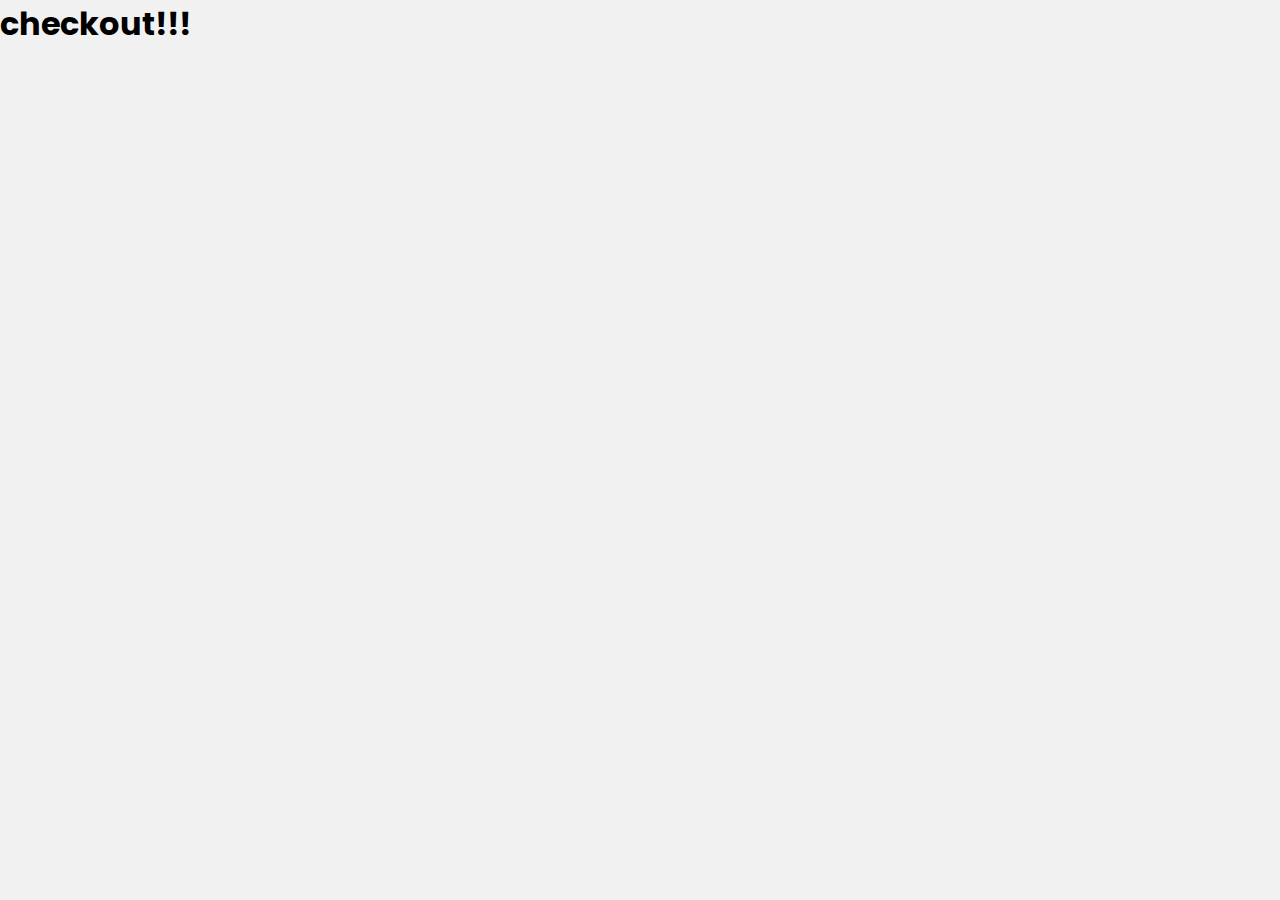
==== views/checkout.html @ e565eb75 "tela de detalhes de hotel" ====
<!DOCTYPE html>
<html lang="en">
<head>
  <meta charset="UTF-8">
  <meta http-equiv="X-UA-Compatible" content="IE=edge">
  <meta name="viewport" content="width=device-width, initial-scale=1.0">

  <title>Document</title>
  
  <link rel="stylesheet" href="../assets/css/styles.min.css">
</head>
<body>
  <h1>checkout!!!</h1>
</body>
</html>
---- assets/css/styles.min.css ----
@import"https://fonts.googleapis.com/css2?family=Poppins:wght@300;400;500;600;700;800&display=swap";:root{--primary-color: #3975E5;--secondary-color: #0B294B;--terciary-color: #20C997;--feedback-good-color: #78D9BC;--feedback-attention-color: #F6CE65;--feedback-bad-color: #D76363;--neutral-low-color: #131418;--neutral-low-light-color: #7C7C7C;--neutral-low-medium-color: #616161;--neutral-low-dark-color: #343435;--neutral-high-color: #C4C4C4;--neutral-high-light-color: #F1F1F1;--neutral-high-medium-color: #D8D8D8;--neutral-high-dark-color: #BEBEBE;--white-color: #FFF;--black-color: #000;--font-family: "Poppins", brother-1816, sans-serif;--font-extrabold: 800;--font-bold: 700;--font-medium: 500;--font-regular: 400;--font-thin: 350;--font-size-xxxs: 12px;--font-size-xxs: 14px;--font-size-xxs: 14px;--font-size-xs: 16px;--font-size-sm: 20px;--font-size-md: 24px;--font-size-lg: 32px;--font-size-xl: 40px;--font-size-xxl: 48px;--font-size-xxxl: 64px;--font-size-display: 80px;--font-size-giant: 96px;--font-size-enormous: 128px;--line-height-default: 100%;--line-height-xs: 115%;--line-height-sm: 120%;--line-height-md: 133%;--line-height-lg: 150%;--line-height-xl: 170%;--line-height-xxl: 200%;--border-radius-none: 0px;--border-radius-sm: 8px;--border-radius-md: 16px;--border-radius-lg: 24px;--border-radius-pill: 500px;--border-width-none: 0px;--border-width-hairline: 1px;--border-width-thin: 2px;--border-width-thick: 4px;--border-width-heavy: 8px;--opacity-semiopaque: .72;--opacity-bold: .64;--opacity-medium: .32;--opacity-light: .16;--opacity-transparent: .08;--shadow-level-1: 0px 4px 8px;--shadow-level-2: 0px 8px 24px;--shadow-level-3: 0px 16px 32px;--shadow-level-4: 0px 16px 48px}*{margin:0;padding:0;-webkit-box-sizing:border-box;box-sizing:border-box;font-family:var(--font-family)}@media(max-width: 1080px){html{font-size:93.75%}}@media(max-width: 720px){html{font-size:87.5%}}select,button{cursor:pointer}a{color:inherit;text-decoration:none;color:var(--black-color)}*{padding:0;margin:0;-webkit-box-sizing:border-box;box-sizing:border-box;text-decoration:none;list-style:none;font-family:var(--font-family);outline:none;border:none}body{height:100vh}.motor-background{background-color:var(--neutral-low-light-color);height:40vh;position:relative}header{height:6.25rem;display:-webkit-box;display:-ms-flexbox;display:flex;-webkit-box-pack:justify;-ms-flex-pack:justify;justify-content:space-between;-webkit-box-align:center;-ms-flex-align:center;align-items:center;padding:0 4rem}header .icon_container img{height:3.375rem;width:3.375rem}header nav ul{display:-webkit-box;display:-ms-flexbox;display:flex;gap:1.875rem}header nav ul li{padding:0.625rem}header nav ul li a{display:-webkit-box;display:-ms-flexbox;display:flex;gap:0.625rem;color:var(--white-color);gap:0.625rem;font-size:var(--font-size-xxs);line-height:var(--line-height-sm);font-weight:var(--font-bold);-webkit-transition:.4s;transition:.4s}header nav ul li a:hover{opacity:var(--opacity-semiopaque)}.motor_search{background-color:var(--white-color);width:90%;margin:0 auto;border-radius:var(--border-radius-sm);padding:1.25rem 1.875rem;border:solid var(--border-width-hairline) var(--neutral-high-dark-color);position:absolute;left:5%;top:80%}.motor_search h2{font-weight:var(--font-bold);font-size:var(--font-size-lg)}.motor_search .search_options-container{display:-webkit-box;display:-ms-flexbox;display:flex;-webkit-box-pack:justify;-ms-flex-pack:justify;justify-content:space-between;-webkit-box-align:center;-ms-flex-align:center;align-items:center;height:auto;padding:0.75rem}.motor_search .search_options-container .search_options{display:-webkit-box;display:-ms-flexbox;display:flex;gap:0.3125rem;background-color:var(--neutral-high-medium-color);width:-webkit-fit-content;width:-moz-fit-content;width:fit-content;border-radius:var(--border-radius-lg);padding:0.1875rem;-webkit-box-pack:justify;-ms-flex-pack:justify;justify-content:space-between}.motor_search .search_options-container .search_options a{display:-webkit-box;display:-ms-flexbox;display:flex;gap:0.3125rem;-webkit-box-align:center;-ms-flex-align:center;align-items:center;padding:0.5rem 0.75rem;background-color:rgba(0,0,0,0);border-radius:var(--border-radius-lg);font-size:var(--font-size-xxs);font-weight:var(--font-bold);color:var(--neutral-high-dark-color);-webkit-transition:.4s;transition:.4s}.motor_search .search_options-container .search_options a.current{background-color:var(--white-color);color:var(--black-color)}.motor_search .search_options-container .search_options a:hover{background-color:var(--white-color);color:var(--black-color)}.motor_search .search_options-container .search_options a img{width:0.875rem;height:0.875rem}.motor_search .disclaimer-container{display:-webkit-box;display:-ms-flexbox;display:flex;margin:24px 0 0 0}.motor_search .disclaimer-container img{height:2.1875rem;width:2.1875rem}.motor_search .disclaimer-container p{font-size:var(--font-size-xxs);color:var(--neutral-high-dark-color);line-height:var(--line-height-sm);display:-webkit-box;display:-ms-flexbox;display:flex;-webkit-box-align:center;-ms-flex-align:center;align-items:center;gap:0.3125rem}.search_fields-container{background-color:var(--neutral-high-light-color);height:5.625rem;width:100%;border-radius:var(--border-radius-lg);display:grid;grid-template-columns:2fr 2fr 2fr 1fr}.search_fields-container .input_field-container{display:-webkit-box;display:-ms-flexbox;display:flex;-webkit-box-orient:vertical;-webkit-box-direction:normal;-ms-flex-direction:column;flex-direction:column;-webkit-box-pack:center;-ms-flex-pack:center;justify-content:center;padding:0 2.1875rem;position:relative}.search_fields-container .input_field-container input{background-color:rgba(0,0,0,0);padding:0.625rem}.search_fields-container .input_field-container input::-webkit-input-placeholder{color:var(--neutral-low-medium-color);font-size:var(--font-size-xs)}.search_fields-container .input_field-container input::-moz-placeholder{color:var(--neutral-low-medium-color);font-size:var(--font-size-xs)}.search_fields-container .input_field-container input:-ms-input-placeholder{color:var(--neutral-low-medium-color);font-size:var(--font-size-xs)}.search_fields-container .input_field-container input::-ms-input-placeholder{color:var(--neutral-low-medium-color);font-size:var(--font-size-xs)}.search_fields-container .input_field-container input::placeholder{color:var(--neutral-low-medium-color);font-size:var(--font-size-xs)}.search_fields-container .input_field-container .field_label-container{display:-webkit-box;display:-ms-flexbox;display:flex;gap:0.3125rem}.search_fields-container .input_field-container .field_label-container img.right-icon{height:1rem;width:1rem;position:absolute;right:2.1875rem;top:2.1875rem;cursor:pointer}.search_fields-container .input_field-container .field_label-container label{font-size:var(--font-size-xxs);color:var(--neutral-high-dark-color);font-weight:var(--font-bold);text-transform:uppercase}.search_fields-container .motor_button-container{display:-webkit-box;display:-ms-flexbox;display:flex;-webkit-box-pack:end;-ms-flex-pack:end;justify-content:flex-end;-webkit-box-align:center;-ms-flex-align:center;align-items:center;padding:0 1.875rem}.search_fields-container .motor_button-container a{background-color:var(--primary-color);padding:1rem 1.5rem;border-radius:var(--border-radius-sm);display:-webkit-box;display:-ms-flexbox;display:flex;gap:0.3125rem;-webkit-box-align:center;-ms-flex-align:center;align-items:center;color:var(--white-color);font-weight:var(--font-bold);text-transform:uppercase;-webkit-transition:.4s;transition:.4s}.search_fields-container .motor_button-container a:hover{opacity:var(--opacity-semiopaque)}body{background-color:var(--neutral-high-light-color)}.header-dark{background-color:var(--secondary-color)}.header-dark .header_motor_search{display:-webkit-box;display:-ms-flexbox;display:flex;-webkit-box-align:center;-ms-flex-align:center;align-items:center;gap:1.25rem;background-color:var(--neutral-high-light-color);border-radius:var(--border-radius-lg);padding:0.4375rem 1.25rem}.header-dark .header_motor_search .input_field{display:-webkit-box;display:-ms-flexbox;display:flex;-webkit-box-align:center;-ms-flex-align:center;align-items:center;gap:0.3125rem;width:12.5rem}.header-dark .header_motor_search .input_field input{background-color:rgba(0,0,0,0);font-weight:var(--font-bold)}.header-dark .header_motor_search .input_field input.custom-width-input{width:60%}.header-dark .header_motor_search button{background-color:var(--primary-color);padding:0.625rem;border-radius:var(--border-radius-sm)}.container{width:90%;margin:0 auto}.container .title_container{padding:1.875rem 0}.order_filters-container{display:-webkit-box;display:-ms-flexbox;display:flex;-webkit-box-align:center;-ms-flex-align:center;align-items:center;gap:1.5rem}.order_filters-container p{font-weight:var(--font-bold);color:var(--neutral-low-light-color)}.order_filters-container .order_filter_item-container{display:-webkit-box;display:-ms-flexbox;display:flex;gap:0.3125rem}.order_filters-container .order_filter_item-container .order_filter_item{border:solid var(--border-width-hairline) var(--neutral-high-medium-color);border-radius:var(--border-radius-sm);padding:0.25rem;cursor:pointer;-webkit-transition:.4s;transition:.4s}.order_filters-container .order_filter_item-container .order_filter_item:hover{border-color:var(--black-color);color:var(--black-color)}.order_filters-container .order_filter_item-container .order_filter_item p{color:var(--neutral-high-medium-color);font-weight:var(--font-bold);font-size:var(--font-size-xxxs);text-transform:uppercase}.container_content{display:-webkit-box;display:-ms-flexbox;display:flex;gap:3.75rem}.container_content .hotel_list-container{margin-top:3.125rem;display:-webkit-box;display:-ms-flexbox;display:flex;-webkit-box-orient:vertical;-webkit-box-direction:normal;-ms-flex-direction:column;flex-direction:column;gap:1.25rem;width:70%;border-radius:var(--border-radius-sm)}.container_content .hotel_list-container .hotel_list-item{display:grid;grid-template-columns:1fr 4fr}.container_content .hotel_list-container .hotel_list-item .image_hotel{width:25rem;height:18.75rem;border-radius:0;background-color:var(--white-color)}.container_content .hotel_list-container .hotel_list-item .image_hotel img{width:100%;height:100%;border-radius:var(--border-radius-sm)}.container_content .hotel_list-container .hotel_list-item .card_body-container{padding:1.25rem 1.875rem;background-color:var(--white-color);border-radius:0 var(--border-radius-sm) var(--border-radius-sm) 0}.container_content .hotel_list-container .hotel_list-item .card_body-container .card_title-container{display:-webkit-box;display:-ms-flexbox;display:flex;-webkit-box-pack:justify;-ms-flex-pack:justify;justify-content:space-between}.container_content .hotel_list-container .hotel_list-item .card_body-container .card_title-container .label-container{background-color:var(--secondary-color);padding:0.3125rem 0.625rem;border-radius:var(--border-radius-sm)}.container_content .hotel_list-container .hotel_list-item .card_body-container .card_title-container .label-container p.label{color:var(--white-color);font-weight:var(--font-bold)}.container_content .hotel_list-container .hotel_list-item .card_body-container .card_title-container .assessment-container{background-color:var(--feedback-good-color);padding:0.3125rem 0.625rem;border-radius:var(--border-radius-sm)}.container_content .hotel_list-container .hotel_list-item .card_body-container .card_title-container .assessment-container p{color:var(--white-color);font-weight:var(--font-regular)}.container_content .hotel_list-container .hotel_list-item .card_body-container .card_title-container .assessment-container p span{font-size:var(--font-size-sm);font-weight:var(--font-bold)}.container_content .hotel_list-container .hotel_list-item .card_body-container .card-content{padding:0.75rem 0}.container_content .hotel_list-container .hotel_list-item .card_body-container .card-content h3{font-size:var(--font-size-md)}.container_content .hotel_list-container .hotel_list-item .card_body-container .card-content p{padding-top:0.3125rem;font-size:var(--font-size-xxxs);color:var(--neutral-low-light-color)}.container_content .hotel_list-container .hotel_list-item .card_body-container .card-content .boardTypes-container{display:grid;grid-template-columns:1fr 1fr;gap:0.9375rem;padding-top:1.875rem}.container_content .hotel_list-container .hotel_list-item .card_body-container .card-content .boardTypes-container .boardType-content{display:-webkit-box;display:-ms-flexbox;display:flex;gap:0.3125rem;-webkit-box-align:center;-ms-flex-align:center;align-items:center}.container_content .hotel_list-container .hotel_list-item .card_body-container .card-content .boardTypes-container .boardType-content img{height:0.75rem;width:0.75rem}.container_content .hotel_list-container .hotel_list-item .card_body-container .card-content .boardTypes-container .boardType-content p{font-size:var(--font-size-xxs);color:var(--feedback-good-color)}.container_content .hotel_list-container .hotel_list-item .card_body-container .card-content .price_details-container{padding-top:0.9375rem;display:-webkit-box;display:-ms-flexbox;display:flex;-webkit-box-pack:justify;-ms-flex-pack:justify;justify-content:space-between;-webkit-box-align:center;-ms-flex-align:center;align-items:center}.container_content .hotel_list-container .hotel_list-item .card_body-container .card-content .price_details-container p{color:var(--neutral-high-dark-color);font-size:var(--font-size-x-xs)}.container_content .hotel_list-container .hotel_list-item .card_body-container .card-content .price_details-container p span.dark_text{font-weight:var(--font-bold)}.container_content .hotel_list-container .hotel_list-item .card_body-container .card-content .price_details-container .discount-container{padding:0.3125rem 0.625rem;text-align:center;background-color:var(--primary-color);border-radius:var(--border-radius-sm)}.container_content .hotel_list-container .hotel_list-item .card_body-container .card-content .price_details-container .discount-container p{font-weight:var(--font-bold);color:var(--white-color);font-size:var(--font-size-xxxs)}.container_content .hotel_list-container .hotel_list-item .card_body-container .card-content .price_details-container .price-container{text-align:end}.container_content .hotel_list-container .hotel_list-item .card_body-container .card-content .price_details-container .price-container p{font-weight:var(--font-bold)}.container_content .hotel_list-container .hotel_list-item .card_body-container .card-content .price_details-container .price-container p.price_depor{font-size:var(--font-size-xxs)}.container_content .hotel_list-container .hotel_list-item .card_body-container .card-content .price_details-container .price-container p.price{font-size:var(--font-size-md);color:var(--black-color)}.container_content .hotel_list-container .hotel_list-item .card_body-container .card-content .price_details-container .price-container p.price span.small_text{font-size:var(--font-size-xxs)}.container_content .filters-container{width:40%;padding:3.125rem 0}.container_content .filters-container .filter_title-container{padding:0 0 1.875rem 0;display:-webkit-box;display:-ms-flexbox;display:flex;-webkit-box-pack:justify;-ms-flex-pack:justify;justify-content:space-between}.container_content .filters-container .filter_title-container h3{font-size:var(--font-size-md);font-weight:var(--font-bold)}.container_content .filters-container .filter_title-container button{font-size:var(--font-size-xxs);background-color:rgba(0,0,0,0);border-bottom:solid 0.0625rem var(--black-color);padding:0 0.3125rem;color:var(--neutral-low-color)}.container_content .filters-container .filters-content h4{color:var(--neutral-low-medium-color);font-weight:var(--font-bold);letter-spacing:0.0625rem;text-transform:uppercase}.container_content .filters-container .filters-content .graphic{height:9.375rem;display:-webkit-box;display:-ms-flexbox;display:flex;-webkit-box-pack:center;-ms-flex-pack:center;justify-content:center}.container_content .filters-container .filters-content .price_minmax-container{padding:0.625rem 0;display:-webkit-box;display:-ms-flexbox;display:flex;-webkit-box-pack:center;-ms-flex-pack:center;justify-content:center;gap:3.125rem}.container_content .filters-container .filters-content .price_minmax-container .minmax_card{background-color:var(--white-color);padding:1.25rem 1.875rem;border-radius:var(--border-radius-sm);border:0.0625rem solid var(--neutral-high-medium-color);display:-webkit-box;display:-ms-flexbox;display:flex;-webkit-box-orient:vertical;-webkit-box-direction:normal;-ms-flex-direction:column;flex-direction:column;gap:0.3125rem}.container_content .filters-container .filters-content .price_minmax-container .minmax_card h4{font-size:var(--font-size-xxxs)}.container_content .filters-container .filters-content .price_minmax-container .minmax_card p{color:var(--neutral-high-dark-color)}.container_content .filters-container .filters-content .btns-container button{padding:0.625rem 0.9375rem;border:solid 0.0625rem var(--neutral-high-medium-color);color:var(--neutral-high-medium-color);border-radius:var(--border-radius-sm);font-size:var(--font-size-xxs);font-weight:var(--font-bold)}.container_content .filters-container .filters-content .filter_rooms-container,.container_content .filters-container .filters-content .filter_rating-container,.container_content .filters-container .filters-content .filter_flight_company-container{padding-top:3.125rem;display:-webkit-box;display:-ms-flexbox;display:flex;-webkit-box-orient:vertical;-webkit-box-direction:normal;-ms-flex-direction:column;flex-direction:column;gap:0.9375rem}.container_content .filters-container .filters-content .filter_flight_company-container .filter_flight_company-content{display:-webkit-box;display:-ms-flexbox;display:flex;-webkit-box-orient:vertical;-webkit-box-direction:normal;-ms-flex-direction:column;flex-direction:column;gap:1.5625rem}.container_content .filters-container .filters-content .filter_flight_company-container .filter_flight_company-content .filter_flight_company-item{display:-webkit-box;display:-ms-flexbox;display:flex;-webkit-box-align:center;-ms-flex-align:center;align-items:center;gap:0.625rem}.container_content .filters-container .filters-content .filter_flight_company-container .filter_flight_company-content .filter_flight_company-item p{color:var(--neutral-high-dark-color);font-size:var(--font-size-xxs)}.container_content .filters-container .filters-content .filter_flight_company-container .filter_flight_company-content .filter_flight_company-item .check{padding:0rem;border:0;border-radius:var(--border-radius-sm);cursor:pointer}.header-dark{background-color:var(--secondary-color)}.header-dark .header_motor_search{display:-webkit-box;display:-ms-flexbox;display:flex;-webkit-box-align:center;-ms-flex-align:center;align-items:center;gap:20px;background-color:var(--neutral-high-light-color);border-radius:var(--border-radius-lg);padding:7px 20px}.header-dark .header_motor_search .input_field{display:-webkit-box;display:-ms-flexbox;display:flex;-webkit-box-align:center;-ms-flex-align:center;align-items:center;gap:5px;width:200px}.header-dark .header_motor_search .input_field input{background-color:rgba(0,0,0,0);font-weight:var(--font-bold)}.header-dark .header_motor_search .input_field input.custom-width-input{width:60%}.header-dark .header_motor_search button{background-color:var(--primary-color);padding:10px;border-radius:var(--border-radius-sm)}.image-container{padding:30px 0;display:grid;grid-template-columns:50% 25% 25%;-ms-flex-wrap:wrap;flex-wrap:wrap;gap:20px}.image-container img{width:100%;height:100%;border-radius:var(--border-radius-sm)}.image-container img:nth-child(1){grid-row:1/3}.collumn{display:grid;grid-template-columns:6fr 3fr;gap:35px;padding:30px 0}.hotel_detail-container{border-radius:var(--border-radius-sm);display:-webkit-box;display:-ms-flexbox;display:flex;-webkit-box-orient:vertical;-webkit-box-direction:normal;-ms-flex-direction:column;flex-direction:column;gap:16px}.hotel_detail-container .description-container{background-color:var(--white-color);padding:30px;border-radius:var(--border-radius-sm)}.hotel_detail-container .description-container .rating-container{display:-webkit-box;display:-ms-flexbox;display:flex;-webkit-box-pack:justify;-ms-flex-pack:justify;justify-content:space-between;-webkit-box-align:center;-ms-flex-align:center;align-items:center}.hotel_detail-container .description-container .rating-container .card-boardType{padding:5px 10px;border-radius:var(--border-radius-sm);background-color:var(--secondary-color)}.hotel_detail-container .description-container .rating-container .card-boardType p{color:var(--white-color);font-weight:var(--font-bold);text-align:center}.hotel_detail-container .description-container .rating-container .evaluation_notes-container{display:-webkit-box;display:-ms-flexbox;display:flex;gap:10px;-webkit-box-align:center;-ms-flex-align:center;align-items:center}.hotel_detail-container .description-container .rating-container .evaluation_notes-container p{font-weight:var(--font-bold);color:var(--neutral-low-medium-color)}.hotel_detail-container .description-container .rating-container .evaluation_notes-container p.label{padding:5px 10px;border-radius:var(--border-radius-sm);background-color:var(--feedback-good-color);color:var(--white-color);font-weight:var(--font-bold);text-align:center;font-size:var(--font-size-md)}.hotel_detail-container .description-container .detail_container{padding:16px 0;display:-webkit-box;display:-ms-flexbox;display:flex;-webkit-box-orient:vertical;-webkit-box-direction:normal;-ms-flex-direction:column;flex-direction:column;gap:16px}.hotel_detail-container .description-container .detail_container h1{font-weight:var(--font-extrabold);font-size:var(--font-size-xxl)}.hotel_detail-container .description-container .detail_container .detail_description{font-size:var(--font-size-sm);line-height:27px;color:var(--neutral-low-light-color)}.hotel_detail-container .type_room-content{padding:16px 0;display:-webkit-box;display:-ms-flexbox;display:flex;-webkit-box-orient:vertical;-webkit-box-direction:normal;-ms-flex-direction:column;flex-direction:column;gap:10px}.hotel_detail-container .type_room-content .type-room-item{display:-webkit-box;display:-ms-flexbox;display:flex;gap:16px}.hotel_detail-container .type_room-content .type-room-item .type_room-image{height:200px;width:300px}.hotel_detail-container .type_room-content .type-room-item .type_room-image img{width:100%;height:100%;border-radius:var(--border-radius-sm)}.hotel_detail-container .type_room-content .type-room-item .type_room-details .card-boardType{padding:5px 10px;border-radius:var(--border-radius-sm);background-color:var(--secondary-color);width:-webkit-fit-content;width:-moz-fit-content;width:fit-content}.hotel_detail-container .type_room-content .type-room-item .type_room-details .card-boardType p{color:var(--white-color);font-weight:var(--font-bold);text-align:center;text-transform:uppercase;font-size:var(--font-size-xxxs)}.hotel_detail-container .type_room-content .type-room-item .type_room-details .item_content-container{display:-webkit-box;display:-ms-flexbox;display:flex;-webkit-box-pack:justify;-ms-flex-pack:justify;justify-content:space-between;position:relative}.hotel_detail-container .type_room-content .type-room-item .type_room-details .item_content-container .description_container{padding:20px 0;display:-webkit-box;display:-ms-flexbox;display:flex;-webkit-box-orient:vertical;-webkit-box-direction:normal;-ms-flex-direction:column;flex-direction:column;gap:20px;width:60%}.hotel_detail-container .type_room-content .type-room-item .type_room-details .item_content-container .description_container h3{font-size:var(--font-size-md);font-weight:var(--font-bold)}.hotel_detail-container .type_room-content .type-room-item .type_room-details .item_content-container .description_container .detail_description{font-size:var(--font-size-xxs);line-height:16px;color:var(--neutral-low-light-color)}.hotel_detail-container .type_room-content .type-room-item .type_room-details .item_content-container .type_room_price-container{display:-webkit-box;display:-ms-flexbox;display:flex;-webkit-box-orient:vertical;-webkit-box-direction:normal;-ms-flex-direction:column;flex-direction:column;gap:5px}.hotel_detail-container .type_room-content .type-room-item .type_room-details .item_content-container .type_room_price-container p.label{color:var(--neutral-high-dark-color);font-size:var(--font-size-xxs);text-align:end}.hotel_detail-container .type_room-content .type-room-item .type_room-details .item_content-container .type_room_price-container p.label span{font-weight:var(--font-bold)}.hotel_detail-container .type_room-content .type-room-item .type_room-details .item_content-container .type_room_price-container p.type_room-price{color:var(--neutral-low-dark-color);font-size:var(--font-size-xxs);text-align:end;font-weight:var(--font-bold)}.hotel_detail-container .type_room-content .type-room-item .type_room-details .item_content-container .type_room_price-container p.type_room-price span{font-size:var(--font-size-md)}.hotel_detail-container .type_room-content .type-room-item .type_room-details .item_content-container .room_type_facilities-container{display:grid;grid-template-columns:1fr 1fr;row-gap:15px}.hotel_detail-container .type_room-content .type-room-item .type_room-details .item_content-container .room_type_facilities-container .facilitie-item{display:-webkit-box;display:-ms-flexbox;display:flex;-webkit-box-align:center;-ms-flex-align:center;align-items:center;gap:5px}.hotel_detail-container .type_room-content .type-room-item .type_room-details .item_content-container .room_type_facilities-container .facilitie-item img{width:14px;height:14px}.hotel_detail-container .type_room-content .type-room-item .type_room-details .item_content-container .room_type_facilities-container .facilitie-item p{font-size:var(--font-size-xxs)}.hotel_detail-container .type_room-content .type-room-item .type_room-details .item_content-container .select_button-container{position:absolute;bottom:30%;right:0}.hotel_detail-container .type_room-content .type-room-item .type_room-details .item_content-container .select_button-container button{padding:15px 15px;background-color:rgba(0,0,0,0);border:solid 1px var(--neutral-low-color);color:var(--neutral-low-color);border-radius:var(--border-radius-sm);font-size:var(--font-size-xxs);text-transform:uppercase;font-weight:var(--font-bold);cursor:pointer;-webkit-transition:.3s;transition:.3s}.hotel_detail-container .type_room-content .type-room-item .type_room-details .item_content-container .select_button-container button:hover{background-color:var(--primary-color);color:var(--white-color);border:none}.hotel_detail-container .accordion_list{background-color:var(--white-color);padding:0 30px;border-radius:var(--border-radius-sm)}.hotel_detail-container .accordion_list .accordion_list-header{height:72px;display:-webkit-box;display:-ms-flexbox;display:flex;-webkit-box-align:center;-ms-flex-align:center;align-items:center;-webkit-box-pack:justify;-ms-flex-pack:justify;justify-content:space-between}.hotel_detail-container .accordion_list .accordion_list-header p.accordion_list-title{font-size:var(--font-size-xs);letter-spacing:1px;color:var(--neutral-low-light-color);text-transform:uppercase;font-weight:var(--font-bold)}.hotel_detail-container .accordion_list .accordion_list-header button{background-color:rgba(0,0,0,0);cursor:pointer}.hotel_detail-container .accordion_list .accordion_list-header button img{width:35px;height:35px}.hotel_detail-container .hotel_details-container{background-color:var(--white-color);border-radius:var(--border-radius-sm);padding:30px;display:-webkit-box;display:-ms-flexbox;display:flex;-webkit-box-orient:vertical;-webkit-box-direction:normal;-ms-flex-direction:column;flex-direction:column;gap:30px}.hotel_detail-container .hotel_details-container h3{font-weight:var(--font-bold);font-size:var(--font-size-sm)}.hotel_detail-container .hotel_details-container p{font-size:var(--font-size-sm);color:var(--neutral-low-light-color);line-height:27px}.sidebar-container{background-color:var(--white-color);border-radius:var(--border-radius-sm);padding:30px;display:-webkit-box;display:-ms-flexbox;display:flex;-webkit-box-orient:vertical;-webkit-box-direction:normal;-ms-flex-direction:column;flex-direction:column;gap:10px;height:-webkit-fit-content;height:-moz-fit-content;height:fit-content}.sidebar-container h3{color:var(--neutral-low-color);font-weight:var(--font-bold);font-size:var(--font-size-md);line-height:36px}.sidebar-container .sidebar_items_list{padding-top:30px;display:-webkit-box;display:-ms-flexbox;display:flex;-webkit-box-orient:vertical;-webkit-box-direction:normal;-ms-flex-direction:column;flex-direction:column;gap:10px}.sidebar-container .sidebar_items_list .sidebar_item{display:-webkit-box;display:-ms-flexbox;display:flex;-webkit-box-align:center;-ms-flex-align:center;align-items:center;-webkit-box-pack:justify;-ms-flex-pack:justify;justify-content:space-between;height:60px}.sidebar-container .sidebar_items_list .sidebar_item .sidebar_item_label{display:-webkit-box;display:-ms-flexbox;display:flex;-webkit-box-align:center;-ms-flex-align:center;align-items:center;gap:5px}.sidebar-container .sidebar_items_list .sidebar_item .sidebar_item_label p{font-size:var(--font-size-xs);text-transform:uppercase;font-weight:var(--font-bold);letter-spacing:1px;color:var(--neutral-high-dark-color)}.sidebar-container .sidebar_items_list .sidebar_item .sidebar_item_label img{height:20px;width:20px}.sidebar-container .sidebar_items_list .sidebar_item .sidebar_price_container{display:-webkit-box;display:-ms-flexbox;display:flex;-webkit-box-orient:vertical;-webkit-box-direction:normal;-ms-flex-direction:column;flex-direction:column;gap:5px;color:var(--neutral-high-dark-color)}.sidebar-container .sidebar_items_list .sidebar_item .sidebar_price_container p.text_price{color:var(--neutral-low-dark-color);font-weight:var(--font-bold)}.sidebar-container .sidebar_items_list .sidebar_item span{color:var(--neutral-high-dark-color);font-size:var(--font-size-xxs)}.sidebar-container .sidebar_items_list .sidebar_item span.span_price{color:var(--neutral-low-dark-color);font-size:var(--font-size-md);font-weight:var(--font-bold)}.sidebar-container .sidebar_items_list .sidebar_item button,.sidebar-container .sidebar_items_list .sidebar_item a{padding:15px 10px;background-color:rgba(0,0,0,0);border:solid 1px var(--neutral-low-color);text-transform:uppercase;font-weight:var(--font-bold);font-size:var(--font-size-xxs);color:var(--neutral-low-color);border-radius:var(--border-radius-sm);text-align:center;display:-webkit-box;display:-ms-flexbox;display:flex;-webkit-box-align:center;-ms-flex-align:center;align-items:center;gap:5px;-webkit-transition:.3s;transition:.3s;cursor:pointer}.sidebar-container .sidebar_items_list .sidebar_item button.sidebar_btn_order,.sidebar-container .sidebar_items_list .sidebar_item a.sidebar_btn_order{background-color:var(--terciary-color);color:var(--white-color);border:none}.sidebar-container .sidebar_items_list .sidebar_item button.sidebar_btn_order:hover,.sidebar-container .sidebar_items_list .sidebar_item a.sidebar_btn_order:hover{opacity:var(--opacity-semiopaque)}.sidebar-container .sidebar_items_list .sidebar_item button.disabled,.sidebar-container .sidebar_items_list .sidebar_item a.disabled{background-color:var(--neutral-high-light-color);border:none;color:var(--neutral-high-dark-color);cursor:default}.sidebar-container .sidebar_items_list .sidebar_item button:hover:not(.disabled,.sidebar_btn_order),.sidebar-container .sidebar_items_list .sidebar_item a:hover:not(.disabled,.sidebar_btn_order){background-color:var(--primary-color);border:none;color:var(--white-color)}
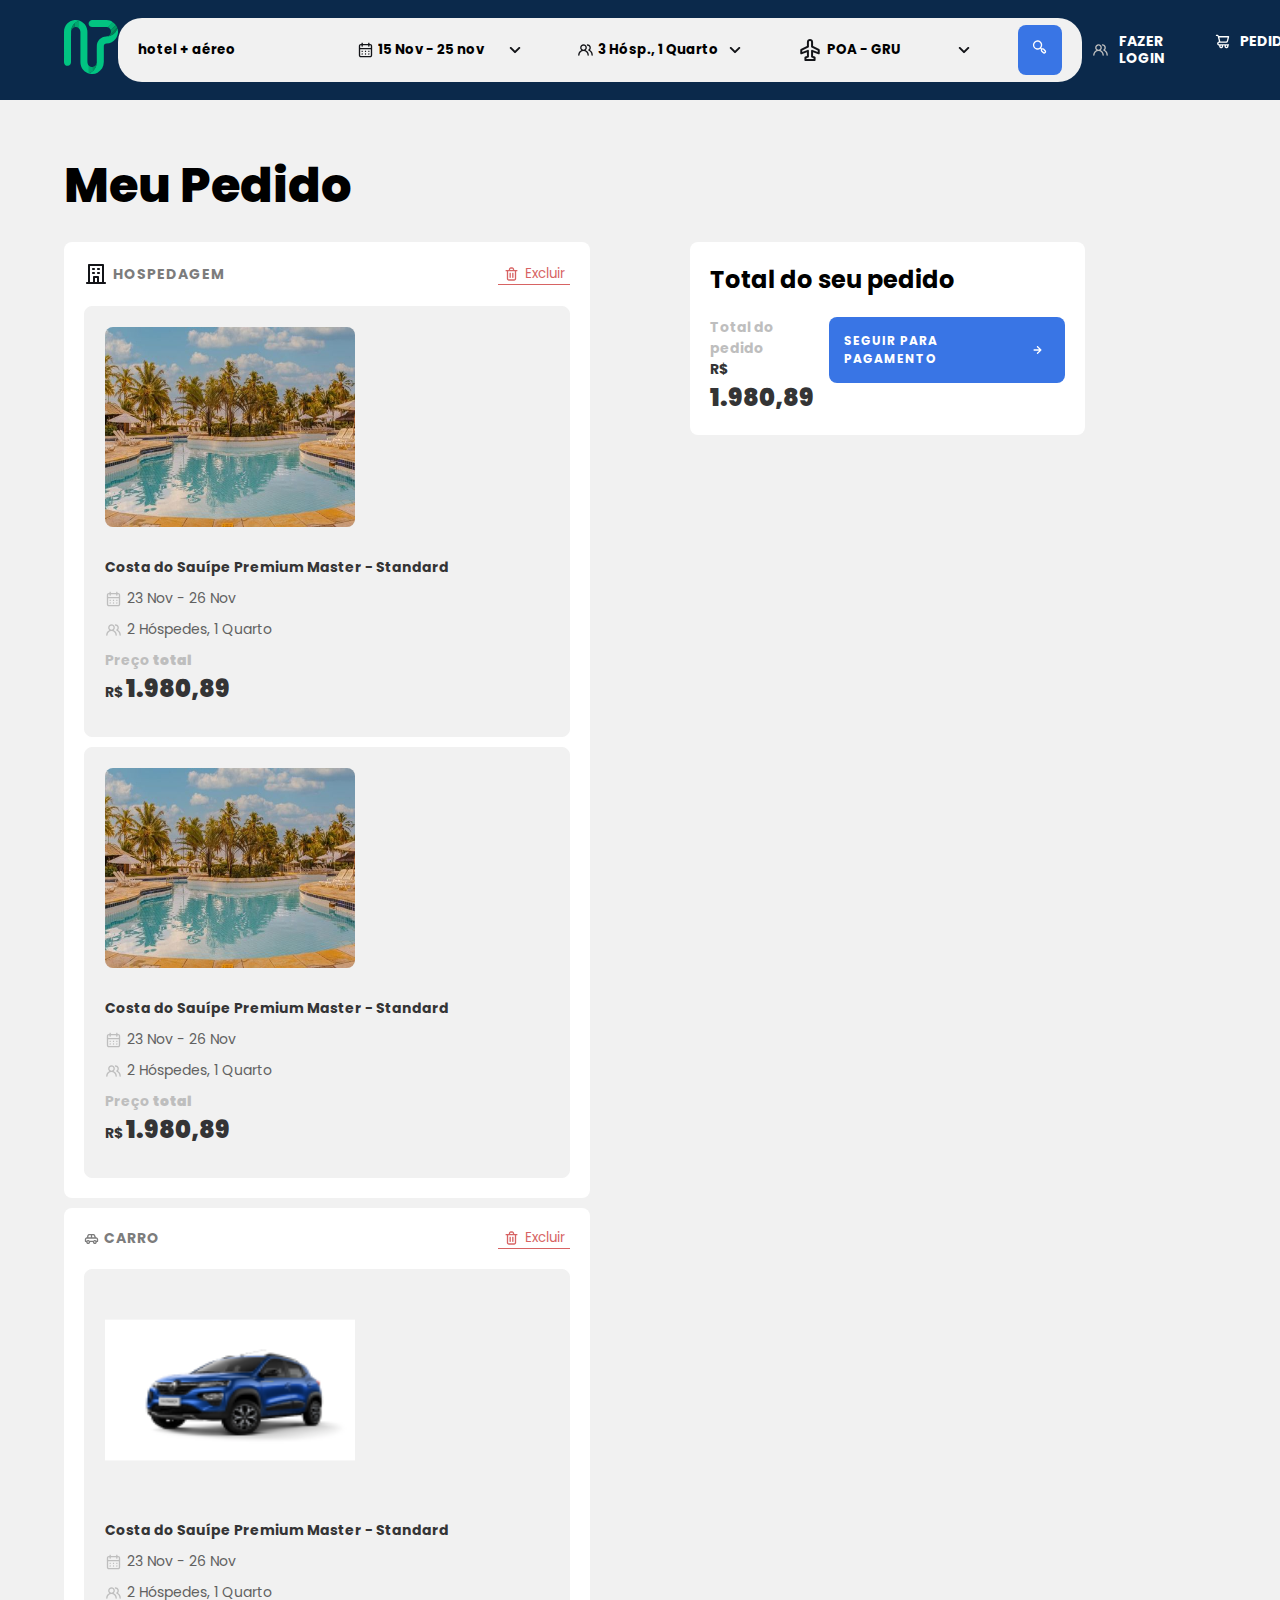
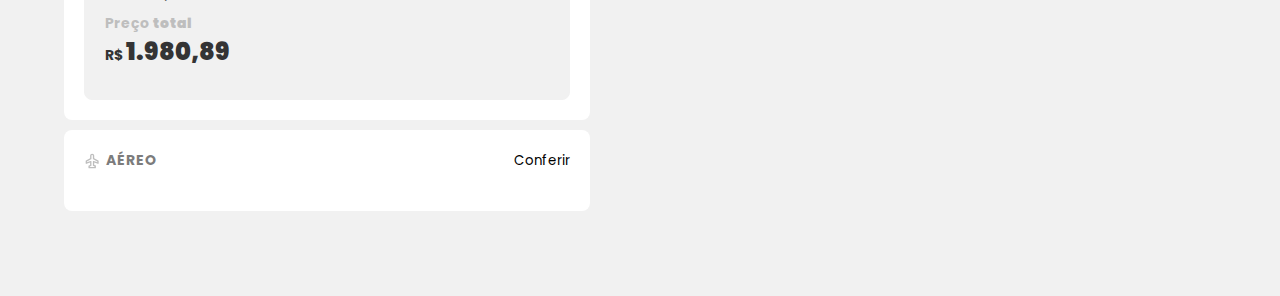
==== commit 39391068: "." ====
--- a/views/checkout.html
+++ b/views/checkout.html
@@ -10,6 +10,197 @@
   <link rel="stylesheet" href="../assets/css/styles.min.css">
 </head>
 <body>
-  <h1>checkout!!!</h1>
+  <header class="header-dark">
+    <a href="../index.html" class="icon_container">
+      <img src="../assets/images/favicon.svg" alt="Logo Infotera">
+    </a>
+
+    <div class="header_motor_search">
+      <div class="input_field">
+        <input type="text" value="hotel + aéreo">
+      </div>
+      <div class="input_field ">
+        <img src="../assets/images/calendar.svg" alt="">
+        <input class="custom-width-input" type="text" value="15 Nov - 25 nov">
+        <img src="../assets/images/down-arrow-1.svg" alt="">
+      </div>
+      <div class="input_field ">
+        <img src="../assets/images/users-black.svg" alt="">
+        <input class="custom-width-input" type="text" value="3 Hósp., 1 Quarto">
+        <img src="../assets/images/down-arrow-1.svg" alt="">
+      </div>
+      <div class="input_field ">
+        <img src="../assets/images/Plane.svg" alt="">
+        <input class="custom-width-input" type="text" value="POA - GRU">
+        <img src="../assets/images/down-arrow-1.svg" alt="">
+      </div>
+
+      <button><img src="../assets/images/search.svg" alt=""></button>
+    </div>
+
+    <div class="navgation_container">
+      <nav>
+        <ul>
+          <li>
+            <a href="#">
+              <img src="../assets/images/users.svg" alt="">
+              FAZER LOGIN
+            </a>
+          </li>
+          <li>
+            <a href="#">
+              <img src="../assets/images/cart.svg" alt="">
+              PEDIDO
+            </a>
+          </li>
+        </ul>
+      </nav>
+    </div>
+  </header>
+  <div class="container">
+    <div class="checkout-page">
+      <h1>Meu Pedido</h1>
+      
+      <div class="checkout-container">
+        <div class="booking_list">
+          <div class="booking_item">
+            <div class="">
+              <div class="booking_item-header">
+                <div class="booking_item-label">
+                  <img src="../assets/images/Building.svg" alt="">
+                  <p>hospedagem</p>
+                </div>
+                <button class="btn btn-delete">
+                  <img src="../assets/images/Trash.svg" alt="">
+                  Excluir
+                </button>
+              </div>
+      
+              <div class="booking_item-content">
+                <div class="booking_item-image">
+                  <img src="../assets/images/312846914-p-500.jpg" alt="">
+                </div>
+      
+                <div class="booking_item-details">
+                  <h3>Costa do Sauípe Premium Master - Standard</h3>
+                  <div class="booking_item_detail">
+                    <img src="../assets/images/calendar_gray.svg" alt="">
+                    <p>23 Nov - 26 Nov</p>
+                  </div>
+      
+                  <div class="booking_item_detail">
+                    <img src="../assets/images/users.svg" alt="">
+                    <p>2 Hóspedes, 1 Quarto</p>
+                  </div>
+      
+                  <div class="booking_item_price-container">
+                    <p>Preço <b>total</b></p>
+                    <p class="price_text">R$ <b>1.980,89</b></p>
+                  </div>
+                </div>
+              </div>
+            </div>
+    
+            <div class="">
+              <div class="booking_item-content">
+                <div class="booking_item-image">
+                  <img src="../assets/images/312846914-p-500.jpg" alt="">
+                </div>
+      
+                <div class="booking_item-details">
+                  <h3>Costa do Sauípe Premium Master - Standard</h3>
+                  <div class="booking_item_detail">
+                    <img src="../assets/images/calendar_gray.svg" alt="">
+                    <p>23 Nov - 26 Nov</p>
+                  </div>
+      
+                  <div class="booking_item_detail">
+                    <img src="../assets/images/users.svg" alt="">
+                    <p>2 Hóspedes, 1 Quarto</p>
+                  </div>
+      
+                  <div class="booking_item_price-container">
+                    <p>Preço <b>total</b></p>
+                    <p class="price_text">R$ <b>1.980,89</b></p>
+                  </div>
+                </div>
+              </div>
+            </div>
+          </div>
+
+          <div class="booking_item">
+            <div class="">
+              <div class="booking_item-header">
+                <div class="booking_item-label">
+                  <img src="../assets/images/car.svg" alt="">
+                  <p>Carro</p>
+                </div>
+                <button class="btn btn-delete">
+                  <img src="../assets/images/Trash.svg" alt="">
+                  Excluir
+                </button>
+              </div>
+      
+              <div class="booking_item-content">
+                <div class="booking_item-image">
+                  <img src="../assets/images/Car.png" alt="">
+                </div>
+                <div class="booking_item-details">
+                  <h3>Costa do Sauípe Premium Master - Standard</h3>
+                  <div class="booking_item_detail">
+                    <img src="../assets/images/calendar_gray.svg" alt="">
+                    <p>23 Nov - 26 Nov</p>
+                  </div>
+      
+                  <div class="booking_item_detail">
+                    <img src="../assets/images/users.svg" alt="">
+                    <p>2 Hóspedes, 1 Quarto</p>
+                  </div>
+      
+                  <div class="booking_item_price-container">
+                    <p>Preço <b>total</b></p>
+                    <p class="price_text">R$ <b>1.980,89</b></p>
+                  </div>
+                </div>
+              </div>
+            </div>
+          </div>
+          
+          <div class="booking_item">
+            <div class="">
+              <div class="booking_item-header">
+                <div class="booking_item-label">
+                  <img src="../assets/images/plane_gray.svg" alt="">
+                  <p>Aéreo</p>
+                </div>
+                <button class="btn btn-transparent btn-action">
+                  Conferir
+                </button>
+              </div>
+            </div>
+          </div>
+        </div>
+
+        <div class="checkout_total_price-container">
+          <h3>Total do seu pedido</h3>
+
+          <div class="booking_item_price-container checkout_total_price-content">
+            <div>
+              <p>Total do pedido</p>
+              <p class="price_text">R$ <b>1.980,89</b></p>
+            </div>
+            <div>
+              <a class="btn_action" href="./payments.html">
+                Seguir para pagamento
+                <img src="../assets/images/arrow-wht.svg" alt="">
+              </a>
+            </div>
+          </div>
+
+        </div>
+      </div>
+    </div>
+
+  </div>
 </body>
 </html>--- a/assets/css/styles.min.css
+++ b/assets/css/styles.min.css
@@ -1 +1 @@
-@import"https://fonts.googleapis.com/css2?family=Poppins:wght@300;400;500;600;700;800&display=swap";:root{--primary-color: #3975E5;--secondary-color: #0B294B;--terciary-color: #20C997;--feedback-good-color: #78D9BC;--feedback-attention-color: #F6CE65;--feedback-bad-color: #D76363;--neutral-low-color: #131418;--neutral-low-light-color: #7C7C7C;--neutral-low-medium-color: #616161;--neutral-low-dark-color: #343435;--neutral-high-color: #C4C4C4;--neutral-high-light-color: #F1F1F1;--neutral-high-medium-color: #D8D8D8;--neutral-high-dark-color: #BEBEBE;--white-color: #FFF;--black-color: #000;--font-family: "Poppins", brother-1816, sans-serif;--font-extrabold: 800;--font-bold: 700;--font-medium: 500;--font-regular: 400;--font-thin: 350;--font-size-xxxs: 12px;--font-size-xxs: 14px;--font-size-xxs: 14px;--font-size-xs: 16px;--font-size-sm: 20px;--font-size-md: 24px;--font-size-lg: 32px;--font-size-xl: 40px;--font-size-xxl: 48px;--font-size-xxxl: 64px;--font-size-display: 80px;--font-size-giant: 96px;--font-size-enormous: 128px;--line-height-default: 100%;--line-height-xs: 115%;--line-height-sm: 120%;--line-height-md: 133%;--line-height-lg: 150%;--line-height-xl: 170%;--line-height-xxl: 200%;--border-radius-none: 0px;--border-radius-sm: 8px;--border-radius-md: 16px;--border-radius-lg: 24px;--border-radius-pill: 500px;--border-width-none: 0px;--border-width-hairline: 1px;--border-width-thin: 2px;--border-width-thick: 4px;--border-width-heavy: 8px;--opacity-semiopaque: .72;--opacity-bold: .64;--opacity-medium: .32;--opacity-light: .16;--opacity-transparent: .08;--shadow-level-1: 0px 4px 8px;--shadow-level-2: 0px 8px 24px;--shadow-level-3: 0px 16px 32px;--shadow-level-4: 0px 16px 48px}*{margin:0;padding:0;-webkit-box-sizing:border-box;box-sizing:border-box;font-family:var(--font-family)}@media(max-width: 1080px){html{font-size:93.75%}}@media(max-width: 720px){html{font-size:87.5%}}select,button{cursor:pointer}a{color:inherit;text-decoration:none;color:var(--black-color)}*{padding:0;margin:0;-webkit-box-sizing:border-box;box-sizing:border-box;text-decoration:none;list-style:none;font-family:var(--font-family);outline:none;border:none}body{height:100vh}.motor-background{background-color:var(--neutral-low-light-color);height:40vh;position:relative}header{height:6.25rem;display:-webkit-box;display:-ms-flexbox;display:flex;-webkit-box-pack:justify;-ms-flex-pack:justify;justify-content:space-between;-webkit-box-align:center;-ms-flex-align:center;align-items:center;padding:0 4rem}header .icon_container img{height:3.375rem;width:3.375rem}header nav ul{display:-webkit-box;display:-ms-flexbox;display:flex;gap:1.875rem}header nav ul li{padding:0.625rem}header nav ul li a{display:-webkit-box;display:-ms-flexbox;display:flex;gap:0.625rem;color:var(--white-color);gap:0.625rem;font-size:var(--font-size-xxs);line-height:var(--line-height-sm);font-weight:var(--font-bold);-webkit-transition:.4s;transition:.4s}header nav ul li a:hover{opacity:var(--opacity-semiopaque)}.motor_search{background-color:var(--white-color);width:90%;margin:0 auto;border-radius:var(--border-radius-sm);padding:1.25rem 1.875rem;border:solid var(--border-width-hairline) var(--neutral-high-dark-color);position:absolute;left:5%;top:80%}.motor_search h2{font-weight:var(--font-bold);font-size:var(--font-size-lg)}.motor_search .search_options-container{display:-webkit-box;display:-ms-flexbox;display:flex;-webkit-box-pack:justify;-ms-flex-pack:justify;justify-content:space-between;-webkit-box-align:center;-ms-flex-align:center;align-items:center;height:auto;padding:0.75rem}.motor_search .search_options-container .search_options{display:-webkit-box;display:-ms-flexbox;display:flex;gap:0.3125rem;background-color:var(--neutral-high-medium-color);width:-webkit-fit-content;width:-moz-fit-content;width:fit-content;border-radius:var(--border-radius-lg);padding:0.1875rem;-webkit-box-pack:justify;-ms-flex-pack:justify;justify-content:space-between}.motor_search .search_options-container .search_options a{display:-webkit-box;display:-ms-flexbox;display:flex;gap:0.3125rem;-webkit-box-align:center;-ms-flex-align:center;align-items:center;padding:0.5rem 0.75rem;background-color:rgba(0,0,0,0);border-radius:var(--border-radius-lg);font-size:var(--font-size-xxs);font-weight:var(--font-bold);color:var(--neutral-high-dark-color);-webkit-transition:.4s;transition:.4s}.motor_search .search_options-container .search_options a.current{background-color:var(--white-color);color:var(--black-color)}.motor_search .search_options-container .search_options a:hover{background-color:var(--white-color);color:var(--black-color)}.motor_search .search_options-container .search_options a img{width:0.875rem;height:0.875rem}.motor_search .disclaimer-container{display:-webkit-box;display:-ms-flexbox;display:flex;margin:24px 0 0 0}.motor_search .disclaimer-container img{height:2.1875rem;width:2.1875rem}.motor_search .disclaimer-container p{font-size:var(--font-size-xxs);color:var(--neutral-high-dark-color);line-height:var(--line-height-sm);display:-webkit-box;display:-ms-flexbox;display:flex;-webkit-box-align:center;-ms-flex-align:center;align-items:center;gap:0.3125rem}.search_fields-container{background-color:var(--neutral-high-light-color);height:5.625rem;width:100%;border-radius:var(--border-radius-lg);display:grid;grid-template-columns:2fr 2fr 2fr 1fr}.search_fields-container .input_field-container{display:-webkit-box;display:-ms-flexbox;display:flex;-webkit-box-orient:vertical;-webkit-box-direction:normal;-ms-flex-direction:column;flex-direction:column;-webkit-box-pack:center;-ms-flex-pack:center;justify-content:center;padding:0 2.1875rem;position:relative}.search_fields-container .input_field-container input{background-color:rgba(0,0,0,0);padding:0.625rem}.search_fields-container .input_field-container input::-webkit-input-placeholder{color:var(--neutral-low-medium-color);font-size:var(--font-size-xs)}.search_fields-container .input_field-container input::-moz-placeholder{color:var(--neutral-low-medium-color);font-size:var(--font-size-xs)}.search_fields-container .input_field-container input:-ms-input-placeholder{color:var(--neutral-low-medium-color);font-size:var(--font-size-xs)}.search_fields-container .input_field-container input::-ms-input-placeholder{color:var(--neutral-low-medium-color);font-size:var(--font-size-xs)}.search_fields-container .input_field-container input::placeholder{color:var(--neutral-low-medium-color);font-size:var(--font-size-xs)}.search_fields-container .input_field-container .field_label-container{display:-webkit-box;display:-ms-flexbox;display:flex;gap:0.3125rem}.search_fields-container .input_field-container .field_label-container img.right-icon{height:1rem;width:1rem;position:absolute;right:2.1875rem;top:2.1875rem;cursor:pointer}.search_fields-container .input_field-container .field_label-container label{font-size:var(--font-size-xxs);color:var(--neutral-high-dark-color);font-weight:var(--font-bold);text-transform:uppercase}.search_fields-container .motor_button-container{display:-webkit-box;display:-ms-flexbox;display:flex;-webkit-box-pack:end;-ms-flex-pack:end;justify-content:flex-end;-webkit-box-align:center;-ms-flex-align:center;align-items:center;padding:0 1.875rem}.search_fields-container .motor_button-container a{background-color:var(--primary-color);padding:1rem 1.5rem;border-radius:var(--border-radius-sm);display:-webkit-box;display:-ms-flexbox;display:flex;gap:0.3125rem;-webkit-box-align:center;-ms-flex-align:center;align-items:center;color:var(--white-color);font-weight:var(--font-bold);text-transform:uppercase;-webkit-transition:.4s;transition:.4s}.search_fields-container .motor_button-container a:hover{opacity:var(--opacity-semiopaque)}body{background-color:var(--neutral-high-light-color)}.header-dark{background-color:var(--secondary-color)}.header-dark .header_motor_search{display:-webkit-box;display:-ms-flexbox;display:flex;-webkit-box-align:center;-ms-flex-align:center;align-items:center;gap:1.25rem;background-color:var(--neutral-high-light-color);border-radius:var(--border-radius-lg);padding:0.4375rem 1.25rem}.header-dark .header_motor_search .input_field{display:-webkit-box;display:-ms-flexbox;display:flex;-webkit-box-align:center;-ms-flex-align:center;align-items:center;gap:0.3125rem;width:12.5rem}.header-dark .header_motor_search .input_field input{background-color:rgba(0,0,0,0);font-weight:var(--font-bold)}.header-dark .header_motor_search .input_field input.custom-width-input{width:60%}.header-dark .header_motor_search button{background-color:var(--primary-color);padding:0.625rem;border-radius:var(--border-radius-sm)}.container{width:90%;margin:0 auto}.container .title_container{padding:1.875rem 0}.order_filters-container{display:-webkit-box;display:-ms-flexbox;display:flex;-webkit-box-align:center;-ms-flex-align:center;align-items:center;gap:1.5rem}.order_filters-container p{font-weight:var(--font-bold);color:var(--neutral-low-light-color)}.order_filters-container .order_filter_item-container{display:-webkit-box;display:-ms-flexbox;display:flex;gap:0.3125rem}.order_filters-container .order_filter_item-container .order_filter_item{border:solid var(--border-width-hairline) var(--neutral-high-medium-color);border-radius:var(--border-radius-sm);padding:0.25rem;cursor:pointer;-webkit-transition:.4s;transition:.4s}.order_filters-container .order_filter_item-container .order_filter_item:hover{border-color:var(--black-color);color:var(--black-color)}.order_filters-container .order_filter_item-container .order_filter_item p{color:var(--neutral-high-medium-color);font-weight:var(--font-bold);font-size:var(--font-size-xxxs);text-transform:uppercase}.container_content{display:-webkit-box;display:-ms-flexbox;display:flex;gap:3.75rem}.container_content .hotel_list-container{margin-top:3.125rem;display:-webkit-box;display:-ms-flexbox;display:flex;-webkit-box-orient:vertical;-webkit-box-direction:normal;-ms-flex-direction:column;flex-direction:column;gap:1.25rem;width:70%;border-radius:var(--border-radius-sm)}.container_content .hotel_list-container .hotel_list-item{display:grid;grid-template-columns:1fr 4fr}.container_content .hotel_list-container .hotel_list-item .image_hotel{width:25rem;height:18.75rem;border-radius:0;background-color:var(--white-color)}.container_content .hotel_list-container .hotel_list-item .image_hotel img{width:100%;height:100%;border-radius:var(--border-radius-sm)}.container_content .hotel_list-container .hotel_list-item .card_body-container{padding:1.25rem 1.875rem;background-color:var(--white-color);border-radius:0 var(--border-radius-sm) var(--border-radius-sm) 0}.container_content .hotel_list-container .hotel_list-item .card_body-container .card_title-container{display:-webkit-box;display:-ms-flexbox;display:flex;-webkit-box-pack:justify;-ms-flex-pack:justify;justify-content:space-between}.container_content .hotel_list-container .hotel_list-item .card_body-container .card_title-container .label-container{background-color:var(--secondary-color);padding:0.3125rem 0.625rem;border-radius:var(--border-radius-sm)}.container_content .hotel_list-container .hotel_list-item .card_body-container .card_title-container .label-container p.label{color:var(--white-color);font-weight:var(--font-bold)}.container_content .hotel_list-container .hotel_list-item .card_body-container .card_title-container .assessment-container{background-color:var(--feedback-good-color);padding:0.3125rem 0.625rem;border-radius:var(--border-radius-sm)}.container_content .hotel_list-container .hotel_list-item .card_body-container .card_title-container .assessment-container p{color:var(--white-color);font-weight:var(--font-regular)}.container_content .hotel_list-container .hotel_list-item .card_body-container .card_title-container .assessment-container p span{font-size:var(--font-size-sm);font-weight:var(--font-bold)}.container_content .hotel_list-container .hotel_list-item .card_body-container .card-content{padding:0.75rem 0}.container_content .hotel_list-container .hotel_list-item .card_body-container .card-content h3{font-size:var(--font-size-md)}.container_content .hotel_list-container .hotel_list-item .card_body-container .card-content p{padding-top:0.3125rem;font-size:var(--font-size-xxxs);color:var(--neutral-low-light-color)}.container_content .hotel_list-container .hotel_list-item .card_body-container .card-content .boardTypes-container{display:grid;grid-template-columns:1fr 1fr;gap:0.9375rem;padding-top:1.875rem}.container_content .hotel_list-container .hotel_list-item .card_body-container .card-content .boardTypes-container .boardType-content{display:-webkit-box;display:-ms-flexbox;display:flex;gap:0.3125rem;-webkit-box-align:center;-ms-flex-align:center;align-items:center}.container_content .hotel_list-container .hotel_list-item .card_body-container .card-content .boardTypes-container .boardType-content img{height:0.75rem;width:0.75rem}.container_content .hotel_list-container .hotel_list-item .card_body-container .card-content .boardTypes-container .boardType-content p{font-size:var(--font-size-xxs);color:var(--feedback-good-color)}.container_content .hotel_list-container .hotel_list-item .card_body-container .card-content .price_details-container{padding-top:0.9375rem;display:-webkit-box;display:-ms-flexbox;display:flex;-webkit-box-pack:justify;-ms-flex-pack:justify;justify-content:space-between;-webkit-box-align:center;-ms-flex-align:center;align-items:center}.container_content .hotel_list-container .hotel_list-item .card_body-container .card-content .price_details-container p{color:var(--neutral-high-dark-color);font-size:var(--font-size-x-xs)}.container_content .hotel_list-container .hotel_list-item .card_body-container .card-content .price_details-container p span.dark_text{font-weight:var(--font-bold)}.container_content .hotel_list-container .hotel_list-item .card_body-container .card-content .price_details-container .discount-container{padding:0.3125rem 0.625rem;text-align:center;background-color:var(--primary-color);border-radius:var(--border-radius-sm)}.container_content .hotel_list-container .hotel_list-item .card_body-container .card-content .price_details-container .discount-container p{font-weight:var(--font-bold);color:var(--white-color);font-size:var(--font-size-xxxs)}.container_content .hotel_list-container .hotel_list-item .card_body-container .card-content .price_details-container .price-container{text-align:end}.container_content .hotel_list-container .hotel_list-item .card_body-container .card-content .price_details-container .price-container p{font-weight:var(--font-bold)}.container_content .hotel_list-container .hotel_list-item .card_body-container .card-content .price_details-container .price-container p.price_depor{font-size:var(--font-size-xxs)}.container_content .hotel_list-container .hotel_list-item .card_body-container .card-content .price_details-container .price-container p.price{font-size:var(--font-size-md);color:var(--black-color)}.container_content .hotel_list-container .hotel_list-item .card_body-container .card-content .price_details-container .price-container p.price span.small_text{font-size:var(--font-size-xxs)}.container_content .filters-container{width:40%;padding:3.125rem 0}.container_content .filters-container .filter_title-container{padding:0 0 1.875rem 0;display:-webkit-box;display:-ms-flexbox;display:flex;-webkit-box-pack:justify;-ms-flex-pack:justify;justify-content:space-between}.container_content .filters-container .filter_title-container h3{font-size:var(--font-size-md);font-weight:var(--font-bold)}.container_content .filters-container .filter_title-container button{font-size:var(--font-size-xxs);background-color:rgba(0,0,0,0);border-bottom:solid 0.0625rem var(--black-color);padding:0 0.3125rem;color:var(--neutral-low-color)}.container_content .filters-container .filters-content h4{color:var(--neutral-low-medium-color);font-weight:var(--font-bold);letter-spacing:0.0625rem;text-transform:uppercase}.container_content .filters-container .filters-content .graphic{height:9.375rem;display:-webkit-box;display:-ms-flexbox;display:flex;-webkit-box-pack:center;-ms-flex-pack:center;justify-content:center}.container_content .filters-container .filters-content .price_minmax-container{padding:0.625rem 0;display:-webkit-box;display:-ms-flexbox;display:flex;-webkit-box-pack:center;-ms-flex-pack:center;justify-content:center;gap:3.125rem}.container_content .filters-container .filters-content .price_minmax-container .minmax_card{background-color:var(--white-color);padding:1.25rem 1.875rem;border-radius:var(--border-radius-sm);border:0.0625rem solid var(--neutral-high-medium-color);display:-webkit-box;display:-ms-flexbox;display:flex;-webkit-box-orient:vertical;-webkit-box-direction:normal;-ms-flex-direction:column;flex-direction:column;gap:0.3125rem}.container_content .filters-container .filters-content .price_minmax-container .minmax_card h4{font-size:var(--font-size-xxxs)}.container_content .filters-container .filters-content .price_minmax-container .minmax_card p{color:var(--neutral-high-dark-color)}.container_content .filters-container .filters-content .btns-container button{padding:0.625rem 0.9375rem;border:solid 0.0625rem var(--neutral-high-medium-color);color:var(--neutral-high-medium-color);border-radius:var(--border-radius-sm);font-size:var(--font-size-xxs);font-weight:var(--font-bold)}.container_content .filters-container .filters-content .filter_rooms-container,.container_content .filters-container .filters-content .filter_rating-container,.container_content .filters-container .filters-content .filter_flight_company-container{padding-top:3.125rem;display:-webkit-box;display:-ms-flexbox;display:flex;-webkit-box-orient:vertical;-webkit-box-direction:normal;-ms-flex-direction:column;flex-direction:column;gap:0.9375rem}.container_content .filters-container .filters-content .filter_flight_company-container .filter_flight_company-content{display:-webkit-box;display:-ms-flexbox;display:flex;-webkit-box-orient:vertical;-webkit-box-direction:normal;-ms-flex-direction:column;flex-direction:column;gap:1.5625rem}.container_content .filters-container .filters-content .filter_flight_company-container .filter_flight_company-content .filter_flight_company-item{display:-webkit-box;display:-ms-flexbox;display:flex;-webkit-box-align:center;-ms-flex-align:center;align-items:center;gap:0.625rem}.container_content .filters-container .filters-content .filter_flight_company-container .filter_flight_company-content .filter_flight_company-item p{color:var(--neutral-high-dark-color);font-size:var(--font-size-xxs)}.container_content .filters-container .filters-content .filter_flight_company-container .filter_flight_company-content .filter_flight_company-item .check{padding:0rem;border:0;border-radius:var(--border-radius-sm);cursor:pointer}.header-dark{background-color:var(--secondary-color)}.header-dark .header_motor_search{display:-webkit-box;display:-ms-flexbox;display:flex;-webkit-box-align:center;-ms-flex-align:center;align-items:center;gap:20px;background-color:var(--neutral-high-light-color);border-radius:var(--border-radius-lg);padding:7px 20px}.header-dark .header_motor_search .input_field{display:-webkit-box;display:-ms-flexbox;display:flex;-webkit-box-align:center;-ms-flex-align:center;align-items:center;gap:5px;width:200px}.header-dark .header_motor_search .input_field input{background-color:rgba(0,0,0,0);font-weight:var(--font-bold)}.header-dark .header_motor_search .input_field input.custom-width-input{width:60%}.header-dark .header_motor_search button{background-color:var(--primary-color);padding:10px;border-radius:var(--border-radius-sm)}.image-container{padding:30px 0;display:grid;grid-template-columns:50% 25% 25%;-ms-flex-wrap:wrap;flex-wrap:wrap;gap:20px}.image-container img{width:100%;height:100%;border-radius:var(--border-radius-sm)}.image-container img:nth-child(1){grid-row:1/3}.collumn{display:grid;grid-template-columns:6fr 3fr;gap:35px;padding:30px 0}.hotel_detail-container{border-radius:var(--border-radius-sm);display:-webkit-box;display:-ms-flexbox;display:flex;-webkit-box-orient:vertical;-webkit-box-direction:normal;-ms-flex-direction:column;flex-direction:column;gap:16px}.hotel_detail-container .description-container{background-color:var(--white-color);padding:30px;border-radius:var(--border-radius-sm)}.hotel_detail-container .description-container .rating-container{display:-webkit-box;display:-ms-flexbox;display:flex;-webkit-box-pack:justify;-ms-flex-pack:justify;justify-content:space-between;-webkit-box-align:center;-ms-flex-align:center;align-items:center}.hotel_detail-container .description-container .rating-container .card-boardType{padding:5px 10px;border-radius:var(--border-radius-sm);background-color:var(--secondary-color)}.hotel_detail-container .description-container .rating-container .card-boardType p{color:var(--white-color);font-weight:var(--font-bold);text-align:center}.hotel_detail-container .description-container .rating-container .evaluation_notes-container{display:-webkit-box;display:-ms-flexbox;display:flex;gap:10px;-webkit-box-align:center;-ms-flex-align:center;align-items:center}.hotel_detail-container .description-container .rating-container .evaluation_notes-container p{font-weight:var(--font-bold);color:var(--neutral-low-medium-color)}.hotel_detail-container .description-container .rating-container .evaluation_notes-container p.label{padding:5px 10px;border-radius:var(--border-radius-sm);background-color:var(--feedback-good-color);color:var(--white-color);font-weight:var(--font-bold);text-align:center;font-size:var(--font-size-md)}.hotel_detail-container .description-container .detail_container{padding:16px 0;display:-webkit-box;display:-ms-flexbox;display:flex;-webkit-box-orient:vertical;-webkit-box-direction:normal;-ms-flex-direction:column;flex-direction:column;gap:16px}.hotel_detail-container .description-container .detail_container h1{font-weight:var(--font-extrabold);font-size:var(--font-size-xxl)}.hotel_detail-container .description-container .detail_container .detail_description{font-size:var(--font-size-sm);line-height:27px;color:var(--neutral-low-light-color)}.hotel_detail-container .type_room-content{padding:16px 0;display:-webkit-box;display:-ms-flexbox;display:flex;-webkit-box-orient:vertical;-webkit-box-direction:normal;-ms-flex-direction:column;flex-direction:column;gap:10px}.hotel_detail-container .type_room-content .type-room-item{display:-webkit-box;display:-ms-flexbox;display:flex;gap:16px}.hotel_detail-container .type_room-content .type-room-item .type_room-image{height:200px;width:300px}.hotel_detail-container .type_room-content .type-room-item .type_room-image img{width:100%;height:100%;border-radius:var(--border-radius-sm)}.hotel_detail-container .type_room-content .type-room-item .type_room-details .card-boardType{padding:5px 10px;border-radius:var(--border-radius-sm);background-color:var(--secondary-color);width:-webkit-fit-content;width:-moz-fit-content;width:fit-content}.hotel_detail-container .type_room-content .type-room-item .type_room-details .card-boardType p{color:var(--white-color);font-weight:var(--font-bold);text-align:center;text-transform:uppercase;font-size:var(--font-size-xxxs)}.hotel_detail-container .type_room-content .type-room-item .type_room-details .item_content-container{display:-webkit-box;display:-ms-flexbox;display:flex;-webkit-box-pack:justify;-ms-flex-pack:justify;justify-content:space-between;position:relative}.hotel_detail-container .type_room-content .type-room-item .type_room-details .item_content-container .description_container{padding:20px 0;display:-webkit-box;display:-ms-flexbox;display:flex;-webkit-box-orient:vertical;-webkit-box-direction:normal;-ms-flex-direction:column;flex-direction:column;gap:20px;width:60%}.hotel_detail-container .type_room-content .type-room-item .type_room-details .item_content-container .description_container h3{font-size:var(--font-size-md);font-weight:var(--font-bold)}.hotel_detail-container .type_room-content .type-room-item .type_room-details .item_content-container .description_container .detail_description{font-size:var(--font-size-xxs);line-height:16px;color:var(--neutral-low-light-color)}.hotel_detail-container .type_room-content .type-room-item .type_room-details .item_content-container .type_room_price-container{display:-webkit-box;display:-ms-flexbox;display:flex;-webkit-box-orient:vertical;-webkit-box-direction:normal;-ms-flex-direction:column;flex-direction:column;gap:5px}.hotel_detail-container .type_room-content .type-room-item .type_room-details .item_content-container .type_room_price-container p.label{color:var(--neutral-high-dark-color);font-size:var(--font-size-xxs);text-align:end}.hotel_detail-container .type_room-content .type-room-item .type_room-details .item_content-container .type_room_price-container p.label span{font-weight:var(--font-bold)}.hotel_detail-container .type_room-content .type-room-item .type_room-details .item_content-container .type_room_price-container p.type_room-price{color:var(--neutral-low-dark-color);font-size:var(--font-size-xxs);text-align:end;font-weight:var(--font-bold)}.hotel_detail-container .type_room-content .type-room-item .type_room-details .item_content-container .type_room_price-container p.type_room-price span{font-size:var(--font-size-md)}.hotel_detail-container .type_room-content .type-room-item .type_room-details .item_content-container .room_type_facilities-container{display:grid;grid-template-columns:1fr 1fr;row-gap:15px}.hotel_detail-container .type_room-content .type-room-item .type_room-details .item_content-container .room_type_facilities-container .facilitie-item{display:-webkit-box;display:-ms-flexbox;display:flex;-webkit-box-align:center;-ms-flex-align:center;align-items:center;gap:5px}.hotel_detail-container .type_room-content .type-room-item .type_room-details .item_content-container .room_type_facilities-container .facilitie-item img{width:14px;height:14px}.hotel_detail-container .type_room-content .type-room-item .type_room-details .item_content-container .room_type_facilities-container .facilitie-item p{font-size:var(--font-size-xxs)}.hotel_detail-container .type_room-content .type-room-item .type_room-details .item_content-container .select_button-container{position:absolute;bottom:30%;right:0}.hotel_detail-container .type_room-content .type-room-item .type_room-details .item_content-container .select_button-container button{padding:15px 15px;background-color:rgba(0,0,0,0);border:solid 1px var(--neutral-low-color);color:var(--neutral-low-color);border-radius:var(--border-radius-sm);font-size:var(--font-size-xxs);text-transform:uppercase;font-weight:var(--font-bold);cursor:pointer;-webkit-transition:.3s;transition:.3s}.hotel_detail-container .type_room-content .type-room-item .type_room-details .item_content-container .select_button-container button:hover{background-color:var(--primary-color);color:var(--white-color);border:none}.hotel_detail-container .accordion_list{background-color:var(--white-color);padding:0 30px;border-radius:var(--border-radius-sm)}.hotel_detail-container .accordion_list .accordion_list-header{height:72px;display:-webkit-box;display:-ms-flexbox;display:flex;-webkit-box-align:center;-ms-flex-align:center;align-items:center;-webkit-box-pack:justify;-ms-flex-pack:justify;justify-content:space-between}.hotel_detail-container .accordion_list .accordion_list-header p.accordion_list-title{font-size:var(--font-size-xs);letter-spacing:1px;color:var(--neutral-low-light-color);text-transform:uppercase;font-weight:var(--font-bold)}.hotel_detail-container .accordion_list .accordion_list-header button{background-color:rgba(0,0,0,0);cursor:pointer}.hotel_detail-container .accordion_list .accordion_list-header button img{width:35px;height:35px}.hotel_detail-container .hotel_details-container{background-color:var(--white-color);border-radius:var(--border-radius-sm);padding:30px;display:-webkit-box;display:-ms-flexbox;display:flex;-webkit-box-orient:vertical;-webkit-box-direction:normal;-ms-flex-direction:column;flex-direction:column;gap:30px}.hotel_detail-container .hotel_details-container h3{font-weight:var(--font-bold);font-size:var(--font-size-sm)}.hotel_detail-container .hotel_details-container p{font-size:var(--font-size-sm);color:var(--neutral-low-light-color);line-height:27px}.sidebar-container{background-color:var(--white-color);border-radius:var(--border-radius-sm);padding:30px;display:-webkit-box;display:-ms-flexbox;display:flex;-webkit-box-orient:vertical;-webkit-box-direction:normal;-ms-flex-direction:column;flex-direction:column;gap:10px;height:-webkit-fit-content;height:-moz-fit-content;height:fit-content}.sidebar-container h3{color:var(--neutral-low-color);font-weight:var(--font-bold);font-size:var(--font-size-md);line-height:36px}.sidebar-container .sidebar_items_list{padding-top:30px;display:-webkit-box;display:-ms-flexbox;display:flex;-webkit-box-orient:vertical;-webkit-box-direction:normal;-ms-flex-direction:column;flex-direction:column;gap:10px}.sidebar-container .sidebar_items_list .sidebar_item{display:-webkit-box;display:-ms-flexbox;display:flex;-webkit-box-align:center;-ms-flex-align:center;align-items:center;-webkit-box-pack:justify;-ms-flex-pack:justify;justify-content:space-between;height:60px}.sidebar-container .sidebar_items_list .sidebar_item .sidebar_item_label{display:-webkit-box;display:-ms-flexbox;display:flex;-webkit-box-align:center;-ms-flex-align:center;align-items:center;gap:5px}.sidebar-container .sidebar_items_list .sidebar_item .sidebar_item_label p{font-size:var(--font-size-xs);text-transform:uppercase;font-weight:var(--font-bold);letter-spacing:1px;color:var(--neutral-high-dark-color)}.sidebar-container .sidebar_items_list .sidebar_item .sidebar_item_label img{height:20px;width:20px}.sidebar-container .sidebar_items_list .sidebar_item .sidebar_price_container{display:-webkit-box;display:-ms-flexbox;display:flex;-webkit-box-orient:vertical;-webkit-box-direction:normal;-ms-flex-direction:column;flex-direction:column;gap:5px;color:var(--neutral-high-dark-color)}.sidebar-container .sidebar_items_list .sidebar_item .sidebar_price_container p.text_price{color:var(--neutral-low-dark-color);font-weight:var(--font-bold)}.sidebar-container .sidebar_items_list .sidebar_item span{color:var(--neutral-high-dark-color);font-size:var(--font-size-xxs)}.sidebar-container .sidebar_items_list .sidebar_item span.span_price{color:var(--neutral-low-dark-color);font-size:var(--font-size-md);font-weight:var(--font-bold)}.sidebar-container .sidebar_items_list .sidebar_item button,.sidebar-container .sidebar_items_list .sidebar_item a{padding:15px 10px;background-color:rgba(0,0,0,0);border:solid 1px var(--neutral-low-color);text-transform:uppercase;font-weight:var(--font-bold);font-size:var(--font-size-xxs);color:var(--neutral-low-color);border-radius:var(--border-radius-sm);text-align:center;display:-webkit-box;display:-ms-flexbox;display:flex;-webkit-box-align:center;-ms-flex-align:center;align-items:center;gap:5px;-webkit-transition:.3s;transition:.3s;cursor:pointer}.sidebar-container .sidebar_items_list .sidebar_item button.sidebar_btn_order,.sidebar-container .sidebar_items_list .sidebar_item a.sidebar_btn_order{background-color:var(--terciary-color);color:var(--white-color);border:none}.sidebar-container .sidebar_items_list .sidebar_item button.sidebar_btn_order:hover,.sidebar-container .sidebar_items_list .sidebar_item a.sidebar_btn_order:hover{opacity:var(--opacity-semiopaque)}.sidebar-container .sidebar_items_list .sidebar_item button.disabled,.sidebar-container .sidebar_items_list .sidebar_item a.disabled{background-color:var(--neutral-high-light-color);border:none;color:var(--neutral-high-dark-color);cursor:default}.sidebar-container .sidebar_items_list .sidebar_item button:hover:not(.disabled,.sidebar_btn_order),.sidebar-container .sidebar_items_list .sidebar_item a:hover:not(.disabled,.sidebar_btn_order){background-color:var(--primary-color);border:none;color:var(--white-color)}+@import"https://fonts.googleapis.com/css2?family=Poppins:wght@300;400;500;600;700;800&display=swap";:root{--primary-color: #3975E5;--secondary-color: #0B294B;--terciary-color: #20C997;--feedback-good-color: #78D9BC;--feedback-attention-color: #F6CE65;--feedback-bad-color: #D76363;--neutral-low-color: #131418;--neutral-low-light-color: #7C7C7C;--neutral-low-medium-color: #616161;--neutral-low-dark-color: #343435;--neutral-high-color: #C4C4C4;--neutral-high-light-color: #F1F1F1;--neutral-high-medium-color: #D8D8D8;--neutral-high-dark-color: #BEBEBE;--white-color: #FFF;--black-color: #000;--font-family: "Poppins", brother-1816, sans-serif;--font-extrabold: 800;--font-bold: 700;--font-medium: 500;--font-regular: 400;--font-thin: 350;--font-size-xxxs: 12px;--font-size-xxs: 14px;--font-size-xxs: 14px;--font-size-xs: 16px;--font-size-sm: 20px;--font-size-md: 24px;--font-size-lg: 32px;--font-size-xl: 40px;--font-size-xxl: 48px;--font-size-xxxl: 64px;--font-size-display: 80px;--font-size-giant: 96px;--font-size-enormous: 128px;--line-height-default: 100%;--line-height-xs: 115%;--line-height-sm: 120%;--line-height-md: 133%;--line-height-lg: 150%;--line-height-xl: 170%;--line-height-xxl: 200%;--border-radius-none: 0px;--border-radius-sm: 8px;--border-radius-md: 16px;--border-radius-lg: 24px;--border-radius-pill: 500px;--border-width-none: 0px;--border-width-hairline: 1px;--border-width-thin: 2px;--border-width-thick: 4px;--border-width-heavy: 8px;--opacity-semiopaque: .72;--opacity-bold: .64;--opacity-medium: .32;--opacity-light: .16;--opacity-transparent: .08;--shadow-level-1: 0px 4px 8px;--shadow-level-2: 0px 8px 24px;--shadow-level-3: 0px 16px 32px;--shadow-level-4: 0px 16px 48px}*{margin:0;padding:0;-webkit-box-sizing:border-box;box-sizing:border-box;font-family:var(--font-family)}@media(max-width: 1080px){html{font-size:93.75%}}@media(max-width: 720px){html{font-size:87.5%}}select,button{cursor:pointer}a{color:inherit;text-decoration:none;color:var(--black-color)}.btn{padding:1rem 1.5rem;border-radius:var(--border-radius-sm);display:-webkit-box;display:-ms-flexbox;display:flex;gap:0.3125rem;-webkit-box-align:center;-ms-flex-align:center;align-items:center;font-weight:var(--font-bold);text-transform:uppercase;-webkit-transition:.4s;transition:.4s}.btn.btn-transparent{background-color:rgba(0,0,0,0)}.btn.btn-filter-sidebar{padding:0.625rem 0.9375rem;border:solid 0.125rem var(--neutral-high-medium-color);color:var(--neutral-high-medium-color);border-radius:var(--border-radius-sm);font-size:var(--font-size-xxs);-webkit-transition:.4s;transition:.4s}.btn.btn-filter-sidebar:hover,.btn.btn-filter-sidebar.selected{border-color:var(--secondary-color);color:var(--secondary-color)}.btn.btn-blue{background-color:var(--primary-color);color:var(--white-color)}.btn.btn-border-bottom{border-bottom:1px solid var(--black-color);border-radius:0}.btn.btn-action{padding:0;font-weight:var(--font-regular);text-transform:capitalize;-webkit-transition:.3s;transition:.3s}.btn.btn-action:hover{font-weight:var(--font-bold)}.btn.btn-delete{background-color:rgba(0,0,0,0);padding:0 0.3125rem;display:-webkit-box;display:-ms-flexbox;display:flex;-webkit-box-align:center;-ms-flex-align:center;align-items:center;gap:0.3125rem;color:var(--feedback-bad-color);border-bottom:solid 0.0625rem var(--feedback-bad-color);border-radius:0;font-weight:var(--font-regular);text-transform:capitalize;-webkit-transition:.3s;transition:.3s}.btn.btn-delete:hover{border-width:0.125rem;font-weight:var(--font-bold)}.btn.no-border{border:none}.btn.btn-social-medias{padding:10px 20px;width:200px;border-radius:0;height:40px;display:-webkit-box;display:-ms-flexbox;display:flex;-webkit-box-align:center;-ms-flex-align:center;align-items:center;-webkit-box-pack:start;-ms-flex-pack:start;justify-content:flex-start;gap:5px;text-transform:capitalize;font-weight:var(--font-regular);font-size:var(--font-size-xxxs);color:var(--white-color);-webkit-transition:.3s;transition:.3s}.btn.btn-social-medias:hover{opacity:var(--opacity-semiopaque)}.btn.btn-social-medias.facebook-button{background-color:#1877f2}.btn.btn-social-medias.apple-button{background-color:var(--black-color);-webkit-box-pack:center;-ms-flex-pack:center;justify-content:center}.btn.btn-social-medias.google-button{background-color:#346ef1;padding-left:0;-webkit-box-pack:start;-ms-flex-pack:start;justify-content:start}.btn.btn-social-medias.local_account-button{background-color:var(--white-color);color:var(--black-color);border:solid 1px var(--black-color);-webkit-box-pack:center;-ms-flex-pack:center;justify-content:center}.btn:hover{opacity:var(--opacity-semiopaque)}*{padding:0;margin:0;-webkit-box-sizing:border-box;box-sizing:border-box;text-decoration:none;list-style:none;font-family:var(--font-family);outline:none;border:none}body{height:100vh}.motor-background{background-color:var(--neutral-low-light-color);height:40vh;position:relative}header{height:6.25rem;display:-webkit-box;display:-ms-flexbox;display:flex;-webkit-box-pack:justify;-ms-flex-pack:justify;justify-content:space-between;-webkit-box-align:center;-ms-flex-align:center;align-items:center;padding:0 4rem}header .icon_container img{height:3.375rem;width:3.375rem}header nav ul{display:-webkit-box;display:-ms-flexbox;display:flex;gap:1.875rem}header nav ul li{padding:0.625rem}header nav ul li a{display:-webkit-box;display:-ms-flexbox;display:flex;gap:0.625rem;color:var(--white-color);gap:0.625rem;font-size:var(--font-size-xxs);line-height:var(--line-height-sm);font-weight:var(--font-bold);-webkit-transition:.4s;transition:.4s}header nav ul li a:hover{opacity:var(--opacity-semiopaque)}.motor_search{background-color:var(--white-color);width:90%;margin:0 auto;border-radius:var(--border-radius-sm);padding:1.25rem 1.875rem;border:solid var(--border-width-hairline) var(--neutral-high-dark-color);position:absolute;left:5%;top:80%}.motor_search h2{font-weight:var(--font-bold);font-size:var(--font-size-lg)}.motor_search .search_options-container{display:-webkit-box;display:-ms-flexbox;display:flex;-webkit-box-pack:justify;-ms-flex-pack:justify;justify-content:space-between;-webkit-box-align:center;-ms-flex-align:center;align-items:center;height:auto;padding:0.75rem}.motor_search .search_options-container .search_options{display:-webkit-box;display:-ms-flexbox;display:flex;gap:0.3125rem;background-color:var(--neutral-high-medium-color);width:-webkit-fit-content;width:-moz-fit-content;width:fit-content;border-radius:var(--border-radius-lg);padding:0.1875rem;-webkit-box-pack:justify;-ms-flex-pack:justify;justify-content:space-between}.motor_search .search_options-container .search_options a{display:-webkit-box;display:-ms-flexbox;display:flex;gap:0.3125rem;-webkit-box-align:center;-ms-flex-align:center;align-items:center;padding:0.5rem 0.75rem;background-color:rgba(0,0,0,0);border-radius:var(--border-radius-lg);font-size:var(--font-size-xxs);font-weight:var(--font-bold);color:var(--neutral-high-dark-color);-webkit-transition:.4s;transition:.4s}.motor_search .search_options-container .search_options a.current{background-color:var(--white-color);color:var(--black-color)}.motor_search .search_options-container .search_options a:hover{background-color:var(--white-color);color:var(--black-color)}.motor_search .search_options-container .search_options a img{width:0.875rem;height:0.875rem}.motor_search .disclaimer-container{display:-webkit-box;display:-ms-flexbox;display:flex;margin:1.5rem 0 0 0}.motor_search .disclaimer-container img{height:2.1875rem;width:2.1875rem}.motor_search .disclaimer-container p{font-size:var(--font-size-xxs);color:var(--neutral-high-dark-color);line-height:var(--line-height-sm);display:-webkit-box;display:-ms-flexbox;display:flex;-webkit-box-align:center;-ms-flex-align:center;align-items:center;gap:0.3125rem}.search_fields-container{background-color:var(--neutral-high-light-color);height:5.625rem;width:100%;border-radius:var(--border-radius-lg);display:grid;grid-template-columns:2fr 2fr 2fr 1fr}.search_fields-container .input_field-container{display:-webkit-box;display:-ms-flexbox;display:flex;-webkit-box-orient:vertical;-webkit-box-direction:normal;-ms-flex-direction:column;flex-direction:column;-webkit-box-pack:center;-ms-flex-pack:center;justify-content:center;padding:0 2.1875rem;position:relative}.search_fields-container .input_field-container input{background-color:rgba(0,0,0,0);padding:0.625rem}.search_fields-container .input_field-container input::-webkit-input-placeholder{color:var(--neutral-low-medium-color);font-size:var(--font-size-xs)}.search_fields-container .input_field-container input::-moz-placeholder{color:var(--neutral-low-medium-color);font-size:var(--font-size-xs)}.search_fields-container .input_field-container input:-ms-input-placeholder{color:var(--neutral-low-medium-color);font-size:var(--font-size-xs)}.search_fields-container .input_field-container input::-ms-input-placeholder{color:var(--neutral-low-medium-color);font-size:var(--font-size-xs)}.search_fields-container .input_field-container input::placeholder{color:var(--neutral-low-medium-color);font-size:var(--font-size-xs)}.search_fields-container .input_field-container .field_label-container{display:-webkit-box;display:-ms-flexbox;display:flex;gap:0.3125rem}.search_fields-container .input_field-container .field_label-container img.right-icon{height:1rem;width:1rem;position:absolute;right:2.1875rem;top:2.1875rem;cursor:pointer}.search_fields-container .input_field-container .field_label-container label{font-size:var(--font-size-xxs);color:var(--neutral-high-dark-color);font-weight:var(--font-bold);text-transform:uppercase}.search_fields-container .motor_button-container{display:-webkit-box;display:-ms-flexbox;display:flex;-webkit-box-pack:end;-ms-flex-pack:end;justify-content:flex-end;-webkit-box-align:center;-ms-flex-align:center;align-items:center;padding:0 1.875rem}body{background-color:var(--neutral-high-light-color)}.header-dark{background-color:var(--secondary-color)}.header-dark .header_motor_search{display:-webkit-box;display:-ms-flexbox;display:flex;-webkit-box-align:center;-ms-flex-align:center;align-items:center;gap:1.25rem;background-color:var(--neutral-high-light-color);border-radius:var(--border-radius-lg);padding:0.4375rem 1.25rem}.header-dark .header_motor_search .input_field{display:-webkit-box;display:-ms-flexbox;display:flex;-webkit-box-align:center;-ms-flex-align:center;align-items:center;gap:0.3125rem;width:12.5rem}.header-dark .header_motor_search .input_field input{background-color:rgba(0,0,0,0);font-weight:var(--font-bold)}.header-dark .header_motor_search .input_field input.custom-width-input{width:60%}.container{width:90%;margin:0 auto}.container .title_container{padding:1.875rem 0}.order_filters-container{display:-webkit-box;display:-ms-flexbox;display:flex;-webkit-box-align:center;-ms-flex-align:center;align-items:center;gap:1.5rem}.order_filters-container p{font-weight:var(--font-bold);color:var(--neutral-low-light-color)}.order_filters-container .order_filter_item-container{display:-webkit-box;display:-ms-flexbox;display:flex;gap:0.3125rem}.order_filters-container .order_filter_item-container .order_filter_item{border:solid var(--border-width-hairline) var(--neutral-high-medium-color);border-radius:var(--border-radius-sm);padding:0.25rem;cursor:pointer;-webkit-transition:.4s;transition:.4s}.order_filters-container .order_filter_item-container .order_filter_item p{color:var(--neutral-high-medium-color);font-weight:var(--font-bold);font-size:var(--font-size-xxxs);text-transform:uppercase;-webkit-transition:.4s;transition:.4s}.order_filters-container .order_filter_item-container .order_filter_item:hover{border-color:var(--black-color);color:var(--black-color)}.order_filters-container .order_filter_item-container .order_filter_item:hover p{color:var(--black-color)}.container_content{display:-webkit-box;display:-ms-flexbox;display:flex;gap:3.75rem}.container_content .hotel_list-container{margin-top:3.125rem;display:-webkit-box;display:-ms-flexbox;display:flex;-webkit-box-orient:vertical;-webkit-box-direction:normal;-ms-flex-direction:column;flex-direction:column;gap:1.25rem;width:70%;border-radius:var(--border-radius-sm);-webkit-transition:.4s;transition:.4s}.container_content .hotel_list-container .hotel_list-item{display:grid;grid-template-columns:1fr 4fr}.container_content .hotel_list-container .hotel_list-item .image_hotel{width:25rem;height:100%;border-radius:0;background-color:var(--white-color)}.container_content .hotel_list-container .hotel_list-item .image_hotel img{width:100%;height:100%;border-radius:var(--border-radius-sm)}.container_content .hotel_list-container .hotel_list-item .card_body-container{padding:1.25rem 1.875rem;background-color:var(--white-color);border-radius:0 var(--border-radius-sm) var(--border-radius-sm) 0}.container_content .hotel_list-container .hotel_list-item .card_body-container .card_title-container{display:-webkit-box;display:-ms-flexbox;display:flex;-webkit-box-pack:justify;-ms-flex-pack:justify;justify-content:space-between}.container_content .hotel_list-container .hotel_list-item .card_body-container .card_title-container .label-container{background-color:var(--secondary-color);padding:0.3125rem 0.625rem;border-radius:var(--border-radius-sm)}.container_content .hotel_list-container .hotel_list-item .card_body-container .card_title-container .label-container p.label{color:var(--white-color);font-weight:var(--font-bold)}.container_content .hotel_list-container .hotel_list-item .card_body-container .card_title-container .assessment-container{background-color:var(--feedback-good-color);padding:0.3125rem 0.625rem;border-radius:var(--border-radius-sm)}.container_content .hotel_list-container .hotel_list-item .card_body-container .card_title-container .assessment-container p{color:var(--white-color);font-weight:var(--font-regular)}.container_content .hotel_list-container .hotel_list-item .card_body-container .card_title-container .assessment-container p span{font-size:var(--font-size-sm);font-weight:var(--font-bold)}.container_content .hotel_list-container .hotel_list-item .card_body-container .card-content{padding:0.75rem 0}.container_content .hotel_list-container .hotel_list-item .card_body-container .card-content h3{font-size:var(--font-size-md)}.container_content .hotel_list-container .hotel_list-item .card_body-container .card-content p{padding-top:0.3125rem;font-size:var(--font-size-xxxs);color:var(--neutral-low-light-color)}.container_content .hotel_list-container .hotel_list-item .card_body-container .card-content .boardTypes-container{display:grid;grid-template-columns:1fr 1fr;gap:0.9375rem;padding-top:1.875rem}.container_content .hotel_list-container .hotel_list-item .card_body-container .card-content .boardTypes-container .boardType-content{display:-webkit-box;display:-ms-flexbox;display:flex;gap:0.3125rem;-webkit-box-align:center;-ms-flex-align:center;align-items:center}.container_content .hotel_list-container .hotel_list-item .card_body-container .card-content .boardTypes-container .boardType-content img{height:0.75rem;width:0.75rem}.container_content .hotel_list-container .hotel_list-item .card_body-container .card-content .boardTypes-container .boardType-content p{font-size:var(--font-size-xxs);color:var(--feedback-good-color)}.container_content .hotel_list-container .hotel_list-item .card_body-container .card-content .price_details-container{padding-top:0.9375rem;display:-webkit-box;display:-ms-flexbox;display:flex;-webkit-box-pack:justify;-ms-flex-pack:justify;justify-content:space-between;-webkit-box-align:center;-ms-flex-align:center;align-items:center}.container_content .hotel_list-container .hotel_list-item .card_body-container .card-content .price_details-container p{color:var(--neutral-high-dark-color);font-size:var(--font-size-x-xs)}.container_content .hotel_list-container .hotel_list-item .card_body-container .card-content .price_details-container p span.dark_text{font-weight:var(--font-bold)}.container_content .hotel_list-container .hotel_list-item .card_body-container .card-content .price_details-container .discount-container{padding:0.3125rem 0.625rem;text-align:center;background-color:var(--primary-color);border-radius:var(--border-radius-sm)}.container_content .hotel_list-container .hotel_list-item .card_body-container .card-content .price_details-container .discount-container p{font-weight:var(--font-bold);color:var(--white-color);font-size:var(--font-size-xxxs)}.container_content .hotel_list-container .hotel_list-item .card_body-container .card-content .price_details-container .price-container{text-align:end}.container_content .hotel_list-container .hotel_list-item .card_body-container .card-content .price_details-container .price-container p{font-weight:var(--font-bold)}.container_content .hotel_list-container .hotel_list-item .card_body-container .card-content .price_details-container .price-container p.price_depor{font-size:var(--font-size-xxs)}.container_content .hotel_list-container .hotel_list-item .card_body-container .card-content .price_details-container .price-container p.price{font-size:var(--font-size-md);color:var(--black-color)}.container_content .hotel_list-container .hotel_list-item .card_body-container .card-content .price_details-container .price-container p.price span.small_text{font-size:var(--font-size-xxs)}.container_content .filters-container{width:40%;padding:3.125rem 0}.container_content .filters-container .filter_title-container{padding:0 0 1.875rem 0;display:-webkit-box;display:-ms-flexbox;display:flex;-webkit-box-pack:justify;-ms-flex-pack:justify;justify-content:space-between;-webkit-box-align:center;-ms-flex-align:center;align-items:center}.container_content .filters-container .filter_title-container h3{font-size:var(--font-size-md);font-weight:var(--font-bold)}.container_content .filters-container .filters-content h4{color:var(--neutral-low-medium-color);font-weight:var(--font-bold);letter-spacing:0.0625rem;text-transform:uppercase}.container_content .filters-container .filters-content .graphic{height:9.375rem;display:-webkit-box;display:-ms-flexbox;display:flex;-webkit-box-pack:center;-ms-flex-pack:center;justify-content:center}.container_content .filters-container .filters-content .price_minmax-container{padding:0.625rem 0;display:-webkit-box;display:-ms-flexbox;display:flex;-webkit-box-pack:center;-ms-flex-pack:center;justify-content:center;gap:3.125rem}.container_content .filters-container .filters-content .price_minmax-container .minmax_card{background-color:var(--white-color);padding:1.25rem 1.875rem;border-radius:var(--border-radius-sm);border:0.125rem solid var(--neutral-high-medium-color);display:-webkit-box;display:-ms-flexbox;display:flex;-webkit-box-orient:vertical;-webkit-box-direction:normal;-ms-flex-direction:column;flex-direction:column;gap:0.3125rem;cursor:pointer;-webkit-transition:.4s;transition:.4s}.container_content .filters-container .filters-content .price_minmax-container .minmax_card h4{font-size:var(--font-size-xxxs);-webkit-transition:.4s;transition:.4s}.container_content .filters-container .filters-content .price_minmax-container .minmax_card p{color:var(--neutral-high-dark-color);-webkit-transition:.4s;transition:.4s}.container_content .filters-container .filters-content .price_minmax-container .minmax_card:hover{border-color:var(--secondary-color)}.container_content .filters-container .filters-content .price_minmax-container .minmax_card:hover h4,.container_content .filters-container .filters-content .price_minmax-container .minmax_card:hover p{color:var(--secondary-color)}.container_content .filters-container .filters-content .btns-container{display:-webkit-box;display:-ms-flexbox;display:flex;gap:5px}.container_content .filters-container .filters-content .filter_rooms-container,.container_content .filters-container .filters-content .filter_rating-container,.container_content .filters-container .filters-content .filter_flight_company-container{padding-top:3.125rem;display:-webkit-box;display:-ms-flexbox;display:flex;-webkit-box-orient:vertical;-webkit-box-direction:normal;-ms-flex-direction:column;flex-direction:column;gap:0.9375rem}.container_content .filters-container .filters-content .filter_flight_company-container .filter_flight_company-content{display:-webkit-box;display:-ms-flexbox;display:flex;-webkit-box-orient:vertical;-webkit-box-direction:normal;-ms-flex-direction:column;flex-direction:column;gap:1.5625rem}.container_content .filters-container .filters-content .filter_flight_company-container .filter_flight_company-content .filter_flight_company-item{display:-webkit-box;display:-ms-flexbox;display:flex;-webkit-box-align:center;-ms-flex-align:center;align-items:center;gap:0.625rem;cursor:pointer}.container_content .filters-container .filters-content .filter_flight_company-container .filter_flight_company-content .filter_flight_company-item p{color:var(--neutral-high-dark-color);font-size:var(--font-size-xxs)}.container_content .filters-container .filters-content .filter_flight_company-container .filter_flight_company-content .filter_flight_company-item .check{padding:0rem;border:0;border-radius:var(--border-radius-sm);cursor:pointer}.header-dark{background-color:var(--secondary-color)}.header-dark .header_motor_search{display:-webkit-box;display:-ms-flexbox;display:flex;-webkit-box-align:center;-ms-flex-align:center;align-items:center;gap:1.25rem;background-color:var(--neutral-high-light-color);border-radius:var(--border-radius-lg);padding:0.4375rem 1.25rem}.header-dark .header_motor_search .input_field{display:-webkit-box;display:-ms-flexbox;display:flex;-webkit-box-align:center;-ms-flex-align:center;align-items:center;gap:0.3125rem;width:12.5rem}.header-dark .header_motor_search .input_field input{background-color:rgba(0,0,0,0);font-weight:var(--font-bold)}.header-dark .header_motor_search .input_field input.custom-width-input{width:60%}.header-dark .header_motor_search button{background-color:var(--primary-color);padding:0.625rem;border-radius:var(--border-radius-sm)}.image-container{padding:1.875rem 0;display:grid;grid-template-columns:50% 25% 25%;-ms-flex-wrap:wrap;flex-wrap:wrap;gap:1.25rem}.image-container img{width:100%;height:100%;border-radius:var(--border-radius-sm)}.image-container img:nth-child(1){grid-row:1/3}.collumn{display:grid;grid-template-columns:6fr 3fr;gap:2.1875rem;padding:1.875rem 0}.hotel_detail-container{border-radius:var(--border-radius-sm);display:-webkit-box;display:-ms-flexbox;display:flex;-webkit-box-orient:vertical;-webkit-box-direction:normal;-ms-flex-direction:column;flex-direction:column;gap:1rem}.hotel_detail-container .description-container{background-color:var(--white-color);padding:1.875rem;border-radius:var(--border-radius-sm)}.hotel_detail-container .description-container .rating-container{display:-webkit-box;display:-ms-flexbox;display:flex;-webkit-box-pack:justify;-ms-flex-pack:justify;justify-content:space-between;-webkit-box-align:center;-ms-flex-align:center;align-items:center}.hotel_detail-container .description-container .rating-container .card-boardType{padding:0.3125rem 0.625rem;border-radius:var(--border-radius-sm);background-color:var(--secondary-color)}.hotel_detail-container .description-container .rating-container .card-boardType p{color:var(--white-color);font-weight:var(--font-bold);text-align:center}.hotel_detail-container .description-container .rating-container .evaluation_notes-container{display:-webkit-box;display:-ms-flexbox;display:flex;gap:0.625rem;-webkit-box-align:center;-ms-flex-align:center;align-items:center}.hotel_detail-container .description-container .rating-container .evaluation_notes-container p{font-weight:var(--font-bold);color:var(--neutral-low-medium-color)}.hotel_detail-container .description-container .rating-container .evaluation_notes-container p.label{padding:0.3125rem 0.625rem;border-radius:var(--border-radius-sm);background-color:var(--feedback-good-color);color:var(--white-color);font-weight:var(--font-bold);text-align:center;font-size:var(--font-size-md)}.hotel_detail-container .description-container .detail_container{padding:1rem 0;display:-webkit-box;display:-ms-flexbox;display:flex;-webkit-box-orient:vertical;-webkit-box-direction:normal;-ms-flex-direction:column;flex-direction:column;gap:1rem}.hotel_detail-container .description-container .detail_container h1{font-weight:var(--font-extrabold);font-size:var(--font-size-xxl);color:var(--neutral-low-color)}.hotel_detail-container .description-container .detail_container .detail_description{font-size:var(--font-size-sm);line-height:1.6875rem;color:var(--neutral-low-light-color)}.hotel_detail-container .type_room-content{padding:1rem 0;display:-webkit-box;display:-ms-flexbox;display:flex;-webkit-box-orient:vertical;-webkit-box-direction:normal;-ms-flex-direction:column;flex-direction:column;gap:0.625rem}.hotel_detail-container .type_room-content .type-room-item{display:-webkit-box;display:-ms-flexbox;display:flex;gap:1rem}.hotel_detail-container .type_room-content .type-room-item .type_room-image{height:16.875rem;width:28.125rem}.hotel_detail-container .type_room-content .type-room-item .type_room-image img{width:100%;height:100%;border-radius:var(--border-radius-sm)}.hotel_detail-container .type_room-content .type-room-item .type_room-details .card-boardType{padding:0.3125rem 0.625rem;border-radius:var(--border-radius-sm);background-color:var(--secondary-color);width:-webkit-fit-content;width:-moz-fit-content;width:fit-content}.hotel_detail-container .type_room-content .type-room-item .type_room-details .card-boardType p{color:var(--white-color);font-weight:var(--font-bold);text-align:center;text-transform:uppercase;font-size:var(--font-size-xxxs)}.hotel_detail-container .type_room-content .type-room-item .type_room-details .item_content-container{display:-webkit-box;display:-ms-flexbox;display:flex;-webkit-box-pack:justify;-ms-flex-pack:justify;justify-content:space-between;position:relative}.hotel_detail-container .type_room-content .type-room-item .type_room-details .item_content-container .description_container{padding:1.25rem 0;display:-webkit-box;display:-ms-flexbox;display:flex;-webkit-box-orient:vertical;-webkit-box-direction:normal;-ms-flex-direction:column;flex-direction:column;gap:1.25rem;width:60%}.hotel_detail-container .type_room-content .type-room-item .type_room-details .item_content-container .description_container h3{font-size:var(--font-size-md);font-weight:var(--font-bold);color:var(--neutral-low-color)}.hotel_detail-container .type_room-content .type-room-item .type_room-details .item_content-container .description_container .detail_description{font-size:var(--font-size-xxs);line-height:1rem;color:var(--neutral-low-light-color)}.hotel_detail-container .type_room-content .type-room-item .type_room-details .item_content-container .type_room_price-container{display:-webkit-box;display:-ms-flexbox;display:flex;-webkit-box-orient:vertical;-webkit-box-direction:normal;-ms-flex-direction:column;flex-direction:column;gap:0.3125rem}.hotel_detail-container .type_room-content .type-room-item .type_room-details .item_content-container .type_room_price-container p.label{color:var(--neutral-high-dark-color);font-size:var(--font-size-xxs);text-align:end}.hotel_detail-container .type_room-content .type-room-item .type_room-details .item_content-container .type_room_price-container p.label span{font-weight:var(--font-bold)}.hotel_detail-container .type_room-content .type-room-item .type_room-details .item_content-container .type_room_price-container p.type_room-price{color:var(--neutral-low-dark-color);font-size:var(--font-size-xxs);text-align:end;font-weight:var(--font-bold)}.hotel_detail-container .type_room-content .type-room-item .type_room-details .item_content-container .type_room_price-container p.type_room-price span{font-size:var(--font-size-md)}.hotel_detail-container .type_room-content .type-room-item .type_room-details .item_content-container .room_type_facilities-container{display:grid;grid-template-columns:1fr 1fr;row-gap:0.9375rem}.hotel_detail-container .type_room-content .type-room-item .type_room-details .item_content-container .room_type_facilities-container .facilitie-item{display:-webkit-box;display:-ms-flexbox;display:flex;-webkit-box-align:center;-ms-flex-align:center;align-items:center;gap:0.3125rem}.hotel_detail-container .type_room-content .type-room-item .type_room-details .item_content-container .room_type_facilities-container .facilitie-item img{width:0.875rem;height:0.875rem}.hotel_detail-container .type_room-content .type-room-item .type_room-details .item_content-container .room_type_facilities-container .facilitie-item p{font-size:var(--font-size-xxs)}.hotel_detail-container .type_room-content .type-room-item .type_room-details .item_content-container .select_button-container{position:absolute;bottom:30%;right:0}.hotel_detail-container .type_room-content .type-room-item .type_room-details .item_content-container .select_button-container button{padding:0.9375rem 0.9375rem;background-color:rgba(0,0,0,0);border:solid 0.125rem var(--neutral-low-color);color:var(--neutral-low-color);border-radius:var(--border-radius-sm);font-size:var(--font-size-xxs);text-transform:uppercase;font-weight:var(--font-bold);cursor:pointer;-webkit-transition:.3s;transition:.3s}.hotel_detail-container .type_room-content .type-room-item .type_room-details .item_content-container .select_button-container button:hover{background-color:var(--primary-color);color:var(--white-color);border:none}.hotel_detail-container .accordion_list{background-color:var(--white-color);padding:0 1.875rem;border-radius:var(--border-radius-sm)}.hotel_detail-container .accordion_list .accordion_list-header{height:4.5rem;display:-webkit-box;display:-ms-flexbox;display:flex;-webkit-box-align:center;-ms-flex-align:center;align-items:center;-webkit-box-pack:justify;-ms-flex-pack:justify;justify-content:space-between}.hotel_detail-container .accordion_list .accordion_list-header p.accordion_list-title{font-size:var(--font-size-xs);letter-spacing:0.0625rem;color:var(--neutral-low-light-color);text-transform:uppercase;font-weight:var(--font-bold)}.hotel_detail-container .accordion_list .accordion_list-header button{background-color:rgba(0,0,0,0);cursor:pointer}.hotel_detail-container .accordion_list .accordion_list-header button img{width:2.1875rem;height:2.1875rem}.hotel_detail-container .hotel_details-container{background-color:var(--white-color);border-radius:var(--border-radius-sm);padding:1.875rem;display:-webkit-box;display:-ms-flexbox;display:flex;-webkit-box-orient:vertical;-webkit-box-direction:normal;-ms-flex-direction:column;flex-direction:column;gap:1.875rem}.hotel_detail-container .hotel_details-container h3{font-weight:var(--font-bold);font-size:var(--font-size-sm);color:var(--neutral-low-color)}.hotel_detail-container .hotel_details-container p{font-size:var(--font-size-sm);color:var(--neutral-low-light-color);line-height:1.6875rem}.sidebar-container{background-color:var(--white-color);border-radius:var(--border-radius-sm);padding:1.875rem;display:-webkit-box;display:-ms-flexbox;display:flex;-webkit-box-orient:vertical;-webkit-box-direction:normal;-ms-flex-direction:column;flex-direction:column;gap:0.625rem;height:-webkit-fit-content;height:-moz-fit-content;height:fit-content}.sidebar-container h3{color:var(--neutral-low-color);font-weight:var(--font-bold);font-size:var(--font-size-md);line-height:2.25rem}.sidebar-container .sidebar_items_list{padding-top:1.875rem;display:-webkit-box;display:-ms-flexbox;display:flex;-webkit-box-orient:vertical;-webkit-box-direction:normal;-ms-flex-direction:column;flex-direction:column;gap:0.625rem}.sidebar-container .sidebar_items_list .sidebar_item{display:-webkit-box;display:-ms-flexbox;display:flex;-webkit-box-align:center;-ms-flex-align:center;align-items:center;-webkit-box-pack:justify;-ms-flex-pack:justify;justify-content:space-between;height:3.75rem}.sidebar-container .sidebar_items_list .sidebar_item .sidebar_item_label{display:-webkit-box;display:-ms-flexbox;display:flex;-webkit-box-align:center;-ms-flex-align:center;align-items:center;gap:0.3125rem}.sidebar-container .sidebar_items_list .sidebar_item .sidebar_item_label p{font-size:var(--font-size-xs);text-transform:uppercase;font-weight:var(--font-bold);letter-spacing:0.0625rem;color:var(--neutral-high-dark-color)}.sidebar-container .sidebar_items_list .sidebar_item .sidebar_item_label img{height:1.25rem;width:1.25rem}.sidebar-container .sidebar_items_list .sidebar_item .sidebar_price_container{display:-webkit-box;display:-ms-flexbox;display:flex;-webkit-box-orient:vertical;-webkit-box-direction:normal;-ms-flex-direction:column;flex-direction:column;gap:0.3125rem;color:var(--neutral-high-dark-color)}.sidebar-container .sidebar_items_list .sidebar_item .sidebar_price_container p.text_price{color:var(--neutral-low-dark-color);font-weight:var(--font-bold)}.sidebar-container .sidebar_items_list .sidebar_item span{color:var(--neutral-high-dark-color);font-size:var(--font-size-xxs)}.sidebar-container .sidebar_items_list .sidebar_item span.span_price{color:var(--neutral-low-dark-color);font-size:var(--font-size-md);font-weight:var(--font-bold)}.sidebar-container .sidebar_items_list .sidebar_item button,.sidebar-container .sidebar_items_list .sidebar_item a{padding:0.9375rem 0.625rem;background-color:rgba(0,0,0,0);border:solid 0.125rem var(--neutral-low-color);text-transform:uppercase;font-weight:var(--font-bold);font-size:var(--font-size-xxs);color:var(--neutral-low-color);border-radius:var(--border-radius-sm);text-align:center;display:-webkit-box;display:-ms-flexbox;display:flex;-webkit-box-align:center;-ms-flex-align:center;align-items:center;gap:0.3125rem;-webkit-transition:.3s;transition:.3s;cursor:pointer}.sidebar-container .sidebar_items_list .sidebar_item button.sidebar_btn_order,.sidebar-container .sidebar_items_list .sidebar_item a.sidebar_btn_order{background-color:var(--terciary-color);color:var(--white-color);border:none}.sidebar-container .sidebar_items_list .sidebar_item button.sidebar_btn_order:hover,.sidebar-container .sidebar_items_list .sidebar_item a.sidebar_btn_order:hover{opacity:var(--opacity-semiopaque)}.sidebar-container .sidebar_items_list .sidebar_item button.disabled,.sidebar-container .sidebar_items_list .sidebar_item a.disabled{background-color:var(--neutral-high-light-color);border:none;color:var(--neutral-high-dark-color);cursor:default}.sidebar-container .sidebar_items_list .sidebar_item button:hover:not(.disabled,.sidebar_btn_order),.sidebar-container .sidebar_items_list .sidebar_item a:hover:not(.disabled,.sidebar_btn_order){background-color:var(--primary-color);border:none;color:var(--white-color)}.checkout-page{padding:3.125rem 0}.checkout-page h1{font-weight:var(--font-extrabold);font-size:var(--font-size-xxl)}.checkout-container{display:grid;grid-template-columns:1fr 1fr;gap:6.25rem;padding:1.25rem 0}.checkout-container .booking_list{display:-webkit-box;display:-ms-flexbox;display:flex;-webkit-box-orient:vertical;-webkit-box-direction:normal;-ms-flex-direction:column;flex-direction:column;gap:0.625rem;border-radius:var(--border-radius-sm);padding:0 0 0.9375rem 0}.checkout-container .booking_list .booking_item{border-radius:var(--border-radius-sm);display:grid;gap:0.625rem;padding:0 1.25rem 1.25rem 1.25rem;background-color:var(--white-color)}.checkout-container .booking_list .booking_item .booking_item-header{display:-webkit-box;display:-ms-flexbox;display:flex;-webkit-box-pack:justify;-ms-flex-pack:justify;justify-content:space-between;-webkit-box-align:center;-ms-flex-align:center;align-items:center;padding:1.25rem 0}.checkout-container .booking_list .booking_item .booking_item-header p{color:var(--neutral-low-light-color);font-size:var(--font-size-xxs);letter-spacing:0.0625rem;text-transform:uppercase;font-weight:var(--font-bold)}.checkout-container .booking_list .booking_item .booking_item-header .booking_item-label{display:-webkit-box;display:-ms-flexbox;display:flex;-webkit-box-align:center;-ms-flex-align:center;align-items:center;gap:0.3125rem}.checkout-container .booking_list .booking_item .booking_item-content{border:solid 0.0625rem var(--neutral-high-light-color);border-radius:var(--border-radius-sm);display:-webkit-box;display:-ms-flexbox;display:flex;gap:1.25rem}.checkout-container .booking_list .booking_item .booking_item-content .booking_item-details{padding:0.625rem 0;display:-webkit-box;display:-ms-flexbox;display:flex;-webkit-box-orient:vertical;-webkit-box-direction:normal;-ms-flex-direction:column;flex-direction:column;gap:0.625rem}.checkout-container .booking_list .booking_item .booking_item-content .booking_item-details h3{font-size:var(--font-size-xxs);color:var(--neutral-low-dark-color)}.checkout-container .booking_list .booking_item .booking_item-content .booking_item-details .booking_item_detail{display:-webkit-box;display:-ms-flexbox;display:flex;-webkit-box-align:center;-ms-flex-align:center;align-items:center;gap:0.3125rem}.checkout-container .booking_list .booking_item .booking_item-content .booking_item-details .booking_item_detail p{color:var(--neutral-low-medium-color);font-size:var(--font-size-xxs)}.checkout-container .booking_list .booking_item .booking_item-content .booking_item-details .booking_item_price-container p{color:var(--neutral-high-dark-color);font-size:var(--font-size-xxs);font-weight:var(--font-bold)}.checkout-container .booking_list .booking_item .booking_item-content .booking_item-details .booking_item_price-container p.price_text{color:var(--neutral-low-dark-color);font-size:var(--font-size-xxs)}.checkout-container .booking_list .booking_item .booking_item-content .booking_item-details .booking_item_price-container p.price_text b{font-size:var(--font-size-md)}.checkout-container .booking_list .booking_item .booking_item-content .booking_item-image{width:15.625rem;height:12.5rem}.checkout-container .booking_list .booking_item .booking_item-content .booking_item-image img{width:100%;height:100%;border-radius:var(--border-radius-sm)}.checkout-container .checkout_total_price-container{background-color:var(--white-color);height:-webkit-fit-content;height:-moz-fit-content;height:fit-content;border-radius:var(--border-radius-sm);padding:1.25rem;display:grid;gap:1.25rem;width:75%}.checkout-container .checkout_total_price-container h3{font-size:var(--font-size-md)}.checkout-container .checkout_total_price-container .booking_item_price-container p{color:var(--neutral-high-dark-color);font-size:var(--font-size-xxs);font-weight:var(--font-bold)}.checkout-container .checkout_total_price-container .booking_item_price-container p.price_text{color:var(--neutral-low-dark-color);font-size:var(--font-size-xxs)}.checkout-container .checkout_total_price-container .booking_item_price-container p.price_text b{font-size:var(--font-size-md)}.checkout_total_price-content{display:-webkit-box;display:-ms-flexbox;display:flex;-webkit-box-pack:justify;-ms-flex-pack:justify;justify-content:space-between}.checkout_total_price-content .btn_action{background-color:var(--primary-color);padding:0.9375rem;color:var(--white-color);text-transform:uppercase;letter-spacing:0.0625rem;display:-webkit-box;display:-ms-flexbox;display:flex;-webkit-box-align:center;-ms-flex-align:center;align-items:center;border-radius:var(--border-radius-sm);width:-webkit-fit-content;width:-moz-fit-content;width:fit-content;font-size:var(--font-size-xxxs);-webkit-transition:.3s;transition:.3s;font-weight:var(--font-bold)}.checkout_total_price-content .btn_action:hover:not(.disabled){opacity:var(--opacity-semiopaque)}.checkout_total_price-content .btn_action.disabled{color:var(--neutral-high-medium-color);background-color:var(--neutral-high-light-color);cursor:default}.payment_item-content{padding:0 0 0 10px;display:-webkit-box;display:-ms-flexbox;display:flex;-webkit-box-orient:vertical;-webkit-box-direction:normal;-ms-flex-direction:column;flex-direction:column;gap:10px}.payment_item-content .payment_item-field{border:solid 1px var(--neutral-high-color);border-radius:var(--border-radius-sm);padding:12px 20px;display:-webkit-box;display:-ms-flexbox;display:flex;-webkit-box-align:center;-ms-flex-align:center;align-items:center;gap:15px}.payment_item-content .payment_item-field img{height:20px;width:20px}.payment_item-content .payment_item-field .input_field{display:-webkit-box;display:-ms-flexbox;display:flex;-webkit-box-orient:vertical;-webkit-box-direction:normal;-ms-flex-direction:column;flex-direction:column}.payment_item-content .payment_item-field .input_field label{font-size:var(--font-size-xxs);color:var(--neutral-low-light-color);text-transform:uppercase;letter-spacing:1px;font-weight:var(--font-bold)}.payment_item-content .payment_item-field .input_field input{font-size:var(--font-size-xxs)}.payment_item-footer{display:-webkit-box;display:-ms-flexbox;display:flex;-webkit-box-pack:justify;-ms-flex-pack:justify;justify-content:space-between;padding:12px 15px;-webkit-box-align:center;-ms-flex-align:center;align-items:center;border-bottom:1px solid var(--neutral-high-dark-color);margin-bottom:12px}.login_buttons-container{display:-webkit-box;display:-ms-flexbox;display:flex;width:450px;margin:0 auto;-ms-flex-wrap:wrap;flex-wrap:wrap;gap:10px;-webkit-box-pack:center;-ms-flex-pack:center;justify-content:center;-webkit-box-align:center;-ms-flex-align:center;align-items:center}.booking_item{display:-webkit-box;display:-ms-flexbox;display:flex;-webkit-box-orient:vertical;-webkit-box-direction:normal;-ms-flex-direction:column;flex-direction:column;gap:10px}.booking_item .booking_item-header{display:-webkit-box;display:-ms-flexbox;display:flex;-webkit-box-align:center;-ms-flex-align:center;align-items:center;gap:5px}.booking_item .booking_item-header p{text-transform:uppercase;letter-spacing:1px;font-size:var(--font-size-xs);font-weight:var(--font-bold);color:var(--neutral-low-light-color)}.booking_item .booking_item-content{background-color:var(--neutral-high-light-color);border-radius:var(--border-radius-sm);padding:20px;display:-webkit-box;display:-ms-flexbox;display:flex;-webkit-box-orient:vertical;-webkit-box-direction:normal;-ms-flex-direction:column;flex-direction:column;gap:5px}.booking_item .booking_item-content h4{color:var(--neutral-low-dark-color);font-size:var(--font-size-xxs);font-weight:var(--font-bold)}.booking_item .booking_item-content .item_detail{display:-webkit-box;display:-ms-flexbox;display:flex;-webkit-box-align:center;-ms-flex-align:center;align-items:center;gap:5px}.booking_item .booking_item-content .item_detail img{width:14px;height:14px}.booking_item .booking_item-content .item_detail p{font-size:var(--font-size-xxxs);color:var(--neutral-low-light-color)}.booking_item .booking_item-footer{display:-webkit-box;display:-ms-flexbox;display:flex;-webkit-box-align:center;-ms-flex-align:center;align-items:center;-webkit-box-pack:justify;-ms-flex-pack:justify;justify-content:space-between;margin-top:5px}.booking_item .booking_item-footer .detail_price-container p{color:var(--neutral-high-dark-color);font-size:var(--font-size-xxs)}.booking_item .booking_item-footer .detail_price-container p span{font-weight:var(--font-bold)}.booking_item .booking_item-footer .detail_price-container p.price_text{color:var(--neutral-low-dark-color)}.booking_item .booking_item-footer .detail_price-container p.price_text span{font-size:var(--font-size-sm)}.booking_success_message{display:-webkit-box;display:-ms-flexbox;display:flex;gap:20px;background-color:var(--white-color);border-radius:var(--border-radius-sm);padding:50px 100px;width:-webkit-fit-content;width:-moz-fit-content;width:fit-content;height:-webkit-fit-content;height:-moz-fit-content;height:fit-content}.booking_success_message img{height:50px;width:50px}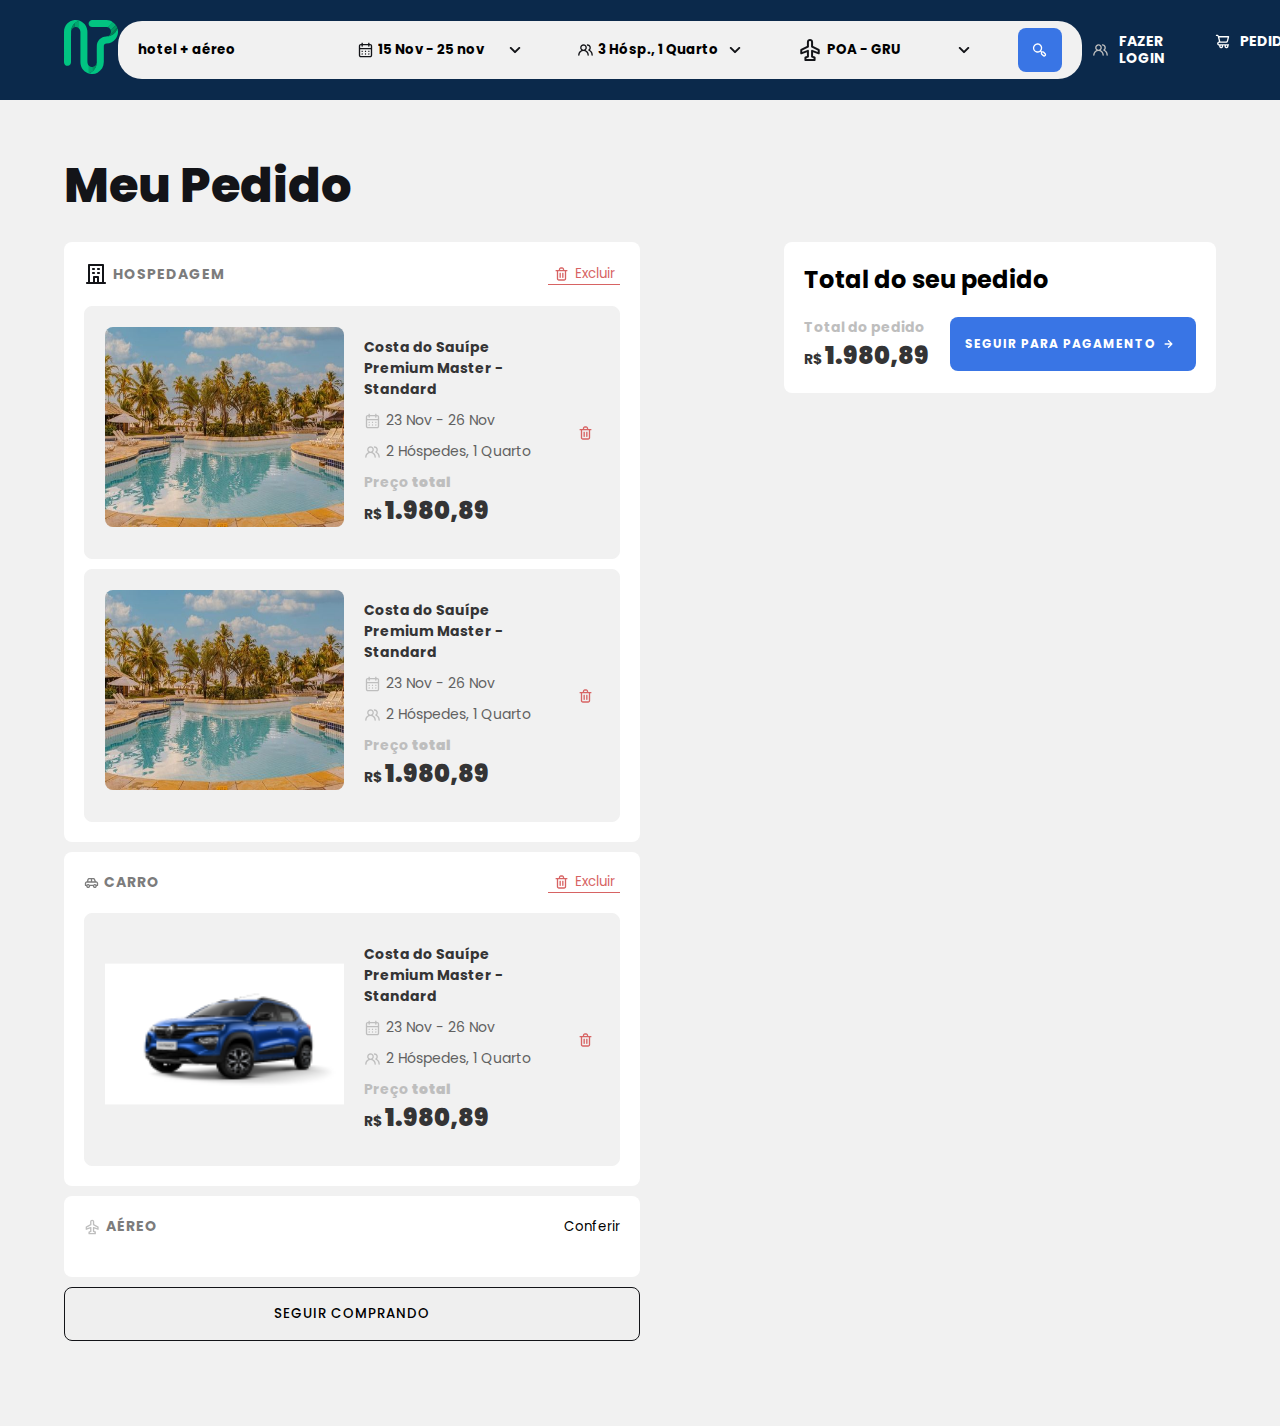
==== commit ca5d6cb1: "." ====
--- a/views/checkout.html
+++ b/views/checkout.html
@@ -98,6 +98,10 @@
                     <p class="price_text">R$ <b>1.980,89</b></p>
                   </div>
                 </div>
+
+                <button class="btn btn-delete no-border">
+                  <img src="../assets/images/Trash.svg" alt="">
+                </button>
               </div>
             </div>
     
@@ -124,6 +128,10 @@
                     <p class="price_text">R$ <b>1.980,89</b></p>
                   </div>
                 </div>
+
+                <button class="btn btn-delete no-border">
+                  <img src="../assets/images/Trash.svg" alt="">
+                </button>
               </div>
             </div>
           </div>
@@ -162,6 +170,10 @@
                     <p class="price_text">R$ <b>1.980,89</b></p>
                   </div>
                 </div>
+
+                <button class="btn btn-delete no-border">
+                  <img src="../assets/images/Trash.svg" alt="">
+                </button>
               </div>
             </div>
           </div>
@@ -178,6 +190,10 @@
                 </button>
               </div>
             </div>
+          </div>
+          
+          <div class="">
+            <button class="button_continue_checkout btn btn-letter-spacing">Seguir comprando</button>
           </div>
         </div>
 
--- a/assets/css/styles.min.css
+++ b/assets/css/styles.min.css
@@ -1 +1 @@
-@import"https://fonts.googleapis.com/css2?family=Poppins:wght@300;400;500;600;700;800&display=swap";:root{--primary-color: #3975E5;--secondary-color: #0B294B;--terciary-color: #20C997;--feedback-good-color: #78D9BC;--feedback-attention-color: #F6CE65;--feedback-bad-color: #D76363;--neutral-low-color: #131418;--neutral-low-light-color: #7C7C7C;--neutral-low-medium-color: #616161;--neutral-low-dark-color: #343435;--neutral-high-color: #C4C4C4;--neutral-high-light-color: #F1F1F1;--neutral-high-medium-color: #D8D8D8;--neutral-high-dark-color: #BEBEBE;--white-color: #FFF;--black-color: #000;--font-family: "Poppins", brother-1816, sans-serif;--font-extrabold: 800;--font-bold: 700;--font-medium: 500;--font-regular: 400;--font-thin: 350;--font-size-xxxs: 12px;--font-size-xxs: 14px;--font-size-xxs: 14px;--font-size-xs: 16px;--font-size-sm: 20px;--font-size-md: 24px;--font-size-lg: 32px;--font-size-xl: 40px;--font-size-xxl: 48px;--font-size-xxxl: 64px;--font-size-display: 80px;--font-size-giant: 96px;--font-size-enormous: 128px;--line-height-default: 100%;--line-height-xs: 115%;--line-height-sm: 120%;--line-height-md: 133%;--line-height-lg: 150%;--line-height-xl: 170%;--line-height-xxl: 200%;--border-radius-none: 0px;--border-radius-sm: 8px;--border-radius-md: 16px;--border-radius-lg: 24px;--border-radius-pill: 500px;--border-width-none: 0px;--border-width-hairline: 1px;--border-width-thin: 2px;--border-width-thick: 4px;--border-width-heavy: 8px;--opacity-semiopaque: .72;--opacity-bold: .64;--opacity-medium: .32;--opacity-light: .16;--opacity-transparent: .08;--shadow-level-1: 0px 4px 8px;--shadow-level-2: 0px 8px 24px;--shadow-level-3: 0px 16px 32px;--shadow-level-4: 0px 16px 48px}*{margin:0;padding:0;-webkit-box-sizing:border-box;box-sizing:border-box;font-family:var(--font-family)}@media(max-width: 1080px){html{font-size:93.75%}}@media(max-width: 720px){html{font-size:87.5%}}select,button{cursor:pointer}a{color:inherit;text-decoration:none;color:var(--black-color)}.btn{padding:1rem 1.5rem;border-radius:var(--border-radius-sm);display:-webkit-box;display:-ms-flexbox;display:flex;gap:0.3125rem;-webkit-box-align:center;-ms-flex-align:center;align-items:center;font-weight:var(--font-bold);text-transform:uppercase;-webkit-transition:.4s;transition:.4s}.btn.btn-transparent{background-color:rgba(0,0,0,0)}.btn.btn-filter-sidebar{padding:0.625rem 0.9375rem;border:solid 0.125rem var(--neutral-high-medium-color);color:var(--neutral-high-medium-color);border-radius:var(--border-radius-sm);font-size:var(--font-size-xxs);-webkit-transition:.4s;transition:.4s}.btn.btn-filter-sidebar:hover,.btn.btn-filter-sidebar.selected{border-color:var(--secondary-color);color:var(--secondary-color)}.btn.btn-blue{background-color:var(--primary-color);color:var(--white-color)}.btn.btn-border-bottom{border-bottom:1px solid var(--black-color);border-radius:0}.btn.btn-action{padding:0;font-weight:var(--font-regular);text-transform:capitalize;-webkit-transition:.3s;transition:.3s}.btn.btn-action:hover{font-weight:var(--font-bold)}.btn.btn-delete{background-color:rgba(0,0,0,0);padding:0 0.3125rem;display:-webkit-box;display:-ms-flexbox;display:flex;-webkit-box-align:center;-ms-flex-align:center;align-items:center;gap:0.3125rem;color:var(--feedback-bad-color);border-bottom:solid 0.0625rem var(--feedback-bad-color);border-radius:0;font-weight:var(--font-regular);text-transform:capitalize;-webkit-transition:.3s;transition:.3s}.btn.btn-delete:hover{border-width:0.125rem;font-weight:var(--font-bold)}.btn.no-border{border:none}.btn.btn-social-medias{padding:10px 20px;width:200px;border-radius:0;height:40px;display:-webkit-box;display:-ms-flexbox;display:flex;-webkit-box-align:center;-ms-flex-align:center;align-items:center;-webkit-box-pack:start;-ms-flex-pack:start;justify-content:flex-start;gap:5px;text-transform:capitalize;font-weight:var(--font-regular);font-size:var(--font-size-xxxs);color:var(--white-color);-webkit-transition:.3s;transition:.3s}.btn.btn-social-medias:hover{opacity:var(--opacity-semiopaque)}.btn.btn-social-medias.facebook-button{background-color:#1877f2}.btn.btn-social-medias.apple-button{background-color:var(--black-color);-webkit-box-pack:center;-ms-flex-pack:center;justify-content:center}.btn.btn-social-medias.google-button{background-color:#346ef1;padding-left:0;-webkit-box-pack:start;-ms-flex-pack:start;justify-content:start}.btn.btn-social-medias.local_account-button{background-color:var(--white-color);color:var(--black-color);border:solid 1px var(--black-color);-webkit-box-pack:center;-ms-flex-pack:center;justify-content:center}.btn:hover{opacity:var(--opacity-semiopaque)}*{padding:0;margin:0;-webkit-box-sizing:border-box;box-sizing:border-box;text-decoration:none;list-style:none;font-family:var(--font-family);outline:none;border:none}body{height:100vh}.motor-background{background-color:var(--neutral-low-light-color);height:40vh;position:relative}header{height:6.25rem;display:-webkit-box;display:-ms-flexbox;display:flex;-webkit-box-pack:justify;-ms-flex-pack:justify;justify-content:space-between;-webkit-box-align:center;-ms-flex-align:center;align-items:center;padding:0 4rem}header .icon_container img{height:3.375rem;width:3.375rem}header nav ul{display:-webkit-box;display:-ms-flexbox;display:flex;gap:1.875rem}header nav ul li{padding:0.625rem}header nav ul li a{display:-webkit-box;display:-ms-flexbox;display:flex;gap:0.625rem;color:var(--white-color);gap:0.625rem;font-size:var(--font-size-xxs);line-height:var(--line-height-sm);font-weight:var(--font-bold);-webkit-transition:.4s;transition:.4s}header nav ul li a:hover{opacity:var(--opacity-semiopaque)}.motor_search{background-color:var(--white-color);width:90%;margin:0 auto;border-radius:var(--border-radius-sm);padding:1.25rem 1.875rem;border:solid var(--border-width-hairline) var(--neutral-high-dark-color);position:absolute;left:5%;top:80%}.motor_search h2{font-weight:var(--font-bold);font-size:var(--font-size-lg)}.motor_search .search_options-container{display:-webkit-box;display:-ms-flexbox;display:flex;-webkit-box-pack:justify;-ms-flex-pack:justify;justify-content:space-between;-webkit-box-align:center;-ms-flex-align:center;align-items:center;height:auto;padding:0.75rem}.motor_search .search_options-container .search_options{display:-webkit-box;display:-ms-flexbox;display:flex;gap:0.3125rem;background-color:var(--neutral-high-medium-color);width:-webkit-fit-content;width:-moz-fit-content;width:fit-content;border-radius:var(--border-radius-lg);padding:0.1875rem;-webkit-box-pack:justify;-ms-flex-pack:justify;justify-content:space-between}.motor_search .search_options-container .search_options a{display:-webkit-box;display:-ms-flexbox;display:flex;gap:0.3125rem;-webkit-box-align:center;-ms-flex-align:center;align-items:center;padding:0.5rem 0.75rem;background-color:rgba(0,0,0,0);border-radius:var(--border-radius-lg);font-size:var(--font-size-xxs);font-weight:var(--font-bold);color:var(--neutral-high-dark-color);-webkit-transition:.4s;transition:.4s}.motor_search .search_options-container .search_options a.current{background-color:var(--white-color);color:var(--black-color)}.motor_search .search_options-container .search_options a:hover{background-color:var(--white-color);color:var(--black-color)}.motor_search .search_options-container .search_options a img{width:0.875rem;height:0.875rem}.motor_search .disclaimer-container{display:-webkit-box;display:-ms-flexbox;display:flex;margin:1.5rem 0 0 0}.motor_search .disclaimer-container img{height:2.1875rem;width:2.1875rem}.motor_search .disclaimer-container p{font-size:var(--font-size-xxs);color:var(--neutral-high-dark-color);line-height:var(--line-height-sm);display:-webkit-box;display:-ms-flexbox;display:flex;-webkit-box-align:center;-ms-flex-align:center;align-items:center;gap:0.3125rem}.search_fields-container{background-color:var(--neutral-high-light-color);height:5.625rem;width:100%;border-radius:var(--border-radius-lg);display:grid;grid-template-columns:2fr 2fr 2fr 1fr}.search_fields-container .input_field-container{display:-webkit-box;display:-ms-flexbox;display:flex;-webkit-box-orient:vertical;-webkit-box-direction:normal;-ms-flex-direction:column;flex-direction:column;-webkit-box-pack:center;-ms-flex-pack:center;justify-content:center;padding:0 2.1875rem;position:relative}.search_fields-container .input_field-container input{background-color:rgba(0,0,0,0);padding:0.625rem}.search_fields-container .input_field-container input::-webkit-input-placeholder{color:var(--neutral-low-medium-color);font-size:var(--font-size-xs)}.search_fields-container .input_field-container input::-moz-placeholder{color:var(--neutral-low-medium-color);font-size:var(--font-size-xs)}.search_fields-container .input_field-container input:-ms-input-placeholder{color:var(--neutral-low-medium-color);font-size:var(--font-size-xs)}.search_fields-container .input_field-container input::-ms-input-placeholder{color:var(--neutral-low-medium-color);font-size:var(--font-size-xs)}.search_fields-container .input_field-container input::placeholder{color:var(--neutral-low-medium-color);font-size:var(--font-size-xs)}.search_fields-container .input_field-container .field_label-container{display:-webkit-box;display:-ms-flexbox;display:flex;gap:0.3125rem}.search_fields-container .input_field-container .field_label-container img.right-icon{height:1rem;width:1rem;position:absolute;right:2.1875rem;top:2.1875rem;cursor:pointer}.search_fields-container .input_field-container .field_label-container label{font-size:var(--font-size-xxs);color:var(--neutral-high-dark-color);font-weight:var(--font-bold);text-transform:uppercase}.search_fields-container .motor_button-container{display:-webkit-box;display:-ms-flexbox;display:flex;-webkit-box-pack:end;-ms-flex-pack:end;justify-content:flex-end;-webkit-box-align:center;-ms-flex-align:center;align-items:center;padding:0 1.875rem}body{background-color:var(--neutral-high-light-color)}.header-dark{background-color:var(--secondary-color)}.header-dark .header_motor_search{display:-webkit-box;display:-ms-flexbox;display:flex;-webkit-box-align:center;-ms-flex-align:center;align-items:center;gap:1.25rem;background-color:var(--neutral-high-light-color);border-radius:var(--border-radius-lg);padding:0.4375rem 1.25rem}.header-dark .header_motor_search .input_field{display:-webkit-box;display:-ms-flexbox;display:flex;-webkit-box-align:center;-ms-flex-align:center;align-items:center;gap:0.3125rem;width:12.5rem}.header-dark .header_motor_search .input_field input{background-color:rgba(0,0,0,0);font-weight:var(--font-bold)}.header-dark .header_motor_search .input_field input.custom-width-input{width:60%}.container{width:90%;margin:0 auto}.container .title_container{padding:1.875rem 0}.order_filters-container{display:-webkit-box;display:-ms-flexbox;display:flex;-webkit-box-align:center;-ms-flex-align:center;align-items:center;gap:1.5rem}.order_filters-container p{font-weight:var(--font-bold);color:var(--neutral-low-light-color)}.order_filters-container .order_filter_item-container{display:-webkit-box;display:-ms-flexbox;display:flex;gap:0.3125rem}.order_filters-container .order_filter_item-container .order_filter_item{border:solid var(--border-width-hairline) var(--neutral-high-medium-color);border-radius:var(--border-radius-sm);padding:0.25rem;cursor:pointer;-webkit-transition:.4s;transition:.4s}.order_filters-container .order_filter_item-container .order_filter_item p{color:var(--neutral-high-medium-color);font-weight:var(--font-bold);font-size:var(--font-size-xxxs);text-transform:uppercase;-webkit-transition:.4s;transition:.4s}.order_filters-container .order_filter_item-container .order_filter_item:hover{border-color:var(--black-color);color:var(--black-color)}.order_filters-container .order_filter_item-container .order_filter_item:hover p{color:var(--black-color)}.container_content{display:-webkit-box;display:-ms-flexbox;display:flex;gap:3.75rem}.container_content .hotel_list-container{margin-top:3.125rem;display:-webkit-box;display:-ms-flexbox;display:flex;-webkit-box-orient:vertical;-webkit-box-direction:normal;-ms-flex-direction:column;flex-direction:column;gap:1.25rem;width:70%;border-radius:var(--border-radius-sm);-webkit-transition:.4s;transition:.4s}.container_content .hotel_list-container .hotel_list-item{display:grid;grid-template-columns:1fr 4fr}.container_content .hotel_list-container .hotel_list-item .image_hotel{width:25rem;height:100%;border-radius:0;background-color:var(--white-color)}.container_content .hotel_list-container .hotel_list-item .image_hotel img{width:100%;height:100%;border-radius:var(--border-radius-sm)}.container_content .hotel_list-container .hotel_list-item .card_body-container{padding:1.25rem 1.875rem;background-color:var(--white-color);border-radius:0 var(--border-radius-sm) var(--border-radius-sm) 0}.container_content .hotel_list-container .hotel_list-item .card_body-container .card_title-container{display:-webkit-box;display:-ms-flexbox;display:flex;-webkit-box-pack:justify;-ms-flex-pack:justify;justify-content:space-between}.container_content .hotel_list-container .hotel_list-item .card_body-container .card_title-container .label-container{background-color:var(--secondary-color);padding:0.3125rem 0.625rem;border-radius:var(--border-radius-sm)}.container_content .hotel_list-container .hotel_list-item .card_body-container .card_title-container .label-container p.label{color:var(--white-color);font-weight:var(--font-bold)}.container_content .hotel_list-container .hotel_list-item .card_body-container .card_title-container .assessment-container{background-color:var(--feedback-good-color);padding:0.3125rem 0.625rem;border-radius:var(--border-radius-sm)}.container_content .hotel_list-container .hotel_list-item .card_body-container .card_title-container .assessment-container p{color:var(--white-color);font-weight:var(--font-regular)}.container_content .hotel_list-container .hotel_list-item .card_body-container .card_title-container .assessment-container p span{font-size:var(--font-size-sm);font-weight:var(--font-bold)}.container_content .hotel_list-container .hotel_list-item .card_body-container .card-content{padding:0.75rem 0}.container_content .hotel_list-container .hotel_list-item .card_body-container .card-content h3{font-size:var(--font-size-md)}.container_content .hotel_list-container .hotel_list-item .card_body-container .card-content p{padding-top:0.3125rem;font-size:var(--font-size-xxxs);color:var(--neutral-low-light-color)}.container_content .hotel_list-container .hotel_list-item .card_body-container .card-content .boardTypes-container{display:grid;grid-template-columns:1fr 1fr;gap:0.9375rem;padding-top:1.875rem}.container_content .hotel_list-container .hotel_list-item .card_body-container .card-content .boardTypes-container .boardType-content{display:-webkit-box;display:-ms-flexbox;display:flex;gap:0.3125rem;-webkit-box-align:center;-ms-flex-align:center;align-items:center}.container_content .hotel_list-container .hotel_list-item .card_body-container .card-content .boardTypes-container .boardType-content img{height:0.75rem;width:0.75rem}.container_content .hotel_list-container .hotel_list-item .card_body-container .card-content .boardTypes-container .boardType-content p{font-size:var(--font-size-xxs);color:var(--feedback-good-color)}.container_content .hotel_list-container .hotel_list-item .card_body-container .card-content .price_details-container{padding-top:0.9375rem;display:-webkit-box;display:-ms-flexbox;display:flex;-webkit-box-pack:justify;-ms-flex-pack:justify;justify-content:space-between;-webkit-box-align:center;-ms-flex-align:center;align-items:center}.container_content .hotel_list-container .hotel_list-item .card_body-container .card-content .price_details-container p{color:var(--neutral-high-dark-color);font-size:var(--font-size-x-xs)}.container_content .hotel_list-container .hotel_list-item .card_body-container .card-content .price_details-container p span.dark_text{font-weight:var(--font-bold)}.container_content .hotel_list-container .hotel_list-item .card_body-container .card-content .price_details-container .discount-container{padding:0.3125rem 0.625rem;text-align:center;background-color:var(--primary-color);border-radius:var(--border-radius-sm)}.container_content .hotel_list-container .hotel_list-item .card_body-container .card-content .price_details-container .discount-container p{font-weight:var(--font-bold);color:var(--white-color);font-size:var(--font-size-xxxs)}.container_content .hotel_list-container .hotel_list-item .card_body-container .card-content .price_details-container .price-container{text-align:end}.container_content .hotel_list-container .hotel_list-item .card_body-container .card-content .price_details-container .price-container p{font-weight:var(--font-bold)}.container_content .hotel_list-container .hotel_list-item .card_body-container .card-content .price_details-container .price-container p.price_depor{font-size:var(--font-size-xxs)}.container_content .hotel_list-container .hotel_list-item .card_body-container .card-content .price_details-container .price-container p.price{font-size:var(--font-size-md);color:var(--black-color)}.container_content .hotel_list-container .hotel_list-item .card_body-container .card-content .price_details-container .price-container p.price span.small_text{font-size:var(--font-size-xxs)}.container_content .filters-container{width:40%;padding:3.125rem 0}.container_content .filters-container .filter_title-container{padding:0 0 1.875rem 0;display:-webkit-box;display:-ms-flexbox;display:flex;-webkit-box-pack:justify;-ms-flex-pack:justify;justify-content:space-between;-webkit-box-align:center;-ms-flex-align:center;align-items:center}.container_content .filters-container .filter_title-container h3{font-size:var(--font-size-md);font-weight:var(--font-bold)}.container_content .filters-container .filters-content h4{color:var(--neutral-low-medium-color);font-weight:var(--font-bold);letter-spacing:0.0625rem;text-transform:uppercase}.container_content .filters-container .filters-content .graphic{height:9.375rem;display:-webkit-box;display:-ms-flexbox;display:flex;-webkit-box-pack:center;-ms-flex-pack:center;justify-content:center}.container_content .filters-container .filters-content .price_minmax-container{padding:0.625rem 0;display:-webkit-box;display:-ms-flexbox;display:flex;-webkit-box-pack:center;-ms-flex-pack:center;justify-content:center;gap:3.125rem}.container_content .filters-container .filters-content .price_minmax-container .minmax_card{background-color:var(--white-color);padding:1.25rem 1.875rem;border-radius:var(--border-radius-sm);border:0.125rem solid var(--neutral-high-medium-color);display:-webkit-box;display:-ms-flexbox;display:flex;-webkit-box-orient:vertical;-webkit-box-direction:normal;-ms-flex-direction:column;flex-direction:column;gap:0.3125rem;cursor:pointer;-webkit-transition:.4s;transition:.4s}.container_content .filters-container .filters-content .price_minmax-container .minmax_card h4{font-size:var(--font-size-xxxs);-webkit-transition:.4s;transition:.4s}.container_content .filters-container .filters-content .price_minmax-container .minmax_card p{color:var(--neutral-high-dark-color);-webkit-transition:.4s;transition:.4s}.container_content .filters-container .filters-content .price_minmax-container .minmax_card:hover{border-color:var(--secondary-color)}.container_content .filters-container .filters-content .price_minmax-container .minmax_card:hover h4,.container_content .filters-container .filters-content .price_minmax-container .minmax_card:hover p{color:var(--secondary-color)}.container_content .filters-container .filters-content .btns-container{display:-webkit-box;display:-ms-flexbox;display:flex;gap:5px}.container_content .filters-container .filters-content .filter_rooms-container,.container_content .filters-container .filters-content .filter_rating-container,.container_content .filters-container .filters-content .filter_flight_company-container{padding-top:3.125rem;display:-webkit-box;display:-ms-flexbox;display:flex;-webkit-box-orient:vertical;-webkit-box-direction:normal;-ms-flex-direction:column;flex-direction:column;gap:0.9375rem}.container_content .filters-container .filters-content .filter_flight_company-container .filter_flight_company-content{display:-webkit-box;display:-ms-flexbox;display:flex;-webkit-box-orient:vertical;-webkit-box-direction:normal;-ms-flex-direction:column;flex-direction:column;gap:1.5625rem}.container_content .filters-container .filters-content .filter_flight_company-container .filter_flight_company-content .filter_flight_company-item{display:-webkit-box;display:-ms-flexbox;display:flex;-webkit-box-align:center;-ms-flex-align:center;align-items:center;gap:0.625rem;cursor:pointer}.container_content .filters-container .filters-content .filter_flight_company-container .filter_flight_company-content .filter_flight_company-item p{color:var(--neutral-high-dark-color);font-size:var(--font-size-xxs)}.container_content .filters-container .filters-content .filter_flight_company-container .filter_flight_company-content .filter_flight_company-item .check{padding:0rem;border:0;border-radius:var(--border-radius-sm);cursor:pointer}.header-dark{background-color:var(--secondary-color)}.header-dark .header_motor_search{display:-webkit-box;display:-ms-flexbox;display:flex;-webkit-box-align:center;-ms-flex-align:center;align-items:center;gap:1.25rem;background-color:var(--neutral-high-light-color);border-radius:var(--border-radius-lg);padding:0.4375rem 1.25rem}.header-dark .header_motor_search .input_field{display:-webkit-box;display:-ms-flexbox;display:flex;-webkit-box-align:center;-ms-flex-align:center;align-items:center;gap:0.3125rem;width:12.5rem}.header-dark .header_motor_search .input_field input{background-color:rgba(0,0,0,0);font-weight:var(--font-bold)}.header-dark .header_motor_search .input_field input.custom-width-input{width:60%}.header-dark .header_motor_search button{background-color:var(--primary-color);padding:0.625rem;border-radius:var(--border-radius-sm)}.image-container{padding:1.875rem 0;display:grid;grid-template-columns:50% 25% 25%;-ms-flex-wrap:wrap;flex-wrap:wrap;gap:1.25rem}.image-container img{width:100%;height:100%;border-radius:var(--border-radius-sm)}.image-container img:nth-child(1){grid-row:1/3}.collumn{display:grid;grid-template-columns:6fr 3fr;gap:2.1875rem;padding:1.875rem 0}.hotel_detail-container{border-radius:var(--border-radius-sm);display:-webkit-box;display:-ms-flexbox;display:flex;-webkit-box-orient:vertical;-webkit-box-direction:normal;-ms-flex-direction:column;flex-direction:column;gap:1rem}.hotel_detail-container .description-container{background-color:var(--white-color);padding:1.875rem;border-radius:var(--border-radius-sm)}.hotel_detail-container .description-container .rating-container{display:-webkit-box;display:-ms-flexbox;display:flex;-webkit-box-pack:justify;-ms-flex-pack:justify;justify-content:space-between;-webkit-box-align:center;-ms-flex-align:center;align-items:center}.hotel_detail-container .description-container .rating-container .card-boardType{padding:0.3125rem 0.625rem;border-radius:var(--border-radius-sm);background-color:var(--secondary-color)}.hotel_detail-container .description-container .rating-container .card-boardType p{color:var(--white-color);font-weight:var(--font-bold);text-align:center}.hotel_detail-container .description-container .rating-container .evaluation_notes-container{display:-webkit-box;display:-ms-flexbox;display:flex;gap:0.625rem;-webkit-box-align:center;-ms-flex-align:center;align-items:center}.hotel_detail-container .description-container .rating-container .evaluation_notes-container p{font-weight:var(--font-bold);color:var(--neutral-low-medium-color)}.hotel_detail-container .description-container .rating-container .evaluation_notes-container p.label{padding:0.3125rem 0.625rem;border-radius:var(--border-radius-sm);background-color:var(--feedback-good-color);color:var(--white-color);font-weight:var(--font-bold);text-align:center;font-size:var(--font-size-md)}.hotel_detail-container .description-container .detail_container{padding:1rem 0;display:-webkit-box;display:-ms-flexbox;display:flex;-webkit-box-orient:vertical;-webkit-box-direction:normal;-ms-flex-direction:column;flex-direction:column;gap:1rem}.hotel_detail-container .description-container .detail_container h1{font-weight:var(--font-extrabold);font-size:var(--font-size-xxl);color:var(--neutral-low-color)}.hotel_detail-container .description-container .detail_container .detail_description{font-size:var(--font-size-sm);line-height:1.6875rem;color:var(--neutral-low-light-color)}.hotel_detail-container .type_room-content{padding:1rem 0;display:-webkit-box;display:-ms-flexbox;display:flex;-webkit-box-orient:vertical;-webkit-box-direction:normal;-ms-flex-direction:column;flex-direction:column;gap:0.625rem}.hotel_detail-container .type_room-content .type-room-item{display:-webkit-box;display:-ms-flexbox;display:flex;gap:1rem}.hotel_detail-container .type_room-content .type-room-item .type_room-image{height:16.875rem;width:28.125rem}.hotel_detail-container .type_room-content .type-room-item .type_room-image img{width:100%;height:100%;border-radius:var(--border-radius-sm)}.hotel_detail-container .type_room-content .type-room-item .type_room-details .card-boardType{padding:0.3125rem 0.625rem;border-radius:var(--border-radius-sm);background-color:var(--secondary-color);width:-webkit-fit-content;width:-moz-fit-content;width:fit-content}.hotel_detail-container .type_room-content .type-room-item .type_room-details .card-boardType p{color:var(--white-color);font-weight:var(--font-bold);text-align:center;text-transform:uppercase;font-size:var(--font-size-xxxs)}.hotel_detail-container .type_room-content .type-room-item .type_room-details .item_content-container{display:-webkit-box;display:-ms-flexbox;display:flex;-webkit-box-pack:justify;-ms-flex-pack:justify;justify-content:space-between;position:relative}.hotel_detail-container .type_room-content .type-room-item .type_room-details .item_content-container .description_container{padding:1.25rem 0;display:-webkit-box;display:-ms-flexbox;display:flex;-webkit-box-orient:vertical;-webkit-box-direction:normal;-ms-flex-direction:column;flex-direction:column;gap:1.25rem;width:60%}.hotel_detail-container .type_room-content .type-room-item .type_room-details .item_content-container .description_container h3{font-size:var(--font-size-md);font-weight:var(--font-bold);color:var(--neutral-low-color)}.hotel_detail-container .type_room-content .type-room-item .type_room-details .item_content-container .description_container .detail_description{font-size:var(--font-size-xxs);line-height:1rem;color:var(--neutral-low-light-color)}.hotel_detail-container .type_room-content .type-room-item .type_room-details .item_content-container .type_room_price-container{display:-webkit-box;display:-ms-flexbox;display:flex;-webkit-box-orient:vertical;-webkit-box-direction:normal;-ms-flex-direction:column;flex-direction:column;gap:0.3125rem}.hotel_detail-container .type_room-content .type-room-item .type_room-details .item_content-container .type_room_price-container p.label{color:var(--neutral-high-dark-color);font-size:var(--font-size-xxs);text-align:end}.hotel_detail-container .type_room-content .type-room-item .type_room-details .item_content-container .type_room_price-container p.label span{font-weight:var(--font-bold)}.hotel_detail-container .type_room-content .type-room-item .type_room-details .item_content-container .type_room_price-container p.type_room-price{color:var(--neutral-low-dark-color);font-size:var(--font-size-xxs);text-align:end;font-weight:var(--font-bold)}.hotel_detail-container .type_room-content .type-room-item .type_room-details .item_content-container .type_room_price-container p.type_room-price span{font-size:var(--font-size-md)}.hotel_detail-container .type_room-content .type-room-item .type_room-details .item_content-container .room_type_facilities-container{display:grid;grid-template-columns:1fr 1fr;row-gap:0.9375rem}.hotel_detail-container .type_room-content .type-room-item .type_room-details .item_content-container .room_type_facilities-container .facilitie-item{display:-webkit-box;display:-ms-flexbox;display:flex;-webkit-box-align:center;-ms-flex-align:center;align-items:center;gap:0.3125rem}.hotel_detail-container .type_room-content .type-room-item .type_room-details .item_content-container .room_type_facilities-container .facilitie-item img{width:0.875rem;height:0.875rem}.hotel_detail-container .type_room-content .type-room-item .type_room-details .item_content-container .room_type_facilities-container .facilitie-item p{font-size:var(--font-size-xxs)}.hotel_detail-container .type_room-content .type-room-item .type_room-details .item_content-container .select_button-container{position:absolute;bottom:30%;right:0}.hotel_detail-container .type_room-content .type-room-item .type_room-details .item_content-container .select_button-container button{padding:0.9375rem 0.9375rem;background-color:rgba(0,0,0,0);border:solid 0.125rem var(--neutral-low-color);color:var(--neutral-low-color);border-radius:var(--border-radius-sm);font-size:var(--font-size-xxs);text-transform:uppercase;font-weight:var(--font-bold);cursor:pointer;-webkit-transition:.3s;transition:.3s}.hotel_detail-container .type_room-content .type-room-item .type_room-details .item_content-container .select_button-container button:hover{background-color:var(--primary-color);color:var(--white-color);border:none}.hotel_detail-container .accordion_list{background-color:var(--white-color);padding:0 1.875rem;border-radius:var(--border-radius-sm)}.hotel_detail-container .accordion_list .accordion_list-header{height:4.5rem;display:-webkit-box;display:-ms-flexbox;display:flex;-webkit-box-align:center;-ms-flex-align:center;align-items:center;-webkit-box-pack:justify;-ms-flex-pack:justify;justify-content:space-between}.hotel_detail-container .accordion_list .accordion_list-header p.accordion_list-title{font-size:var(--font-size-xs);letter-spacing:0.0625rem;color:var(--neutral-low-light-color);text-transform:uppercase;font-weight:var(--font-bold)}.hotel_detail-container .accordion_list .accordion_list-header button{background-color:rgba(0,0,0,0);cursor:pointer}.hotel_detail-container .accordion_list .accordion_list-header button img{width:2.1875rem;height:2.1875rem}.hotel_detail-container .hotel_details-container{background-color:var(--white-color);border-radius:var(--border-radius-sm);padding:1.875rem;display:-webkit-box;display:-ms-flexbox;display:flex;-webkit-box-orient:vertical;-webkit-box-direction:normal;-ms-flex-direction:column;flex-direction:column;gap:1.875rem}.hotel_detail-container .hotel_details-container h3{font-weight:var(--font-bold);font-size:var(--font-size-sm);color:var(--neutral-low-color)}.hotel_detail-container .hotel_details-container p{font-size:var(--font-size-sm);color:var(--neutral-low-light-color);line-height:1.6875rem}.sidebar-container{background-color:var(--white-color);border-radius:var(--border-radius-sm);padding:1.875rem;display:-webkit-box;display:-ms-flexbox;display:flex;-webkit-box-orient:vertical;-webkit-box-direction:normal;-ms-flex-direction:column;flex-direction:column;gap:0.625rem;height:-webkit-fit-content;height:-moz-fit-content;height:fit-content}.sidebar-container h3{color:var(--neutral-low-color);font-weight:var(--font-bold);font-size:var(--font-size-md);line-height:2.25rem}.sidebar-container .sidebar_items_list{padding-top:1.875rem;display:-webkit-box;display:-ms-flexbox;display:flex;-webkit-box-orient:vertical;-webkit-box-direction:normal;-ms-flex-direction:column;flex-direction:column;gap:0.625rem}.sidebar-container .sidebar_items_list .sidebar_item{display:-webkit-box;display:-ms-flexbox;display:flex;-webkit-box-align:center;-ms-flex-align:center;align-items:center;-webkit-box-pack:justify;-ms-flex-pack:justify;justify-content:space-between;height:3.75rem}.sidebar-container .sidebar_items_list .sidebar_item .sidebar_item_label{display:-webkit-box;display:-ms-flexbox;display:flex;-webkit-box-align:center;-ms-flex-align:center;align-items:center;gap:0.3125rem}.sidebar-container .sidebar_items_list .sidebar_item .sidebar_item_label p{font-size:var(--font-size-xs);text-transform:uppercase;font-weight:var(--font-bold);letter-spacing:0.0625rem;color:var(--neutral-high-dark-color)}.sidebar-container .sidebar_items_list .sidebar_item .sidebar_item_label img{height:1.25rem;width:1.25rem}.sidebar-container .sidebar_items_list .sidebar_item .sidebar_price_container{display:-webkit-box;display:-ms-flexbox;display:flex;-webkit-box-orient:vertical;-webkit-box-direction:normal;-ms-flex-direction:column;flex-direction:column;gap:0.3125rem;color:var(--neutral-high-dark-color)}.sidebar-container .sidebar_items_list .sidebar_item .sidebar_price_container p.text_price{color:var(--neutral-low-dark-color);font-weight:var(--font-bold)}.sidebar-container .sidebar_items_list .sidebar_item span{color:var(--neutral-high-dark-color);font-size:var(--font-size-xxs)}.sidebar-container .sidebar_items_list .sidebar_item span.span_price{color:var(--neutral-low-dark-color);font-size:var(--font-size-md);font-weight:var(--font-bold)}.sidebar-container .sidebar_items_list .sidebar_item button,.sidebar-container .sidebar_items_list .sidebar_item a{padding:0.9375rem 0.625rem;background-color:rgba(0,0,0,0);border:solid 0.125rem var(--neutral-low-color);text-transform:uppercase;font-weight:var(--font-bold);font-size:var(--font-size-xxs);color:var(--neutral-low-color);border-radius:var(--border-radius-sm);text-align:center;display:-webkit-box;display:-ms-flexbox;display:flex;-webkit-box-align:center;-ms-flex-align:center;align-items:center;gap:0.3125rem;-webkit-transition:.3s;transition:.3s;cursor:pointer}.sidebar-container .sidebar_items_list .sidebar_item button.sidebar_btn_order,.sidebar-container .sidebar_items_list .sidebar_item a.sidebar_btn_order{background-color:var(--terciary-color);color:var(--white-color);border:none}.sidebar-container .sidebar_items_list .sidebar_item button.sidebar_btn_order:hover,.sidebar-container .sidebar_items_list .sidebar_item a.sidebar_btn_order:hover{opacity:var(--opacity-semiopaque)}.sidebar-container .sidebar_items_list .sidebar_item button.disabled,.sidebar-container .sidebar_items_list .sidebar_item a.disabled{background-color:var(--neutral-high-light-color);border:none;color:var(--neutral-high-dark-color);cursor:default}.sidebar-container .sidebar_items_list .sidebar_item button:hover:not(.disabled,.sidebar_btn_order),.sidebar-container .sidebar_items_list .sidebar_item a:hover:not(.disabled,.sidebar_btn_order){background-color:var(--primary-color);border:none;color:var(--white-color)}.checkout-page{padding:3.125rem 0}.checkout-page h1{font-weight:var(--font-extrabold);font-size:var(--font-size-xxl)}.checkout-container{display:grid;grid-template-columns:1fr 1fr;gap:6.25rem;padding:1.25rem 0}.checkout-container .booking_list{display:-webkit-box;display:-ms-flexbox;display:flex;-webkit-box-orient:vertical;-webkit-box-direction:normal;-ms-flex-direction:column;flex-direction:column;gap:0.625rem;border-radius:var(--border-radius-sm);padding:0 0 0.9375rem 0}.checkout-container .booking_list .booking_item{border-radius:var(--border-radius-sm);display:grid;gap:0.625rem;padding:0 1.25rem 1.25rem 1.25rem;background-color:var(--white-color)}.checkout-container .booking_list .booking_item .booking_item-header{display:-webkit-box;display:-ms-flexbox;display:flex;-webkit-box-pack:justify;-ms-flex-pack:justify;justify-content:space-between;-webkit-box-align:center;-ms-flex-align:center;align-items:center;padding:1.25rem 0}.checkout-container .booking_list .booking_item .booking_item-header p{color:var(--neutral-low-light-color);font-size:var(--font-size-xxs);letter-spacing:0.0625rem;text-transform:uppercase;font-weight:var(--font-bold)}.checkout-container .booking_list .booking_item .booking_item-header .booking_item-label{display:-webkit-box;display:-ms-flexbox;display:flex;-webkit-box-align:center;-ms-flex-align:center;align-items:center;gap:0.3125rem}.checkout-container .booking_list .booking_item .booking_item-content{border:solid 0.0625rem var(--neutral-high-light-color);border-radius:var(--border-radius-sm);display:-webkit-box;display:-ms-flexbox;display:flex;gap:1.25rem}.checkout-container .booking_list .booking_item .booking_item-content .booking_item-details{padding:0.625rem 0;display:-webkit-box;display:-ms-flexbox;display:flex;-webkit-box-orient:vertical;-webkit-box-direction:normal;-ms-flex-direction:column;flex-direction:column;gap:0.625rem}.checkout-container .booking_list .booking_item .booking_item-content .booking_item-details h3{font-size:var(--font-size-xxs);color:var(--neutral-low-dark-color)}.checkout-container .booking_list .booking_item .booking_item-content .booking_item-details .booking_item_detail{display:-webkit-box;display:-ms-flexbox;display:flex;-webkit-box-align:center;-ms-flex-align:center;align-items:center;gap:0.3125rem}.checkout-container .booking_list .booking_item .booking_item-content .booking_item-details .booking_item_detail p{color:var(--neutral-low-medium-color);font-size:var(--font-size-xxs)}.checkout-container .booking_list .booking_item .booking_item-content .booking_item-details .booking_item_price-container p{color:var(--neutral-high-dark-color);font-size:var(--font-size-xxs);font-weight:var(--font-bold)}.checkout-container .booking_list .booking_item .booking_item-content .booking_item-details .booking_item_price-container p.price_text{color:var(--neutral-low-dark-color);font-size:var(--font-size-xxs)}.checkout-container .booking_list .booking_item .booking_item-content .booking_item-details .booking_item_price-container p.price_text b{font-size:var(--font-size-md)}.checkout-container .booking_list .booking_item .booking_item-content .booking_item-image{width:15.625rem;height:12.5rem}.checkout-container .booking_list .booking_item .booking_item-content .booking_item-image img{width:100%;height:100%;border-radius:var(--border-radius-sm)}.checkout-container .checkout_total_price-container{background-color:var(--white-color);height:-webkit-fit-content;height:-moz-fit-content;height:fit-content;border-radius:var(--border-radius-sm);padding:1.25rem;display:grid;gap:1.25rem;width:75%}.checkout-container .checkout_total_price-container h3{font-size:var(--font-size-md)}.checkout-container .checkout_total_price-container .booking_item_price-container p{color:var(--neutral-high-dark-color);font-size:var(--font-size-xxs);font-weight:var(--font-bold)}.checkout-container .checkout_total_price-container .booking_item_price-container p.price_text{color:var(--neutral-low-dark-color);font-size:var(--font-size-xxs)}.checkout-container .checkout_total_price-container .booking_item_price-container p.price_text b{font-size:var(--font-size-md)}.checkout_total_price-content{display:-webkit-box;display:-ms-flexbox;display:flex;-webkit-box-pack:justify;-ms-flex-pack:justify;justify-content:space-between}.checkout_total_price-content .btn_action{background-color:var(--primary-color);padding:0.9375rem;color:var(--white-color);text-transform:uppercase;letter-spacing:0.0625rem;display:-webkit-box;display:-ms-flexbox;display:flex;-webkit-box-align:center;-ms-flex-align:center;align-items:center;border-radius:var(--border-radius-sm);width:-webkit-fit-content;width:-moz-fit-content;width:fit-content;font-size:var(--font-size-xxxs);-webkit-transition:.3s;transition:.3s;font-weight:var(--font-bold)}.checkout_total_price-content .btn_action:hover:not(.disabled){opacity:var(--opacity-semiopaque)}.checkout_total_price-content .btn_action.disabled{color:var(--neutral-high-medium-color);background-color:var(--neutral-high-light-color);cursor:default}.payment_item-content{padding:0 0 0 10px;display:-webkit-box;display:-ms-flexbox;display:flex;-webkit-box-orient:vertical;-webkit-box-direction:normal;-ms-flex-direction:column;flex-direction:column;gap:10px}.payment_item-content .payment_item-field{border:solid 1px var(--neutral-high-color);border-radius:var(--border-radius-sm);padding:12px 20px;display:-webkit-box;display:-ms-flexbox;display:flex;-webkit-box-align:center;-ms-flex-align:center;align-items:center;gap:15px}.payment_item-content .payment_item-field img{height:20px;width:20px}.payment_item-content .payment_item-field .input_field{display:-webkit-box;display:-ms-flexbox;display:flex;-webkit-box-orient:vertical;-webkit-box-direction:normal;-ms-flex-direction:column;flex-direction:column}.payment_item-content .payment_item-field .input_field label{font-size:var(--font-size-xxs);color:var(--neutral-low-light-color);text-transform:uppercase;letter-spacing:1px;font-weight:var(--font-bold)}.payment_item-content .payment_item-field .input_field input{font-size:var(--font-size-xxs)}.payment_item-footer{display:-webkit-box;display:-ms-flexbox;display:flex;-webkit-box-pack:justify;-ms-flex-pack:justify;justify-content:space-between;padding:12px 15px;-webkit-box-align:center;-ms-flex-align:center;align-items:center;border-bottom:1px solid var(--neutral-high-dark-color);margin-bottom:12px}.login_buttons-container{display:-webkit-box;display:-ms-flexbox;display:flex;width:450px;margin:0 auto;-ms-flex-wrap:wrap;flex-wrap:wrap;gap:10px;-webkit-box-pack:center;-ms-flex-pack:center;justify-content:center;-webkit-box-align:center;-ms-flex-align:center;align-items:center}.booking_item{display:-webkit-box;display:-ms-flexbox;display:flex;-webkit-box-orient:vertical;-webkit-box-direction:normal;-ms-flex-direction:column;flex-direction:column;gap:10px}.booking_item .booking_item-header{display:-webkit-box;display:-ms-flexbox;display:flex;-webkit-box-align:center;-ms-flex-align:center;align-items:center;gap:5px}.booking_item .booking_item-header p{text-transform:uppercase;letter-spacing:1px;font-size:var(--font-size-xs);font-weight:var(--font-bold);color:var(--neutral-low-light-color)}.booking_item .booking_item-content{background-color:var(--neutral-high-light-color);border-radius:var(--border-radius-sm);padding:20px;display:-webkit-box;display:-ms-flexbox;display:flex;-webkit-box-orient:vertical;-webkit-box-direction:normal;-ms-flex-direction:column;flex-direction:column;gap:5px}.booking_item .booking_item-content h4{color:var(--neutral-low-dark-color);font-size:var(--font-size-xxs);font-weight:var(--font-bold)}.booking_item .booking_item-content .item_detail{display:-webkit-box;display:-ms-flexbox;display:flex;-webkit-box-align:center;-ms-flex-align:center;align-items:center;gap:5px}.booking_item .booking_item-content .item_detail img{width:14px;height:14px}.booking_item .booking_item-content .item_detail p{font-size:var(--font-size-xxxs);color:var(--neutral-low-light-color)}.booking_item .booking_item-footer{display:-webkit-box;display:-ms-flexbox;display:flex;-webkit-box-align:center;-ms-flex-align:center;align-items:center;-webkit-box-pack:justify;-ms-flex-pack:justify;justify-content:space-between;margin-top:5px}.booking_item .booking_item-footer .detail_price-container p{color:var(--neutral-high-dark-color);font-size:var(--font-size-xxs)}.booking_item .booking_item-footer .detail_price-container p span{font-weight:var(--font-bold)}.booking_item .booking_item-footer .detail_price-container p.price_text{color:var(--neutral-low-dark-color)}.booking_item .booking_item-footer .detail_price-container p.price_text span{font-size:var(--font-size-sm)}.booking_success_message{display:-webkit-box;display:-ms-flexbox;display:flex;gap:20px;background-color:var(--white-color);border-radius:var(--border-radius-sm);padding:50px 100px;width:-webkit-fit-content;width:-moz-fit-content;width:fit-content;height:-webkit-fit-content;height:-moz-fit-content;height:fit-content}.booking_success_message img{height:50px;width:50px}+@import"https://fonts.googleapis.com/css2?family=Poppins:wght@300;400;500;600;700;800&display=swap";:root{--primary-color: #3975E5;--secondary-color: #0B294B;--terciary-color: #20C997;--feedback-good-color: #78D9BC;--feedback-attention-color: #F6CE65;--feedback-bad-color: #D76363;--neutral-low-color: #131418;--neutral-low-light-color: #7C7C7C;--neutral-low-medium-color: #616161;--neutral-low-dark-color: #343435;--neutral-high-color: #C4C4C4;--neutral-high-light-color: #F1F1F1;--neutral-high-medium-color: #D8D8D8;--neutral-high-dark-color: #BEBEBE;--white-color: #FFF;--black-color: #000;--font-family: "Poppins", brother-1816, sans-serif;--font-extrabold: 800;--font-bold: 700;--font-medium: 500;--font-regular: 400;--font-thin: 350;--font-size-xxxs: 12px;--font-size-xxs: 14px;--font-size-xxs: 14px;--font-size-xs: 16px;--font-size-sm: 20px;--font-size-md: 24px;--font-size-lg: 32px;--font-size-xl: 40px;--font-size-xxl: 48px;--font-size-xxxl: 64px;--font-size-display: 80px;--font-size-giant: 96px;--font-size-enormous: 128px;--line-height-default: 100%;--line-height-xs: 115%;--line-height-sm: 120%;--line-height-md: 133%;--line-height-lg: 150%;--line-height-xl: 170%;--line-height-xxl: 200%;--border-radius-none: 0px;--border-radius-sm: 8px;--border-radius-md: 16px;--border-radius-lg: 24px;--border-radius-pill: 500px;--border-width-none: 0px;--border-width-hairline: 1px;--border-width-thin: 2px;--border-width-thick: 4px;--border-width-heavy: 8px;--opacity-semiopaque: .72;--opacity-bold: .64;--opacity-medium: .32;--opacity-light: .16;--opacity-transparent: .08;--shadow-level-1: 0px 4px 8px;--shadow-level-2: 0px 8px 24px;--shadow-level-3: 0px 16px 32px;--shadow-level-4: 0px 16px 48px}*{margin:0;padding:0;-webkit-box-sizing:border-box;box-sizing:border-box;font-family:var(--font-family)}@media(max-width: 1080px){html{font-size:93.75%}}@media(max-width: 720px){html{font-size:87.5%}}select,button{cursor:pointer}a{color:inherit;text-decoration:none;color:var(--black-color)}.btn{padding:1rem 1.5rem;border-radius:var(--border-radius-sm);display:-webkit-box;display:-ms-flexbox;display:flex;gap:0.3125rem;-webkit-box-align:center;-ms-flex-align:center;align-items:center;font-weight:var(--font-bold);text-transform:uppercase;-webkit-transition:.4s;transition:.4s}.btn.btn-transparent{background-color:rgba(0,0,0,0)}.btn.btn-filter-sidebar{padding:0.625rem 0.9375rem;border:solid 0.125rem var(--neutral-high-medium-color);color:var(--neutral-high-medium-color);border-radius:var(--border-radius-sm);font-size:var(--font-size-xxs);-webkit-transition:.4s;transition:.4s}.btn.btn-filter-sidebar:hover,.btn.btn-filter-sidebar.selected{border-color:var(--secondary-color);color:var(--secondary-color)}.btn.btn-blue{background-color:var(--primary-color);color:var(--white-color)}.btn.btn-border-bottom{border-bottom:1px solid var(--black-color);border-radius:0}.btn.btn-action{padding:0;font-weight:var(--font-regular);text-transform:capitalize;-webkit-transition:.3s;transition:.3s}.btn.btn-action:hover{font-weight:var(--font-bold)}.btn.btn-delete{background-color:rgba(0,0,0,0);padding:0 0.3125rem;display:-webkit-box;display:-ms-flexbox;display:flex;-webkit-box-align:center;-ms-flex-align:center;align-items:center;gap:0.3125rem;color:var(--feedback-bad-color);border-bottom:solid 0.0625rem var(--feedback-bad-color);border-radius:0;font-weight:var(--font-regular);text-transform:capitalize;-webkit-transition:.3s;transition:.3s}.btn.btn-delete:hover{border-width:0.125rem;font-weight:var(--font-bold)}.btn.no-border{border:none}.btn.btn-letter-spacing{letter-spacing:1px;font-weight:var(--font-medium)}.btn.button_continue_checkout{display:-webkit-box;display:-ms-flexbox;display:flex;width:100%;border:1px solid var(--neutral-low-color);border-radius:var(--border-radius-sm);-webkit-box-align:center;-ms-flex-align:center;align-items:center;-webkit-box-pack:center;-ms-flex-pack:center;justify-content:center}.btn.button_continue_checkout:hover{font-weight:var(--font-bold);border-width:2px}.btn.btn-social-medias{padding:10px 20px;width:200px;border-radius:0;height:40px;display:-webkit-box;display:-ms-flexbox;display:flex;-webkit-box-align:center;-ms-flex-align:center;align-items:center;-webkit-box-pack:start;-ms-flex-pack:start;justify-content:flex-start;gap:5px;text-transform:capitalize;font-weight:var(--font-regular);font-size:var(--font-size-xxxs);color:var(--white-color);-webkit-transition:.3s;transition:.3s}.btn.btn-social-medias:hover{opacity:var(--opacity-semiopaque)}.btn.btn-social-medias.facebook-button{background-color:#1877f2}.btn.btn-social-medias.apple-button{background-color:var(--black-color);-webkit-box-pack:center;-ms-flex-pack:center;justify-content:center}.btn.btn-social-medias.google-button{background-color:#346ef1;padding-left:0;-webkit-box-pack:start;-ms-flex-pack:start;justify-content:start}.btn.btn-social-medias.local_account-button{background-color:var(--white-color);color:var(--black-color);border:solid 1px var(--black-color);-webkit-box-pack:center;-ms-flex-pack:center;justify-content:center}.btn:hover{opacity:var(--opacity-semiopaque)}*{padding:0;margin:0;-webkit-box-sizing:border-box;box-sizing:border-box;text-decoration:none;list-style:none;font-family:var(--font-family);outline:none;border:none}body{height:100vh}.motor-background{background-color:var(--neutral-low-light-color);height:40vh;position:relative}header{height:6.25rem;display:-webkit-box;display:-ms-flexbox;display:flex;-webkit-box-pack:justify;-ms-flex-pack:justify;justify-content:space-between;-webkit-box-align:center;-ms-flex-align:center;align-items:center;padding:0 4rem}header .icon_container img{height:3.375rem;width:3.375rem}header nav ul{display:-webkit-box;display:-ms-flexbox;display:flex;gap:1.875rem}header nav ul li{padding:0.625rem}header nav ul li a{display:-webkit-box;display:-ms-flexbox;display:flex;gap:0.625rem;color:var(--white-color);gap:0.625rem;font-size:var(--font-size-xxs);line-height:var(--line-height-sm);font-weight:var(--font-bold);-webkit-transition:.4s;transition:.4s}header nav ul li a:hover{opacity:var(--opacity-semiopaque)}.motor_search{background-color:var(--white-color);width:90%;margin:0 auto;border-radius:var(--border-radius-sm);padding:1.25rem 1.875rem;border:solid var(--border-width-hairline) var(--neutral-high-dark-color);position:absolute;left:5%;top:80%}.motor_search h2{font-weight:var(--font-extrabold);font-size:var(--font-size-lg)}.motor_search .search_options-container{display:-webkit-box;display:-ms-flexbox;display:flex;-webkit-box-pack:justify;-ms-flex-pack:justify;justify-content:space-between;-webkit-box-align:center;-ms-flex-align:center;align-items:center;height:auto;padding:0.75rem}.motor_search .search_options-container .search_options{display:-webkit-box;display:-ms-flexbox;display:flex;gap:0.3125rem;background-color:var(--neutral-high-medium-color);width:-webkit-fit-content;width:-moz-fit-content;width:fit-content;border-radius:var(--border-radius-lg);padding:0.1875rem;-webkit-box-pack:justify;-ms-flex-pack:justify;justify-content:space-between}.motor_search .search_options-container .search_options a{display:-webkit-box;display:-ms-flexbox;display:flex;gap:0.3125rem;-webkit-box-align:center;-ms-flex-align:center;align-items:center;padding:0.5rem 0.75rem;background-color:rgba(0,0,0,0);border-radius:var(--border-radius-lg);font-size:var(--font-size-xxs);font-weight:var(--font-bold);color:var(--neutral-high-dark-color);-webkit-transition:.4s;transition:.4s}.motor_search .search_options-container .search_options a.current{background-color:var(--white-color);color:var(--black-color)}.motor_search .search_options-container .search_options a:hover{background-color:var(--white-color);color:var(--black-color)}.motor_search .search_options-container .search_options a img{width:0.875rem;height:0.875rem}.motor_search .disclaimer-container{display:-webkit-box;display:-ms-flexbox;display:flex;margin:1.5rem 0 0 0}.motor_search .disclaimer-container img{height:2.1875rem;width:2.1875rem}.motor_search .disclaimer-container p{font-size:var(--font-size-xxs);color:var(--neutral-high-dark-color);line-height:var(--line-height-sm);display:-webkit-box;display:-ms-flexbox;display:flex;-webkit-box-align:center;-ms-flex-align:center;align-items:center;gap:0.3125rem}.search_fields-container{background-color:var(--neutral-high-light-color);height:5.625rem;width:100%;border-radius:var(--border-radius-lg);display:grid;grid-template-columns:2fr 2fr 2fr 1fr}.search_fields-container .input_field-container{display:-webkit-box;display:-ms-flexbox;display:flex;-webkit-box-orient:vertical;-webkit-box-direction:normal;-ms-flex-direction:column;flex-direction:column;-webkit-box-pack:center;-ms-flex-pack:center;justify-content:center;padding:0 2.1875rem;position:relative}.search_fields-container .input_field-container input{background-color:rgba(0,0,0,0);padding:0.625rem}.search_fields-container .input_field-container input::-webkit-input-placeholder{color:var(--neutral-low-medium-color);font-size:var(--font-size-xs)}.search_fields-container .input_field-container input::-moz-placeholder{color:var(--neutral-low-medium-color);font-size:var(--font-size-xs)}.search_fields-container .input_field-container input:-ms-input-placeholder{color:var(--neutral-low-medium-color);font-size:var(--font-size-xs)}.search_fields-container .input_field-container input::-ms-input-placeholder{color:var(--neutral-low-medium-color);font-size:var(--font-size-xs)}.search_fields-container .input_field-container input::placeholder{color:var(--neutral-low-medium-color);font-size:var(--font-size-xs)}.search_fields-container .input_field-container .field_label-container{display:-webkit-box;display:-ms-flexbox;display:flex;gap:0.3125rem}.search_fields-container .input_field-container .field_label-container img.right-icon{height:1rem;width:1rem;position:absolute;right:2.1875rem;top:2.1875rem;cursor:pointer}.search_fields-container .input_field-container .field_label-container label{font-size:var(--font-size-xxs);color:var(--neutral-high-dark-color);font-weight:var(--font-bold);text-transform:uppercase}.search_fields-container .motor_button-container{display:-webkit-box;display:-ms-flexbox;display:flex;-webkit-box-pack:end;-ms-flex-pack:end;justify-content:flex-end;-webkit-box-align:center;-ms-flex-align:center;align-items:center;padding:0 1.875rem}.flex_align_center{display:-webkit-box;display:-ms-flexbox;display:flex;-webkit-box-align:center;-ms-flex-align:center;align-items:center;gap:10px}.overlay_guests{display:none}.overlay_guests.active{display:-webkit-box;display:-ms-flexbox;display:flex;-webkit-box-orient:vertical;-webkit-box-direction:normal;-ms-flex-direction:column;flex-direction:column;gap:15px;position:absolute;top:100px;right:0px;z-index:1000;background-color:var(--neutral-low-light-color);background-color:var(--white-color);border-radius:var(--border-radius-sm);width:90%;padding:20px}.overlay_guests.active h4{font-size:var(--font-size-xxs);color:var(--neutral-high-dark-color);font-weight:var(--font-bold);letter-spacing:1px;text-transform:uppercase;margin-bottom:10px}.overlay_guests.active h3{font-size:var(--font-size-xs);color:var(--black-color);font-weight:var(--font-bold)}.overlay_guests.active .overlay_content-item{display:-webkit-box;display:-ms-flexbox;display:flex;-webkit-box-pack:justify;-ms-flex-pack:justify;justify-content:space-between;-webkit-box-align:center;-ms-flex-align:center;align-items:center}.overlay_guests.active .overlay_content-item .overlay_item-label{color:var(--neutral-high-dark-color);font-size:var(--font-size-xxs)}.overlay_guests.active .overlay_add_room-container{display:-webkit-box;display:-ms-flexbox;display:flex;height:60px;-webkit-box-pack:center;-ms-flex-pack:center;justify-content:center;-webkit-box-align:center;-ms-flex-align:center;align-items:center}.overlay_guests.active .overlay_add_room-container button{height:100%;background-color:rgba(0,0,0,0);border:2px solid var(--black-color);cursor:pointer;font-size:var(--font-size-xs);text-transform:uppercase;padding:10px;font-weight:var(--font-medium);border-radius:var(--border-radius-sm);letter-spacing:1px;-webkit-transition:.3s;transition:.3s}.overlay_guests.active .overlay_add_room-container button:hover{font-weight:var(--font-bold)}.overlay_guests.active .overlay_buttons-container{display:-webkit-box;display:-ms-flexbox;display:flex;gap:10px;-webkit-box-align:center;-ms-flex-align:center;align-items:center;-webkit-box-pack:center;-ms-flex-pack:center;justify-content:center}.overlay_guests.active .overlay_buttons-container p.count_adults{color:var(--black-color);font-weight:var(--font-bold);font-size:var(--font-size-sm)}.overlay_guests.active .overlay_buttons-container .overley_action_button{border-radius:50%;border:2px solid var(--black-color);background-color:#fff;display:-webkit-box;display:-ms-flexbox;display:flex;-webkit-box-pack:center;-ms-flex-pack:center;justify-content:center;-webkit-box-align:center;-ms-flex-align:center;align-items:center;padding:5px;cursor:pointer;-webkit-transition:.3s;transition:.3s}body{background-color:var(--neutral-high-light-color)}.header-dark{background-color:var(--secondary-color)}.header-dark .header_motor_search{display:-webkit-box;display:-ms-flexbox;display:flex;-webkit-box-align:center;-ms-flex-align:center;align-items:center;gap:1.25rem;background-color:var(--neutral-high-light-color);border-radius:var(--border-radius-lg);padding:0.4375rem 1.25rem}.header-dark .header_motor_search .input_field{display:-webkit-box;display:-ms-flexbox;display:flex;-webkit-box-align:center;-ms-flex-align:center;align-items:center;gap:0.3125rem;width:12.5rem}.header-dark .header_motor_search .input_field input{background-color:rgba(0,0,0,0);font-weight:var(--font-bold)}.header-dark .header_motor_search .input_field input.custom-width-input{width:60%}.container{width:90%;margin:0 auto}.container .title_container{padding:1.875rem 0}.container .title_container h1{font-weight:var(--font-extrabold)}.order_filters-container{display:-webkit-box;display:-ms-flexbox;display:flex;-webkit-box-align:center;-ms-flex-align:center;align-items:center;gap:1.5rem}.order_filters-container p{font-weight:var(--font-bold);color:var(--neutral-low-light-color)}.order_filters-container .order_filter_item-container{display:-webkit-box;display:-ms-flexbox;display:flex;gap:0.3125rem}.order_filters-container .order_filter_item-container .order_filter_item{border:solid var(--border-width-hairline) var(--neutral-high-medium-color);border-radius:var(--border-radius-sm);padding:0.25rem;cursor:pointer;-webkit-transition:.4s;transition:.4s}.order_filters-container .order_filter_item-container .order_filter_item p{color:var(--neutral-high-medium-color);font-weight:var(--font-bold);font-size:var(--font-size-xxxs);text-transform:uppercase;-webkit-transition:.4s;transition:.4s}.order_filters-container .order_filter_item-container .order_filter_item:hover{border-color:var(--black-color);color:var(--black-color)}.order_filters-container .order_filter_item-container .order_filter_item:hover p{color:var(--black-color)}.container_content{display:-webkit-box;display:-ms-flexbox;display:flex;-webkit-box-pack:justify;-ms-flex-pack:justify;justify-content:space-between}.container_content .hotel_list-container{margin-top:3.125rem;display:-webkit-box;display:-ms-flexbox;display:flex;-webkit-box-orient:vertical;-webkit-box-direction:normal;-ms-flex-direction:column;flex-direction:column;gap:1.25rem;width:75%;border-radius:var(--border-radius-sm);-webkit-transition:.4s;transition:.4s}.container_content .hotel_list-container .hotel_list-item{display:grid;grid-template-columns:1fr 4fr}.container_content .hotel_list-container .hotel_list-item .image_hotel{width:25rem;height:100%;border-radius:0;background-color:var(--white-color)}.container_content .hotel_list-container .hotel_list-item .image_hotel img{width:100%;height:100%;border-radius:var(--border-radius-sm)}.container_content .hotel_list-container .hotel_list-item .card_body-container{padding:1.25rem 1.875rem;background-color:var(--white-color);border-radius:0 var(--border-radius-sm) var(--border-radius-sm) 0}.container_content .hotel_list-container .hotel_list-item .card_body-container .card_title-container{display:-webkit-box;display:-ms-flexbox;display:flex;-webkit-box-pack:justify;-ms-flex-pack:justify;justify-content:space-between}.container_content .hotel_list-container .hotel_list-item .card_body-container .card_title-container .label-container{background-color:var(--secondary-color);padding:0.3125rem 0.625rem;border-radius:var(--border-radius-sm)}.container_content .hotel_list-container .hotel_list-item .card_body-container .card_title-container .label-container p.label{color:var(--white-color);font-weight:var(--font-bold)}.container_content .hotel_list-container .hotel_list-item .card_body-container .card_title-container .assessment-container{background-color:var(--feedback-good-color);padding:0.3125rem 0.625rem;border-radius:var(--border-radius-sm)}.container_content .hotel_list-container .hotel_list-item .card_body-container .card_title-container .assessment-container p{color:var(--white-color);font-weight:var(--font-regular)}.container_content .hotel_list-container .hotel_list-item .card_body-container .card_title-container .assessment-container p span{font-size:var(--font-size-sm);font-weight:var(--font-bold)}.container_content .hotel_list-container .hotel_list-item .card_body-container .card-content{padding:0.75rem 0}.container_content .hotel_list-container .hotel_list-item .card_body-container .card-content h3{font-size:var(--font-size-md)}.container_content .hotel_list-container .hotel_list-item .card_body-container .card-content p{padding-top:0.3125rem;font-size:var(--font-size-xxxs);color:var(--neutral-low-light-color)}.container_content .hotel_list-container .hotel_list-item .card_body-container .card-content .boardTypes-container{display:grid;grid-template-columns:1fr 1fr;gap:0.9375rem;padding-top:1.875rem}.container_content .hotel_list-container .hotel_list-item .card_body-container .card-content .boardTypes-container .boardType-content{display:-webkit-box;display:-ms-flexbox;display:flex;gap:0.3125rem;-webkit-box-align:center;-ms-flex-align:center;align-items:center}.container_content .hotel_list-container .hotel_list-item .card_body-container .card-content .boardTypes-container .boardType-content img{height:0.75rem;width:0.75rem}.container_content .hotel_list-container .hotel_list-item .card_body-container .card-content .boardTypes-container .boardType-content p{font-size:var(--font-size-xxs);color:var(--feedback-good-color)}.container_content .hotel_list-container .hotel_list-item .card_body-container .card-content .price_details-container{padding-top:0.9375rem;display:-webkit-box;display:-ms-flexbox;display:flex;-webkit-box-pack:justify;-ms-flex-pack:justify;justify-content:space-between;-webkit-box-align:center;-ms-flex-align:center;align-items:center}.container_content .hotel_list-container .hotel_list-item .card_body-container .card-content .price_details-container p{color:var(--neutral-high-dark-color);font-size:var(--font-size-x-xs)}.container_content .hotel_list-container .hotel_list-item .card_body-container .card-content .price_details-container p span.dark_text{font-weight:var(--font-bold)}.container_content .hotel_list-container .hotel_list-item .card_body-container .card-content .price_details-container .discount-container{padding:0.3125rem 0.625rem;text-align:center;background-color:var(--primary-color);border-radius:var(--border-radius-sm)}.container_content .hotel_list-container .hotel_list-item .card_body-container .card-content .price_details-container .discount-container p{font-weight:var(--font-bold);color:var(--white-color);font-size:var(--font-size-xxxs)}.container_content .hotel_list-container .hotel_list-item .card_body-container .card-content .price_details-container .price-container{text-align:end}.container_content .hotel_list-container .hotel_list-item .card_body-container .card-content .price_details-container .price-container p{font-weight:var(--font-bold)}.container_content .hotel_list-container .hotel_list-item .card_body-container .card-content .price_details-container .price-container p.price_depor{font-size:var(--font-size-xxs)}.container_content .hotel_list-container .hotel_list-item .card_body-container .card-content .price_details-container .price-container p.price{font-size:var(--font-size-md);color:var(--black-color)}.container_content .hotel_list-container .hotel_list-item .card_body-container .card-content .price_details-container .price-container p.price span.small_text{font-size:var(--font-size-xxs)}.container_content .filters-container{width:20%;padding:3.125rem 0}.container_content .filters-container .filter_title-container{padding:0 0 1.875rem 0;display:-webkit-box;display:-ms-flexbox;display:flex;-webkit-box-pack:justify;-ms-flex-pack:justify;justify-content:space-between;-webkit-box-align:center;-ms-flex-align:center;align-items:center}.container_content .filters-container .filter_title-container h3{font-size:var(--font-size-md);font-weight:var(--font-bold)}.container_content .filters-container .filters-content h4{color:var(--neutral-low-medium-color);font-weight:var(--font-bold);letter-spacing:0.0625rem;text-transform:uppercase}.container_content .filters-container .filters-content .graphic{height:9.375rem;display:-webkit-box;display:-ms-flexbox;display:flex;-webkit-box-pack:center;-ms-flex-pack:center;justify-content:center}.container_content .filters-container .filters-content .price_minmax-container{padding:0.625rem 0;display:-webkit-box;display:-ms-flexbox;display:flex;-webkit-box-pack:center;-ms-flex-pack:center;justify-content:center;gap:0.9375rem}.container_content .filters-container .filters-content .price_minmax-container .minmax_card{background-color:var(--white-color);padding:1.25rem 1.25rem;border-radius:var(--border-radius-sm);border:0.125rem solid var(--neutral-high-medium-color);display:-webkit-box;display:-ms-flexbox;display:flex;-webkit-box-orient:vertical;-webkit-box-direction:normal;-ms-flex-direction:column;flex-direction:column;gap:0.3125rem;cursor:pointer;-webkit-transition:.4s;transition:.4s}.container_content .filters-container .filters-content .price_minmax-container .minmax_card h4{font-size:var(--font-size-xxxs);-webkit-transition:.4s;transition:.4s}.container_content .filters-container .filters-content .price_minmax-container .minmax_card p{color:var(--neutral-high-dark-color);-webkit-transition:.4s;transition:.4s}.container_content .filters-container .filters-content .price_minmax-container .minmax_card:hover{border-color:var(--secondary-color)}.container_content .filters-container .filters-content .price_minmax-container .minmax_card:hover h4,.container_content .filters-container .filters-content .price_minmax-container .minmax_card:hover p{color:var(--secondary-color)}.container_content .filters-container .filters-content .btns-container{display:-webkit-box;display:-ms-flexbox;display:flex;gap:5px}.container_content .filters-container .filters-content .filter_rooms-container,.container_content .filters-container .filters-content .filter_rating-container,.container_content .filters-container .filters-content .filter_flight_company-container{padding-top:3.125rem;display:-webkit-box;display:-ms-flexbox;display:flex;-webkit-box-orient:vertical;-webkit-box-direction:normal;-ms-flex-direction:column;flex-direction:column;gap:0.9375rem}.container_content .filters-container .filters-content .filter_flight_company-container .filter_flight_company-content{display:-webkit-box;display:-ms-flexbox;display:flex;-webkit-box-orient:vertical;-webkit-box-direction:normal;-ms-flex-direction:column;flex-direction:column;gap:1.5625rem}.container_content .filters-container .filters-content .filter_flight_company-container .filter_flight_company-content .filter_flight_company-item{display:-webkit-box;display:-ms-flexbox;display:flex;-webkit-box-align:center;-ms-flex-align:center;align-items:center;gap:0.625rem;cursor:pointer}.container_content .filters-container .filters-content .filter_flight_company-container .filter_flight_company-content .filter_flight_company-item p{color:var(--neutral-high-dark-color);font-size:var(--font-size-xxs)}.container_content .filters-container .filters-content .filter_flight_company-container .filter_flight_company-content .filter_flight_company-item .check{padding:0rem;border:0;border-radius:var(--border-radius-sm);cursor:pointer}.header-dark{background-color:var(--secondary-color)}.header-dark .header_motor_search{display:-webkit-box;display:-ms-flexbox;display:flex;-webkit-box-align:center;-ms-flex-align:center;align-items:center;gap:1.25rem;background-color:var(--neutral-high-light-color);border-radius:var(--border-radius-lg);padding:0.4375rem 1.25rem}.header-dark .header_motor_search .input_field{display:-webkit-box;display:-ms-flexbox;display:flex;-webkit-box-align:center;-ms-flex-align:center;align-items:center;gap:0.3125rem;width:12.5rem}.header-dark .header_motor_search .input_field input{background-color:rgba(0,0,0,0);font-weight:var(--font-bold)}.header-dark .header_motor_search .input_field input.custom-width-input{width:60%}.header-dark .header_motor_search button{background-color:var(--primary-color);padding:0.625rem;border-radius:var(--border-radius-sm);display:-webkit-box;display:-ms-flexbox;display:flex;-webkit-box-align:center;-ms-flex-align:center;align-items:center;-webkit-box-pack:center;-ms-flex-pack:center;justify-content:center}.image-container{padding:1.875rem 0 0 0;width:100%;display:grid;grid-template-columns:50% 24% 24%;gap:1rem}.image-container img{width:100%;height:100%;border-radius:var(--border-radius-sm);background-size:cover}.image-container img:nth-child(1){grid-row:1/3}.collumn{display:grid;grid-template-columns:6fr 3fr;gap:1.25rem;padding:1.875rem 0}.hotel_detail-container{border-radius:var(--border-radius-sm);display:-webkit-box;display:-ms-flexbox;display:flex;-webkit-box-orient:vertical;-webkit-box-direction:normal;-ms-flex-direction:column;flex-direction:column;gap:1rem}.hotel_detail-container .description-container{background-color:var(--white-color);padding:1.875rem;border-radius:var(--border-radius-sm)}.hotel_detail-container .description-container .rating-container{display:-webkit-box;display:-ms-flexbox;display:flex;-webkit-box-pack:justify;-ms-flex-pack:justify;justify-content:space-between;-webkit-box-align:center;-ms-flex-align:center;align-items:center}.hotel_detail-container .description-container .rating-container .card-boardType{padding:0.3125rem 0.625rem;border-radius:var(--border-radius-sm);background-color:var(--secondary-color)}.hotel_detail-container .description-container .rating-container .card-boardType p{color:var(--white-color);font-weight:var(--font-bold);text-align:center}.hotel_detail-container .description-container .detail_container{padding:1rem 0;display:-webkit-box;display:-ms-flexbox;display:flex;-webkit-box-orient:vertical;-webkit-box-direction:normal;-ms-flex-direction:column;flex-direction:column;gap:1rem}.hotel_detail-container .description-container .detail_container h1{font-weight:var(--font-extrabold);font-size:var(--font-size-xxl);color:var(--neutral-low-color)}.hotel_detail-container .description-container .detail_container .detail_description{font-size:var(--font-size-sm);line-height:1.6875rem;color:var(--neutral-low-light-color)}.hotel_detail-container .type_room-content{padding:1rem 0;display:-webkit-box;display:-ms-flexbox;display:flex;-webkit-box-orient:vertical;-webkit-box-direction:normal;-ms-flex-direction:column;flex-direction:column;gap:0.625rem}.hotel_detail-container .type_room-content .type-room-item{display:-webkit-box;display:-ms-flexbox;display:flex;gap:1rem}.hotel_detail-container .type_room-content .type-room-item .type_room-image{height:16.875rem;width:28.125rem}.hotel_detail-container .type_room-content .type-room-item .type_room-image img{width:100%;height:100%;border-radius:var(--border-radius-sm)}.hotel_detail-container .type_room-content .type-room-item .type_room-details .item_content-container{display:-webkit-box;display:-ms-flexbox;display:flex;-webkit-box-pack:justify;-ms-flex-pack:justify;justify-content:space-between;position:relative}.hotel_detail-container .type_room-content .type-room-item .type_room-details .item_content-container .description_container{padding:1.25rem 0;display:-webkit-box;display:-ms-flexbox;display:flex;-webkit-box-orient:vertical;-webkit-box-direction:normal;-ms-flex-direction:column;flex-direction:column;gap:1.25rem;width:60%}.hotel_detail-container .type_room-content .type-room-item .type_room-details .item_content-container .description_container h3{font-size:var(--font-size-md);font-weight:var(--font-bold);color:var(--neutral-low-color)}.hotel_detail-container .type_room-content .type-room-item .type_room-details .item_content-container .description_container .detail_description{font-size:var(--font-size-xxs);line-height:1rem;color:var(--neutral-low-light-color)}.hotel_detail-container .type_room-content .type-room-item .type_room-details .item_content-container .type_room_price-container{display:-webkit-box;display:-ms-flexbox;display:flex;-webkit-box-orient:vertical;-webkit-box-direction:normal;-ms-flex-direction:column;flex-direction:column;gap:0.3125rem}.hotel_detail-container .type_room-content .type-room-item .type_room-details .item_content-container .type_room_price-container p.label{color:var(--neutral-high-dark-color);font-size:var(--font-size-xxs);text-align:end}.hotel_detail-container .type_room-content .type-room-item .type_room-details .item_content-container .type_room_price-container p.label span{font-weight:var(--font-bold)}.hotel_detail-container .type_room-content .type-room-item .type_room-details .item_content-container .type_room_price-container p.type_room-price{color:var(--neutral-low-dark-color);font-size:var(--font-size-xxs);text-align:end;font-weight:var(--font-bold)}.hotel_detail-container .type_room-content .type-room-item .type_room-details .item_content-container .type_room_price-container p.type_room-price span{font-size:var(--font-size-md)}.hotel_detail-container .type_room-content .type-room-item .type_room-details .item_content-container .room_type_facilities-container{display:grid;grid-template-columns:1fr 1fr;row-gap:0.9375rem}.hotel_detail-container .type_room-content .type-room-item .type_room-details .item_content-container .room_type_facilities-container .facilitie-item{display:-webkit-box;display:-ms-flexbox;display:flex;-webkit-box-align:center;-ms-flex-align:center;align-items:center;gap:0.3125rem}.hotel_detail-container .type_room-content .type-room-item .type_room-details .item_content-container .room_type_facilities-container .facilitie-item img{width:0.875rem;height:0.875rem}.hotel_detail-container .type_room-content .type-room-item .type_room-details .item_content-container .room_type_facilities-container .facilitie-item p{font-size:var(--font-size-xxs)}.hotel_detail-container .type_room-content .type-room-item .type_room-details .item_content-container .select_button-container{position:absolute;bottom:30%;right:0}.hotel_detail-container .type_room-content .type-room-item .type_room-details .item_content-container .select_button-container button{padding:0.9375rem 0.9375rem;background-color:rgba(0,0,0,0);border:solid 0.125rem var(--neutral-low-color);color:var(--neutral-low-color);border-radius:var(--border-radius-sm);font-size:var(--font-size-xxs);text-transform:uppercase;font-weight:var(--font-bold);cursor:pointer;-webkit-transition:.3s;transition:.3s}.hotel_detail-container .type_room-content .type-room-item .type_room-details .item_content-container .select_button-container button:hover{background-color:var(--primary-color);color:var(--white-color);border:none}.hotel_detail-container .accordion_list{background-color:var(--white-color);padding:0 1.875rem;border-radius:var(--border-radius-sm)}.hotel_detail-container .accordion_list .accordion_list-header{height:4.5rem;display:-webkit-box;display:-ms-flexbox;display:flex;-webkit-box-align:center;-ms-flex-align:center;align-items:center;-webkit-box-pack:justify;-ms-flex-pack:justify;justify-content:space-between}.hotel_detail-container .accordion_list .accordion_list-header p.accordion_list-title{font-size:var(--font-size-xs);letter-spacing:0.0625rem;color:var(--neutral-low-light-color);text-transform:uppercase;font-weight:var(--font-bold)}.hotel_detail-container .accordion_list .accordion_list-header button{background-color:rgba(0,0,0,0);cursor:pointer}.hotel_detail-container .accordion_list .accordion_list-header button img{width:2.1875rem;height:2.1875rem}.hotel_detail-container .hotel_details-container{background-color:var(--white-color);border-radius:var(--border-radius-sm);padding:1.875rem;display:-webkit-box;display:-ms-flexbox;display:flex;-webkit-box-orient:vertical;-webkit-box-direction:normal;-ms-flex-direction:column;flex-direction:column;gap:1.875rem}.hotel_detail-container .hotel_details-container h3{font-weight:var(--font-bold);font-size:var(--font-size-sm);color:var(--neutral-low-color)}.hotel_detail-container .hotel_details-container p{font-size:var(--font-size-sm);color:var(--neutral-low-light-color);line-height:1.6875rem}.sidebar-container{background-color:var(--white-color);border-radius:var(--border-radius-sm);padding:1.875rem;display:-webkit-box;display:-ms-flexbox;display:flex;-webkit-box-orient:vertical;-webkit-box-direction:normal;-ms-flex-direction:column;flex-direction:column;gap:0.625rem;height:-webkit-fit-content;height:-moz-fit-content;height:fit-content}.sidebar-container h3{color:var(--neutral-low-color);font-weight:var(--font-bold);font-size:var(--font-size-md);line-height:2.25rem}.sidebar-container .sidebar_items_list{padding-top:1.875rem;display:-webkit-box;display:-ms-flexbox;display:flex;-webkit-box-orient:vertical;-webkit-box-direction:normal;-ms-flex-direction:column;flex-direction:column;gap:0.625rem}.sidebar-container .sidebar_items_list .sidebar_item{display:-webkit-box;display:-ms-flexbox;display:flex;-webkit-box-align:center;-ms-flex-align:center;align-items:center;-webkit-box-pack:justify;-ms-flex-pack:justify;justify-content:space-between;height:3.75rem}.sidebar-container .sidebar_items_list .sidebar_item .sidebar_item_label{display:-webkit-box;display:-ms-flexbox;display:flex;-webkit-box-align:center;-ms-flex-align:center;align-items:center;gap:0.3125rem}.sidebar-container .sidebar_items_list .sidebar_item .sidebar_item_label p{font-size:var(--font-size-xs);text-transform:uppercase;font-weight:var(--font-bold);letter-spacing:0.0625rem;color:var(--neutral-high-dark-color)}.sidebar-container .sidebar_items_list .sidebar_item .sidebar_item_label img{height:1.25rem;width:1.25rem}.sidebar-container .sidebar_items_list .sidebar_item .sidebar_price_container{display:-webkit-box;display:-ms-flexbox;display:flex;-webkit-box-orient:vertical;-webkit-box-direction:normal;-ms-flex-direction:column;flex-direction:column;gap:0.3125rem;color:var(--neutral-high-dark-color)}.sidebar-container .sidebar_items_list .sidebar_item .sidebar_price_container p.text_price{color:var(--neutral-low-dark-color);font-weight:var(--font-bold)}.sidebar-container .sidebar_items_list .sidebar_item span{color:var(--neutral-high-dark-color);font-size:var(--font-size-xxs)}.sidebar-container .sidebar_items_list .sidebar_item span.span_price{color:var(--neutral-low-dark-color);font-size:var(--font-size-md);font-weight:var(--font-bold)}.sidebar-container .sidebar_items_list .sidebar_item button,.sidebar-container .sidebar_items_list .sidebar_item a{padding:0.9375rem 0.625rem;background-color:rgba(0,0,0,0);border:solid 0.125rem var(--neutral-low-color);text-transform:uppercase;font-weight:var(--font-bold);font-size:var(--font-size-xxs);color:var(--neutral-low-color);border-radius:var(--border-radius-sm);text-align:center;display:-webkit-box;display:-ms-flexbox;display:flex;-webkit-box-align:center;-ms-flex-align:center;align-items:center;gap:0.3125rem;-webkit-transition:.3s;transition:.3s;cursor:pointer}.sidebar-container .sidebar_items_list .sidebar_item button.sidebar_btn_order,.sidebar-container .sidebar_items_list .sidebar_item a.sidebar_btn_order{background-color:var(--terciary-color);color:var(--white-color);border:none}.sidebar-container .sidebar_items_list .sidebar_item button.sidebar_btn_order:hover,.sidebar-container .sidebar_items_list .sidebar_item a.sidebar_btn_order:hover{opacity:var(--opacity-semiopaque)}.sidebar-container .sidebar_items_list .sidebar_item button.disabled,.sidebar-container .sidebar_items_list .sidebar_item a.disabled{background-color:var(--neutral-high-light-color);border:none;color:var(--neutral-high-dark-color);cursor:default}.sidebar-container .sidebar_items_list .sidebar_item button:hover:not(.disabled,.sidebar_btn_order),.sidebar-container .sidebar_items_list .sidebar_item a:hover:not(.disabled,.sidebar_btn_order){background-color:var(--primary-color);border:none;color:var(--white-color)}.card-boardType{padding:0.3125rem 0.625rem;border-radius:var(--border-radius-sm);background-color:var(--secondary-color);width:-webkit-fit-content;width:-moz-fit-content;width:fit-content}.card-boardType p{color:var(--white-color);font-weight:var(--font-bold);text-align:center;text-transform:uppercase;font-size:var(--font-size-xxxs)}.evaluation_notes-container{display:-webkit-box;display:-ms-flexbox;display:flex;gap:0.625rem;-webkit-box-align:center;-ms-flex-align:center;align-items:center}.evaluation_notes-container p{font-weight:var(--font-bold);color:var(--neutral-low-medium-color)}.evaluation_notes-container p.label{padding:0.3125rem 0.625rem;border-radius:var(--border-radius-sm);background-color:var(--feedback-good-color);color:var(--white-color);font-weight:var(--font-bold);text-align:center;font-size:var(--font-size-md)}.checkout-page{padding:3.125rem 0}.checkout-page h1{font-weight:var(--font-extrabold);font-size:var(--font-size-xxl)}.checkout-container{display:grid;grid-template-columns:1fr 1fr;padding:1.25rem 0}.checkout-container .booking_list{display:-webkit-box;display:-ms-flexbox;display:flex;-webkit-box-orient:vertical;-webkit-box-direction:normal;-ms-flex-direction:column;flex-direction:column;gap:0.625rem;border-radius:var(--border-radius-sm);padding:0 0 0.9375rem 0}.checkout-container .booking_list .booking_item{border-radius:var(--border-radius-sm);display:grid;gap:0.625rem;padding:0 1.25rem 1.25rem 1.25rem;background-color:var(--white-color)}.checkout-container .booking_list .booking_item .booking_item-header{display:-webkit-box;display:-ms-flexbox;display:flex;-webkit-box-pack:justify;-ms-flex-pack:justify;justify-content:space-between;-webkit-box-align:center;-ms-flex-align:center;align-items:center;padding:1.25rem 0}.checkout-container .booking_list .booking_item .booking_item-header p{color:var(--neutral-low-light-color);font-size:var(--font-size-xxs);letter-spacing:0.0625rem;text-transform:uppercase;font-weight:var(--font-bold)}.checkout-container .booking_list .booking_item .booking_item-header .booking_item-label{display:-webkit-box;display:-ms-flexbox;display:flex;-webkit-box-align:center;-ms-flex-align:center;align-items:center;gap:0.3125rem}.checkout-container .booking_list .booking_item .booking_item-content{border:solid 0.0625rem var(--neutral-high-light-color);border-radius:var(--border-radius-sm);display:-webkit-box;display:-ms-flexbox;display:flex;gap:1.25rem}.checkout-container .booking_list .booking_item .booking_item-content button{margin:auto 0 auto auto}.checkout-container .booking_list .booking_item .booking_item-content .booking_item-details{padding:0.625rem 0;width:40%;display:-webkit-box;display:-ms-flexbox;display:flex;-webkit-box-orient:vertical;-webkit-box-direction:normal;-ms-flex-direction:column;flex-direction:column;gap:0.625rem}.checkout-container .booking_list .booking_item .booking_item-content .booking_item-details h3{font-size:var(--font-size-xxs);color:var(--neutral-low-dark-color)}.checkout-container .booking_list .booking_item .booking_item-content .booking_item-details .booking_item_detail{display:-webkit-box;display:-ms-flexbox;display:flex;-webkit-box-align:center;-ms-flex-align:center;align-items:center;gap:0.3125rem}.checkout-container .booking_list .booking_item .booking_item-content .booking_item-details .booking_item_detail p{color:var(--neutral-low-medium-color);font-size:var(--font-size-xxs)}.checkout-container .booking_list .booking_item .booking_item-content .booking_item-details .booking_item_price-container p{color:var(--neutral-high-dark-color);font-size:var(--font-size-xxs);font-weight:var(--font-bold)}.checkout-container .booking_list .booking_item .booking_item-content .booking_item-details .booking_item_price-container p.price_text{color:var(--neutral-low-dark-color);font-size:var(--font-size-xxs)}.checkout-container .booking_list .booking_item .booking_item-content .booking_item-details .booking_item_price-container p.price_text b{font-size:var(--font-size-md)}.checkout-container .booking_list .booking_item .booking_item-content .booking_item-image{width:15.625rem;height:12.5rem}.checkout-container .booking_list .booking_item .booking_item-content .booking_item-image img{width:100%;height:100%;border-radius:var(--border-radius-sm)}.checkout-container .checkout_total_price-container{background-color:var(--white-color);height:-webkit-fit-content;height:-moz-fit-content;height:fit-content;border-radius:var(--border-radius-sm);padding:1.25rem;display:grid;gap:1.25rem;width:75%}.checkout-container .checkout_total_price-container h3{font-size:var(--font-size-md)}.checkout-container .checkout_total_price-container .booking_item_price-container p{color:var(--neutral-high-dark-color);font-size:var(--font-size-xxs);font-weight:var(--font-bold)}.checkout-container .checkout_total_price-container .booking_item_price-container p.price_text{color:var(--neutral-low-dark-color);font-size:var(--font-size-xxs)}.checkout-container .checkout_total_price-container .booking_item_price-container p.price_text b{font-size:var(--font-size-md)}.checkout_total_price-content{display:-webkit-box;display:-ms-flexbox;display:flex;-webkit-box-pack:justify;-ms-flex-pack:justify;justify-content:space-between}.checkout_total_price-content .btn_action{background-color:var(--primary-color);padding:0.9375rem;color:var(--white-color);text-transform:uppercase;letter-spacing:0.0625rem;display:-webkit-box;display:-ms-flexbox;display:flex;-webkit-box-align:center;-ms-flex-align:center;align-items:center;border-radius:var(--border-radius-sm);width:-webkit-fit-content;width:-moz-fit-content;width:fit-content;font-size:var(--font-size-xxxs);-webkit-transition:.3s;transition:.3s;font-weight:var(--font-bold)}.checkout_total_price-content .btn_action:hover:not(.disabled){opacity:var(--opacity-semiopaque)}.checkout_total_price-content .btn_action.disabled{color:var(--neutral-high-medium-color);background-color:var(--neutral-high-light-color);cursor:default}.payment_item-content{padding:0 0 0 10px;display:-webkit-box;display:-ms-flexbox;display:flex;-webkit-box-orient:vertical;-webkit-box-direction:normal;-ms-flex-direction:column;flex-direction:column;gap:10px}.payment_item-content .payment_item-field{border:solid 1px var(--neutral-high-color);border-radius:var(--border-radius-sm);padding:12px 20px;display:-webkit-box;display:-ms-flexbox;display:flex;-webkit-box-align:center;-ms-flex-align:center;align-items:center;gap:15px}.payment_item-content .payment_item-field img{height:20px;width:20px}.payment_item-content .payment_item-field .input_field{display:-webkit-box;display:-ms-flexbox;display:flex;-webkit-box-orient:vertical;-webkit-box-direction:normal;-ms-flex-direction:column;flex-direction:column}.payment_item-content .payment_item-field .input_field label{font-size:var(--font-size-xxs);color:var(--neutral-low-light-color);text-transform:uppercase;letter-spacing:1px;font-weight:var(--font-bold)}.payment_item-content .payment_item-field .input_field input{font-size:var(--font-size-xxs)}.payment_item-footer{display:-webkit-box;display:-ms-flexbox;display:flex;-webkit-box-pack:justify;-ms-flex-pack:justify;justify-content:space-between;padding:12px 15px;-webkit-box-align:center;-ms-flex-align:center;align-items:center;border-bottom:1px solid var(--neutral-high-dark-color);margin-bottom:12px}.login_buttons-container{display:-webkit-box;display:-ms-flexbox;display:flex;width:450px;margin:0 auto;-ms-flex-wrap:wrap;flex-wrap:wrap;gap:10px;-webkit-box-pack:center;-ms-flex-pack:center;justify-content:center;-webkit-box-align:center;-ms-flex-align:center;align-items:center}.booking_item{display:-webkit-box;display:-ms-flexbox;display:flex;-webkit-box-orient:vertical;-webkit-box-direction:normal;-ms-flex-direction:column;flex-direction:column;gap:10px}.booking_item .booking_item-header{display:-webkit-box;display:-ms-flexbox;display:flex;-webkit-box-align:center;-ms-flex-align:center;align-items:center;gap:5px}.booking_item .booking_item-header p{text-transform:uppercase;letter-spacing:1px;font-size:var(--font-size-xs);font-weight:var(--font-bold);color:var(--neutral-low-light-color)}.booking_item .booking_item-content{background-color:var(--neutral-high-light-color);border-radius:var(--border-radius-sm);padding:20px;display:grid;gap:5px}.booking_item .booking_item-content h4{color:var(--neutral-low-dark-color);font-size:var(--font-size-xxs);font-weight:var(--font-bold)}.booking_item .booking_item-content .item_detail{display:-webkit-box;display:-ms-flexbox;display:flex;-webkit-box-align:center;-ms-flex-align:center;align-items:center;gap:5px}.booking_item .booking_item-content .item_detail img{width:14px;height:14px}.booking_item .booking_item-content .item_detail p{font-size:var(--font-size-xxxs);color:var(--neutral-low-light-color)}.booking_item .booking_item-footer{display:-webkit-box;display:-ms-flexbox;display:flex;-webkit-box-align:center;-ms-flex-align:center;align-items:center;-webkit-box-pack:justify;-ms-flex-pack:justify;justify-content:space-between;margin-top:5px}.booking_item .booking_item-footer .detail_price-container p{color:var(--neutral-high-dark-color);font-size:var(--font-size-xxs)}.booking_item .booking_item-footer .detail_price-container p span{font-weight:var(--font-bold)}.booking_item .booking_item-footer .detail_price-container p.price_text{color:var(--neutral-low-dark-color)}.booking_item .booking_item-footer .detail_price-container p.price_text span{font-size:var(--font-size-sm)}.details_confirmation-container{width:100%;display:-webkit-box;display:-ms-flexbox;display:flex;-webkit-box-orient:vertical;-webkit-box-direction:normal;-ms-flex-direction:column;flex-direction:column;gap:10px}.details_confirmation-container .booking_success_message{display:-webkit-box;display:-ms-flexbox;display:flex;gap:20px;background-color:var(--white-color);border-radius:var(--border-radius-sm);width:80%;height:150px;-webkit-box-align:center;-ms-flex-align:center;align-items:center;-webkit-box-pack:center;-ms-flex-pack:center;justify-content:center}.details_confirmation-container .booking_success_message h3{font-size:var(--font-size-sm);color:var(--neutral-low-color)}.details_confirmation-container .booking_success_message p{color:var(--neutral-low-light-color);font-size:var(--font-size-xxs)}.details_confirmation-container .booking_success_message img{height:50px;width:50px}.details_confirmation-container .booking_payment-item{display:-webkit-box;display:-ms-flexbox;display:flex;width:80%;background-color:var(--white-color);border-radius:var(--border-radius-sm);-webkit-box-pack:justify;-ms-flex-pack:justify;justify-content:space-between;padding:20px}.details_confirmation-container .booking_payment-item .form_payment{width:150px}.details_confirmation-container .booking_payment-item .form_payment p{font-size:var(--font-size-xxs);text-align:end}.details_confirmation-container .booking_payment-item .form_payment p span{font-weight:var(--font-bold);font-size:var(--font-size-xs)}.details_confirmation-container .booking_payment-item .label_payment_item{display:-webkit-box;display:-ms-flexbox;display:flex;-webkit-box-align:center;-ms-flex-align:center;align-items:center;gap:10px}.details_confirmation-container .booking_payment-item .label_payment_item p{font-size:var(--font-size-xxs);text-transform:uppercase;letter-spacing:1px;font-weight:var(--font-medium)}.details_confirmation-container .booking_payment-item .label_payment_item img{height:20px;width:20px}.checkout_total_price-container{margin:0 0 0 auto}.display_flex_space{display:-webkit-box;display:-ms-flexbox;display:flex;-webkit-box-pack:justify;-ms-flex-pack:justify;justify-content:space-between}.service_item{background-color:var(--white-color);border-radius:var(--border-radius-sm);width:100%;cursor:pointer}.service_item .service_item-image{width:100%}.service_item .service_item-image img{border-top-left-radius:var(--border-radius-sm);border-top-right-radius:var(--border-radius-sm);width:100%}.service_item .service_item-content{display:-webkit-box;display:-ms-flexbox;display:flex;-webkit-box-orient:vertical;-webkit-box-direction:normal;-ms-flex-direction:column;flex-direction:column;gap:10px;padding:10px}.service_item .service_item-content .card_description-container p{color:var(--neutral-low-medium-color)}.service_item .service_item-content .card_description_price-container p{color:var(--neutral-high-dark-color)}.service_item .service_item-content .card_description_price-container p.price_text{color:var(--neutral-low-color);font-weight:var(--font-extrabold)}.service_item .service_item-content .card_description_price-container{display:-webkit-box;display:-ms-flexbox;display:flex;-webkit-box-pack:justify;-ms-flex-pack:justify;justify-content:space-between}.service_item .service_item-content .service_item-header{-webkit-box-align:center;-ms-flex-align:center;align-items:center}.service_item .service_item-content .service_item-header .label{font-size:var(--font-size-xs)}.service_item .service_item-content button{border:2px solid var(--neutral-low-color);margin:0 auto;display:-webkit-box;display:-ms-flexbox;display:flex;-webkit-box-pack:center;-ms-flex-pack:center;justify-content:center;-webkit-box-align:center;-ms-flex-align:center;align-items:center;width:100%}.service_item .service_item-content button:hover{background-color:var(--primary-color);border:none;color:var(--white-color);opacity:1}.display{display:grid;grid-template-columns:3fr 1fr;gap:20px}.display .sidebar{position:relative;top:107px}.services-container{display:grid;grid-template-columns:repeat(3, 1fr);gap:10px}.services_container .service_title-container{padding:30px 0}.services_container .service_title-container .service_title{font-size:var(--font-size-lg)}h1{font-weight:var(--font-extrabold);font-size:var(--font-size-xxl);color:var(--neutral-low-color)}.user_items-container{display:grid;grid-template-columns:repeat(3, 1fr);gap:10px;padding-top:20px}.user_items-container .user_item{display:-webkit-box;display:-ms-flexbox;display:flex;-webkit-box-orient:vertical;-webkit-box-direction:normal;-ms-flex-direction:column;flex-direction:column;-webkit-box-align:center;-ms-flex-align:center;align-items:center;-webkit-box-pack:center;-ms-flex-pack:center;justify-content:center;gap:10px;background-color:var(--white-color);height:150px;border-radius:var(--border-radius-sm);font-size:var(--font-size-sm);cursor:pointer;-webkit-transition:.3s;transition:.3s}.user_items-container .user_item:hover{font-weight:var(--font-bold)}.sub-header{display:-webkit-box;display:-ms-flexbox;display:flex;-webkit-box-align:center;-ms-flex-align:center;align-items:center;-webkit-box-pack:justify;-ms-flex-pack:justify;justify-content:space-between;padding:20px 0}.sub-header .user p{color:var(--neutral-low-medium-color)}.sub-header .logout_container{display:-webkit-box;display:-ms-flexbox;display:flex;gap:5px;-webkit-box-align:center;-ms-flex-align:center;align-items:center}.sub-header .logout_container p{color:var(--neutral-low-color)}.title_container{padding:40px 0}.title_container h1{font-weight:var(--font-extrabold);font-size:var(--font-size-xxl);text-transform:capitalize}.subtitle_container{margin:10px 0}.subtitle_container h3{font-weight:var(--font-bold);font-size:var(--font-size-xxs);letter-spacing:1px;text-transform:uppercase;color:var(--neutral-low-light-color)}.list_vouchers{padding:0 0 50px 0}.vouchers_list-container{display:grid;grid-template-columns:1fr 1fr;gap:30px}.voucher_item{background-color:var(--white-color);display:-webkit-box;display:-ms-flexbox;display:flex;gap:20px;border-radius:var(--border-radius-sm)}.voucher_item .voucher_image-container{width:40%;border-radius:var(--border-radius-sm)}.voucher_item .voucher_image-container img{background-size:cover;width:100%;height:100%;border-top-left-radius:var(--border-radius-sm);border-bottom-left-radius:var(--border-radius-sm)}.voucher_item .voucher_detail-container{width:60%;display:-webkit-box;display:-ms-flexbox;display:flex;-webkit-box-orient:vertical;-webkit-box-direction:normal;-ms-flex-direction:column;flex-direction:column;gap:10px;padding:20px 30px 20px 0}.voucher_item .voucher_detail-container .content_item{display:-webkit-box;display:-ms-flexbox;display:flex;gap:5px;-webkit-box-align:center;-ms-flex-align:center;align-items:center}.voucher_item .voucher_detail-container .content_item p{color:var(--neutral-low-medium-color);font-size:var(--font-size-xxs)}.voucher_item .voucher_detail-container .voucher_detail-footer{display:-webkit-box;display:-ms-flexbox;display:flex;-webkit-box-pack:justify;-ms-flex-pack:justify;justify-content:space-between;-webkit-box-align:center;-ms-flex-align:center;align-items:center}.voucher_item .voucher_detail-container .voucher_detail-footer p{color:var(--neutral-high-dark-color);font-size:var(--font-size-xxs)}.voucher_item .voucher_detail-container .voucher_detail-footer p.text_price{color:var(--neutral-low-dark-color);font-weight:var(--font-bold)}.voucher_item .voucher_detail-container .voucher_detail-footer p.text_price span{font-size:var(--font-size-md)}.list_orders{display:-webkit-box;display:-ms-flexbox;display:flex;-webkit-box-orient:vertical;-webkit-box-direction:normal;-ms-flex-direction:column;flex-direction:column;gap:20px;padding-bottom:30px}.qrcode_container{display:-webkit-box;display:-ms-flexbox;display:flex;-webkit-box-orient:vertical;-webkit-box-direction:normal;-ms-flex-direction:column;flex-direction:column;-webkit-box-align:center;-ms-flex-align:center;align-items:center;padding-top:150px;gap:70px}.qrcode_container .qrcode{height:135px;width:135px}.qrcode_container .qrcode_details{display:-webkit-box;display:-ms-flexbox;display:flex;-webkit-box-orient:vertical;-webkit-box-direction:normal;-ms-flex-direction:column;flex-direction:column;-webkit-box-align:center;-ms-flex-align:center;align-items:center}.qrcode_container .qrcode_details .qrcode_detail-item{display:-webkit-box;display:-ms-flexbox;display:flex;-webkit-box-align:center;-ms-flex-align:center;align-items:center;gap:5px}.qrcode_container .qrcode_details .qrcode_detail-item p{font-size:var(--font-size-xs);color:var(--neutral-low-medium-color)}.title_container{padding:30px 0}.title_container h1{font-weight:var(--font-extrabold);font-size:var(--font-size-xxl);color:var(--neutral-low-color)}.container_historic_content{background-color:var(--white-color);border-radius:var(--border-radius-sm);padding:20px;display:-webkit-box;display:-ms-flexbox;display:flex;-webkit-box-orient:vertical;-webkit-box-direction:normal;-ms-flex-direction:column;flex-direction:column}.container_historic_content .order_tab{display:-webkit-box;display:-ms-flexbox;display:flex;-webkit-box-pack:justify;-ms-flex-pack:justify;justify-content:space-between;-webkit-box-align:center;-ms-flex-align:center;align-items:center;padding:20px 0}.container_historic_content .order_tab img{cursor:pointer}.container_historic_content .payment_container{display:-webkit-box;display:-ms-flexbox;display:flex;-webkit-box-pack:justify;-ms-flex-pack:justify;justify-content:space-between;padding:8px 0}.container_historic_content .payment_container .payment_label{display:-webkit-box;display:-ms-flexbox;display:flex;gap:5px;-webkit-box-align:center;-ms-flex-align:center;align-items:center}.container_historic_content .payment_container .payment_label p{font-size:var(--font-size-xxs);text-transform:uppercase;letter-spacing:1px;font-weight:var(--font-bold)}.container_historic_content .payment_container .payment_label img{height:20px;width:20px}.container_historic_content .payment_container .payment_details{width:150px;text-align:end}.container_historic_content .payment_container .payment_details p{font-size:var(--font-size-xxs)}.container_historic_content .payment_container .payment_details p span{font-weight:var(--font-bold);font-size:var(--font-size-sm)}.container_historic_content .order_products h3{color:var(--neutral-low-light-color);font-size:var(--font-size-xs);text-transform:uppercase;letter-spacing:1px}.container_historic_content .order_products .products-list{padding:20px 0;display:grid;grid-template-columns:1fr 1fr;gap:30px}.setting_title{margin-top:30px}.setting_title h1{color:var(--neutral-low-dark-color)}.settings_list-container{display:-webkit-box;display:-ms-flexbox;display:flex;-webkit-box-orient:vertical;-webkit-box-direction:normal;-ms-flex-direction:column;flex-direction:column;gap:20px;padding:50px 0}.settings_list-container .setting_tab{background-color:var(--white-color);border-radius:var(--border-radius-sm);padding:24px;display:-webkit-box;display:-ms-flexbox;display:flex;-webkit-box-pack:justify;-ms-flex-pack:justify;justify-content:space-between;-webkit-box-align:center;-ms-flex-align:center;align-items:center}.settings_list-container .setting_tab h4{text-transform:uppercase;letter-spacing:1px;font-weight:var(--font-bold);color:var(--neutral-low-light-color)}.settings_list-container .setting_tab img{width:15px;height:15px}.pendencies_bar{background-color:var(--white-color);display:-webkit-box;display:-ms-flexbox;display:flex;-webkit-box-align:center;-ms-flex-align:center;align-items:center;-webkit-box-pack:justify;-ms-flex-pack:justify;justify-content:space-between;padding:30px 100px;height:100px;position:fixed;z-index:1000;width:100%;bottom:0;border-top:1px solid var(--neutral-high-medium-color)}.pendencies_bar .pendencies_container span{color:var(--neutral-high-dark-color);font-size:var(--font-size-xxs)}.pendencies_bar .pendencies_container p{color:var(--neutral-low-dark-color);font-size:var(--font-size-sm);font-weight:var(--font-bold)}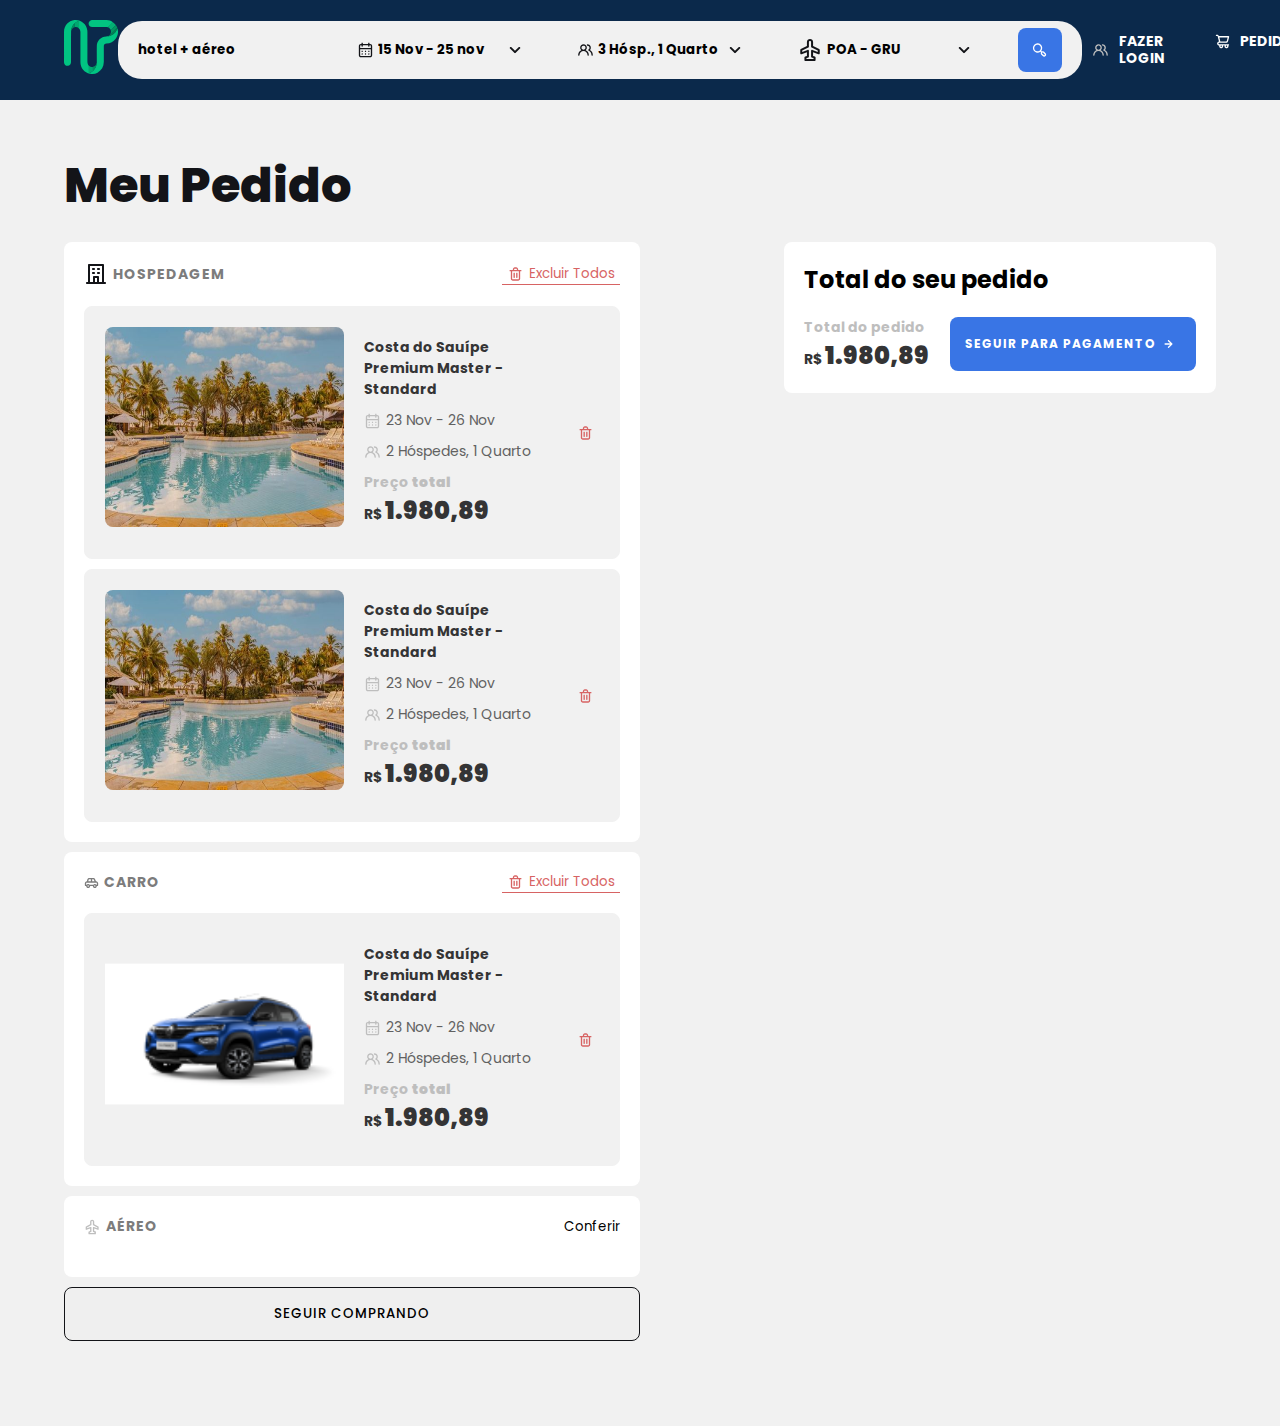
==== commit 693a0428: "." ====
--- a/views/checkout.html
+++ b/views/checkout.html
@@ -1,5 +1,5 @@
 <!DOCTYPE html>
-<html lang="en">
+<html translate="no">
 <head>
   <meta charset="UTF-8">
   <meta http-equiv="X-UA-Compatible" content="IE=edge">
@@ -72,7 +72,7 @@
                 </div>
                 <button class="btn btn-delete">
                   <img src="../assets/images/Trash.svg" alt="">
-                  Excluir
+                  Excluir Todos
                 </button>
               </div>
       
@@ -145,7 +145,7 @@
                 </div>
                 <button class="btn btn-delete">
                   <img src="../assets/images/Trash.svg" alt="">
-                  Excluir
+                  Excluir Todos
                 </button>
               </div>
       
--- a/assets/css/styles.min.css
+++ b/assets/css/styles.min.css
@@ -1 +1 @@
-@import"https://fonts.googleapis.com/css2?family=Poppins:wght@300;400;500;600;700;800&display=swap";:root{--primary-color: #3975E5;--secondary-color: #0B294B;--terciary-color: #20C997;--feedback-good-color: #78D9BC;--feedback-attention-color: #F6CE65;--feedback-bad-color: #D76363;--neutral-low-color: #131418;--neutral-low-light-color: #7C7C7C;--neutral-low-medium-color: #616161;--neutral-low-dark-color: #343435;--neutral-high-color: #C4C4C4;--neutral-high-light-color: #F1F1F1;--neutral-high-medium-color: #D8D8D8;--neutral-high-dark-color: #BEBEBE;--white-color: #FFF;--black-color: #000;--font-family: "Poppins", brother-1816, sans-serif;--font-extrabold: 800;--font-bold: 700;--font-medium: 500;--font-regular: 400;--font-thin: 350;--font-size-xxxs: 12px;--font-size-xxs: 14px;--font-size-xxs: 14px;--font-size-xs: 16px;--font-size-sm: 20px;--font-size-md: 24px;--font-size-lg: 32px;--font-size-xl: 40px;--font-size-xxl: 48px;--font-size-xxxl: 64px;--font-size-display: 80px;--font-size-giant: 96px;--font-size-enormous: 128px;--line-height-default: 100%;--line-height-xs: 115%;--line-height-sm: 120%;--line-height-md: 133%;--line-height-lg: 150%;--line-height-xl: 170%;--line-height-xxl: 200%;--border-radius-none: 0px;--border-radius-sm: 8px;--border-radius-md: 16px;--border-radius-lg: 24px;--border-radius-pill: 500px;--border-width-none: 0px;--border-width-hairline: 1px;--border-width-thin: 2px;--border-width-thick: 4px;--border-width-heavy: 8px;--opacity-semiopaque: .72;--opacity-bold: .64;--opacity-medium: .32;--opacity-light: .16;--opacity-transparent: .08;--shadow-level-1: 0px 4px 8px;--shadow-level-2: 0px 8px 24px;--shadow-level-3: 0px 16px 32px;--shadow-level-4: 0px 16px 48px}*{margin:0;padding:0;-webkit-box-sizing:border-box;box-sizing:border-box;font-family:var(--font-family)}@media(max-width: 1080px){html{font-size:93.75%}}@media(max-width: 720px){html{font-size:87.5%}}select,button{cursor:pointer}a{color:inherit;text-decoration:none;color:var(--black-color)}.btn{padding:1rem 1.5rem;border-radius:var(--border-radius-sm);display:-webkit-box;display:-ms-flexbox;display:flex;gap:0.3125rem;-webkit-box-align:center;-ms-flex-align:center;align-items:center;font-weight:var(--font-bold);text-transform:uppercase;-webkit-transition:.4s;transition:.4s}.btn.btn-transparent{background-color:rgba(0,0,0,0)}.btn.btn-filter-sidebar{padding:0.625rem 0.9375rem;border:solid 0.125rem var(--neutral-high-medium-color);color:var(--neutral-high-medium-color);border-radius:var(--border-radius-sm);font-size:var(--font-size-xxs);-webkit-transition:.4s;transition:.4s}.btn.btn-filter-sidebar:hover,.btn.btn-filter-sidebar.selected{border-color:var(--secondary-color);color:var(--secondary-color)}.btn.btn-blue{background-color:var(--primary-color);color:var(--white-color)}.btn.btn-border-bottom{border-bottom:1px solid var(--black-color);border-radius:0}.btn.btn-action{padding:0;font-weight:var(--font-regular);text-transform:capitalize;-webkit-transition:.3s;transition:.3s}.btn.btn-action:hover{font-weight:var(--font-bold)}.btn.btn-delete{background-color:rgba(0,0,0,0);padding:0 0.3125rem;display:-webkit-box;display:-ms-flexbox;display:flex;-webkit-box-align:center;-ms-flex-align:center;align-items:center;gap:0.3125rem;color:var(--feedback-bad-color);border-bottom:solid 0.0625rem var(--feedback-bad-color);border-radius:0;font-weight:var(--font-regular);text-transform:capitalize;-webkit-transition:.3s;transition:.3s}.btn.btn-delete:hover{border-width:0.125rem;font-weight:var(--font-bold)}.btn.no-border{border:none}.btn.btn-letter-spacing{letter-spacing:1px;font-weight:var(--font-medium)}.btn.button_continue_checkout{display:-webkit-box;display:-ms-flexbox;display:flex;width:100%;border:1px solid var(--neutral-low-color);border-radius:var(--border-radius-sm);-webkit-box-align:center;-ms-flex-align:center;align-items:center;-webkit-box-pack:center;-ms-flex-pack:center;justify-content:center}.btn.button_continue_checkout:hover{font-weight:var(--font-bold);border-width:2px}.btn.btn-social-medias{padding:10px 20px;width:200px;border-radius:0;height:40px;display:-webkit-box;display:-ms-flexbox;display:flex;-webkit-box-align:center;-ms-flex-align:center;align-items:center;-webkit-box-pack:start;-ms-flex-pack:start;justify-content:flex-start;gap:5px;text-transform:capitalize;font-weight:var(--font-regular);font-size:var(--font-size-xxxs);color:var(--white-color);-webkit-transition:.3s;transition:.3s}.btn.btn-social-medias:hover{opacity:var(--opacity-semiopaque)}.btn.btn-social-medias.facebook-button{background-color:#1877f2}.btn.btn-social-medias.apple-button{background-color:var(--black-color);-webkit-box-pack:center;-ms-flex-pack:center;justify-content:center}.btn.btn-social-medias.google-button{background-color:#346ef1;padding-left:0;-webkit-box-pack:start;-ms-flex-pack:start;justify-content:start}.btn.btn-social-medias.local_account-button{background-color:var(--white-color);color:var(--black-color);border:solid 1px var(--black-color);-webkit-box-pack:center;-ms-flex-pack:center;justify-content:center}.btn:hover{opacity:var(--opacity-semiopaque)}*{padding:0;margin:0;-webkit-box-sizing:border-box;box-sizing:border-box;text-decoration:none;list-style:none;font-family:var(--font-family);outline:none;border:none}body{height:100vh}.motor-background{background-color:var(--neutral-low-light-color);height:40vh;position:relative}header{height:6.25rem;display:-webkit-box;display:-ms-flexbox;display:flex;-webkit-box-pack:justify;-ms-flex-pack:justify;justify-content:space-between;-webkit-box-align:center;-ms-flex-align:center;align-items:center;padding:0 4rem}header .icon_container img{height:3.375rem;width:3.375rem}header nav ul{display:-webkit-box;display:-ms-flexbox;display:flex;gap:1.875rem}header nav ul li{padding:0.625rem}header nav ul li a{display:-webkit-box;display:-ms-flexbox;display:flex;gap:0.625rem;color:var(--white-color);gap:0.625rem;font-size:var(--font-size-xxs);line-height:var(--line-height-sm);font-weight:var(--font-bold);-webkit-transition:.4s;transition:.4s}header nav ul li a:hover{opacity:var(--opacity-semiopaque)}.motor_search{background-color:var(--white-color);width:90%;margin:0 auto;border-radius:var(--border-radius-sm);padding:1.25rem 1.875rem;border:solid var(--border-width-hairline) var(--neutral-high-dark-color);position:absolute;left:5%;top:80%}.motor_search h2{font-weight:var(--font-extrabold);font-size:var(--font-size-lg)}.motor_search .search_options-container{display:-webkit-box;display:-ms-flexbox;display:flex;-webkit-box-pack:justify;-ms-flex-pack:justify;justify-content:space-between;-webkit-box-align:center;-ms-flex-align:center;align-items:center;height:auto;padding:0.75rem}.motor_search .search_options-container .search_options{display:-webkit-box;display:-ms-flexbox;display:flex;gap:0.3125rem;background-color:var(--neutral-high-medium-color);width:-webkit-fit-content;width:-moz-fit-content;width:fit-content;border-radius:var(--border-radius-lg);padding:0.1875rem;-webkit-box-pack:justify;-ms-flex-pack:justify;justify-content:space-between}.motor_search .search_options-container .search_options a{display:-webkit-box;display:-ms-flexbox;display:flex;gap:0.3125rem;-webkit-box-align:center;-ms-flex-align:center;align-items:center;padding:0.5rem 0.75rem;background-color:rgba(0,0,0,0);border-radius:var(--border-radius-lg);font-size:var(--font-size-xxs);font-weight:var(--font-bold);color:var(--neutral-high-dark-color);-webkit-transition:.4s;transition:.4s}.motor_search .search_options-container .search_options a.current{background-color:var(--white-color);color:var(--black-color)}.motor_search .search_options-container .search_options a:hover{background-color:var(--white-color);color:var(--black-color)}.motor_search .search_options-container .search_options a img{width:0.875rem;height:0.875rem}.motor_search .disclaimer-container{display:-webkit-box;display:-ms-flexbox;display:flex;margin:1.5rem 0 0 0}.motor_search .disclaimer-container img{height:2.1875rem;width:2.1875rem}.motor_search .disclaimer-container p{font-size:var(--font-size-xxs);color:var(--neutral-high-dark-color);line-height:var(--line-height-sm);display:-webkit-box;display:-ms-flexbox;display:flex;-webkit-box-align:center;-ms-flex-align:center;align-items:center;gap:0.3125rem}.search_fields-container{background-color:var(--neutral-high-light-color);height:5.625rem;width:100%;border-radius:var(--border-radius-lg);display:grid;grid-template-columns:2fr 2fr 2fr 1fr}.search_fields-container .input_field-container{display:-webkit-box;display:-ms-flexbox;display:flex;-webkit-box-orient:vertical;-webkit-box-direction:normal;-ms-flex-direction:column;flex-direction:column;-webkit-box-pack:center;-ms-flex-pack:center;justify-content:center;padding:0 2.1875rem;position:relative}.search_fields-container .input_field-container input{background-color:rgba(0,0,0,0);padding:0.625rem}.search_fields-container .input_field-container input::-webkit-input-placeholder{color:var(--neutral-low-medium-color);font-size:var(--font-size-xs)}.search_fields-container .input_field-container input::-moz-placeholder{color:var(--neutral-low-medium-color);font-size:var(--font-size-xs)}.search_fields-container .input_field-container input:-ms-input-placeholder{color:var(--neutral-low-medium-color);font-size:var(--font-size-xs)}.search_fields-container .input_field-container input::-ms-input-placeholder{color:var(--neutral-low-medium-color);font-size:var(--font-size-xs)}.search_fields-container .input_field-container input::placeholder{color:var(--neutral-low-medium-color);font-size:var(--font-size-xs)}.search_fields-container .input_field-container .field_label-container{display:-webkit-box;display:-ms-flexbox;display:flex;gap:0.3125rem}.search_fields-container .input_field-container .field_label-container img.right-icon{height:1rem;width:1rem;position:absolute;right:2.1875rem;top:2.1875rem;cursor:pointer}.search_fields-container .input_field-container .field_label-container label{font-size:var(--font-size-xxs);color:var(--neutral-high-dark-color);font-weight:var(--font-bold);text-transform:uppercase}.search_fields-container .motor_button-container{display:-webkit-box;display:-ms-flexbox;display:flex;-webkit-box-pack:end;-ms-flex-pack:end;justify-content:flex-end;-webkit-box-align:center;-ms-flex-align:center;align-items:center;padding:0 1.875rem}.flex_align_center{display:-webkit-box;display:-ms-flexbox;display:flex;-webkit-box-align:center;-ms-flex-align:center;align-items:center;gap:10px}.overlay_guests{display:none}.overlay_guests.active{display:-webkit-box;display:-ms-flexbox;display:flex;-webkit-box-orient:vertical;-webkit-box-direction:normal;-ms-flex-direction:column;flex-direction:column;gap:15px;position:absolute;top:100px;right:0px;z-index:1000;background-color:var(--neutral-low-light-color);background-color:var(--white-color);border-radius:var(--border-radius-sm);width:90%;padding:20px}.overlay_guests.active h4{font-size:var(--font-size-xxs);color:var(--neutral-high-dark-color);font-weight:var(--font-bold);letter-spacing:1px;text-transform:uppercase;margin-bottom:10px}.overlay_guests.active h3{font-size:var(--font-size-xs);color:var(--black-color);font-weight:var(--font-bold)}.overlay_guests.active .overlay_content-item{display:-webkit-box;display:-ms-flexbox;display:flex;-webkit-box-pack:justify;-ms-flex-pack:justify;justify-content:space-between;-webkit-box-align:center;-ms-flex-align:center;align-items:center}.overlay_guests.active .overlay_content-item .overlay_item-label{color:var(--neutral-high-dark-color);font-size:var(--font-size-xxs)}.overlay_guests.active .overlay_add_room-container{display:-webkit-box;display:-ms-flexbox;display:flex;height:60px;-webkit-box-pack:center;-ms-flex-pack:center;justify-content:center;-webkit-box-align:center;-ms-flex-align:center;align-items:center}.overlay_guests.active .overlay_add_room-container button{height:100%;background-color:rgba(0,0,0,0);border:2px solid var(--black-color);cursor:pointer;font-size:var(--font-size-xs);text-transform:uppercase;padding:10px;font-weight:var(--font-medium);border-radius:var(--border-radius-sm);letter-spacing:1px;-webkit-transition:.3s;transition:.3s}.overlay_guests.active .overlay_add_room-container button:hover{font-weight:var(--font-bold)}.overlay_guests.active .overlay_buttons-container{display:-webkit-box;display:-ms-flexbox;display:flex;gap:10px;-webkit-box-align:center;-ms-flex-align:center;align-items:center;-webkit-box-pack:center;-ms-flex-pack:center;justify-content:center}.overlay_guests.active .overlay_buttons-container p.count_adults{color:var(--black-color);font-weight:var(--font-bold);font-size:var(--font-size-sm)}.overlay_guests.active .overlay_buttons-container .overley_action_button{border-radius:50%;border:2px solid var(--black-color);background-color:#fff;display:-webkit-box;display:-ms-flexbox;display:flex;-webkit-box-pack:center;-ms-flex-pack:center;justify-content:center;-webkit-box-align:center;-ms-flex-align:center;align-items:center;padding:5px;cursor:pointer;-webkit-transition:.3s;transition:.3s}body{background-color:var(--neutral-high-light-color)}.header-dark{background-color:var(--secondary-color)}.header-dark .header_motor_search{display:-webkit-box;display:-ms-flexbox;display:flex;-webkit-box-align:center;-ms-flex-align:center;align-items:center;gap:1.25rem;background-color:var(--neutral-high-light-color);border-radius:var(--border-radius-lg);padding:0.4375rem 1.25rem}.header-dark .header_motor_search .input_field{display:-webkit-box;display:-ms-flexbox;display:flex;-webkit-box-align:center;-ms-flex-align:center;align-items:center;gap:0.3125rem;width:12.5rem}.header-dark .header_motor_search .input_field input{background-color:rgba(0,0,0,0);font-weight:var(--font-bold)}.header-dark .header_motor_search .input_field input.custom-width-input{width:60%}.container{width:90%;margin:0 auto}.container .title_container{padding:1.875rem 0}.container .title_container h1{font-weight:var(--font-extrabold)}.order_filters-container{display:-webkit-box;display:-ms-flexbox;display:flex;-webkit-box-align:center;-ms-flex-align:center;align-items:center;gap:1.5rem}.order_filters-container p{font-weight:var(--font-bold);color:var(--neutral-low-light-color)}.order_filters-container .order_filter_item-container{display:-webkit-box;display:-ms-flexbox;display:flex;gap:0.3125rem}.order_filters-container .order_filter_item-container .order_filter_item{border:solid var(--border-width-hairline) var(--neutral-high-medium-color);border-radius:var(--border-radius-sm);padding:0.25rem;cursor:pointer;-webkit-transition:.4s;transition:.4s}.order_filters-container .order_filter_item-container .order_filter_item p{color:var(--neutral-high-medium-color);font-weight:var(--font-bold);font-size:var(--font-size-xxxs);text-transform:uppercase;-webkit-transition:.4s;transition:.4s}.order_filters-container .order_filter_item-container .order_filter_item:hover{border-color:var(--black-color);color:var(--black-color)}.order_filters-container .order_filter_item-container .order_filter_item:hover p{color:var(--black-color)}.container_content{display:-webkit-box;display:-ms-flexbox;display:flex;-webkit-box-pack:justify;-ms-flex-pack:justify;justify-content:space-between}.container_content .hotel_list-container{margin-top:3.125rem;display:-webkit-box;display:-ms-flexbox;display:flex;-webkit-box-orient:vertical;-webkit-box-direction:normal;-ms-flex-direction:column;flex-direction:column;gap:1.25rem;width:75%;border-radius:var(--border-radius-sm);-webkit-transition:.4s;transition:.4s}.container_content .hotel_list-container .hotel_list-item{display:grid;grid-template-columns:1fr 4fr}.container_content .hotel_list-container .hotel_list-item .image_hotel{width:25rem;height:100%;border-radius:0;background-color:var(--white-color)}.container_content .hotel_list-container .hotel_list-item .image_hotel img{width:100%;height:100%;border-radius:var(--border-radius-sm)}.container_content .hotel_list-container .hotel_list-item .card_body-container{padding:1.25rem 1.875rem;background-color:var(--white-color);border-radius:0 var(--border-radius-sm) var(--border-radius-sm) 0}.container_content .hotel_list-container .hotel_list-item .card_body-container .card_title-container{display:-webkit-box;display:-ms-flexbox;display:flex;-webkit-box-pack:justify;-ms-flex-pack:justify;justify-content:space-between}.container_content .hotel_list-container .hotel_list-item .card_body-container .card_title-container .label-container{background-color:var(--secondary-color);padding:0.3125rem 0.625rem;border-radius:var(--border-radius-sm)}.container_content .hotel_list-container .hotel_list-item .card_body-container .card_title-container .label-container p.label{color:var(--white-color);font-weight:var(--font-bold)}.container_content .hotel_list-container .hotel_list-item .card_body-container .card_title-container .assessment-container{background-color:var(--feedback-good-color);padding:0.3125rem 0.625rem;border-radius:var(--border-radius-sm)}.container_content .hotel_list-container .hotel_list-item .card_body-container .card_title-container .assessment-container p{color:var(--white-color);font-weight:var(--font-regular)}.container_content .hotel_list-container .hotel_list-item .card_body-container .card_title-container .assessment-container p span{font-size:var(--font-size-sm);font-weight:var(--font-bold)}.container_content .hotel_list-container .hotel_list-item .card_body-container .card-content{padding:0.75rem 0}.container_content .hotel_list-container .hotel_list-item .card_body-container .card-content h3{font-size:var(--font-size-md)}.container_content .hotel_list-container .hotel_list-item .card_body-container .card-content p{padding-top:0.3125rem;font-size:var(--font-size-xxxs);color:var(--neutral-low-light-color)}.container_content .hotel_list-container .hotel_list-item .card_body-container .card-content .boardTypes-container{display:grid;grid-template-columns:1fr 1fr;gap:0.9375rem;padding-top:1.875rem}.container_content .hotel_list-container .hotel_list-item .card_body-container .card-content .boardTypes-container .boardType-content{display:-webkit-box;display:-ms-flexbox;display:flex;gap:0.3125rem;-webkit-box-align:center;-ms-flex-align:center;align-items:center}.container_content .hotel_list-container .hotel_list-item .card_body-container .card-content .boardTypes-container .boardType-content img{height:0.75rem;width:0.75rem}.container_content .hotel_list-container .hotel_list-item .card_body-container .card-content .boardTypes-container .boardType-content p{font-size:var(--font-size-xxs);color:var(--feedback-good-color)}.container_content .hotel_list-container .hotel_list-item .card_body-container .card-content .price_details-container{padding-top:0.9375rem;display:-webkit-box;display:-ms-flexbox;display:flex;-webkit-box-pack:justify;-ms-flex-pack:justify;justify-content:space-between;-webkit-box-align:center;-ms-flex-align:center;align-items:center}.container_content .hotel_list-container .hotel_list-item .card_body-container .card-content .price_details-container p{color:var(--neutral-high-dark-color);font-size:var(--font-size-x-xs)}.container_content .hotel_list-container .hotel_list-item .card_body-container .card-content .price_details-container p span.dark_text{font-weight:var(--font-bold)}.container_content .hotel_list-container .hotel_list-item .card_body-container .card-content .price_details-container .discount-container{padding:0.3125rem 0.625rem;text-align:center;background-color:var(--primary-color);border-radius:var(--border-radius-sm)}.container_content .hotel_list-container .hotel_list-item .card_body-container .card-content .price_details-container .discount-container p{font-weight:var(--font-bold);color:var(--white-color);font-size:var(--font-size-xxxs)}.container_content .hotel_list-container .hotel_list-item .card_body-container .card-content .price_details-container .price-container{text-align:end}.container_content .hotel_list-container .hotel_list-item .card_body-container .card-content .price_details-container .price-container p{font-weight:var(--font-bold)}.container_content .hotel_list-container .hotel_list-item .card_body-container .card-content .price_details-container .price-container p.price_depor{font-size:var(--font-size-xxs)}.container_content .hotel_list-container .hotel_list-item .card_body-container .card-content .price_details-container .price-container p.price{font-size:var(--font-size-md);color:var(--black-color)}.container_content .hotel_list-container .hotel_list-item .card_body-container .card-content .price_details-container .price-container p.price span.small_text{font-size:var(--font-size-xxs)}.container_content .filters-container{width:20%;padding:3.125rem 0}.container_content .filters-container .filter_title-container{padding:0 0 1.875rem 0;display:-webkit-box;display:-ms-flexbox;display:flex;-webkit-box-pack:justify;-ms-flex-pack:justify;justify-content:space-between;-webkit-box-align:center;-ms-flex-align:center;align-items:center}.container_content .filters-container .filter_title-container h3{font-size:var(--font-size-md);font-weight:var(--font-bold)}.container_content .filters-container .filters-content h4{color:var(--neutral-low-medium-color);font-weight:var(--font-bold);letter-spacing:0.0625rem;text-transform:uppercase}.container_content .filters-container .filters-content .graphic{height:9.375rem;display:-webkit-box;display:-ms-flexbox;display:flex;-webkit-box-pack:center;-ms-flex-pack:center;justify-content:center}.container_content .filters-container .filters-content .price_minmax-container{padding:0.625rem 0;display:-webkit-box;display:-ms-flexbox;display:flex;-webkit-box-pack:center;-ms-flex-pack:center;justify-content:center;gap:0.9375rem}.container_content .filters-container .filters-content .price_minmax-container .minmax_card{background-color:var(--white-color);padding:1.25rem 1.25rem;border-radius:var(--border-radius-sm);border:0.125rem solid var(--neutral-high-medium-color);display:-webkit-box;display:-ms-flexbox;display:flex;-webkit-box-orient:vertical;-webkit-box-direction:normal;-ms-flex-direction:column;flex-direction:column;gap:0.3125rem;cursor:pointer;-webkit-transition:.4s;transition:.4s}.container_content .filters-container .filters-content .price_minmax-container .minmax_card h4{font-size:var(--font-size-xxxs);-webkit-transition:.4s;transition:.4s}.container_content .filters-container .filters-content .price_minmax-container .minmax_card p{color:var(--neutral-high-dark-color);-webkit-transition:.4s;transition:.4s}.container_content .filters-container .filters-content .price_minmax-container .minmax_card:hover{border-color:var(--secondary-color)}.container_content .filters-container .filters-content .price_minmax-container .minmax_card:hover h4,.container_content .filters-container .filters-content .price_minmax-container .minmax_card:hover p{color:var(--secondary-color)}.container_content .filters-container .filters-content .btns-container{display:-webkit-box;display:-ms-flexbox;display:flex;gap:5px}.container_content .filters-container .filters-content .filter_rooms-container,.container_content .filters-container .filters-content .filter_rating-container,.container_content .filters-container .filters-content .filter_flight_company-container{padding-top:3.125rem;display:-webkit-box;display:-ms-flexbox;display:flex;-webkit-box-orient:vertical;-webkit-box-direction:normal;-ms-flex-direction:column;flex-direction:column;gap:0.9375rem}.container_content .filters-container .filters-content .filter_flight_company-container .filter_flight_company-content{display:-webkit-box;display:-ms-flexbox;display:flex;-webkit-box-orient:vertical;-webkit-box-direction:normal;-ms-flex-direction:column;flex-direction:column;gap:1.5625rem}.container_content .filters-container .filters-content .filter_flight_company-container .filter_flight_company-content .filter_flight_company-item{display:-webkit-box;display:-ms-flexbox;display:flex;-webkit-box-align:center;-ms-flex-align:center;align-items:center;gap:0.625rem;cursor:pointer}.container_content .filters-container .filters-content .filter_flight_company-container .filter_flight_company-content .filter_flight_company-item p{color:var(--neutral-high-dark-color);font-size:var(--font-size-xxs)}.container_content .filters-container .filters-content .filter_flight_company-container .filter_flight_company-content .filter_flight_company-item .check{padding:0rem;border:0;border-radius:var(--border-radius-sm);cursor:pointer}.header-dark{background-color:var(--secondary-color)}.header-dark .header_motor_search{display:-webkit-box;display:-ms-flexbox;display:flex;-webkit-box-align:center;-ms-flex-align:center;align-items:center;gap:1.25rem;background-color:var(--neutral-high-light-color);border-radius:var(--border-radius-lg);padding:0.4375rem 1.25rem}.header-dark .header_motor_search .input_field{display:-webkit-box;display:-ms-flexbox;display:flex;-webkit-box-align:center;-ms-flex-align:center;align-items:center;gap:0.3125rem;width:12.5rem}.header-dark .header_motor_search .input_field input{background-color:rgba(0,0,0,0);font-weight:var(--font-bold)}.header-dark .header_motor_search .input_field input.custom-width-input{width:60%}.header-dark .header_motor_search button{background-color:var(--primary-color);padding:0.625rem;border-radius:var(--border-radius-sm);display:-webkit-box;display:-ms-flexbox;display:flex;-webkit-box-align:center;-ms-flex-align:center;align-items:center;-webkit-box-pack:center;-ms-flex-pack:center;justify-content:center}.image-container{padding:1.875rem 0 0 0;width:100%;display:grid;grid-template-columns:50% 24% 24%;gap:1rem}.image-container img{width:100%;height:100%;border-radius:var(--border-radius-sm);background-size:cover}.image-container img:nth-child(1){grid-row:1/3}.collumn{display:grid;grid-template-columns:6fr 3fr;gap:1.25rem;padding:1.875rem 0}.hotel_detail-container{border-radius:var(--border-radius-sm);display:-webkit-box;display:-ms-flexbox;display:flex;-webkit-box-orient:vertical;-webkit-box-direction:normal;-ms-flex-direction:column;flex-direction:column;gap:1rem}.hotel_detail-container .description-container{background-color:var(--white-color);padding:1.875rem;border-radius:var(--border-radius-sm)}.hotel_detail-container .description-container .rating-container{display:-webkit-box;display:-ms-flexbox;display:flex;-webkit-box-pack:justify;-ms-flex-pack:justify;justify-content:space-between;-webkit-box-align:center;-ms-flex-align:center;align-items:center}.hotel_detail-container .description-container .rating-container .card-boardType{padding:0.3125rem 0.625rem;border-radius:var(--border-radius-sm);background-color:var(--secondary-color)}.hotel_detail-container .description-container .rating-container .card-boardType p{color:var(--white-color);font-weight:var(--font-bold);text-align:center}.hotel_detail-container .description-container .detail_container{padding:1rem 0;display:-webkit-box;display:-ms-flexbox;display:flex;-webkit-box-orient:vertical;-webkit-box-direction:normal;-ms-flex-direction:column;flex-direction:column;gap:1rem}.hotel_detail-container .description-container .detail_container h1{font-weight:var(--font-extrabold);font-size:var(--font-size-xxl);color:var(--neutral-low-color)}.hotel_detail-container .description-container .detail_container .detail_description{font-size:var(--font-size-sm);line-height:1.6875rem;color:var(--neutral-low-light-color)}.hotel_detail-container .type_room-content{padding:1rem 0;display:-webkit-box;display:-ms-flexbox;display:flex;-webkit-box-orient:vertical;-webkit-box-direction:normal;-ms-flex-direction:column;flex-direction:column;gap:0.625rem}.hotel_detail-container .type_room-content .type-room-item{display:-webkit-box;display:-ms-flexbox;display:flex;gap:1rem}.hotel_detail-container .type_room-content .type-room-item .type_room-image{height:16.875rem;width:28.125rem}.hotel_detail-container .type_room-content .type-room-item .type_room-image img{width:100%;height:100%;border-radius:var(--border-radius-sm)}.hotel_detail-container .type_room-content .type-room-item .type_room-details .item_content-container{display:-webkit-box;display:-ms-flexbox;display:flex;-webkit-box-pack:justify;-ms-flex-pack:justify;justify-content:space-between;position:relative}.hotel_detail-container .type_room-content .type-room-item .type_room-details .item_content-container .description_container{padding:1.25rem 0;display:-webkit-box;display:-ms-flexbox;display:flex;-webkit-box-orient:vertical;-webkit-box-direction:normal;-ms-flex-direction:column;flex-direction:column;gap:1.25rem;width:60%}.hotel_detail-container .type_room-content .type-room-item .type_room-details .item_content-container .description_container h3{font-size:var(--font-size-md);font-weight:var(--font-bold);color:var(--neutral-low-color)}.hotel_detail-container .type_room-content .type-room-item .type_room-details .item_content-container .description_container .detail_description{font-size:var(--font-size-xxs);line-height:1rem;color:var(--neutral-low-light-color)}.hotel_detail-container .type_room-content .type-room-item .type_room-details .item_content-container .type_room_price-container{display:-webkit-box;display:-ms-flexbox;display:flex;-webkit-box-orient:vertical;-webkit-box-direction:normal;-ms-flex-direction:column;flex-direction:column;gap:0.3125rem}.hotel_detail-container .type_room-content .type-room-item .type_room-details .item_content-container .type_room_price-container p.label{color:var(--neutral-high-dark-color);font-size:var(--font-size-xxs);text-align:end}.hotel_detail-container .type_room-content .type-room-item .type_room-details .item_content-container .type_room_price-container p.label span{font-weight:var(--font-bold)}.hotel_detail-container .type_room-content .type-room-item .type_room-details .item_content-container .type_room_price-container p.type_room-price{color:var(--neutral-low-dark-color);font-size:var(--font-size-xxs);text-align:end;font-weight:var(--font-bold)}.hotel_detail-container .type_room-content .type-room-item .type_room-details .item_content-container .type_room_price-container p.type_room-price span{font-size:var(--font-size-md)}.hotel_detail-container .type_room-content .type-room-item .type_room-details .item_content-container .room_type_facilities-container{display:grid;grid-template-columns:1fr 1fr;row-gap:0.9375rem}.hotel_detail-container .type_room-content .type-room-item .type_room-details .item_content-container .room_type_facilities-container .facilitie-item{display:-webkit-box;display:-ms-flexbox;display:flex;-webkit-box-align:center;-ms-flex-align:center;align-items:center;gap:0.3125rem}.hotel_detail-container .type_room-content .type-room-item .type_room-details .item_content-container .room_type_facilities-container .facilitie-item img{width:0.875rem;height:0.875rem}.hotel_detail-container .type_room-content .type-room-item .type_room-details .item_content-container .room_type_facilities-container .facilitie-item p{font-size:var(--font-size-xxs)}.hotel_detail-container .type_room-content .type-room-item .type_room-details .item_content-container .select_button-container{position:absolute;bottom:30%;right:0}.hotel_detail-container .type_room-content .type-room-item .type_room-details .item_content-container .select_button-container button{padding:0.9375rem 0.9375rem;background-color:rgba(0,0,0,0);border:solid 0.125rem var(--neutral-low-color);color:var(--neutral-low-color);border-radius:var(--border-radius-sm);font-size:var(--font-size-xxs);text-transform:uppercase;font-weight:var(--font-bold);cursor:pointer;-webkit-transition:.3s;transition:.3s}.hotel_detail-container .type_room-content .type-room-item .type_room-details .item_content-container .select_button-container button:hover{background-color:var(--primary-color);color:var(--white-color);border:none}.hotel_detail-container .accordion_list{background-color:var(--white-color);padding:0 1.875rem;border-radius:var(--border-radius-sm)}.hotel_detail-container .accordion_list .accordion_list-header{height:4.5rem;display:-webkit-box;display:-ms-flexbox;display:flex;-webkit-box-align:center;-ms-flex-align:center;align-items:center;-webkit-box-pack:justify;-ms-flex-pack:justify;justify-content:space-between}.hotel_detail-container .accordion_list .accordion_list-header p.accordion_list-title{font-size:var(--font-size-xs);letter-spacing:0.0625rem;color:var(--neutral-low-light-color);text-transform:uppercase;font-weight:var(--font-bold)}.hotel_detail-container .accordion_list .accordion_list-header button{background-color:rgba(0,0,0,0);cursor:pointer}.hotel_detail-container .accordion_list .accordion_list-header button img{width:2.1875rem;height:2.1875rem}.hotel_detail-container .hotel_details-container{background-color:var(--white-color);border-radius:var(--border-radius-sm);padding:1.875rem;display:-webkit-box;display:-ms-flexbox;display:flex;-webkit-box-orient:vertical;-webkit-box-direction:normal;-ms-flex-direction:column;flex-direction:column;gap:1.875rem}.hotel_detail-container .hotel_details-container h3{font-weight:var(--font-bold);font-size:var(--font-size-sm);color:var(--neutral-low-color)}.hotel_detail-container .hotel_details-container p{font-size:var(--font-size-sm);color:var(--neutral-low-light-color);line-height:1.6875rem}.sidebar-container{background-color:var(--white-color);border-radius:var(--border-radius-sm);padding:1.875rem;display:-webkit-box;display:-ms-flexbox;display:flex;-webkit-box-orient:vertical;-webkit-box-direction:normal;-ms-flex-direction:column;flex-direction:column;gap:0.625rem;height:-webkit-fit-content;height:-moz-fit-content;height:fit-content}.sidebar-container h3{color:var(--neutral-low-color);font-weight:var(--font-bold);font-size:var(--font-size-md);line-height:2.25rem}.sidebar-container .sidebar_items_list{padding-top:1.875rem;display:-webkit-box;display:-ms-flexbox;display:flex;-webkit-box-orient:vertical;-webkit-box-direction:normal;-ms-flex-direction:column;flex-direction:column;gap:0.625rem}.sidebar-container .sidebar_items_list .sidebar_item{display:-webkit-box;display:-ms-flexbox;display:flex;-webkit-box-align:center;-ms-flex-align:center;align-items:center;-webkit-box-pack:justify;-ms-flex-pack:justify;justify-content:space-between;height:3.75rem}.sidebar-container .sidebar_items_list .sidebar_item .sidebar_item_label{display:-webkit-box;display:-ms-flexbox;display:flex;-webkit-box-align:center;-ms-flex-align:center;align-items:center;gap:0.3125rem}.sidebar-container .sidebar_items_list .sidebar_item .sidebar_item_label p{font-size:var(--font-size-xs);text-transform:uppercase;font-weight:var(--font-bold);letter-spacing:0.0625rem;color:var(--neutral-high-dark-color)}.sidebar-container .sidebar_items_list .sidebar_item .sidebar_item_label img{height:1.25rem;width:1.25rem}.sidebar-container .sidebar_items_list .sidebar_item .sidebar_price_container{display:-webkit-box;display:-ms-flexbox;display:flex;-webkit-box-orient:vertical;-webkit-box-direction:normal;-ms-flex-direction:column;flex-direction:column;gap:0.3125rem;color:var(--neutral-high-dark-color)}.sidebar-container .sidebar_items_list .sidebar_item .sidebar_price_container p.text_price{color:var(--neutral-low-dark-color);font-weight:var(--font-bold)}.sidebar-container .sidebar_items_list .sidebar_item span{color:var(--neutral-high-dark-color);font-size:var(--font-size-xxs)}.sidebar-container .sidebar_items_list .sidebar_item span.span_price{color:var(--neutral-low-dark-color);font-size:var(--font-size-md);font-weight:var(--font-bold)}.sidebar-container .sidebar_items_list .sidebar_item button,.sidebar-container .sidebar_items_list .sidebar_item a{padding:0.9375rem 0.625rem;background-color:rgba(0,0,0,0);border:solid 0.125rem var(--neutral-low-color);text-transform:uppercase;font-weight:var(--font-bold);font-size:var(--font-size-xxs);color:var(--neutral-low-color);border-radius:var(--border-radius-sm);text-align:center;display:-webkit-box;display:-ms-flexbox;display:flex;-webkit-box-align:center;-ms-flex-align:center;align-items:center;gap:0.3125rem;-webkit-transition:.3s;transition:.3s;cursor:pointer}.sidebar-container .sidebar_items_list .sidebar_item button.sidebar_btn_order,.sidebar-container .sidebar_items_list .sidebar_item a.sidebar_btn_order{background-color:var(--terciary-color);color:var(--white-color);border:none}.sidebar-container .sidebar_items_list .sidebar_item button.sidebar_btn_order:hover,.sidebar-container .sidebar_items_list .sidebar_item a.sidebar_btn_order:hover{opacity:var(--opacity-semiopaque)}.sidebar-container .sidebar_items_list .sidebar_item button.disabled,.sidebar-container .sidebar_items_list .sidebar_item a.disabled{background-color:var(--neutral-high-light-color);border:none;color:var(--neutral-high-dark-color);cursor:default}.sidebar-container .sidebar_items_list .sidebar_item button:hover:not(.disabled,.sidebar_btn_order),.sidebar-container .sidebar_items_list .sidebar_item a:hover:not(.disabled,.sidebar_btn_order){background-color:var(--primary-color);border:none;color:var(--white-color)}.card-boardType{padding:0.3125rem 0.625rem;border-radius:var(--border-radius-sm);background-color:var(--secondary-color);width:-webkit-fit-content;width:-moz-fit-content;width:fit-content}.card-boardType p{color:var(--white-color);font-weight:var(--font-bold);text-align:center;text-transform:uppercase;font-size:var(--font-size-xxxs)}.evaluation_notes-container{display:-webkit-box;display:-ms-flexbox;display:flex;gap:0.625rem;-webkit-box-align:center;-ms-flex-align:center;align-items:center}.evaluation_notes-container p{font-weight:var(--font-bold);color:var(--neutral-low-medium-color)}.evaluation_notes-container p.label{padding:0.3125rem 0.625rem;border-radius:var(--border-radius-sm);background-color:var(--feedback-good-color);color:var(--white-color);font-weight:var(--font-bold);text-align:center;font-size:var(--font-size-md)}.checkout-page{padding:3.125rem 0}.checkout-page h1{font-weight:var(--font-extrabold);font-size:var(--font-size-xxl)}.checkout-container{display:grid;grid-template-columns:1fr 1fr;padding:1.25rem 0}.checkout-container .booking_list{display:-webkit-box;display:-ms-flexbox;display:flex;-webkit-box-orient:vertical;-webkit-box-direction:normal;-ms-flex-direction:column;flex-direction:column;gap:0.625rem;border-radius:var(--border-radius-sm);padding:0 0 0.9375rem 0}.checkout-container .booking_list .booking_item{border-radius:var(--border-radius-sm);display:grid;gap:0.625rem;padding:0 1.25rem 1.25rem 1.25rem;background-color:var(--white-color)}.checkout-container .booking_list .booking_item .booking_item-header{display:-webkit-box;display:-ms-flexbox;display:flex;-webkit-box-pack:justify;-ms-flex-pack:justify;justify-content:space-between;-webkit-box-align:center;-ms-flex-align:center;align-items:center;padding:1.25rem 0}.checkout-container .booking_list .booking_item .booking_item-header p{color:var(--neutral-low-light-color);font-size:var(--font-size-xxs);letter-spacing:0.0625rem;text-transform:uppercase;font-weight:var(--font-bold)}.checkout-container .booking_list .booking_item .booking_item-header .booking_item-label{display:-webkit-box;display:-ms-flexbox;display:flex;-webkit-box-align:center;-ms-flex-align:center;align-items:center;gap:0.3125rem}.checkout-container .booking_list .booking_item .booking_item-content{border:solid 0.0625rem var(--neutral-high-light-color);border-radius:var(--border-radius-sm);display:-webkit-box;display:-ms-flexbox;display:flex;gap:1.25rem}.checkout-container .booking_list .booking_item .booking_item-content button{margin:auto 0 auto auto}.checkout-container .booking_list .booking_item .booking_item-content .booking_item-details{padding:0.625rem 0;width:40%;display:-webkit-box;display:-ms-flexbox;display:flex;-webkit-box-orient:vertical;-webkit-box-direction:normal;-ms-flex-direction:column;flex-direction:column;gap:0.625rem}.checkout-container .booking_list .booking_item .booking_item-content .booking_item-details h3{font-size:var(--font-size-xxs);color:var(--neutral-low-dark-color)}.checkout-container .booking_list .booking_item .booking_item-content .booking_item-details .booking_item_detail{display:-webkit-box;display:-ms-flexbox;display:flex;-webkit-box-align:center;-ms-flex-align:center;align-items:center;gap:0.3125rem}.checkout-container .booking_list .booking_item .booking_item-content .booking_item-details .booking_item_detail p{color:var(--neutral-low-medium-color);font-size:var(--font-size-xxs)}.checkout-container .booking_list .booking_item .booking_item-content .booking_item-details .booking_item_price-container p{color:var(--neutral-high-dark-color);font-size:var(--font-size-xxs);font-weight:var(--font-bold)}.checkout-container .booking_list .booking_item .booking_item-content .booking_item-details .booking_item_price-container p.price_text{color:var(--neutral-low-dark-color);font-size:var(--font-size-xxs)}.checkout-container .booking_list .booking_item .booking_item-content .booking_item-details .booking_item_price-container p.price_text b{font-size:var(--font-size-md)}.checkout-container .booking_list .booking_item .booking_item-content .booking_item-image{width:15.625rem;height:12.5rem}.checkout-container .booking_list .booking_item .booking_item-content .booking_item-image img{width:100%;height:100%;border-radius:var(--border-radius-sm)}.checkout-container .checkout_total_price-container{background-color:var(--white-color);height:-webkit-fit-content;height:-moz-fit-content;height:fit-content;border-radius:var(--border-radius-sm);padding:1.25rem;display:grid;gap:1.25rem;width:75%}.checkout-container .checkout_total_price-container h3{font-size:var(--font-size-md)}.checkout-container .checkout_total_price-container .booking_item_price-container p{color:var(--neutral-high-dark-color);font-size:var(--font-size-xxs);font-weight:var(--font-bold)}.checkout-container .checkout_total_price-container .booking_item_price-container p.price_text{color:var(--neutral-low-dark-color);font-size:var(--font-size-xxs)}.checkout-container .checkout_total_price-container .booking_item_price-container p.price_text b{font-size:var(--font-size-md)}.checkout_total_price-content{display:-webkit-box;display:-ms-flexbox;display:flex;-webkit-box-pack:justify;-ms-flex-pack:justify;justify-content:space-between}.checkout_total_price-content .btn_action{background-color:var(--primary-color);padding:0.9375rem;color:var(--white-color);text-transform:uppercase;letter-spacing:0.0625rem;display:-webkit-box;display:-ms-flexbox;display:flex;-webkit-box-align:center;-ms-flex-align:center;align-items:center;border-radius:var(--border-radius-sm);width:-webkit-fit-content;width:-moz-fit-content;width:fit-content;font-size:var(--font-size-xxxs);-webkit-transition:.3s;transition:.3s;font-weight:var(--font-bold)}.checkout_total_price-content .btn_action:hover:not(.disabled){opacity:var(--opacity-semiopaque)}.checkout_total_price-content .btn_action.disabled{color:var(--neutral-high-medium-color);background-color:var(--neutral-high-light-color);cursor:default}.payment_item-content{padding:0 0 0 10px;display:-webkit-box;display:-ms-flexbox;display:flex;-webkit-box-orient:vertical;-webkit-box-direction:normal;-ms-flex-direction:column;flex-direction:column;gap:10px}.payment_item-content .payment_item-field{border:solid 1px var(--neutral-high-color);border-radius:var(--border-radius-sm);padding:12px 20px;display:-webkit-box;display:-ms-flexbox;display:flex;-webkit-box-align:center;-ms-flex-align:center;align-items:center;gap:15px}.payment_item-content .payment_item-field img{height:20px;width:20px}.payment_item-content .payment_item-field .input_field{display:-webkit-box;display:-ms-flexbox;display:flex;-webkit-box-orient:vertical;-webkit-box-direction:normal;-ms-flex-direction:column;flex-direction:column}.payment_item-content .payment_item-field .input_field label{font-size:var(--font-size-xxs);color:var(--neutral-low-light-color);text-transform:uppercase;letter-spacing:1px;font-weight:var(--font-bold)}.payment_item-content .payment_item-field .input_field input{font-size:var(--font-size-xxs)}.payment_item-footer{display:-webkit-box;display:-ms-flexbox;display:flex;-webkit-box-pack:justify;-ms-flex-pack:justify;justify-content:space-between;padding:12px 15px;-webkit-box-align:center;-ms-flex-align:center;align-items:center;border-bottom:1px solid var(--neutral-high-dark-color);margin-bottom:12px}.login_buttons-container{display:-webkit-box;display:-ms-flexbox;display:flex;width:450px;margin:0 auto;-ms-flex-wrap:wrap;flex-wrap:wrap;gap:10px;-webkit-box-pack:center;-ms-flex-pack:center;justify-content:center;-webkit-box-align:center;-ms-flex-align:center;align-items:center}.booking_item{display:-webkit-box;display:-ms-flexbox;display:flex;-webkit-box-orient:vertical;-webkit-box-direction:normal;-ms-flex-direction:column;flex-direction:column;gap:10px}.booking_item .booking_item-header{display:-webkit-box;display:-ms-flexbox;display:flex;-webkit-box-align:center;-ms-flex-align:center;align-items:center;gap:5px}.booking_item .booking_item-header p{text-transform:uppercase;letter-spacing:1px;font-size:var(--font-size-xs);font-weight:var(--font-bold);color:var(--neutral-low-light-color)}.booking_item .booking_item-content{background-color:var(--neutral-high-light-color);border-radius:var(--border-radius-sm);padding:20px;display:grid;gap:5px}.booking_item .booking_item-content h4{color:var(--neutral-low-dark-color);font-size:var(--font-size-xxs);font-weight:var(--font-bold)}.booking_item .booking_item-content .item_detail{display:-webkit-box;display:-ms-flexbox;display:flex;-webkit-box-align:center;-ms-flex-align:center;align-items:center;gap:5px}.booking_item .booking_item-content .item_detail img{width:14px;height:14px}.booking_item .booking_item-content .item_detail p{font-size:var(--font-size-xxxs);color:var(--neutral-low-light-color)}.booking_item .booking_item-footer{display:-webkit-box;display:-ms-flexbox;display:flex;-webkit-box-align:center;-ms-flex-align:center;align-items:center;-webkit-box-pack:justify;-ms-flex-pack:justify;justify-content:space-between;margin-top:5px}.booking_item .booking_item-footer .detail_price-container p{color:var(--neutral-high-dark-color);font-size:var(--font-size-xxs)}.booking_item .booking_item-footer .detail_price-container p span{font-weight:var(--font-bold)}.booking_item .booking_item-footer .detail_price-container p.price_text{color:var(--neutral-low-dark-color)}.booking_item .booking_item-footer .detail_price-container p.price_text span{font-size:var(--font-size-sm)}.details_confirmation-container{width:100%;display:-webkit-box;display:-ms-flexbox;display:flex;-webkit-box-orient:vertical;-webkit-box-direction:normal;-ms-flex-direction:column;flex-direction:column;gap:10px}.details_confirmation-container .booking_success_message{display:-webkit-box;display:-ms-flexbox;display:flex;gap:20px;background-color:var(--white-color);border-radius:var(--border-radius-sm);width:80%;height:150px;-webkit-box-align:center;-ms-flex-align:center;align-items:center;-webkit-box-pack:center;-ms-flex-pack:center;justify-content:center}.details_confirmation-container .booking_success_message h3{font-size:var(--font-size-sm);color:var(--neutral-low-color)}.details_confirmation-container .booking_success_message p{color:var(--neutral-low-light-color);font-size:var(--font-size-xxs)}.details_confirmation-container .booking_success_message img{height:50px;width:50px}.details_confirmation-container .booking_payment-item{display:-webkit-box;display:-ms-flexbox;display:flex;width:80%;background-color:var(--white-color);border-radius:var(--border-radius-sm);-webkit-box-pack:justify;-ms-flex-pack:justify;justify-content:space-between;padding:20px}.details_confirmation-container .booking_payment-item .form_payment{width:150px}.details_confirmation-container .booking_payment-item .form_payment p{font-size:var(--font-size-xxs);text-align:end}.details_confirmation-container .booking_payment-item .form_payment p span{font-weight:var(--font-bold);font-size:var(--font-size-xs)}.details_confirmation-container .booking_payment-item .label_payment_item{display:-webkit-box;display:-ms-flexbox;display:flex;-webkit-box-align:center;-ms-flex-align:center;align-items:center;gap:10px}.details_confirmation-container .booking_payment-item .label_payment_item p{font-size:var(--font-size-xxs);text-transform:uppercase;letter-spacing:1px;font-weight:var(--font-medium)}.details_confirmation-container .booking_payment-item .label_payment_item img{height:20px;width:20px}.checkout_total_price-container{margin:0 0 0 auto}.display_flex_space{display:-webkit-box;display:-ms-flexbox;display:flex;-webkit-box-pack:justify;-ms-flex-pack:justify;justify-content:space-between}.service_item{background-color:var(--white-color);border-radius:var(--border-radius-sm);width:100%;cursor:pointer}.service_item .service_item-image{width:100%}.service_item .service_item-image img{border-top-left-radius:var(--border-radius-sm);border-top-right-radius:var(--border-radius-sm);width:100%}.service_item .service_item-content{display:-webkit-box;display:-ms-flexbox;display:flex;-webkit-box-orient:vertical;-webkit-box-direction:normal;-ms-flex-direction:column;flex-direction:column;gap:10px;padding:10px}.service_item .service_item-content .card_description-container p{color:var(--neutral-low-medium-color)}.service_item .service_item-content .card_description_price-container p{color:var(--neutral-high-dark-color)}.service_item .service_item-content .card_description_price-container p.price_text{color:var(--neutral-low-color);font-weight:var(--font-extrabold)}.service_item .service_item-content .card_description_price-container{display:-webkit-box;display:-ms-flexbox;display:flex;-webkit-box-pack:justify;-ms-flex-pack:justify;justify-content:space-between}.service_item .service_item-content .service_item-header{-webkit-box-align:center;-ms-flex-align:center;align-items:center}.service_item .service_item-content .service_item-header .label{font-size:var(--font-size-xs)}.service_item .service_item-content button{border:2px solid var(--neutral-low-color);margin:0 auto;display:-webkit-box;display:-ms-flexbox;display:flex;-webkit-box-pack:center;-ms-flex-pack:center;justify-content:center;-webkit-box-align:center;-ms-flex-align:center;align-items:center;width:100%}.service_item .service_item-content button:hover{background-color:var(--primary-color);border:none;color:var(--white-color);opacity:1}.display{display:grid;grid-template-columns:3fr 1fr;gap:20px}.display .sidebar{position:relative;top:107px}.services-container{display:grid;grid-template-columns:repeat(3, 1fr);gap:10px}.services_container .service_title-container{padding:30px 0}.services_container .service_title-container .service_title{font-size:var(--font-size-lg)}h1{font-weight:var(--font-extrabold);font-size:var(--font-size-xxl);color:var(--neutral-low-color)}.user_items-container{display:grid;grid-template-columns:repeat(3, 1fr);gap:10px;padding-top:20px}.user_items-container .user_item{display:-webkit-box;display:-ms-flexbox;display:flex;-webkit-box-orient:vertical;-webkit-box-direction:normal;-ms-flex-direction:column;flex-direction:column;-webkit-box-align:center;-ms-flex-align:center;align-items:center;-webkit-box-pack:center;-ms-flex-pack:center;justify-content:center;gap:10px;background-color:var(--white-color);height:150px;border-radius:var(--border-radius-sm);font-size:var(--font-size-sm);cursor:pointer;-webkit-transition:.3s;transition:.3s}.user_items-container .user_item:hover{font-weight:var(--font-bold)}.sub-header{display:-webkit-box;display:-ms-flexbox;display:flex;-webkit-box-align:center;-ms-flex-align:center;align-items:center;-webkit-box-pack:justify;-ms-flex-pack:justify;justify-content:space-between;padding:20px 0}.sub-header .user p{color:var(--neutral-low-medium-color)}.sub-header .logout_container{display:-webkit-box;display:-ms-flexbox;display:flex;gap:5px;-webkit-box-align:center;-ms-flex-align:center;align-items:center}.sub-header .logout_container p{color:var(--neutral-low-color)}.title_container{padding:40px 0}.title_container h1{font-weight:var(--font-extrabold);font-size:var(--font-size-xxl);text-transform:capitalize}.subtitle_container{margin:10px 0}.subtitle_container h3{font-weight:var(--font-bold);font-size:var(--font-size-xxs);letter-spacing:1px;text-transform:uppercase;color:var(--neutral-low-light-color)}.list_vouchers{padding:0 0 50px 0}.vouchers_list-container{display:grid;grid-template-columns:1fr 1fr;gap:30px}.voucher_item{background-color:var(--white-color);display:-webkit-box;display:-ms-flexbox;display:flex;gap:20px;border-radius:var(--border-radius-sm)}.voucher_item .voucher_image-container{width:40%;border-radius:var(--border-radius-sm)}.voucher_item .voucher_image-container img{background-size:cover;width:100%;height:100%;border-top-left-radius:var(--border-radius-sm);border-bottom-left-radius:var(--border-radius-sm)}.voucher_item .voucher_detail-container{width:60%;display:-webkit-box;display:-ms-flexbox;display:flex;-webkit-box-orient:vertical;-webkit-box-direction:normal;-ms-flex-direction:column;flex-direction:column;gap:10px;padding:20px 30px 20px 0}.voucher_item .voucher_detail-container .content_item{display:-webkit-box;display:-ms-flexbox;display:flex;gap:5px;-webkit-box-align:center;-ms-flex-align:center;align-items:center}.voucher_item .voucher_detail-container .content_item p{color:var(--neutral-low-medium-color);font-size:var(--font-size-xxs)}.voucher_item .voucher_detail-container .voucher_detail-footer{display:-webkit-box;display:-ms-flexbox;display:flex;-webkit-box-pack:justify;-ms-flex-pack:justify;justify-content:space-between;-webkit-box-align:center;-ms-flex-align:center;align-items:center}.voucher_item .voucher_detail-container .voucher_detail-footer p{color:var(--neutral-high-dark-color);font-size:var(--font-size-xxs)}.voucher_item .voucher_detail-container .voucher_detail-footer p.text_price{color:var(--neutral-low-dark-color);font-weight:var(--font-bold)}.voucher_item .voucher_detail-container .voucher_detail-footer p.text_price span{font-size:var(--font-size-md)}.list_orders{display:-webkit-box;display:-ms-flexbox;display:flex;-webkit-box-orient:vertical;-webkit-box-direction:normal;-ms-flex-direction:column;flex-direction:column;gap:20px;padding-bottom:30px}.qrcode_container{display:-webkit-box;display:-ms-flexbox;display:flex;-webkit-box-orient:vertical;-webkit-box-direction:normal;-ms-flex-direction:column;flex-direction:column;-webkit-box-align:center;-ms-flex-align:center;align-items:center;padding-top:150px;gap:70px}.qrcode_container .qrcode{height:135px;width:135px}.qrcode_container .qrcode_details{display:-webkit-box;display:-ms-flexbox;display:flex;-webkit-box-orient:vertical;-webkit-box-direction:normal;-ms-flex-direction:column;flex-direction:column;-webkit-box-align:center;-ms-flex-align:center;align-items:center}.qrcode_container .qrcode_details .qrcode_detail-item{display:-webkit-box;display:-ms-flexbox;display:flex;-webkit-box-align:center;-ms-flex-align:center;align-items:center;gap:5px}.qrcode_container .qrcode_details .qrcode_detail-item p{font-size:var(--font-size-xs);color:var(--neutral-low-medium-color)}.title_container{padding:30px 0}.title_container h1{font-weight:var(--font-extrabold);font-size:var(--font-size-xxl);color:var(--neutral-low-color)}.container_historic_content{background-color:var(--white-color);border-radius:var(--border-radius-sm);padding:20px;display:-webkit-box;display:-ms-flexbox;display:flex;-webkit-box-orient:vertical;-webkit-box-direction:normal;-ms-flex-direction:column;flex-direction:column}.container_historic_content .order_tab{display:-webkit-box;display:-ms-flexbox;display:flex;-webkit-box-pack:justify;-ms-flex-pack:justify;justify-content:space-between;-webkit-box-align:center;-ms-flex-align:center;align-items:center;padding:20px 0}.container_historic_content .order_tab img{cursor:pointer}.container_historic_content .payment_container{display:-webkit-box;display:-ms-flexbox;display:flex;-webkit-box-pack:justify;-ms-flex-pack:justify;justify-content:space-between;padding:8px 0}.container_historic_content .payment_container .payment_label{display:-webkit-box;display:-ms-flexbox;display:flex;gap:5px;-webkit-box-align:center;-ms-flex-align:center;align-items:center}.container_historic_content .payment_container .payment_label p{font-size:var(--font-size-xxs);text-transform:uppercase;letter-spacing:1px;font-weight:var(--font-bold)}.container_historic_content .payment_container .payment_label img{height:20px;width:20px}.container_historic_content .payment_container .payment_details{width:150px;text-align:end}.container_historic_content .payment_container .payment_details p{font-size:var(--font-size-xxs)}.container_historic_content .payment_container .payment_details p span{font-weight:var(--font-bold);font-size:var(--font-size-sm)}.container_historic_content .order_products h3{color:var(--neutral-low-light-color);font-size:var(--font-size-xs);text-transform:uppercase;letter-spacing:1px}.container_historic_content .order_products .products-list{padding:20px 0;display:grid;grid-template-columns:1fr 1fr;gap:30px}.setting_title{margin-top:30px}.setting_title h1{color:var(--neutral-low-dark-color)}.settings_list-container{display:-webkit-box;display:-ms-flexbox;display:flex;-webkit-box-orient:vertical;-webkit-box-direction:normal;-ms-flex-direction:column;flex-direction:column;gap:20px;padding:50px 0}.settings_list-container .setting_tab{background-color:var(--white-color);border-radius:var(--border-radius-sm);padding:24px;display:-webkit-box;display:-ms-flexbox;display:flex;-webkit-box-pack:justify;-ms-flex-pack:justify;justify-content:space-between;-webkit-box-align:center;-ms-flex-align:center;align-items:center}.settings_list-container .setting_tab h4{text-transform:uppercase;letter-spacing:1px;font-weight:var(--font-bold);color:var(--neutral-low-light-color)}.settings_list-container .setting_tab img{width:15px;height:15px}.pendencies_bar{background-color:var(--white-color);display:-webkit-box;display:-ms-flexbox;display:flex;-webkit-box-align:center;-ms-flex-align:center;align-items:center;-webkit-box-pack:justify;-ms-flex-pack:justify;justify-content:space-between;padding:30px 100px;height:100px;position:fixed;z-index:1000;width:100%;bottom:0;border-top:1px solid var(--neutral-high-medium-color)}.pendencies_bar .pendencies_container span{color:var(--neutral-high-dark-color);font-size:var(--font-size-xxs)}.pendencies_bar .pendencies_container p{color:var(--neutral-low-dark-color);font-size:var(--font-size-sm);font-weight:var(--font-bold)}+@import"https://fonts.googleapis.com/css2?family=Poppins:wght@300;400;500;600;700;800&display=swap";:root{--primary-color: #3975E5;--secondary-color: #0B294B;--terciary-color: #20C997;--feedback-good-color: #78D9BC;--feedback-attention-color: #F6CE65;--feedback-bad-color: #D76363;--neutral-low-color: #131418;--neutral-low-light-color: #7C7C7C;--neutral-low-medium-color: #616161;--neutral-low-dark-color: #343435;--neutral-high-color: #C4C4C4;--neutral-high-light-color: #F1F1F1;--neutral-high-medium-color: #D8D8D8;--neutral-high-dark-color: #BEBEBE;--white-color: #FFF;--black-color: #000;--font-family: "Poppins", brother-1816, sans-serif;--font-extrabold: 800;--font-bold: 700;--font-medium: 500;--font-regular: 400;--font-thin: 350;--font-size-xxxs: 12px;--font-size-xxs: 14px;--font-size-xxs: 14px;--font-size-xs: 16px;--font-size-sm: 20px;--font-size-md: 24px;--font-size-lg: 32px;--font-size-xl: 40px;--font-size-xxl: 48px;--font-size-xxxl: 64px;--font-size-display: 80px;--font-size-giant: 96px;--font-size-enormous: 128px;--line-height-default: 100%;--line-height-xs: 115%;--line-height-sm: 120%;--line-height-md: 133%;--line-height-lg: 150%;--line-height-xl: 170%;--line-height-xxl: 200%;--border-radius-none: 0px;--border-radius-sm: 8px;--border-radius-md: 16px;--border-radius-lg: 24px;--border-radius-pill: 500px;--border-width-none: 0px;--border-width-hairline: 1px;--border-width-thin: 2px;--border-width-thick: 4px;--border-width-heavy: 8px;--opacity-semiopaque: .72;--opacity-bold: .64;--opacity-medium: .32;--opacity-light: .16;--opacity-transparent: .08;--shadow-level-1: 0px 4px 8px;--shadow-level-2: 0px 8px 24px;--shadow-level-3: 0px 16px 32px;--shadow-level-4: 0px 16px 48px}*{margin:0;padding:0;-webkit-box-sizing:border-box;box-sizing:border-box;font-family:var(--font-family)}@media(max-width: 1080px){html{font-size:93.75%}}@media(max-width: 720px){html{font-size:87.5%}}select,button{cursor:pointer}a{color:inherit;text-decoration:none;color:var(--black-color)}.btn{padding:1rem 1.5rem;border-radius:var(--border-radius-sm);display:-webkit-box;display:-ms-flexbox;display:flex;gap:0.3125rem;-webkit-box-align:center;-ms-flex-align:center;align-items:center;font-weight:var(--font-bold);text-transform:uppercase;-webkit-transition:.4s;transition:.4s}.btn.btn-transparent{background-color:rgba(0,0,0,0)}.btn.btn-filter-sidebar{padding:0.625rem 0.9375rem;border:solid 0.125rem var(--neutral-high-medium-color);color:var(--neutral-high-medium-color);border-radius:var(--border-radius-sm);font-size:var(--font-size-xxs);-webkit-transition:.4s;transition:.4s}.btn.btn-filter-sidebar:hover,.btn.btn-filter-sidebar.selected{border-color:var(--secondary-color);color:var(--secondary-color)}.btn.btn-blue{background-color:var(--primary-color);color:var(--white-color)}.btn.btn-border-bottom{border-bottom:0.0625rem solid var(--black-color);border-radius:0}.btn.btn-action{padding:0;font-weight:var(--font-regular);text-transform:capitalize;-webkit-transition:.3s;transition:.3s}.btn.btn-action:hover{font-weight:var(--font-bold)}.btn.btn-delete{background-color:rgba(0,0,0,0);padding:0 0.3125rem;display:-webkit-box;display:-ms-flexbox;display:flex;-webkit-box-align:center;-ms-flex-align:center;align-items:center;gap:0.3125rem;color:var(--feedback-bad-color);border-bottom:solid 0.0625rem var(--feedback-bad-color);border-radius:0;font-weight:var(--font-regular);text-transform:capitalize;-webkit-transition:.3s;transition:.3s}.btn.btn-delete:hover{border-width:0.125rem;font-weight:var(--font-bold)}.btn.no-border{border:none}.btn.btn-letter-spacing{letter-spacing:0.0625rem;font-weight:var(--font-medium)}.btn.button_continue_checkout{display:-webkit-box;display:-ms-flexbox;display:flex;width:100%;border:0.0625rem solid var(--neutral-low-color);border-radius:var(--border-radius-sm);-webkit-box-align:center;-ms-flex-align:center;align-items:center;-webkit-box-pack:center;-ms-flex-pack:center;justify-content:center}.btn.button_continue_checkout:hover{font-weight:var(--font-bold);border-width:0.125rem}.btn.btn-social-medias{padding:0.625rem 1.25rem;width:12.5rem;border-radius:0;height:2.5rem;display:-webkit-box;display:-ms-flexbox;display:flex;-webkit-box-align:center;-ms-flex-align:center;align-items:center;-webkit-box-pack:start;-ms-flex-pack:start;justify-content:flex-start;gap:0.3125rem;text-transform:capitalize;font-weight:var(--font-regular);font-size:var(--font-size-xxxs);color:var(--white-color);-webkit-transition:.3s;transition:.3s}.btn.btn-social-medias:hover{opacity:var(--opacity-semiopaque)}.btn.btn-social-medias.facebook-button{background-color:#1877f2}.btn.btn-social-medias.apple-button{background-color:var(--black-color);-webkit-box-pack:center;-ms-flex-pack:center;justify-content:center}.btn.btn-social-medias.google-button{background-color:#346ef1;padding-left:0;-webkit-box-pack:start;-ms-flex-pack:start;justify-content:start}.btn.btn-social-medias.local_account-button{background-color:var(--white-color);color:var(--black-color);border:solid 0.0625rem var(--black-color);-webkit-box-pack:center;-ms-flex-pack:center;justify-content:center}.btn:hover{opacity:var(--opacity-semiopaque)}*{padding:0;margin:0;-webkit-box-sizing:border-box;box-sizing:border-box;text-decoration:none;list-style:none;font-family:var(--font-family);outline:none;border:none}body{height:100vh}.motor-background{background-color:var(--neutral-low-light-color);height:40vh;position:relative}header{height:6.25rem;display:-webkit-box;display:-ms-flexbox;display:flex;-webkit-box-pack:justify;-ms-flex-pack:justify;justify-content:space-between;-webkit-box-align:center;-ms-flex-align:center;align-items:center;padding:0 4rem}header .icon_container img{height:3.375rem;width:3.375rem}header nav ul{display:-webkit-box;display:-ms-flexbox;display:flex;gap:1.875rem}header nav ul li{padding:0.625rem}header nav ul li a{display:-webkit-box;display:-ms-flexbox;display:flex;gap:0.625rem;color:var(--white-color);gap:0.625rem;font-size:var(--font-size-xxs);line-height:var(--line-height-sm);font-weight:var(--font-bold);-webkit-transition:.4s;transition:.4s}header nav ul li a:hover{opacity:var(--opacity-semiopaque)}.motor_search{background-color:var(--white-color);width:90%;margin:0 auto;border-radius:var(--border-radius-sm);padding:1.25rem 1.875rem;border:solid var(--border-width-hairline) var(--neutral-high-dark-color);position:absolute;left:5%;top:80%}.motor_search h2{font-weight:var(--font-extrabold);font-size:var(--font-size-lg)}.motor_search .search_options-container{display:-webkit-box;display:-ms-flexbox;display:flex;-webkit-box-pack:justify;-ms-flex-pack:justify;justify-content:space-between;-webkit-box-align:center;-ms-flex-align:center;align-items:center;height:auto;padding:0.75rem}.motor_search .search_options-container .search_options{display:-webkit-box;display:-ms-flexbox;display:flex;gap:0.3125rem;background-color:var(--neutral-high-medium-color);width:-webkit-fit-content;width:-moz-fit-content;width:fit-content;border-radius:var(--border-radius-lg);padding:0.1875rem;-webkit-box-pack:justify;-ms-flex-pack:justify;justify-content:space-between}.motor_search .search_options-container .search_options a{display:-webkit-box;display:-ms-flexbox;display:flex;gap:0.3125rem;-webkit-box-align:center;-ms-flex-align:center;align-items:center;padding:0.5rem 0.75rem;background-color:rgba(0,0,0,0);border-radius:var(--border-radius-lg);font-size:var(--font-size-xxs);font-weight:var(--font-bold);color:var(--neutral-high-dark-color);-webkit-transition:.4s;transition:.4s}.motor_search .search_options-container .search_options a.current{background-color:var(--white-color);color:var(--black-color)}.motor_search .search_options-container .search_options a:hover{background-color:var(--white-color);color:var(--black-color)}.motor_search .search_options-container .search_options a img{width:0.875rem;height:0.875rem}.motor_search .disclaimer-container{display:-webkit-box;display:-ms-flexbox;display:flex;margin:1.5rem 0 0 0}.motor_search .disclaimer-container img{height:2.1875rem;width:2.1875rem}.motor_search .disclaimer-container p{font-size:var(--font-size-xxs);color:var(--neutral-high-dark-color);line-height:var(--line-height-sm);display:-webkit-box;display:-ms-flexbox;display:flex;-webkit-box-align:center;-ms-flex-align:center;align-items:center;gap:0.3125rem}.search_fields-container{background-color:var(--neutral-high-light-color);height:5.625rem;width:100%;border-radius:var(--border-radius-lg);display:grid;grid-template-columns:2fr 2fr 2fr 1fr}.search_fields-container .input_field-container{display:-webkit-box;display:-ms-flexbox;display:flex;-webkit-box-orient:vertical;-webkit-box-direction:normal;-ms-flex-direction:column;flex-direction:column;-webkit-box-pack:center;-ms-flex-pack:center;justify-content:center;padding:0 2.1875rem;position:relative}.search_fields-container .input_field-container input{background-color:rgba(0,0,0,0);padding:0.625rem}.search_fields-container .input_field-container input::-webkit-input-placeholder{color:var(--neutral-low-medium-color);font-size:var(--font-size-xs)}.search_fields-container .input_field-container input::-moz-placeholder{color:var(--neutral-low-medium-color);font-size:var(--font-size-xs)}.search_fields-container .input_field-container input:-ms-input-placeholder{color:var(--neutral-low-medium-color);font-size:var(--font-size-xs)}.search_fields-container .input_field-container input::-ms-input-placeholder{color:var(--neutral-low-medium-color);font-size:var(--font-size-xs)}.search_fields-container .input_field-container input::placeholder{color:var(--neutral-low-medium-color);font-size:var(--font-size-xs)}.search_fields-container .input_field-container .field_label-container{display:-webkit-box;display:-ms-flexbox;display:flex;gap:0.3125rem}.search_fields-container .input_field-container .field_label-container img.right-icon{height:1rem;width:1rem;position:absolute;right:2.1875rem;top:2.1875rem;cursor:pointer}.search_fields-container .input_field-container .field_label-container label{font-size:var(--font-size-xxs);color:var(--neutral-high-dark-color);font-weight:var(--font-bold);text-transform:uppercase}.search_fields-container .motor_button-container{display:-webkit-box;display:-ms-flexbox;display:flex;-webkit-box-pack:end;-ms-flex-pack:end;justify-content:flex-end;-webkit-box-align:center;-ms-flex-align:center;align-items:center;padding:0 1.875rem}.flex_align_center{display:-webkit-box;display:-ms-flexbox;display:flex;-webkit-box-align:center;-ms-flex-align:center;align-items:center;gap:0.625rem}.overlay_guests{display:none}.overlay_guests.active{display:-webkit-box;display:-ms-flexbox;display:flex;-webkit-box-orient:vertical;-webkit-box-direction:normal;-ms-flex-direction:column;flex-direction:column;gap:0.9375rem;position:absolute;top:6.25rem;right:0rem;z-index:1000;background-color:var(--neutral-low-light-color);background-color:var(--white-color);border-radius:var(--border-radius-sm);width:90%;padding:1.25rem}.overlay_guests.active h4{font-size:var(--font-size-xxs);color:var(--neutral-high-dark-color);font-weight:var(--font-bold);letter-spacing:0.0625rem;text-transform:uppercase;margin-bottom:0.625rem}.overlay_guests.active h3{font-size:var(--font-size-xs);color:var(--black-color);font-weight:var(--font-bold)}.overlay_guests.active .overlay_content-item{display:-webkit-box;display:-ms-flexbox;display:flex;-webkit-box-pack:justify;-ms-flex-pack:justify;justify-content:space-between;-webkit-box-align:center;-ms-flex-align:center;align-items:center}.overlay_guests.active .overlay_content-item .overlay_item-label{color:var(--neutral-high-dark-color);font-size:var(--font-size-xxs)}.overlay_guests.active .overlay_add_room-container{display:-webkit-box;display:-ms-flexbox;display:flex;height:3.75rem;-webkit-box-pack:center;-ms-flex-pack:center;justify-content:center;-webkit-box-align:center;-ms-flex-align:center;align-items:center}.overlay_guests.active .overlay_add_room-container button{height:100%;background-color:rgba(0,0,0,0);border:0.125rem solid var(--black-color);cursor:pointer;font-size:var(--font-size-xs);text-transform:uppercase;padding:0.625rem;font-weight:var(--font-medium);border-radius:var(--border-radius-sm);letter-spacing:0.0625rem;-webkit-transition:.3s;transition:.3s}.overlay_guests.active .overlay_add_room-container button:hover{font-weight:var(--font-bold)}.overlay_guests.active .overlay_buttons-container{display:-webkit-box;display:-ms-flexbox;display:flex;gap:0.625rem;-webkit-box-align:center;-ms-flex-align:center;align-items:center;-webkit-box-pack:center;-ms-flex-pack:center;justify-content:center}.overlay_guests.active .overlay_buttons-container p.count_adults{color:var(--black-color);font-weight:var(--font-bold);font-size:var(--font-size-sm)}.overlay_guests.active .overlay_buttons-container .overley_action_button{border-radius:50%;border:0.125rem solid var(--black-color);background-color:#fff;display:-webkit-box;display:-ms-flexbox;display:flex;-webkit-box-pack:center;-ms-flex-pack:center;justify-content:center;-webkit-box-align:center;-ms-flex-align:center;align-items:center;padding:0.3125rem;cursor:pointer;-webkit-transition:.3s;transition:.3s}body{background-color:var(--neutral-high-light-color)}.header-dark{background-color:var(--secondary-color)}.header-dark .header_motor_search{display:-webkit-box;display:-ms-flexbox;display:flex;-webkit-box-align:center;-ms-flex-align:center;align-items:center;gap:1.25rem;background-color:var(--neutral-high-light-color);border-radius:var(--border-radius-lg);padding:0.4375rem 1.25rem}.header-dark .header_motor_search .input_field{display:-webkit-box;display:-ms-flexbox;display:flex;-webkit-box-align:center;-ms-flex-align:center;align-items:center;gap:0.3125rem;width:12.5rem}.header-dark .header_motor_search .input_field input{background-color:rgba(0,0,0,0);font-weight:var(--font-bold)}.header-dark .header_motor_search .input_field input.custom-width-input{width:60%}.container{width:90%;margin:0 auto}.container .title_container{padding:1.875rem 0}.container .title_container h1{font-weight:var(--font-extrabold)}.order_filters-container{display:-webkit-box;display:-ms-flexbox;display:flex;-webkit-box-align:center;-ms-flex-align:center;align-items:center;gap:1.5rem}.order_filters-container p{font-weight:var(--font-bold);color:var(--neutral-low-light-color)}.order_filters-container .order_filter_item-container{display:-webkit-box;display:-ms-flexbox;display:flex;gap:0.3125rem}.order_filters-container .order_filter_item-container .order_filter_item{border:solid var(--border-width-hairline) var(--neutral-high-medium-color);border-radius:var(--border-radius-sm);padding:0.25rem;cursor:pointer;-webkit-transition:.4s;transition:.4s}.order_filters-container .order_filter_item-container .order_filter_item p{color:var(--neutral-high-medium-color);font-weight:var(--font-bold);font-size:var(--font-size-xxxs);text-transform:uppercase;-webkit-transition:.4s;transition:.4s}.order_filters-container .order_filter_item-container .order_filter_item:hover{border-color:var(--black-color);color:var(--black-color)}.order_filters-container .order_filter_item-container .order_filter_item:hover p{color:var(--black-color)}.container_content{display:-webkit-box;display:-ms-flexbox;display:flex;-webkit-box-pack:justify;-ms-flex-pack:justify;justify-content:space-between}.container_content .hotel_list-container{margin-top:3.125rem;display:-webkit-box;display:-ms-flexbox;display:flex;-webkit-box-orient:vertical;-webkit-box-direction:normal;-ms-flex-direction:column;flex-direction:column;gap:1.25rem;width:75%;border-radius:var(--border-radius-sm);-webkit-transition:.4s;transition:.4s}.container_content .hotel_list-container .hotel_list-item{display:grid;grid-template-columns:1fr 4fr}.container_content .hotel_list-container .hotel_list-item .image_hotel{width:25rem;height:100%;border-radius:0;background-color:var(--white-color)}.container_content .hotel_list-container .hotel_list-item .image_hotel img{width:100%;height:100%;border-radius:var(--border-radius-sm)}.container_content .hotel_list-container .hotel_list-item .card_body-container{padding:1.25rem 1.875rem;background-color:var(--white-color);border-radius:0 var(--border-radius-sm) var(--border-radius-sm) 0}.container_content .hotel_list-container .hotel_list-item .card_body-container .card_title-container{display:-webkit-box;display:-ms-flexbox;display:flex;-webkit-box-pack:justify;-ms-flex-pack:justify;justify-content:space-between}.container_content .hotel_list-container .hotel_list-item .card_body-container .card_title-container .label-container{background-color:var(--secondary-color);padding:0.3125rem 0.625rem;border-radius:var(--border-radius-sm)}.container_content .hotel_list-container .hotel_list-item .card_body-container .card_title-container .label-container p.label{color:var(--white-color);font-weight:var(--font-bold)}.container_content .hotel_list-container .hotel_list-item .card_body-container .card_title-container .assessment-container{background-color:var(--feedback-good-color);padding:0.3125rem 0.625rem;border-radius:var(--border-radius-sm)}.container_content .hotel_list-container .hotel_list-item .card_body-container .card_title-container .assessment-container p{color:var(--white-color);font-weight:var(--font-regular)}.container_content .hotel_list-container .hotel_list-item .card_body-container .card_title-container .assessment-container p span{font-size:var(--font-size-sm);font-weight:var(--font-bold)}.container_content .hotel_list-container .hotel_list-item .card_body-container .card-content{padding:0.75rem 0}.container_content .hotel_list-container .hotel_list-item .card_body-container .card-content h3{font-size:var(--font-size-md)}.container_content .hotel_list-container .hotel_list-item .card_body-container .card-content p{padding-top:0.3125rem;font-size:var(--font-size-xxxs);color:var(--neutral-low-light-color)}.container_content .hotel_list-container .hotel_list-item .card_body-container .card-content .boardTypes-container{display:grid;grid-template-columns:1fr 1fr;gap:0.9375rem;padding-top:1.875rem}.container_content .hotel_list-container .hotel_list-item .card_body-container .card-content .boardTypes-container .boardType-content{display:-webkit-box;display:-ms-flexbox;display:flex;gap:0.3125rem;-webkit-box-align:center;-ms-flex-align:center;align-items:center}.container_content .hotel_list-container .hotel_list-item .card_body-container .card-content .boardTypes-container .boardType-content img{height:0.75rem;width:0.75rem}.container_content .hotel_list-container .hotel_list-item .card_body-container .card-content .boardTypes-container .boardType-content p{font-size:var(--font-size-xxs);color:var(--feedback-good-color)}.container_content .hotel_list-container .hotel_list-item .card_body-container .card-content .price_details-container{padding-top:0.9375rem;display:-webkit-box;display:-ms-flexbox;display:flex;-webkit-box-pack:justify;-ms-flex-pack:justify;justify-content:space-between;-webkit-box-align:center;-ms-flex-align:center;align-items:center}.container_content .hotel_list-container .hotel_list-item .card_body-container .card-content .price_details-container p{color:var(--neutral-high-dark-color);font-size:var(--font-size-x-xs)}.container_content .hotel_list-container .hotel_list-item .card_body-container .card-content .price_details-container p span.dark_text{font-weight:var(--font-bold)}.container_content .hotel_list-container .hotel_list-item .card_body-container .card-content .price_details-container .discount-container{padding:0.3125rem 0.625rem;text-align:center;background-color:var(--primary-color);border-radius:var(--border-radius-sm)}.container_content .hotel_list-container .hotel_list-item .card_body-container .card-content .price_details-container .discount-container p{font-weight:var(--font-bold);color:var(--white-color);font-size:var(--font-size-xxxs)}.container_content .hotel_list-container .hotel_list-item .card_body-container .card-content .price_details-container .price-container{text-align:end}.container_content .hotel_list-container .hotel_list-item .card_body-container .card-content .price_details-container .price-container p{font-weight:var(--font-bold)}.container_content .hotel_list-container .hotel_list-item .card_body-container .card-content .price_details-container .price-container p.price_depor{font-size:var(--font-size-xxs);text-decoration:line-through}.container_content .hotel_list-container .hotel_list-item .card_body-container .card-content .price_details-container .price-container p.price{font-size:var(--font-size-md);color:var(--black-color)}.container_content .hotel_list-container .hotel_list-item .card_body-container .card-content .price_details-container .price-container p.price span.small_text{font-size:var(--font-size-xxs)}.container_content .filters-container{width:20%;padding:3.125rem 0}.container_content .filters-container .filter_title-container{padding:0 0 1.875rem 0;display:-webkit-box;display:-ms-flexbox;display:flex;-webkit-box-pack:justify;-ms-flex-pack:justify;justify-content:space-between;-webkit-box-align:center;-ms-flex-align:center;align-items:center}.container_content .filters-container .filter_title-container h3{font-size:var(--font-size-md);font-weight:var(--font-bold)}.container_content .filters-container .filters-content h4{color:var(--neutral-low-medium-color);font-weight:var(--font-bold);letter-spacing:0.0625rem;text-transform:uppercase}.container_content .filters-container .filters-content .graphic{height:9.375rem;display:-webkit-box;display:-ms-flexbox;display:flex;-webkit-box-pack:center;-ms-flex-pack:center;justify-content:center}.container_content .filters-container .filters-content .price_minmax-container{padding:0.625rem 0;display:-webkit-box;display:-ms-flexbox;display:flex;-webkit-box-pack:center;-ms-flex-pack:center;justify-content:center;gap:0.9375rem}.container_content .filters-container .filters-content .price_minmax-container .minmax_card{background-color:var(--white-color);padding:1.25rem 1.25rem;border-radius:var(--border-radius-sm);border:0.125rem solid var(--neutral-high-medium-color);display:-webkit-box;display:-ms-flexbox;display:flex;-webkit-box-orient:vertical;-webkit-box-direction:normal;-ms-flex-direction:column;flex-direction:column;gap:0.3125rem;cursor:pointer;-webkit-transition:.4s;transition:.4s}.container_content .filters-container .filters-content .price_minmax-container .minmax_card h4{font-size:var(--font-size-xxxs);-webkit-transition:.4s;transition:.4s}.container_content .filters-container .filters-content .price_minmax-container .minmax_card p{color:var(--neutral-high-dark-color);-webkit-transition:.4s;transition:.4s}.container_content .filters-container .filters-content .price_minmax-container .minmax_card:hover{border-color:var(--secondary-color)}.container_content .filters-container .filters-content .price_minmax-container .minmax_card:hover h4,.container_content .filters-container .filters-content .price_minmax-container .minmax_card:hover p{color:var(--secondary-color)}.container_content .filters-container .filters-content .btns-container{display:-webkit-box;display:-ms-flexbox;display:flex;gap:0.3125rem}.container_content .filters-container .filters-content .filter_rooms-container,.container_content .filters-container .filters-content .filter_rating-container,.container_content .filters-container .filters-content .filter_flight_company-container{padding-top:3.125rem;display:-webkit-box;display:-ms-flexbox;display:flex;-webkit-box-orient:vertical;-webkit-box-direction:normal;-ms-flex-direction:column;flex-direction:column;gap:0.9375rem}.container_content .filters-container .filters-content .filter_flight_company-container .filter_flight_company-content{display:-webkit-box;display:-ms-flexbox;display:flex;-webkit-box-orient:vertical;-webkit-box-direction:normal;-ms-flex-direction:column;flex-direction:column;gap:1.5625rem}.container_content .filters-container .filters-content .filter_flight_company-container .filter_flight_company-content .filter_flight_company-item{display:-webkit-box;display:-ms-flexbox;display:flex;-webkit-box-align:center;-ms-flex-align:center;align-items:center;gap:0.625rem;cursor:pointer}.container_content .filters-container .filters-content .filter_flight_company-container .filter_flight_company-content .filter_flight_company-item p{color:var(--neutral-high-dark-color);font-size:var(--font-size-xxs)}.container_content .filters-container .filters-content .filter_flight_company-container .filter_flight_company-content .filter_flight_company-item .check{padding:0rem;border:0;border-radius:var(--border-radius-sm);cursor:pointer}.header-dark{background-color:var(--secondary-color)}.header-dark .header_motor_search{display:-webkit-box;display:-ms-flexbox;display:flex;-webkit-box-align:center;-ms-flex-align:center;align-items:center;gap:1.25rem;background-color:var(--neutral-high-light-color);border-radius:var(--border-radius-lg);padding:0.4375rem 1.25rem}.header-dark .header_motor_search .input_field{display:-webkit-box;display:-ms-flexbox;display:flex;-webkit-box-align:center;-ms-flex-align:center;align-items:center;gap:0.3125rem;width:12.5rem}.header-dark .header_motor_search .input_field input{background-color:rgba(0,0,0,0);font-weight:var(--font-bold)}.header-dark .header_motor_search .input_field input.custom-width-input{width:60%}.header-dark .header_motor_search button{background-color:var(--primary-color);padding:0.625rem;border-radius:var(--border-radius-sm);display:-webkit-box;display:-ms-flexbox;display:flex;-webkit-box-align:center;-ms-flex-align:center;align-items:center;-webkit-box-pack:center;-ms-flex-pack:center;justify-content:center}.image-container{padding:1.875rem 0 0 0;width:100%;display:grid;grid-template-columns:50% 24% 24%;gap:1rem}.image-container img{width:100%;height:100%;border-radius:var(--border-radius-sm);background-size:cover}.image-container img:nth-child(1){grid-row:1/3}.collumn{display:grid;grid-template-columns:6fr 3fr;gap:1.25rem;padding:1.875rem 0}.hotel_detail-container{border-radius:var(--border-radius-sm);display:-webkit-box;display:-ms-flexbox;display:flex;-webkit-box-orient:vertical;-webkit-box-direction:normal;-ms-flex-direction:column;flex-direction:column;gap:1rem}.hotel_detail-container .description-container{background-color:var(--white-color);padding:1.875rem;border-radius:var(--border-radius-sm)}.hotel_detail-container .description-container .rating-container{display:-webkit-box;display:-ms-flexbox;display:flex;-webkit-box-pack:justify;-ms-flex-pack:justify;justify-content:space-between;-webkit-box-align:center;-ms-flex-align:center;align-items:center}.hotel_detail-container .description-container .rating-container .card-boardType{padding:0.3125rem 0.625rem;border-radius:var(--border-radius-sm);background-color:var(--secondary-color)}.hotel_detail-container .description-container .rating-container .card-boardType p{color:var(--white-color);font-weight:var(--font-bold);text-align:center}.hotel_detail-container .description-container .detail_container{padding:1rem 0;display:-webkit-box;display:-ms-flexbox;display:flex;-webkit-box-orient:vertical;-webkit-box-direction:normal;-ms-flex-direction:column;flex-direction:column;gap:1rem}.hotel_detail-container .description-container .detail_container h1{font-weight:var(--font-extrabold);font-size:var(--font-size-xxl);color:var(--neutral-low-color)}.hotel_detail-container .description-container .detail_container .detail_description{font-size:var(--font-size-sm);line-height:1.6875rem;color:var(--neutral-low-light-color)}.hotel_detail-container .type_room-content{padding:1rem 0;display:-webkit-box;display:-ms-flexbox;display:flex;-webkit-box-orient:vertical;-webkit-box-direction:normal;-ms-flex-direction:column;flex-direction:column;gap:0.625rem}.hotel_detail-container .type_room-content .type-room-item{display:-webkit-box;display:-ms-flexbox;display:flex;gap:1rem}.hotel_detail-container .type_room-content .type-room-item .type_room-image{height:16.875rem;width:28.125rem}.hotel_detail-container .type_room-content .type-room-item .type_room-image img{width:100%;height:100%;border-radius:var(--border-radius-sm)}.hotel_detail-container .type_room-content .type-room-item .type_room-details .item_content-container{display:-webkit-box;display:-ms-flexbox;display:flex;-webkit-box-pack:justify;-ms-flex-pack:justify;justify-content:space-between;position:relative}.hotel_detail-container .type_room-content .type-room-item .type_room-details .item_content-container .description_container{padding:1.25rem 0;display:-webkit-box;display:-ms-flexbox;display:flex;-webkit-box-orient:vertical;-webkit-box-direction:normal;-ms-flex-direction:column;flex-direction:column;gap:1.25rem;width:60%}.hotel_detail-container .type_room-content .type-room-item .type_room-details .item_content-container .description_container h3{font-size:var(--font-size-md);font-weight:var(--font-bold);color:var(--neutral-low-color)}.hotel_detail-container .type_room-content .type-room-item .type_room-details .item_content-container .description_container .detail_description{font-size:var(--font-size-xxs);line-height:1rem;color:var(--neutral-low-light-color)}.hotel_detail-container .type_room-content .type-room-item .type_room-details .item_content-container .type_room_price-container{display:-webkit-box;display:-ms-flexbox;display:flex;-webkit-box-orient:vertical;-webkit-box-direction:normal;-ms-flex-direction:column;flex-direction:column;gap:0.3125rem}.hotel_detail-container .type_room-content .type-room-item .type_room-details .item_content-container .type_room_price-container p.label{color:var(--neutral-high-dark-color);font-size:var(--font-size-xxs);text-align:end}.hotel_detail-container .type_room-content .type-room-item .type_room-details .item_content-container .type_room_price-container p.label span{font-weight:var(--font-bold)}.hotel_detail-container .type_room-content .type-room-item .type_room-details .item_content-container .type_room_price-container p.type_room-price{color:var(--neutral-low-dark-color);font-size:var(--font-size-xxs);text-align:end;font-weight:var(--font-bold)}.hotel_detail-container .type_room-content .type-room-item .type_room-details .item_content-container .type_room_price-container p.type_room-price span{font-size:var(--font-size-md)}.hotel_detail-container .type_room-content .type-room-item .type_room-details .item_content-container .room_type_facilities-container{display:grid;grid-template-columns:1fr 1fr;row-gap:0.9375rem}.hotel_detail-container .type_room-content .type-room-item .type_room-details .item_content-container .room_type_facilities-container .facilitie-item{display:-webkit-box;display:-ms-flexbox;display:flex;-webkit-box-align:center;-ms-flex-align:center;align-items:center;gap:0.3125rem}.hotel_detail-container .type_room-content .type-room-item .type_room-details .item_content-container .room_type_facilities-container .facilitie-item img{width:0.875rem;height:0.875rem}.hotel_detail-container .type_room-content .type-room-item .type_room-details .item_content-container .room_type_facilities-container .facilitie-item p{font-size:var(--font-size-xxs)}.hotel_detail-container .type_room-content .type-room-item .type_room-details .item_content-container .select_button-container{position:absolute;bottom:30%;right:0}.hotel_detail-container .type_room-content .type-room-item .type_room-details .item_content-container .select_button-container button{padding:0.9375rem 0.9375rem;background-color:rgba(0,0,0,0);border:solid 0.125rem var(--neutral-low-color);color:var(--neutral-low-color);border-radius:var(--border-radius-sm);font-size:var(--font-size-xxs);text-transform:uppercase;font-weight:var(--font-bold);cursor:pointer;-webkit-transition:.3s;transition:.3s}.hotel_detail-container .type_room-content .type-room-item .type_room-details .item_content-container .select_button-container button:hover{background-color:var(--primary-color);color:var(--white-color);border:none}.hotel_detail-container .accordion_list{background-color:var(--white-color);padding:0 1.875rem;border-radius:var(--border-radius-sm)}.hotel_detail-container .accordion_list .accordion_list-header{height:4.5rem;display:-webkit-box;display:-ms-flexbox;display:flex;-webkit-box-align:center;-ms-flex-align:center;align-items:center;-webkit-box-pack:justify;-ms-flex-pack:justify;justify-content:space-between}.hotel_detail-container .accordion_list .accordion_list-header p.accordion_list-title{font-size:var(--font-size-xs);letter-spacing:0.0625rem;color:var(--neutral-low-light-color);text-transform:uppercase;font-weight:var(--font-bold)}.hotel_detail-container .accordion_list .accordion_list-header button{background-color:rgba(0,0,0,0);cursor:pointer}.hotel_detail-container .accordion_list .accordion_list-header button img{width:2.1875rem;height:2.1875rem}.hotel_detail-container .hotel_details-container{background-color:var(--white-color);border-radius:var(--border-radius-sm);padding:1.875rem;display:-webkit-box;display:-ms-flexbox;display:flex;-webkit-box-orient:vertical;-webkit-box-direction:normal;-ms-flex-direction:column;flex-direction:column;gap:1.875rem}.hotel_detail-container .hotel_details-container h3{font-weight:var(--font-bold);font-size:var(--font-size-sm);color:var(--neutral-low-color)}.hotel_detail-container .hotel_details-container p{font-size:var(--font-size-sm);color:var(--neutral-low-light-color);line-height:1.6875rem}.sidebar-container{background-color:var(--white-color);border-radius:var(--border-radius-sm);padding:1.875rem;display:-webkit-box;display:-ms-flexbox;display:flex;-webkit-box-orient:vertical;-webkit-box-direction:normal;-ms-flex-direction:column;flex-direction:column;gap:0.625rem;height:-webkit-fit-content;height:-moz-fit-content;height:fit-content}.sidebar-container h3{color:var(--neutral-low-color);font-weight:var(--font-bold);font-size:var(--font-size-md);line-height:2.25rem}.sidebar-container .sidebar_items_list{padding-top:1.875rem;display:-webkit-box;display:-ms-flexbox;display:flex;-webkit-box-orient:vertical;-webkit-box-direction:normal;-ms-flex-direction:column;flex-direction:column;gap:0.625rem}.sidebar-container .sidebar_items_list .sidebar_item{display:-webkit-box;display:-ms-flexbox;display:flex;-webkit-box-align:center;-ms-flex-align:center;align-items:center;-webkit-box-pack:justify;-ms-flex-pack:justify;justify-content:space-between;height:3.75rem}.sidebar-container .sidebar_items_list .sidebar_item .sidebar_item_label{display:-webkit-box;display:-ms-flexbox;display:flex;-webkit-box-align:center;-ms-flex-align:center;align-items:center;gap:0.3125rem}.sidebar-container .sidebar_items_list .sidebar_item .sidebar_item_label p{font-size:var(--font-size-xs);text-transform:uppercase;font-weight:var(--font-bold);letter-spacing:0.0625rem;color:var(--neutral-high-dark-color)}.sidebar-container .sidebar_items_list .sidebar_item .sidebar_item_label img{height:1.25rem;width:1.25rem}.sidebar-container .sidebar_items_list .sidebar_item .sidebar_price_container{display:-webkit-box;display:-ms-flexbox;display:flex;-webkit-box-orient:vertical;-webkit-box-direction:normal;-ms-flex-direction:column;flex-direction:column;gap:0.3125rem;color:var(--neutral-high-dark-color)}.sidebar-container .sidebar_items_list .sidebar_item .sidebar_price_container p.text_price{color:var(--neutral-low-dark-color);font-weight:var(--font-bold)}.sidebar-container .sidebar_items_list .sidebar_item span{color:var(--neutral-high-dark-color);font-size:var(--font-size-xxs)}.sidebar-container .sidebar_items_list .sidebar_item span.span_price{color:var(--neutral-low-dark-color);font-size:var(--font-size-md);font-weight:var(--font-bold)}.sidebar-container .sidebar_items_list .sidebar_item button,.sidebar-container .sidebar_items_list .sidebar_item a{padding:0.9375rem 0.625rem;background-color:rgba(0,0,0,0);border:solid 0.125rem var(--neutral-low-color);text-transform:uppercase;font-weight:var(--font-bold);font-size:var(--font-size-xxs);color:var(--neutral-low-color);border-radius:var(--border-radius-sm);text-align:center;display:-webkit-box;display:-ms-flexbox;display:flex;-webkit-box-align:center;-ms-flex-align:center;align-items:center;gap:0.3125rem;-webkit-transition:.3s;transition:.3s;cursor:pointer}.sidebar-container .sidebar_items_list .sidebar_item button.sidebar_btn_order,.sidebar-container .sidebar_items_list .sidebar_item a.sidebar_btn_order{background-color:var(--terciary-color);color:var(--white-color);border:none}.sidebar-container .sidebar_items_list .sidebar_item button.sidebar_btn_order:hover,.sidebar-container .sidebar_items_list .sidebar_item a.sidebar_btn_order:hover{opacity:var(--opacity-semiopaque)}.sidebar-container .sidebar_items_list .sidebar_item button.disabled,.sidebar-container .sidebar_items_list .sidebar_item a.disabled{background-color:var(--neutral-high-light-color);border:none;color:var(--neutral-high-dark-color);cursor:default}.sidebar-container .sidebar_items_list .sidebar_item button:hover:not(.disabled,.sidebar_btn_order),.sidebar-container .sidebar_items_list .sidebar_item a:hover:not(.disabled,.sidebar_btn_order){background-color:var(--primary-color);border:none;color:var(--white-color)}.card-boardType{padding:0.3125rem 0.625rem;border-radius:var(--border-radius-sm);background-color:var(--secondary-color);width:-webkit-fit-content;width:-moz-fit-content;width:fit-content}.card-boardType p{color:var(--white-color);font-weight:var(--font-bold);text-align:center;text-transform:uppercase;font-size:var(--font-size-xxxs)}.evaluation_notes-container{display:-webkit-box;display:-ms-flexbox;display:flex;gap:0.625rem;-webkit-box-align:center;-ms-flex-align:center;align-items:center}.evaluation_notes-container p{font-weight:var(--font-bold);color:var(--neutral-low-medium-color)}.evaluation_notes-container p.label{padding:0.3125rem 0.625rem;border-radius:var(--border-radius-sm);background-color:var(--feedback-good-color);color:var(--white-color);font-weight:var(--font-bold);text-align:center;font-size:var(--font-size-md)}.checkout-page{padding:3.125rem 0}.checkout-page h1{font-weight:var(--font-extrabold);font-size:var(--font-size-xxl)}.checkout-container{display:grid;grid-template-columns:1fr 1fr;padding:1.25rem 0}.checkout-container .booking_list{display:-webkit-box;display:-ms-flexbox;display:flex;-webkit-box-orient:vertical;-webkit-box-direction:normal;-ms-flex-direction:column;flex-direction:column;gap:0.625rem;border-radius:var(--border-radius-sm);padding:0 0 0.9375rem 0}.checkout-container .booking_list .booking_item{border-radius:var(--border-radius-sm);display:grid;gap:0.625rem;padding:0 1.25rem 1.25rem 1.25rem;background-color:var(--white-color)}.checkout-container .booking_list .booking_item .booking_item-header{display:-webkit-box;display:-ms-flexbox;display:flex;-webkit-box-pack:justify;-ms-flex-pack:justify;justify-content:space-between;-webkit-box-align:center;-ms-flex-align:center;align-items:center;padding:1.25rem 0}.checkout-container .booking_list .booking_item .booking_item-header p{color:var(--neutral-low-light-color);font-size:var(--font-size-xxs);letter-spacing:0.0625rem;text-transform:uppercase;font-weight:var(--font-bold)}.checkout-container .booking_list .booking_item .booking_item-header .booking_item-label{display:-webkit-box;display:-ms-flexbox;display:flex;-webkit-box-align:center;-ms-flex-align:center;align-items:center;gap:0.3125rem}.checkout-container .booking_list .booking_item .booking_item-content{border:solid 0.0625rem var(--neutral-high-light-color);border-radius:var(--border-radius-sm);display:-webkit-box;display:-ms-flexbox;display:flex;gap:1.25rem}.checkout-container .booking_list .booking_item .booking_item-content button{margin:auto 0 auto auto}.checkout-container .booking_list .booking_item .booking_item-content .booking_item-details{padding:0.625rem 0;width:40%;display:-webkit-box;display:-ms-flexbox;display:flex;-webkit-box-orient:vertical;-webkit-box-direction:normal;-ms-flex-direction:column;flex-direction:column;gap:0.625rem}.checkout-container .booking_list .booking_item .booking_item-content .booking_item-details h3{font-size:var(--font-size-xxs);color:var(--neutral-low-dark-color)}.checkout-container .booking_list .booking_item .booking_item-content .booking_item-details .booking_item_detail{display:-webkit-box;display:-ms-flexbox;display:flex;-webkit-box-align:center;-ms-flex-align:center;align-items:center;gap:0.3125rem}.checkout-container .booking_list .booking_item .booking_item-content .booking_item-details .booking_item_detail p{color:var(--neutral-low-medium-color);font-size:var(--font-size-xxs)}.checkout-container .booking_list .booking_item .booking_item-content .booking_item-details .booking_item_price-container p{color:var(--neutral-high-dark-color);font-size:var(--font-size-xxs);font-weight:var(--font-bold)}.checkout-container .booking_list .booking_item .booking_item-content .booking_item-details .booking_item_price-container p.price_text{color:var(--neutral-low-dark-color);font-size:var(--font-size-xxs)}.checkout-container .booking_list .booking_item .booking_item-content .booking_item-details .booking_item_price-container p.price_text b{font-size:var(--font-size-md)}.checkout-container .booking_list .booking_item .booking_item-content .booking_item-image{width:15.625rem;height:12.5rem}.checkout-container .booking_list .booking_item .booking_item-content .booking_item-image img{width:100%;height:100%;border-radius:var(--border-radius-sm)}.checkout-container .checkout_total_price-container{background-color:var(--white-color);height:-webkit-fit-content;height:-moz-fit-content;height:fit-content;border-radius:var(--border-radius-sm);padding:1.25rem;display:grid;gap:1.25rem;width:75%}.checkout-container .checkout_total_price-container h3{font-size:var(--font-size-md)}.checkout-container .checkout_total_price-container .booking_item_price-container p{color:var(--neutral-high-dark-color);font-size:var(--font-size-xxs);font-weight:var(--font-bold)}.checkout-container .checkout_total_price-container .booking_item_price-container p.price_text{color:var(--neutral-low-dark-color);font-size:var(--font-size-xxs)}.checkout-container .checkout_total_price-container .booking_item_price-container p.price_text b{font-size:var(--font-size-md)}.checkout_total_price-content{display:-webkit-box;display:-ms-flexbox;display:flex;-webkit-box-pack:justify;-ms-flex-pack:justify;justify-content:space-between}.checkout_total_price-content .btn_action{background-color:var(--primary-color);padding:0.9375rem;color:var(--white-color);text-transform:uppercase;letter-spacing:0.0625rem;display:-webkit-box;display:-ms-flexbox;display:flex;-webkit-box-align:center;-ms-flex-align:center;align-items:center;border-radius:var(--border-radius-sm);width:-webkit-fit-content;width:-moz-fit-content;width:fit-content;font-size:var(--font-size-xxxs);-webkit-transition:.3s;transition:.3s;font-weight:var(--font-bold)}.checkout_total_price-content .btn_action:hover:not(.disabled){opacity:var(--opacity-semiopaque)}.checkout_total_price-content .btn_action.disabled{color:var(--neutral-high-medium-color);background-color:var(--neutral-high-light-color);cursor:default}.payment_item-content{padding:0 0 0 0.625rem;display:-webkit-box;display:-ms-flexbox;display:flex;-webkit-box-orient:vertical;-webkit-box-direction:normal;-ms-flex-direction:column;flex-direction:column;gap:0.625rem}.payment_item-content .payment_item-field{border:solid 0.0625rem var(--neutral-high-color);border-radius:var(--border-radius-sm);padding:0.75rem 1.25rem;display:-webkit-box;display:-ms-flexbox;display:flex;-webkit-box-align:center;-ms-flex-align:center;align-items:center;gap:0.9375rem}.payment_item-content .payment_item-field img{height:1.25rem;width:1.25rem}.payment_item-content .payment_item-field .input_field{display:-webkit-box;display:-ms-flexbox;display:flex;-webkit-box-orient:vertical;-webkit-box-direction:normal;-ms-flex-direction:column;flex-direction:column}.payment_item-content .payment_item-field .input_field label{font-size:var(--font-size-xxs);color:var(--neutral-low-light-color);text-transform:uppercase;letter-spacing:0.0625rem;font-weight:var(--font-bold)}.payment_item-content .payment_item-field .input_field input{font-size:var(--font-size-xxs)}.payment_item-footer{display:-webkit-box;display:-ms-flexbox;display:flex;-webkit-box-pack:justify;-ms-flex-pack:justify;justify-content:space-between;padding:0.75rem 0.9375rem;-webkit-box-align:center;-ms-flex-align:center;align-items:center;border-bottom:0.0625rem solid var(--neutral-high-dark-color);margin-bottom:0.75rem}.login_buttons-container{display:-webkit-box;display:-ms-flexbox;display:flex;width:28.125rem;margin:0 auto;-ms-flex-wrap:wrap;flex-wrap:wrap;gap:0.625rem;-webkit-box-pack:center;-ms-flex-pack:center;justify-content:center;-webkit-box-align:center;-ms-flex-align:center;align-items:center}.booking_item{display:-webkit-box;display:-ms-flexbox;display:flex;-webkit-box-orient:vertical;-webkit-box-direction:normal;-ms-flex-direction:column;flex-direction:column;gap:0.625rem}.booking_item .booking_item-header{display:-webkit-box;display:-ms-flexbox;display:flex;-webkit-box-align:center;-ms-flex-align:center;align-items:center;gap:0.3125rem}.booking_item .booking_item-header p{text-transform:uppercase;letter-spacing:0.0625rem;font-size:var(--font-size-xs);font-weight:var(--font-bold);color:var(--neutral-low-light-color)}.booking_item .booking_item-content{background-color:var(--neutral-high-light-color);border-radius:var(--border-radius-sm);padding:1.25rem;display:grid;gap:0.3125rem}.booking_item .booking_item-content h4{color:var(--neutral-low-dark-color);font-size:var(--font-size-xxs);font-weight:var(--font-bold)}.booking_item .booking_item-content .item_detail{display:-webkit-box;display:-ms-flexbox;display:flex;-webkit-box-align:center;-ms-flex-align:center;align-items:center;gap:0.3125rem}.booking_item .booking_item-content .item_detail img{width:0.875rem;height:0.875rem}.booking_item .booking_item-content .item_detail p{font-size:var(--font-size-xxxs);color:var(--neutral-low-light-color)}.booking_item .booking_item-footer{display:-webkit-box;display:-ms-flexbox;display:flex;-webkit-box-align:center;-ms-flex-align:center;align-items:center;-webkit-box-pack:justify;-ms-flex-pack:justify;justify-content:space-between;margin-top:0.3125rem}.booking_item .booking_item-footer .detail_price-container p{color:var(--neutral-high-dark-color);font-size:var(--font-size-xxs)}.booking_item .booking_item-footer .detail_price-container p span{font-weight:var(--font-bold)}.booking_item .booking_item-footer .detail_price-container p.price_text{color:var(--neutral-low-dark-color)}.booking_item .booking_item-footer .detail_price-container p.price_text span{font-size:var(--font-size-sm)}.details_confirmation-container{width:100%;display:-webkit-box;display:-ms-flexbox;display:flex;-webkit-box-orient:vertical;-webkit-box-direction:normal;-ms-flex-direction:column;flex-direction:column;gap:0.625rem}.details_confirmation-container .booking_success_message{display:-webkit-box;display:-ms-flexbox;display:flex;gap:1.25rem;background-color:var(--white-color);border-radius:var(--border-radius-sm);width:80%;height:9.375rem;-webkit-box-align:center;-ms-flex-align:center;align-items:center;-webkit-box-pack:center;-ms-flex-pack:center;justify-content:center}.details_confirmation-container .booking_success_message h3{font-size:var(--font-size-sm);color:var(--neutral-low-color)}.details_confirmation-container .booking_success_message p{color:var(--neutral-low-light-color);font-size:var(--font-size-xxs)}.details_confirmation-container .booking_success_message img{height:3.125rem;width:3.125rem}.details_confirmation-container .booking_payment-item{display:-webkit-box;display:-ms-flexbox;display:flex;width:80%;background-color:var(--white-color);border-radius:var(--border-radius-sm);-webkit-box-pack:justify;-ms-flex-pack:justify;justify-content:space-between;padding:1.25rem}.details_confirmation-container .booking_payment-item .form_payment{width:9.375rem}.details_confirmation-container .booking_payment-item .form_payment p{font-size:var(--font-size-xxs);text-align:end}.details_confirmation-container .booking_payment-item .form_payment p span{font-weight:var(--font-bold);font-size:var(--font-size-xs)}.details_confirmation-container .booking_payment-item .label_payment_item{display:-webkit-box;display:-ms-flexbox;display:flex;-webkit-box-align:center;-ms-flex-align:center;align-items:center;gap:0.625rem}.details_confirmation-container .booking_payment-item .label_payment_item p{font-size:var(--font-size-xxs);text-transform:uppercase;letter-spacing:0.0625rem;font-weight:var(--font-medium)}.details_confirmation-container .booking_payment-item .label_payment_item img{height:1.25rem;width:1.25rem}.checkout_total_price-container{margin:0 0 0 auto}.display_flex_space{display:-webkit-box;display:-ms-flexbox;display:flex;-webkit-box-pack:justify;-ms-flex-pack:justify;justify-content:space-between}.service_item{background-color:var(--white-color);border-radius:var(--border-radius-sm);width:100%;cursor:pointer}.service_item .service_item-image{width:100%}.service_item .service_item-image img{border-top-left-radius:var(--border-radius-sm);border-top-right-radius:var(--border-radius-sm);width:100%}.service_item .service_item-content{display:-webkit-box;display:-ms-flexbox;display:flex;-webkit-box-orient:vertical;-webkit-box-direction:normal;-ms-flex-direction:column;flex-direction:column;gap:0.625rem;padding:0.625rem}.service_item .service_item-content .card_description-container p{color:var(--neutral-low-medium-color)}.service_item .service_item-content .card_description_price-container p{color:var(--neutral-high-dark-color)}.service_item .service_item-content .card_description_price-container p.price_text{color:var(--neutral-low-color);font-weight:var(--font-extrabold)}.service_item .service_item-content .card_description_price-container{display:-webkit-box;display:-ms-flexbox;display:flex;-webkit-box-pack:justify;-ms-flex-pack:justify;justify-content:space-between}.service_item .service_item-content .service_item-header{-webkit-box-align:center;-ms-flex-align:center;align-items:center}.service_item .service_item-content .service_item-header .label{font-size:var(--font-size-xs)}.service_item .service_item-content button{border:0.125rem solid var(--neutral-low-color);margin:0 auto;display:-webkit-box;display:-ms-flexbox;display:flex;-webkit-box-pack:center;-ms-flex-pack:center;justify-content:center;-webkit-box-align:center;-ms-flex-align:center;align-items:center;width:100%}.service_item .service_item-content button:hover{background-color:var(--primary-color);border:none;color:var(--white-color);opacity:1}.display{display:grid;grid-template-columns:3fr 1fr;gap:1.25rem}.display .sidebar{position:relative;top:6.6875rem}.services-container{display:grid;grid-template-columns:repeat(3, 1fr);gap:0.625rem}.services_container .service_title-container{padding:1.875rem 0}.services_container .service_title-container .service_title{font-size:var(--font-size-lg)}h1{font-weight:var(--font-extrabold);font-size:var(--font-size-xxl);color:var(--neutral-low-color)}.user_items-container{display:grid;grid-template-columns:repeat(3, 1fr);gap:0.625rem;padding-top:1.25rem}.user_items-container .user_item{display:-webkit-box;display:-ms-flexbox;display:flex;-webkit-box-orient:vertical;-webkit-box-direction:normal;-ms-flex-direction:column;flex-direction:column;-webkit-box-align:center;-ms-flex-align:center;align-items:center;-webkit-box-pack:center;-ms-flex-pack:center;justify-content:center;gap:0.625rem;background-color:var(--white-color);height:9.375rem;border-radius:var(--border-radius-sm);font-size:var(--font-size-sm);cursor:pointer;-webkit-transition:.3s;transition:.3s}.user_items-container .user_item:hover{font-weight:var(--font-bold)}.sub-header{display:-webkit-box;display:-ms-flexbox;display:flex;-webkit-box-align:center;-ms-flex-align:center;align-items:center;-webkit-box-pack:justify;-ms-flex-pack:justify;justify-content:space-between;padding:1.25rem 0}.sub-header .user p{color:var(--neutral-low-medium-color)}.sub-header .logout_container{display:-webkit-box;display:-ms-flexbox;display:flex;gap:0.3125rem;-webkit-box-align:center;-ms-flex-align:center;align-items:center}.sub-header .logout_container p{color:var(--neutral-low-color)}.title_container{padding:2.5rem 0}.title_container h1{font-weight:var(--font-extrabold);font-size:var(--font-size-xxl);text-transform:capitalize}.subtitle_container{margin:0.625rem 0}.subtitle_container h3{font-weight:var(--font-bold);font-size:var(--font-size-xxs);letter-spacing:0.0625rem;text-transform:uppercase;color:var(--neutral-low-light-color)}.list_vouchers{padding:0 0 3.125rem 0}.vouchers_list-container{display:grid;grid-template-columns:1fr 1fr;gap:1.875rem}.voucher_item{background-color:var(--white-color);display:-webkit-box;display:-ms-flexbox;display:flex;gap:1.25rem;border-radius:var(--border-radius-sm)}.voucher_item .voucher_image-container{width:40%;border-radius:var(--border-radius-sm)}.voucher_item .voucher_image-container img{background-size:cover;width:100%;height:100%;border-top-left-radius:var(--border-radius-sm);border-bottom-left-radius:var(--border-radius-sm)}.voucher_item .voucher_detail-container{width:60%;display:-webkit-box;display:-ms-flexbox;display:flex;-webkit-box-orient:vertical;-webkit-box-direction:normal;-ms-flex-direction:column;flex-direction:column;gap:0.625rem;padding:1.25rem 1.875rem 1.25rem 0}.voucher_item .voucher_detail-container .content_item{display:-webkit-box;display:-ms-flexbox;display:flex;gap:0.3125rem;-webkit-box-align:center;-ms-flex-align:center;align-items:center}.voucher_item .voucher_detail-container .content_item p{color:var(--neutral-low-medium-color);font-size:var(--font-size-xxs)}.voucher_item .voucher_detail-container .voucher_detail-footer{display:-webkit-box;display:-ms-flexbox;display:flex;-webkit-box-pack:justify;-ms-flex-pack:justify;justify-content:space-between;-webkit-box-align:center;-ms-flex-align:center;align-items:center}.voucher_item .voucher_detail-container .voucher_detail-footer p{color:var(--neutral-high-dark-color);font-size:var(--font-size-xxs)}.voucher_item .voucher_detail-container .voucher_detail-footer p.text_price{color:var(--neutral-low-dark-color);font-weight:var(--font-bold)}.voucher_item .voucher_detail-container .voucher_detail-footer p.text_price span{font-size:var(--font-size-md)}.list_orders{display:-webkit-box;display:-ms-flexbox;display:flex;-webkit-box-orient:vertical;-webkit-box-direction:normal;-ms-flex-direction:column;flex-direction:column;gap:1.25rem;padding-bottom:1.875rem}.qrcode_container{display:-webkit-box;display:-ms-flexbox;display:flex;-webkit-box-orient:vertical;-webkit-box-direction:normal;-ms-flex-direction:column;flex-direction:column;-webkit-box-align:center;-ms-flex-align:center;align-items:center;padding-top:9.375rem;gap:4.375rem}.qrcode_container .qrcode{height:8.4375rem;width:8.4375rem}.qrcode_container .qrcode_details{display:-webkit-box;display:-ms-flexbox;display:flex;-webkit-box-orient:vertical;-webkit-box-direction:normal;-ms-flex-direction:column;flex-direction:column;-webkit-box-align:center;-ms-flex-align:center;align-items:center}.qrcode_container .qrcode_details h3{text-align:center}.qrcode_container .qrcode_details .qrcode_detail-item{display:-webkit-box;display:-ms-flexbox;display:flex;-webkit-box-align:center;-ms-flex-align:center;align-items:center;gap:0.3125rem}.qrcode_container .qrcode_details .qrcode_detail-item p{font-size:var(--font-size-xs);color:var(--neutral-low-medium-color)}.title_container{padding:1.875rem 0}.title_container h1{font-weight:var(--font-extrabold);font-size:var(--font-size-xxl);color:var(--neutral-low-color)}.container_historic_content{background-color:var(--white-color);border-radius:var(--border-radius-sm);padding:1.25rem;display:-webkit-box;display:-ms-flexbox;display:flex;-webkit-box-orient:vertical;-webkit-box-direction:normal;-ms-flex-direction:column;flex-direction:column}.container_historic_content .order_tab{display:-webkit-box;display:-ms-flexbox;display:flex;-webkit-box-pack:justify;-ms-flex-pack:justify;justify-content:space-between;-webkit-box-align:center;-ms-flex-align:center;align-items:center;padding:1.25rem 0}.container_historic_content .order_tab img{cursor:pointer}.container_historic_content .payment_container{display:-webkit-box;display:-ms-flexbox;display:flex;-webkit-box-pack:justify;-ms-flex-pack:justify;justify-content:space-between;padding:0.5rem 0}.container_historic_content .payment_container .payment_label{display:-webkit-box;display:-ms-flexbox;display:flex;gap:0.3125rem;-webkit-box-align:center;-ms-flex-align:center;align-items:center}.container_historic_content .payment_container .payment_label p{font-size:var(--font-size-xxs);text-transform:uppercase;letter-spacing:0.0625rem;font-weight:var(--font-bold)}.container_historic_content .payment_container .payment_label img{height:1.25rem;width:1.25rem}.container_historic_content .payment_container .payment_details{width:9.375rem;text-align:end}.container_historic_content .payment_container .payment_details p{font-size:var(--font-size-xxs)}.container_historic_content .payment_container .payment_details p span{font-weight:var(--font-bold);font-size:var(--font-size-sm)}.container_historic_content .order_products h3{color:var(--neutral-low-light-color);font-size:var(--font-size-xs);text-transform:uppercase;letter-spacing:0.0625rem}.container_historic_content .order_products .products-list{padding:1.25rem 0;display:grid;grid-template-columns:1fr 1fr;gap:1.875rem}.setting_title{margin-top:1.875rem}.setting_title h1{color:var(--neutral-low-dark-color)}.settings_list-container{display:-webkit-box;display:-ms-flexbox;display:flex;-webkit-box-orient:vertical;-webkit-box-direction:normal;-ms-flex-direction:column;flex-direction:column;gap:1.25rem;padding:3.125rem 0}.settings_list-container .setting_tab{background-color:var(--white-color);border-radius:var(--border-radius-sm);padding:1.5rem;display:-webkit-box;display:-ms-flexbox;display:flex;-webkit-box-pack:justify;-ms-flex-pack:justify;justify-content:space-between;-webkit-box-align:center;-ms-flex-align:center;align-items:center}.settings_list-container .setting_tab h4{text-transform:uppercase;letter-spacing:0.0625rem;font-weight:var(--font-bold);color:var(--neutral-low-light-color)}.settings_list-container .setting_tab img{width:0.9375rem;height:0.9375rem}.pendencies_bar{background-color:var(--white-color);display:-webkit-box;display:-ms-flexbox;display:flex;-webkit-box-align:center;-ms-flex-align:center;align-items:center;-webkit-box-pack:justify;-ms-flex-pack:justify;justify-content:space-between;padding:1.875rem 6.25rem;height:6.25rem;position:fixed;z-index:1000;width:100%;bottom:0;border-top:0.0625rem solid var(--neutral-high-medium-color)}.pendencies_bar .pendencies_container span{color:var(--neutral-high-dark-color);font-size:var(--font-size-xxs)}.pendencies_bar .pendencies_container p{color:var(--neutral-low-dark-color);font-size:var(--font-size-sm);font-weight:var(--font-bold)}@media(max-width: 575px){body .sidebar{display:none}body.light-background{background-color:var(--white-color)}body.page-vouchers .title_container{display:none}body.page-vouchers .voucher_detail-container h3{font-size:var(--font-size-xxs)}body.page-vouchers .vouchers_list-container{grid-template-columns:1fr;gap:10px}body.page-vouchers .vouchers_list-container .content_item p{font-size:var(--font-size-xxxs)}body.page-vouchers .vouchers_list-container .content_item.content_item-hide{display:none}body.page-vouchers .vouchers_list-container .voucher_detail-footer p{font-size:var(--font-size-xxxs)}body.page-vouchers .vouchers_list-container .voucher_detail-footer p.text_price span{font-size:var(--font-size-xs)}body.page-vouchers .voucher_item{height:12.5rem;width:95%}body.page-vouchers .voucher_item .voucher_detail-container{padding:0.625rem 0.625rem 1.25rem 0}body.page-vouchers .voucher_item .voucher_detail-container .content_item.content_item-hide{display:none}body.page-historic .title_container{display:none}body.page-historic .voucher_item{height:12.5rem}body.page-historic .voucher_item .voucher_detail-container{padding:0 0.625rem 1.25rem 0}body.page-historic .voucher_item .voucher_detail-container h3{font-size:var(--font-size-xxxs)}body.page-historic .voucher_item .voucher_detail-container .content_item.content_item-hide{display:none}body.page-historic .voucher_item .voucher_detail-container .content_item p{font-size:var(--font-size-xxxs)}body.page-historic .voucher_item .voucher_detail-container .voucher_detail-footer p{font-size:var(--font-size-xxxs)}body.page-historic .voucher_item .voucher_detail-container .voucher_detail-footer p.text_price span{font-size:var(--font-size-xs)}body.page-settings .setting_title{display:none}body.page-settings .pendencies_bar{padding:0 1rem}body.page-settings .pendencies_bar .pendencies_container span{font-size:var(--font-size-xxxs)}body.page-settings .pendencies_bar .pendencies_container p{font-size:var(--font-size-xxs)}body.page-services .services-container{width:85vw;display:-webkit-box;display:-ms-flexbox;display:flex;overflow:scroll}body.page-services .services-container .service_item{width:250px}body.page-services .services-container .service_item .evaluation_notes-container .label{font-size:var(--font-size-xxxs)}body.page-services .services-container .service_item .card-boardType p{font-weight:var(--font-medium)}body.page-services .service_title-container .service_title{font-size:var(--font-size-xs)}header{display:none !important}.home_title{display:block;position:absolute;top:45%;width:250px;text-align:center;left:50%;-webkit-transform:translate(-50%, -50%);transform:translate(-50%, -50%);font-size:var(--font-size-md);font-weight:var(--font-bold);line-height:var(--line-height-xl)}.motor-background{background-color:var(--white-color)}.motor_search{background-color:var(--neutral-high-light-color);border:none}.motor_search .search_options-container{display:-webkit-box;display:-ms-flexbox;display:flex;-webkit-box-pack:center;-ms-flex-pack:center;justify-content:center}.motor_search .search_options-container h2{display:none}.motor_search .search_fields-container{display:-webkit-box;display:-ms-flexbox;display:flex;-webkit-box-orient:vertical;-webkit-box-direction:normal;-ms-flex-direction:column;flex-direction:column;height:-webkit-fit-content;height:-moz-fit-content;height:fit-content;padding:20px 0;gap:10px}.motor_search .search_fields-container .input_field-container{background-color:var(--white-color);border-radius:var(--border-radius-sm);padding:20px 20px 10px 20px}.dashboard-responsive{font-size:var(--font-size-md)}.user_items-container{display:-webkit-box;display:-ms-flexbox;display:flex;-webkit-box-orient:vertical;-webkit-box-direction:normal;-ms-flex-direction:column;flex-direction:column;gap:20px}.user_items-container a{border:1px solid var(--neutral-high-color)}.container_historic_content .order_tab h2{font-size:var(--font-size-md)}.container_historic_content .order_tab img{display:none}.container_historic_content .payment_container .payment_label p{font-size:var(--font-size-xxxs)}.container_historic_content .payment_container .payment_details{width:11.25rem}.container_historic_content .payment_container .payment_details p{font-size:var(--font-size-xxxs)}.container_historic_content .payment_container .payment_details p span{font-weight:var(--font-bold);font-size:var(--font-size-xxs)}.container_historic_content .order_products{padding-top:1.25rem}.container_historic_content .order_products .products-list{grid-template-columns:1fr}}@media(min-width: 576px)and (max-width: 767px){.home_title{display:none}}@media(min-width: 768px)and (max-width: 991px){.home_title{display:none}}@media(min-width: 992px)and (max-width: 1199px){.home_title{display:none}}@media(min-width: 1200px){.home_title{display:none}.container{width:90% !important}}@media(min-width: 1500px){.container{width:90% !important}}@media(min-width: 1900px){.container{width:70% !important}}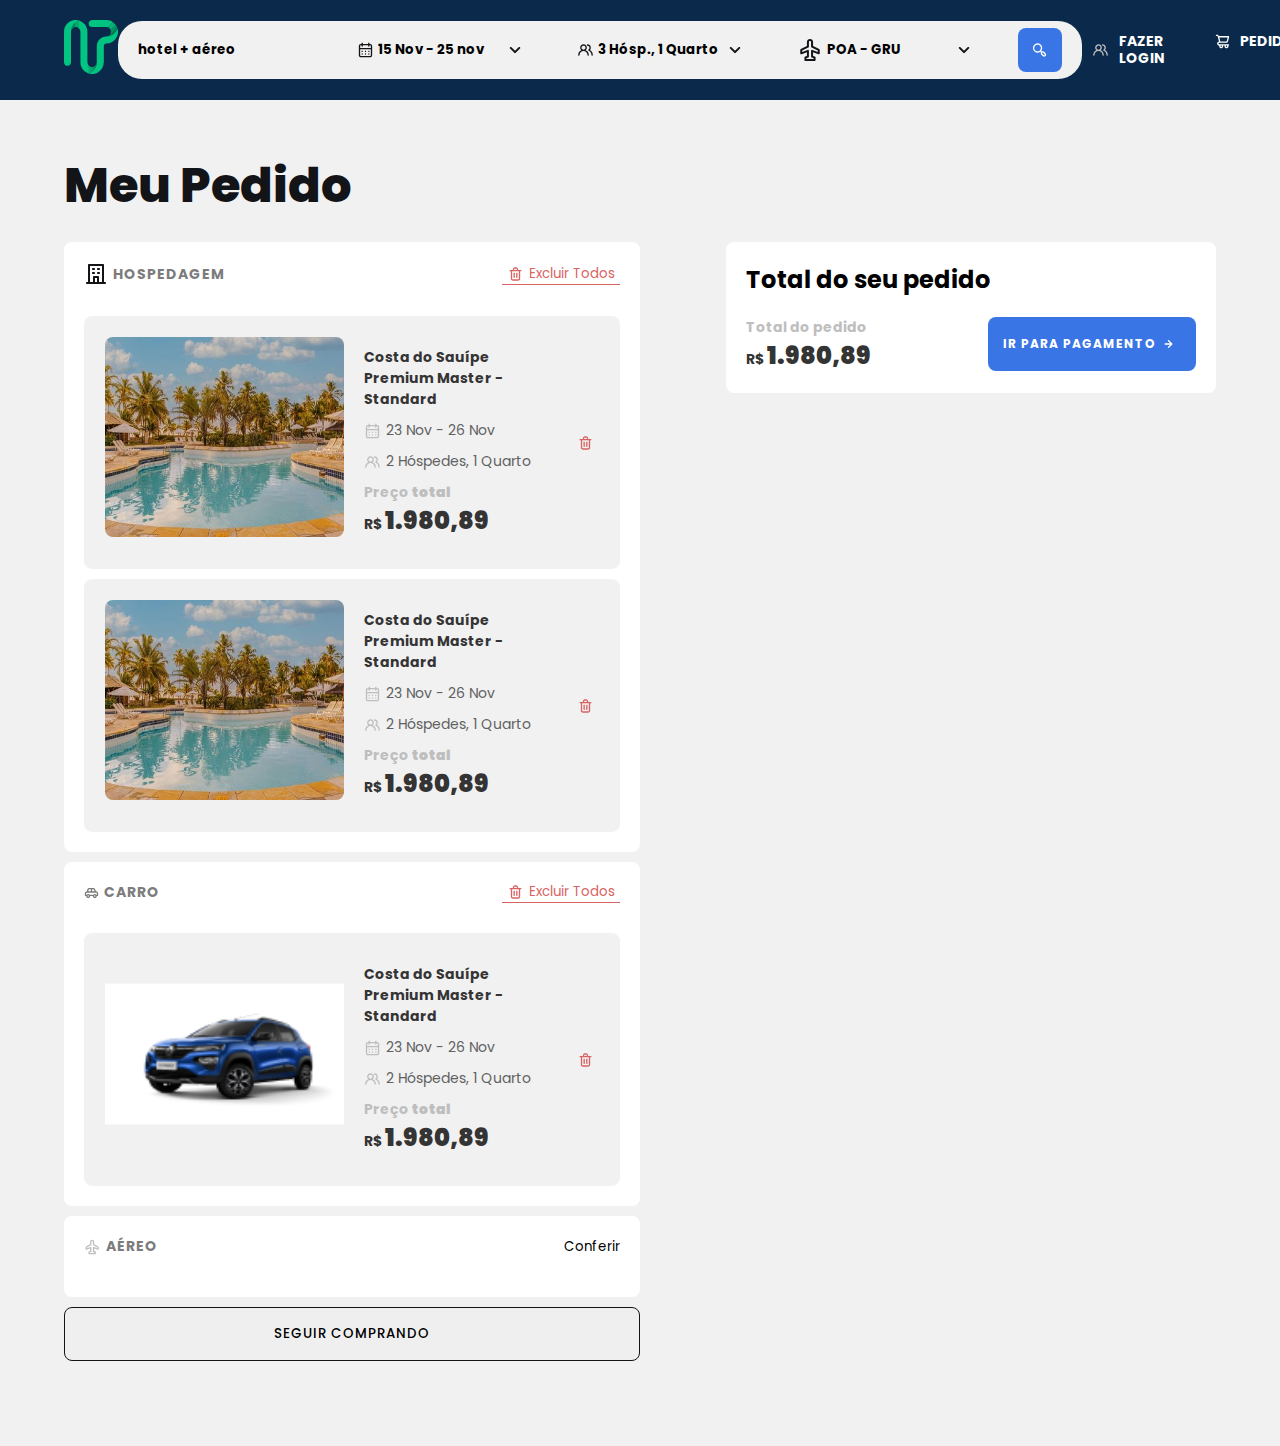
==== commit 1cfd5675: "." ====
--- a/views/checkout.html
+++ b/views/checkout.html
@@ -9,12 +9,16 @@
   
   <link rel="stylesheet" href="../assets/css/styles.min.css">
 </head>
-<body>
+<body class="page-checkout">
   <header class="header-dark">
     <a href="../index.html" class="icon_container">
       <img src="../assets/images/favicon.svg" alt="Logo Infotera">
     </a>
 
+    <div class="responsive_title">
+      <p>Meu Pedido</p>
+    </div>
+
     <div class="header_motor_search">
       <div class="input_field">
         <input type="text" value="hotel + aéreo">
@@ -35,7 +39,9 @@
         <img src="../assets/images/down-arrow-1.svg" alt="">
       </div>
 
-      <button><img src="../assets/images/search.svg" alt=""></button>
+      <button>
+        <img src="../assets/images/search.svg" alt="">
+      </button>
     </div>
 
     <div class="navgation_container">
@@ -44,13 +50,13 @@
           <li>
             <a href="#">
               <img src="../assets/images/users.svg" alt="">
-              FAZER LOGIN
+              <span>FAZER LOGIN</span>
             </a>
           </li>
           <li>
             <a href="#">
               <img src="../assets/images/cart.svg" alt="">
-              PEDIDO
+              <span>PEDIDO</span>
             </a>
           </li>
         </ul>
@@ -59,12 +65,14 @@
   </header>
   <div class="container">
     <div class="checkout-page">
-      <h1>Meu Pedido</h1>
+      <div class="checkout_title-container">  
+        <h1>Meu Pedido</h1>
+      </div>
       
       <div class="checkout-container">
         <div class="booking_list">
           <div class="booking_item">
-            <div class="">
+            <div class="item">
               <div class="booking_item-header">
                 <div class="booking_item-label">
                   <img src="../assets/images/Building.svg" alt="">
@@ -103,9 +111,6 @@
                   <img src="../assets/images/Trash.svg" alt="">
                 </button>
               </div>
-            </div>
-    
-            <div class="">
               <div class="booking_item-content">
                 <div class="booking_item-image">
                   <img src="../assets/images/312846914-p-500.jpg" alt="">
@@ -137,7 +142,7 @@
           </div>
 
           <div class="booking_item">
-            <div class="">
+            <div class="item">
               <div class="booking_item-header">
                 <div class="booking_item-label">
                   <img src="../assets/images/car.svg" alt="">
@@ -192,7 +197,7 @@
             </div>
           </div>
           
-          <div class="">
+          <div>
             <button class="button_continue_checkout btn btn-letter-spacing">Seguir comprando</button>
           </div>
         </div>
@@ -207,7 +212,7 @@
             </div>
             <div>
               <a class="btn_action" href="./payments.html">
-                Seguir para pagamento
+                Ir para pagamento
                 <img src="../assets/images/arrow-wht.svg" alt="">
               </a>
             </div>
--- a/assets/css/styles.min.css
+++ b/assets/css/styles.min.css
@@ -1 +1 @@
-@import"https://fonts.googleapis.com/css2?family=Poppins:wght@300;400;500;600;700;800&display=swap";:root{--primary-color: #3975E5;--secondary-color: #0B294B;--terciary-color: #20C997;--feedback-good-color: #78D9BC;--feedback-attention-color: #F6CE65;--feedback-bad-color: #D76363;--neutral-low-color: #131418;--neutral-low-light-color: #7C7C7C;--neutral-low-medium-color: #616161;--neutral-low-dark-color: #343435;--neutral-high-color: #C4C4C4;--neutral-high-light-color: #F1F1F1;--neutral-high-medium-color: #D8D8D8;--neutral-high-dark-color: #BEBEBE;--white-color: #FFF;--black-color: #000;--font-family: "Poppins", brother-1816, sans-serif;--font-extrabold: 800;--font-bold: 700;--font-medium: 500;--font-regular: 400;--font-thin: 350;--font-size-xxxs: 12px;--font-size-xxs: 14px;--font-size-xxs: 14px;--font-size-xs: 16px;--font-size-sm: 20px;--font-size-md: 24px;--font-size-lg: 32px;--font-size-xl: 40px;--font-size-xxl: 48px;--font-size-xxxl: 64px;--font-size-display: 80px;--font-size-giant: 96px;--font-size-enormous: 128px;--line-height-default: 100%;--line-height-xs: 115%;--line-height-sm: 120%;--line-height-md: 133%;--line-height-lg: 150%;--line-height-xl: 170%;--line-height-xxl: 200%;--border-radius-none: 0px;--border-radius-sm: 8px;--border-radius-md: 16px;--border-radius-lg: 24px;--border-radius-pill: 500px;--border-width-none: 0px;--border-width-hairline: 1px;--border-width-thin: 2px;--border-width-thick: 4px;--border-width-heavy: 8px;--opacity-semiopaque: .72;--opacity-bold: .64;--opacity-medium: .32;--opacity-light: .16;--opacity-transparent: .08;--shadow-level-1: 0px 4px 8px;--shadow-level-2: 0px 8px 24px;--shadow-level-3: 0px 16px 32px;--shadow-level-4: 0px 16px 48px}*{margin:0;padding:0;-webkit-box-sizing:border-box;box-sizing:border-box;font-family:var(--font-family)}@media(max-width: 1080px){html{font-size:93.75%}}@media(max-width: 720px){html{font-size:87.5%}}select,button{cursor:pointer}a{color:inherit;text-decoration:none;color:var(--black-color)}.btn{padding:1rem 1.5rem;border-radius:var(--border-radius-sm);display:-webkit-box;display:-ms-flexbox;display:flex;gap:0.3125rem;-webkit-box-align:center;-ms-flex-align:center;align-items:center;font-weight:var(--font-bold);text-transform:uppercase;-webkit-transition:.4s;transition:.4s}.btn.btn-transparent{background-color:rgba(0,0,0,0)}.btn.btn-filter-sidebar{padding:0.625rem 0.9375rem;border:solid 0.125rem var(--neutral-high-medium-color);color:var(--neutral-high-medium-color);border-radius:var(--border-radius-sm);font-size:var(--font-size-xxs);-webkit-transition:.4s;transition:.4s}.btn.btn-filter-sidebar:hover,.btn.btn-filter-sidebar.selected{border-color:var(--secondary-color);color:var(--secondary-color)}.btn.btn-blue{background-color:var(--primary-color);color:var(--white-color)}.btn.btn-border-bottom{border-bottom:0.0625rem solid var(--black-color);border-radius:0}.btn.btn-action{padding:0;font-weight:var(--font-regular);text-transform:capitalize;-webkit-transition:.3s;transition:.3s}.btn.btn-action:hover{font-weight:var(--font-bold)}.btn.btn-delete{background-color:rgba(0,0,0,0);padding:0 0.3125rem;display:-webkit-box;display:-ms-flexbox;display:flex;-webkit-box-align:center;-ms-flex-align:center;align-items:center;gap:0.3125rem;color:var(--feedback-bad-color);border-bottom:solid 0.0625rem var(--feedback-bad-color);border-radius:0;font-weight:var(--font-regular);text-transform:capitalize;-webkit-transition:.3s;transition:.3s}.btn.btn-delete:hover{border-width:0.125rem;font-weight:var(--font-bold)}.btn.no-border{border:none}.btn.btn-letter-spacing{letter-spacing:0.0625rem;font-weight:var(--font-medium)}.btn.button_continue_checkout{display:-webkit-box;display:-ms-flexbox;display:flex;width:100%;border:0.0625rem solid var(--neutral-low-color);border-radius:var(--border-radius-sm);-webkit-box-align:center;-ms-flex-align:center;align-items:center;-webkit-box-pack:center;-ms-flex-pack:center;justify-content:center}.btn.button_continue_checkout:hover{font-weight:var(--font-bold);border-width:0.125rem}.btn.btn-social-medias{padding:0.625rem 1.25rem;width:12.5rem;border-radius:0;height:2.5rem;display:-webkit-box;display:-ms-flexbox;display:flex;-webkit-box-align:center;-ms-flex-align:center;align-items:center;-webkit-box-pack:start;-ms-flex-pack:start;justify-content:flex-start;gap:0.3125rem;text-transform:capitalize;font-weight:var(--font-regular);font-size:var(--font-size-xxxs);color:var(--white-color);-webkit-transition:.3s;transition:.3s}.btn.btn-social-medias:hover{opacity:var(--opacity-semiopaque)}.btn.btn-social-medias.facebook-button{background-color:#1877f2}.btn.btn-social-medias.apple-button{background-color:var(--black-color);-webkit-box-pack:center;-ms-flex-pack:center;justify-content:center}.btn.btn-social-medias.google-button{background-color:#346ef1;padding-left:0;-webkit-box-pack:start;-ms-flex-pack:start;justify-content:start}.btn.btn-social-medias.local_account-button{background-color:var(--white-color);color:var(--black-color);border:solid 0.0625rem var(--black-color);-webkit-box-pack:center;-ms-flex-pack:center;justify-content:center}.btn:hover{opacity:var(--opacity-semiopaque)}*{padding:0;margin:0;-webkit-box-sizing:border-box;box-sizing:border-box;text-decoration:none;list-style:none;font-family:var(--font-family);outline:none;border:none}body{height:100vh}.motor-background{background-color:var(--neutral-low-light-color);height:40vh;position:relative}header{height:6.25rem;display:-webkit-box;display:-ms-flexbox;display:flex;-webkit-box-pack:justify;-ms-flex-pack:justify;justify-content:space-between;-webkit-box-align:center;-ms-flex-align:center;align-items:center;padding:0 4rem}header .icon_container img{height:3.375rem;width:3.375rem}header nav ul{display:-webkit-box;display:-ms-flexbox;display:flex;gap:1.875rem}header nav ul li{padding:0.625rem}header nav ul li a{display:-webkit-box;display:-ms-flexbox;display:flex;gap:0.625rem;color:var(--white-color);gap:0.625rem;font-size:var(--font-size-xxs);line-height:var(--line-height-sm);font-weight:var(--font-bold);-webkit-transition:.4s;transition:.4s}header nav ul li a:hover{opacity:var(--opacity-semiopaque)}.motor_search{background-color:var(--white-color);width:90%;margin:0 auto;border-radius:var(--border-radius-sm);padding:1.25rem 1.875rem;border:solid var(--border-width-hairline) var(--neutral-high-dark-color);position:absolute;left:5%;top:80%}.motor_search h2{font-weight:var(--font-extrabold);font-size:var(--font-size-lg)}.motor_search .search_options-container{display:-webkit-box;display:-ms-flexbox;display:flex;-webkit-box-pack:justify;-ms-flex-pack:justify;justify-content:space-between;-webkit-box-align:center;-ms-flex-align:center;align-items:center;height:auto;padding:0.75rem}.motor_search .search_options-container .search_options{display:-webkit-box;display:-ms-flexbox;display:flex;gap:0.3125rem;background-color:var(--neutral-high-medium-color);width:-webkit-fit-content;width:-moz-fit-content;width:fit-content;border-radius:var(--border-radius-lg);padding:0.1875rem;-webkit-box-pack:justify;-ms-flex-pack:justify;justify-content:space-between}.motor_search .search_options-container .search_options a{display:-webkit-box;display:-ms-flexbox;display:flex;gap:0.3125rem;-webkit-box-align:center;-ms-flex-align:center;align-items:center;padding:0.5rem 0.75rem;background-color:rgba(0,0,0,0);border-radius:var(--border-radius-lg);font-size:var(--font-size-xxs);font-weight:var(--font-bold);color:var(--neutral-high-dark-color);-webkit-transition:.4s;transition:.4s}.motor_search .search_options-container .search_options a.current{background-color:var(--white-color);color:var(--black-color)}.motor_search .search_options-container .search_options a:hover{background-color:var(--white-color);color:var(--black-color)}.motor_search .search_options-container .search_options a img{width:0.875rem;height:0.875rem}.motor_search .disclaimer-container{display:-webkit-box;display:-ms-flexbox;display:flex;margin:1.5rem 0 0 0}.motor_search .disclaimer-container img{height:2.1875rem;width:2.1875rem}.motor_search .disclaimer-container p{font-size:var(--font-size-xxs);color:var(--neutral-high-dark-color);line-height:var(--line-height-sm);display:-webkit-box;display:-ms-flexbox;display:flex;-webkit-box-align:center;-ms-flex-align:center;align-items:center;gap:0.3125rem}.search_fields-container{background-color:var(--neutral-high-light-color);height:5.625rem;width:100%;border-radius:var(--border-radius-lg);display:grid;grid-template-columns:2fr 2fr 2fr 1fr}.search_fields-container .input_field-container{display:-webkit-box;display:-ms-flexbox;display:flex;-webkit-box-orient:vertical;-webkit-box-direction:normal;-ms-flex-direction:column;flex-direction:column;-webkit-box-pack:center;-ms-flex-pack:center;justify-content:center;padding:0 2.1875rem;position:relative}.search_fields-container .input_field-container input{background-color:rgba(0,0,0,0);padding:0.625rem}.search_fields-container .input_field-container input::-webkit-input-placeholder{color:var(--neutral-low-medium-color);font-size:var(--font-size-xs)}.search_fields-container .input_field-container input::-moz-placeholder{color:var(--neutral-low-medium-color);font-size:var(--font-size-xs)}.search_fields-container .input_field-container input:-ms-input-placeholder{color:var(--neutral-low-medium-color);font-size:var(--font-size-xs)}.search_fields-container .input_field-container input::-ms-input-placeholder{color:var(--neutral-low-medium-color);font-size:var(--font-size-xs)}.search_fields-container .input_field-container input::placeholder{color:var(--neutral-low-medium-color);font-size:var(--font-size-xs)}.search_fields-container .input_field-container .field_label-container{display:-webkit-box;display:-ms-flexbox;display:flex;gap:0.3125rem}.search_fields-container .input_field-container .field_label-container img.right-icon{height:1rem;width:1rem;position:absolute;right:2.1875rem;top:2.1875rem;cursor:pointer}.search_fields-container .input_field-container .field_label-container label{font-size:var(--font-size-xxs);color:var(--neutral-high-dark-color);font-weight:var(--font-bold);text-transform:uppercase}.search_fields-container .motor_button-container{display:-webkit-box;display:-ms-flexbox;display:flex;-webkit-box-pack:end;-ms-flex-pack:end;justify-content:flex-end;-webkit-box-align:center;-ms-flex-align:center;align-items:center;padding:0 1.875rem}.flex_align_center{display:-webkit-box;display:-ms-flexbox;display:flex;-webkit-box-align:center;-ms-flex-align:center;align-items:center;gap:0.625rem}.overlay_guests{display:none}.overlay_guests.active{display:-webkit-box;display:-ms-flexbox;display:flex;-webkit-box-orient:vertical;-webkit-box-direction:normal;-ms-flex-direction:column;flex-direction:column;gap:0.9375rem;position:absolute;top:6.25rem;right:0rem;z-index:1000;background-color:var(--neutral-low-light-color);background-color:var(--white-color);border-radius:var(--border-radius-sm);width:90%;padding:1.25rem}.overlay_guests.active h4{font-size:var(--font-size-xxs);color:var(--neutral-high-dark-color);font-weight:var(--font-bold);letter-spacing:0.0625rem;text-transform:uppercase;margin-bottom:0.625rem}.overlay_guests.active h3{font-size:var(--font-size-xs);color:var(--black-color);font-weight:var(--font-bold)}.overlay_guests.active .overlay_content-item{display:-webkit-box;display:-ms-flexbox;display:flex;-webkit-box-pack:justify;-ms-flex-pack:justify;justify-content:space-between;-webkit-box-align:center;-ms-flex-align:center;align-items:center}.overlay_guests.active .overlay_content-item .overlay_item-label{color:var(--neutral-high-dark-color);font-size:var(--font-size-xxs)}.overlay_guests.active .overlay_add_room-container{display:-webkit-box;display:-ms-flexbox;display:flex;height:3.75rem;-webkit-box-pack:center;-ms-flex-pack:center;justify-content:center;-webkit-box-align:center;-ms-flex-align:center;align-items:center}.overlay_guests.active .overlay_add_room-container button{height:100%;background-color:rgba(0,0,0,0);border:0.125rem solid var(--black-color);cursor:pointer;font-size:var(--font-size-xs);text-transform:uppercase;padding:0.625rem;font-weight:var(--font-medium);border-radius:var(--border-radius-sm);letter-spacing:0.0625rem;-webkit-transition:.3s;transition:.3s}.overlay_guests.active .overlay_add_room-container button:hover{font-weight:var(--font-bold)}.overlay_guests.active .overlay_buttons-container{display:-webkit-box;display:-ms-flexbox;display:flex;gap:0.625rem;-webkit-box-align:center;-ms-flex-align:center;align-items:center;-webkit-box-pack:center;-ms-flex-pack:center;justify-content:center}.overlay_guests.active .overlay_buttons-container p.count_adults{color:var(--black-color);font-weight:var(--font-bold);font-size:var(--font-size-sm)}.overlay_guests.active .overlay_buttons-container .overley_action_button{border-radius:50%;border:0.125rem solid var(--black-color);background-color:#fff;display:-webkit-box;display:-ms-flexbox;display:flex;-webkit-box-pack:center;-ms-flex-pack:center;justify-content:center;-webkit-box-align:center;-ms-flex-align:center;align-items:center;padding:0.3125rem;cursor:pointer;-webkit-transition:.3s;transition:.3s}body{background-color:var(--neutral-high-light-color)}.header-dark{background-color:var(--secondary-color)}.header-dark .header_motor_search{display:-webkit-box;display:-ms-flexbox;display:flex;-webkit-box-align:center;-ms-flex-align:center;align-items:center;gap:1.25rem;background-color:var(--neutral-high-light-color);border-radius:var(--border-radius-lg);padding:0.4375rem 1.25rem}.header-dark .header_motor_search .input_field{display:-webkit-box;display:-ms-flexbox;display:flex;-webkit-box-align:center;-ms-flex-align:center;align-items:center;gap:0.3125rem;width:12.5rem}.header-dark .header_motor_search .input_field input{background-color:rgba(0,0,0,0);font-weight:var(--font-bold)}.header-dark .header_motor_search .input_field input.custom-width-input{width:60%}.container{width:90%;margin:0 auto}.container .title_container{padding:1.875rem 0}.container .title_container h1{font-weight:var(--font-extrabold)}.order_filters-container{display:-webkit-box;display:-ms-flexbox;display:flex;-webkit-box-align:center;-ms-flex-align:center;align-items:center;gap:1.5rem}.order_filters-container p{font-weight:var(--font-bold);color:var(--neutral-low-light-color)}.order_filters-container .order_filter_item-container{display:-webkit-box;display:-ms-flexbox;display:flex;gap:0.3125rem}.order_filters-container .order_filter_item-container .order_filter_item{border:solid var(--border-width-hairline) var(--neutral-high-medium-color);border-radius:var(--border-radius-sm);padding:0.25rem;cursor:pointer;-webkit-transition:.4s;transition:.4s}.order_filters-container .order_filter_item-container .order_filter_item p{color:var(--neutral-high-medium-color);font-weight:var(--font-bold);font-size:var(--font-size-xxxs);text-transform:uppercase;-webkit-transition:.4s;transition:.4s}.order_filters-container .order_filter_item-container .order_filter_item:hover{border-color:var(--black-color);color:var(--black-color)}.order_filters-container .order_filter_item-container .order_filter_item:hover p{color:var(--black-color)}.container_content{display:-webkit-box;display:-ms-flexbox;display:flex;-webkit-box-pack:justify;-ms-flex-pack:justify;justify-content:space-between}.container_content .hotel_list-container{margin-top:3.125rem;display:-webkit-box;display:-ms-flexbox;display:flex;-webkit-box-orient:vertical;-webkit-box-direction:normal;-ms-flex-direction:column;flex-direction:column;gap:1.25rem;width:75%;border-radius:var(--border-radius-sm);-webkit-transition:.4s;transition:.4s}.container_content .hotel_list-container .hotel_list-item{display:grid;grid-template-columns:1fr 4fr}.container_content .hotel_list-container .hotel_list-item .image_hotel{width:25rem;height:100%;border-radius:0;background-color:var(--white-color)}.container_content .hotel_list-container .hotel_list-item .image_hotel img{width:100%;height:100%;border-radius:var(--border-radius-sm)}.container_content .hotel_list-container .hotel_list-item .card_body-container{padding:1.25rem 1.875rem;background-color:var(--white-color);border-radius:0 var(--border-radius-sm) var(--border-radius-sm) 0}.container_content .hotel_list-container .hotel_list-item .card_body-container .card_title-container{display:-webkit-box;display:-ms-flexbox;display:flex;-webkit-box-pack:justify;-ms-flex-pack:justify;justify-content:space-between}.container_content .hotel_list-container .hotel_list-item .card_body-container .card_title-container .label-container{background-color:var(--secondary-color);padding:0.3125rem 0.625rem;border-radius:var(--border-radius-sm)}.container_content .hotel_list-container .hotel_list-item .card_body-container .card_title-container .label-container p.label{color:var(--white-color);font-weight:var(--font-bold)}.container_content .hotel_list-container .hotel_list-item .card_body-container .card_title-container .assessment-container{background-color:var(--feedback-good-color);padding:0.3125rem 0.625rem;border-radius:var(--border-radius-sm)}.container_content .hotel_list-container .hotel_list-item .card_body-container .card_title-container .assessment-container p{color:var(--white-color);font-weight:var(--font-regular)}.container_content .hotel_list-container .hotel_list-item .card_body-container .card_title-container .assessment-container p span{font-size:var(--font-size-sm);font-weight:var(--font-bold)}.container_content .hotel_list-container .hotel_list-item .card_body-container .card-content{padding:0.75rem 0}.container_content .hotel_list-container .hotel_list-item .card_body-container .card-content h3{font-size:var(--font-size-md)}.container_content .hotel_list-container .hotel_list-item .card_body-container .card-content p{padding-top:0.3125rem;font-size:var(--font-size-xxxs);color:var(--neutral-low-light-color)}.container_content .hotel_list-container .hotel_list-item .card_body-container .card-content .boardTypes-container{display:grid;grid-template-columns:1fr 1fr;gap:0.9375rem;padding-top:1.875rem}.container_content .hotel_list-container .hotel_list-item .card_body-container .card-content .boardTypes-container .boardType-content{display:-webkit-box;display:-ms-flexbox;display:flex;gap:0.3125rem;-webkit-box-align:center;-ms-flex-align:center;align-items:center}.container_content .hotel_list-container .hotel_list-item .card_body-container .card-content .boardTypes-container .boardType-content img{height:0.75rem;width:0.75rem}.container_content .hotel_list-container .hotel_list-item .card_body-container .card-content .boardTypes-container .boardType-content p{font-size:var(--font-size-xxs);color:var(--feedback-good-color)}.container_content .hotel_list-container .hotel_list-item .card_body-container .card-content .price_details-container{padding-top:0.9375rem;display:-webkit-box;display:-ms-flexbox;display:flex;-webkit-box-pack:justify;-ms-flex-pack:justify;justify-content:space-between;-webkit-box-align:center;-ms-flex-align:center;align-items:center}.container_content .hotel_list-container .hotel_list-item .card_body-container .card-content .price_details-container p{color:var(--neutral-high-dark-color);font-size:var(--font-size-x-xs)}.container_content .hotel_list-container .hotel_list-item .card_body-container .card-content .price_details-container p span.dark_text{font-weight:var(--font-bold)}.container_content .hotel_list-container .hotel_list-item .card_body-container .card-content .price_details-container .discount-container{padding:0.3125rem 0.625rem;text-align:center;background-color:var(--primary-color);border-radius:var(--border-radius-sm)}.container_content .hotel_list-container .hotel_list-item .card_body-container .card-content .price_details-container .discount-container p{font-weight:var(--font-bold);color:var(--white-color);font-size:var(--font-size-xxxs)}.container_content .hotel_list-container .hotel_list-item .card_body-container .card-content .price_details-container .price-container{text-align:end}.container_content .hotel_list-container .hotel_list-item .card_body-container .card-content .price_details-container .price-container p{font-weight:var(--font-bold)}.container_content .hotel_list-container .hotel_list-item .card_body-container .card-content .price_details-container .price-container p.price_depor{font-size:var(--font-size-xxs);text-decoration:line-through}.container_content .hotel_list-container .hotel_list-item .card_body-container .card-content .price_details-container .price-container p.price{font-size:var(--font-size-md);color:var(--black-color)}.container_content .hotel_list-container .hotel_list-item .card_body-container .card-content .price_details-container .price-container p.price span.small_text{font-size:var(--font-size-xxs)}.container_content .filters-container{width:20%;padding:3.125rem 0}.container_content .filters-container .filter_title-container{padding:0 0 1.875rem 0;display:-webkit-box;display:-ms-flexbox;display:flex;-webkit-box-pack:justify;-ms-flex-pack:justify;justify-content:space-between;-webkit-box-align:center;-ms-flex-align:center;align-items:center}.container_content .filters-container .filter_title-container h3{font-size:var(--font-size-md);font-weight:var(--font-bold)}.container_content .filters-container .filters-content h4{color:var(--neutral-low-medium-color);font-weight:var(--font-bold);letter-spacing:0.0625rem;text-transform:uppercase}.container_content .filters-container .filters-content .graphic{height:9.375rem;display:-webkit-box;display:-ms-flexbox;display:flex;-webkit-box-pack:center;-ms-flex-pack:center;justify-content:center}.container_content .filters-container .filters-content .price_minmax-container{padding:0.625rem 0;display:-webkit-box;display:-ms-flexbox;display:flex;-webkit-box-pack:center;-ms-flex-pack:center;justify-content:center;gap:0.9375rem}.container_content .filters-container .filters-content .price_minmax-container .minmax_card{background-color:var(--white-color);padding:1.25rem 1.25rem;border-radius:var(--border-radius-sm);border:0.125rem solid var(--neutral-high-medium-color);display:-webkit-box;display:-ms-flexbox;display:flex;-webkit-box-orient:vertical;-webkit-box-direction:normal;-ms-flex-direction:column;flex-direction:column;gap:0.3125rem;cursor:pointer;-webkit-transition:.4s;transition:.4s}.container_content .filters-container .filters-content .price_minmax-container .minmax_card h4{font-size:var(--font-size-xxxs);-webkit-transition:.4s;transition:.4s}.container_content .filters-container .filters-content .price_minmax-container .minmax_card p{color:var(--neutral-high-dark-color);-webkit-transition:.4s;transition:.4s}.container_content .filters-container .filters-content .price_minmax-container .minmax_card:hover{border-color:var(--secondary-color)}.container_content .filters-container .filters-content .price_minmax-container .minmax_card:hover h4,.container_content .filters-container .filters-content .price_minmax-container .minmax_card:hover p{color:var(--secondary-color)}.container_content .filters-container .filters-content .btns-container{display:-webkit-box;display:-ms-flexbox;display:flex;gap:0.3125rem}.container_content .filters-container .filters-content .filter_rooms-container,.container_content .filters-container .filters-content .filter_rating-container,.container_content .filters-container .filters-content .filter_flight_company-container{padding-top:3.125rem;display:-webkit-box;display:-ms-flexbox;display:flex;-webkit-box-orient:vertical;-webkit-box-direction:normal;-ms-flex-direction:column;flex-direction:column;gap:0.9375rem}.container_content .filters-container .filters-content .filter_flight_company-container .filter_flight_company-content{display:-webkit-box;display:-ms-flexbox;display:flex;-webkit-box-orient:vertical;-webkit-box-direction:normal;-ms-flex-direction:column;flex-direction:column;gap:1.5625rem}.container_content .filters-container .filters-content .filter_flight_company-container .filter_flight_company-content .filter_flight_company-item{display:-webkit-box;display:-ms-flexbox;display:flex;-webkit-box-align:center;-ms-flex-align:center;align-items:center;gap:0.625rem;cursor:pointer}.container_content .filters-container .filters-content .filter_flight_company-container .filter_flight_company-content .filter_flight_company-item p{color:var(--neutral-high-dark-color);font-size:var(--font-size-xxs)}.container_content .filters-container .filters-content .filter_flight_company-container .filter_flight_company-content .filter_flight_company-item .check{padding:0rem;border:0;border-radius:var(--border-radius-sm);cursor:pointer}.header-dark{background-color:var(--secondary-color)}.header-dark .header_motor_search{display:-webkit-box;display:-ms-flexbox;display:flex;-webkit-box-align:center;-ms-flex-align:center;align-items:center;gap:1.25rem;background-color:var(--neutral-high-light-color);border-radius:var(--border-radius-lg);padding:0.4375rem 1.25rem}.header-dark .header_motor_search .input_field{display:-webkit-box;display:-ms-flexbox;display:flex;-webkit-box-align:center;-ms-flex-align:center;align-items:center;gap:0.3125rem;width:12.5rem}.header-dark .header_motor_search .input_field input{background-color:rgba(0,0,0,0);font-weight:var(--font-bold)}.header-dark .header_motor_search .input_field input.custom-width-input{width:60%}.header-dark .header_motor_search button{background-color:var(--primary-color);padding:0.625rem;border-radius:var(--border-radius-sm);display:-webkit-box;display:-ms-flexbox;display:flex;-webkit-box-align:center;-ms-flex-align:center;align-items:center;-webkit-box-pack:center;-ms-flex-pack:center;justify-content:center}.image-container{padding:1.875rem 0 0 0;width:100%;display:grid;grid-template-columns:50% 24% 24%;gap:1rem}.image-container img{width:100%;height:100%;border-radius:var(--border-radius-sm);background-size:cover}.image-container img:nth-child(1){grid-row:1/3}.collumn{display:grid;grid-template-columns:6fr 3fr;gap:1.25rem;padding:1.875rem 0}.hotel_detail-container{border-radius:var(--border-radius-sm);display:-webkit-box;display:-ms-flexbox;display:flex;-webkit-box-orient:vertical;-webkit-box-direction:normal;-ms-flex-direction:column;flex-direction:column;gap:1rem}.hotel_detail-container .description-container{background-color:var(--white-color);padding:1.875rem;border-radius:var(--border-radius-sm)}.hotel_detail-container .description-container .rating-container{display:-webkit-box;display:-ms-flexbox;display:flex;-webkit-box-pack:justify;-ms-flex-pack:justify;justify-content:space-between;-webkit-box-align:center;-ms-flex-align:center;align-items:center}.hotel_detail-container .description-container .rating-container .card-boardType{padding:0.3125rem 0.625rem;border-radius:var(--border-radius-sm);background-color:var(--secondary-color)}.hotel_detail-container .description-container .rating-container .card-boardType p{color:var(--white-color);font-weight:var(--font-bold);text-align:center}.hotel_detail-container .description-container .detail_container{padding:1rem 0;display:-webkit-box;display:-ms-flexbox;display:flex;-webkit-box-orient:vertical;-webkit-box-direction:normal;-ms-flex-direction:column;flex-direction:column;gap:1rem}.hotel_detail-container .description-container .detail_container h1{font-weight:var(--font-extrabold);font-size:var(--font-size-xxl);color:var(--neutral-low-color)}.hotel_detail-container .description-container .detail_container .detail_description{font-size:var(--font-size-sm);line-height:1.6875rem;color:var(--neutral-low-light-color)}.hotel_detail-container .type_room-content{padding:1rem 0;display:-webkit-box;display:-ms-flexbox;display:flex;-webkit-box-orient:vertical;-webkit-box-direction:normal;-ms-flex-direction:column;flex-direction:column;gap:0.625rem}.hotel_detail-container .type_room-content .type-room-item{display:-webkit-box;display:-ms-flexbox;display:flex;gap:1rem}.hotel_detail-container .type_room-content .type-room-item .type_room-image{height:16.875rem;width:28.125rem}.hotel_detail-container .type_room-content .type-room-item .type_room-image img{width:100%;height:100%;border-radius:var(--border-radius-sm)}.hotel_detail-container .type_room-content .type-room-item .type_room-details .item_content-container{display:-webkit-box;display:-ms-flexbox;display:flex;-webkit-box-pack:justify;-ms-flex-pack:justify;justify-content:space-between;position:relative}.hotel_detail-container .type_room-content .type-room-item .type_room-details .item_content-container .description_container{padding:1.25rem 0;display:-webkit-box;display:-ms-flexbox;display:flex;-webkit-box-orient:vertical;-webkit-box-direction:normal;-ms-flex-direction:column;flex-direction:column;gap:1.25rem;width:60%}.hotel_detail-container .type_room-content .type-room-item .type_room-details .item_content-container .description_container h3{font-size:var(--font-size-md);font-weight:var(--font-bold);color:var(--neutral-low-color)}.hotel_detail-container .type_room-content .type-room-item .type_room-details .item_content-container .description_container .detail_description{font-size:var(--font-size-xxs);line-height:1rem;color:var(--neutral-low-light-color)}.hotel_detail-container .type_room-content .type-room-item .type_room-details .item_content-container .type_room_price-container{display:-webkit-box;display:-ms-flexbox;display:flex;-webkit-box-orient:vertical;-webkit-box-direction:normal;-ms-flex-direction:column;flex-direction:column;gap:0.3125rem}.hotel_detail-container .type_room-content .type-room-item .type_room-details .item_content-container .type_room_price-container p.label{color:var(--neutral-high-dark-color);font-size:var(--font-size-xxs);text-align:end}.hotel_detail-container .type_room-content .type-room-item .type_room-details .item_content-container .type_room_price-container p.label span{font-weight:var(--font-bold)}.hotel_detail-container .type_room-content .type-room-item .type_room-details .item_content-container .type_room_price-container p.type_room-price{color:var(--neutral-low-dark-color);font-size:var(--font-size-xxs);text-align:end;font-weight:var(--font-bold)}.hotel_detail-container .type_room-content .type-room-item .type_room-details .item_content-container .type_room_price-container p.type_room-price span{font-size:var(--font-size-md)}.hotel_detail-container .type_room-content .type-room-item .type_room-details .item_content-container .room_type_facilities-container{display:grid;grid-template-columns:1fr 1fr;row-gap:0.9375rem}.hotel_detail-container .type_room-content .type-room-item .type_room-details .item_content-container .room_type_facilities-container .facilitie-item{display:-webkit-box;display:-ms-flexbox;display:flex;-webkit-box-align:center;-ms-flex-align:center;align-items:center;gap:0.3125rem}.hotel_detail-container .type_room-content .type-room-item .type_room-details .item_content-container .room_type_facilities-container .facilitie-item img{width:0.875rem;height:0.875rem}.hotel_detail-container .type_room-content .type-room-item .type_room-details .item_content-container .room_type_facilities-container .facilitie-item p{font-size:var(--font-size-xxs)}.hotel_detail-container .type_room-content .type-room-item .type_room-details .item_content-container .select_button-container{position:absolute;bottom:30%;right:0}.hotel_detail-container .type_room-content .type-room-item .type_room-details .item_content-container .select_button-container button{padding:0.9375rem 0.9375rem;background-color:rgba(0,0,0,0);border:solid 0.125rem var(--neutral-low-color);color:var(--neutral-low-color);border-radius:var(--border-radius-sm);font-size:var(--font-size-xxs);text-transform:uppercase;font-weight:var(--font-bold);cursor:pointer;-webkit-transition:.3s;transition:.3s}.hotel_detail-container .type_room-content .type-room-item .type_room-details .item_content-container .select_button-container button:hover{background-color:var(--primary-color);color:var(--white-color);border:none}.hotel_detail-container .accordion_list{background-color:var(--white-color);padding:0 1.875rem;border-radius:var(--border-radius-sm)}.hotel_detail-container .accordion_list .accordion_list-header{height:4.5rem;display:-webkit-box;display:-ms-flexbox;display:flex;-webkit-box-align:center;-ms-flex-align:center;align-items:center;-webkit-box-pack:justify;-ms-flex-pack:justify;justify-content:space-between}.hotel_detail-container .accordion_list .accordion_list-header p.accordion_list-title{font-size:var(--font-size-xs);letter-spacing:0.0625rem;color:var(--neutral-low-light-color);text-transform:uppercase;font-weight:var(--font-bold)}.hotel_detail-container .accordion_list .accordion_list-header button{background-color:rgba(0,0,0,0);cursor:pointer}.hotel_detail-container .accordion_list .accordion_list-header button img{width:2.1875rem;height:2.1875rem}.hotel_detail-container .hotel_details-container{background-color:var(--white-color);border-radius:var(--border-radius-sm);padding:1.875rem;display:-webkit-box;display:-ms-flexbox;display:flex;-webkit-box-orient:vertical;-webkit-box-direction:normal;-ms-flex-direction:column;flex-direction:column;gap:1.875rem}.hotel_detail-container .hotel_details-container h3{font-weight:var(--font-bold);font-size:var(--font-size-sm);color:var(--neutral-low-color)}.hotel_detail-container .hotel_details-container p{font-size:var(--font-size-sm);color:var(--neutral-low-light-color);line-height:1.6875rem}.sidebar-container{background-color:var(--white-color);border-radius:var(--border-radius-sm);padding:1.875rem;display:-webkit-box;display:-ms-flexbox;display:flex;-webkit-box-orient:vertical;-webkit-box-direction:normal;-ms-flex-direction:column;flex-direction:column;gap:0.625rem;height:-webkit-fit-content;height:-moz-fit-content;height:fit-content}.sidebar-container h3{color:var(--neutral-low-color);font-weight:var(--font-bold);font-size:var(--font-size-md);line-height:2.25rem}.sidebar-container .sidebar_items_list{padding-top:1.875rem;display:-webkit-box;display:-ms-flexbox;display:flex;-webkit-box-orient:vertical;-webkit-box-direction:normal;-ms-flex-direction:column;flex-direction:column;gap:0.625rem}.sidebar-container .sidebar_items_list .sidebar_item{display:-webkit-box;display:-ms-flexbox;display:flex;-webkit-box-align:center;-ms-flex-align:center;align-items:center;-webkit-box-pack:justify;-ms-flex-pack:justify;justify-content:space-between;height:3.75rem}.sidebar-container .sidebar_items_list .sidebar_item .sidebar_item_label{display:-webkit-box;display:-ms-flexbox;display:flex;-webkit-box-align:center;-ms-flex-align:center;align-items:center;gap:0.3125rem}.sidebar-container .sidebar_items_list .sidebar_item .sidebar_item_label p{font-size:var(--font-size-xs);text-transform:uppercase;font-weight:var(--font-bold);letter-spacing:0.0625rem;color:var(--neutral-high-dark-color)}.sidebar-container .sidebar_items_list .sidebar_item .sidebar_item_label img{height:1.25rem;width:1.25rem}.sidebar-container .sidebar_items_list .sidebar_item .sidebar_price_container{display:-webkit-box;display:-ms-flexbox;display:flex;-webkit-box-orient:vertical;-webkit-box-direction:normal;-ms-flex-direction:column;flex-direction:column;gap:0.3125rem;color:var(--neutral-high-dark-color)}.sidebar-container .sidebar_items_list .sidebar_item .sidebar_price_container p.text_price{color:var(--neutral-low-dark-color);font-weight:var(--font-bold)}.sidebar-container .sidebar_items_list .sidebar_item span{color:var(--neutral-high-dark-color);font-size:var(--font-size-xxs)}.sidebar-container .sidebar_items_list .sidebar_item span.span_price{color:var(--neutral-low-dark-color);font-size:var(--font-size-md);font-weight:var(--font-bold)}.sidebar-container .sidebar_items_list .sidebar_item button,.sidebar-container .sidebar_items_list .sidebar_item a{padding:0.9375rem 0.625rem;background-color:rgba(0,0,0,0);border:solid 0.125rem var(--neutral-low-color);text-transform:uppercase;font-weight:var(--font-bold);font-size:var(--font-size-xxs);color:var(--neutral-low-color);border-radius:var(--border-radius-sm);text-align:center;display:-webkit-box;display:-ms-flexbox;display:flex;-webkit-box-align:center;-ms-flex-align:center;align-items:center;gap:0.3125rem;-webkit-transition:.3s;transition:.3s;cursor:pointer}.sidebar-container .sidebar_items_list .sidebar_item button.sidebar_btn_order,.sidebar-container .sidebar_items_list .sidebar_item a.sidebar_btn_order{background-color:var(--terciary-color);color:var(--white-color);border:none}.sidebar-container .sidebar_items_list .sidebar_item button.sidebar_btn_order:hover,.sidebar-container .sidebar_items_list .sidebar_item a.sidebar_btn_order:hover{opacity:var(--opacity-semiopaque)}.sidebar-container .sidebar_items_list .sidebar_item button.disabled,.sidebar-container .sidebar_items_list .sidebar_item a.disabled{background-color:var(--neutral-high-light-color);border:none;color:var(--neutral-high-dark-color);cursor:default}.sidebar-container .sidebar_items_list .sidebar_item button:hover:not(.disabled,.sidebar_btn_order),.sidebar-container .sidebar_items_list .sidebar_item a:hover:not(.disabled,.sidebar_btn_order){background-color:var(--primary-color);border:none;color:var(--white-color)}.card-boardType{padding:0.3125rem 0.625rem;border-radius:var(--border-radius-sm);background-color:var(--secondary-color);width:-webkit-fit-content;width:-moz-fit-content;width:fit-content}.card-boardType p{color:var(--white-color);font-weight:var(--font-bold);text-align:center;text-transform:uppercase;font-size:var(--font-size-xxxs)}.evaluation_notes-container{display:-webkit-box;display:-ms-flexbox;display:flex;gap:0.625rem;-webkit-box-align:center;-ms-flex-align:center;align-items:center}.evaluation_notes-container p{font-weight:var(--font-bold);color:var(--neutral-low-medium-color)}.evaluation_notes-container p.label{padding:0.3125rem 0.625rem;border-radius:var(--border-radius-sm);background-color:var(--feedback-good-color);color:var(--white-color);font-weight:var(--font-bold);text-align:center;font-size:var(--font-size-md)}.checkout-page{padding:3.125rem 0}.checkout-page h1{font-weight:var(--font-extrabold);font-size:var(--font-size-xxl)}.checkout-container{display:grid;grid-template-columns:1fr 1fr;padding:1.25rem 0}.checkout-container .booking_list{display:-webkit-box;display:-ms-flexbox;display:flex;-webkit-box-orient:vertical;-webkit-box-direction:normal;-ms-flex-direction:column;flex-direction:column;gap:0.625rem;border-radius:var(--border-radius-sm);padding:0 0 0.9375rem 0}.checkout-container .booking_list .booking_item{border-radius:var(--border-radius-sm);display:grid;gap:0.625rem;padding:0 1.25rem 1.25rem 1.25rem;background-color:var(--white-color)}.checkout-container .booking_list .booking_item .booking_item-header{display:-webkit-box;display:-ms-flexbox;display:flex;-webkit-box-pack:justify;-ms-flex-pack:justify;justify-content:space-between;-webkit-box-align:center;-ms-flex-align:center;align-items:center;padding:1.25rem 0}.checkout-container .booking_list .booking_item .booking_item-header p{color:var(--neutral-low-light-color);font-size:var(--font-size-xxs);letter-spacing:0.0625rem;text-transform:uppercase;font-weight:var(--font-bold)}.checkout-container .booking_list .booking_item .booking_item-header .booking_item-label{display:-webkit-box;display:-ms-flexbox;display:flex;-webkit-box-align:center;-ms-flex-align:center;align-items:center;gap:0.3125rem}.checkout-container .booking_list .booking_item .booking_item-content{border:solid 0.0625rem var(--neutral-high-light-color);border-radius:var(--border-radius-sm);display:-webkit-box;display:-ms-flexbox;display:flex;gap:1.25rem}.checkout-container .booking_list .booking_item .booking_item-content button{margin:auto 0 auto auto}.checkout-container .booking_list .booking_item .booking_item-content .booking_item-details{padding:0.625rem 0;width:40%;display:-webkit-box;display:-ms-flexbox;display:flex;-webkit-box-orient:vertical;-webkit-box-direction:normal;-ms-flex-direction:column;flex-direction:column;gap:0.625rem}.checkout-container .booking_list .booking_item .booking_item-content .booking_item-details h3{font-size:var(--font-size-xxs);color:var(--neutral-low-dark-color)}.checkout-container .booking_list .booking_item .booking_item-content .booking_item-details .booking_item_detail{display:-webkit-box;display:-ms-flexbox;display:flex;-webkit-box-align:center;-ms-flex-align:center;align-items:center;gap:0.3125rem}.checkout-container .booking_list .booking_item .booking_item-content .booking_item-details .booking_item_detail p{color:var(--neutral-low-medium-color);font-size:var(--font-size-xxs)}.checkout-container .booking_list .booking_item .booking_item-content .booking_item-details .booking_item_price-container p{color:var(--neutral-high-dark-color);font-size:var(--font-size-xxs);font-weight:var(--font-bold)}.checkout-container .booking_list .booking_item .booking_item-content .booking_item-details .booking_item_price-container p.price_text{color:var(--neutral-low-dark-color);font-size:var(--font-size-xxs)}.checkout-container .booking_list .booking_item .booking_item-content .booking_item-details .booking_item_price-container p.price_text b{font-size:var(--font-size-md)}.checkout-container .booking_list .booking_item .booking_item-content .booking_item-image{width:15.625rem;height:12.5rem}.checkout-container .booking_list .booking_item .booking_item-content .booking_item-image img{width:100%;height:100%;border-radius:var(--border-radius-sm)}.checkout-container .checkout_total_price-container{background-color:var(--white-color);height:-webkit-fit-content;height:-moz-fit-content;height:fit-content;border-radius:var(--border-radius-sm);padding:1.25rem;display:grid;gap:1.25rem;width:75%}.checkout-container .checkout_total_price-container h3{font-size:var(--font-size-md)}.checkout-container .checkout_total_price-container .booking_item_price-container p{color:var(--neutral-high-dark-color);font-size:var(--font-size-xxs);font-weight:var(--font-bold)}.checkout-container .checkout_total_price-container .booking_item_price-container p.price_text{color:var(--neutral-low-dark-color);font-size:var(--font-size-xxs)}.checkout-container .checkout_total_price-container .booking_item_price-container p.price_text b{font-size:var(--font-size-md)}.checkout_total_price-content{display:-webkit-box;display:-ms-flexbox;display:flex;-webkit-box-pack:justify;-ms-flex-pack:justify;justify-content:space-between}.checkout_total_price-content .btn_action{background-color:var(--primary-color);padding:0.9375rem;color:var(--white-color);text-transform:uppercase;letter-spacing:0.0625rem;display:-webkit-box;display:-ms-flexbox;display:flex;-webkit-box-align:center;-ms-flex-align:center;align-items:center;border-radius:var(--border-radius-sm);width:-webkit-fit-content;width:-moz-fit-content;width:fit-content;font-size:var(--font-size-xxxs);-webkit-transition:.3s;transition:.3s;font-weight:var(--font-bold)}.checkout_total_price-content .btn_action:hover:not(.disabled){opacity:var(--opacity-semiopaque)}.checkout_total_price-content .btn_action.disabled{color:var(--neutral-high-medium-color);background-color:var(--neutral-high-light-color);cursor:default}.payment_item-content{padding:0 0 0 0.625rem;display:-webkit-box;display:-ms-flexbox;display:flex;-webkit-box-orient:vertical;-webkit-box-direction:normal;-ms-flex-direction:column;flex-direction:column;gap:0.625rem}.payment_item-content .payment_item-field{border:solid 0.0625rem var(--neutral-high-color);border-radius:var(--border-radius-sm);padding:0.75rem 1.25rem;display:-webkit-box;display:-ms-flexbox;display:flex;-webkit-box-align:center;-ms-flex-align:center;align-items:center;gap:0.9375rem}.payment_item-content .payment_item-field img{height:1.25rem;width:1.25rem}.payment_item-content .payment_item-field .input_field{display:-webkit-box;display:-ms-flexbox;display:flex;-webkit-box-orient:vertical;-webkit-box-direction:normal;-ms-flex-direction:column;flex-direction:column}.payment_item-content .payment_item-field .input_field label{font-size:var(--font-size-xxs);color:var(--neutral-low-light-color);text-transform:uppercase;letter-spacing:0.0625rem;font-weight:var(--font-bold)}.payment_item-content .payment_item-field .input_field input{font-size:var(--font-size-xxs)}.payment_item-footer{display:-webkit-box;display:-ms-flexbox;display:flex;-webkit-box-pack:justify;-ms-flex-pack:justify;justify-content:space-between;padding:0.75rem 0.9375rem;-webkit-box-align:center;-ms-flex-align:center;align-items:center;border-bottom:0.0625rem solid var(--neutral-high-dark-color);margin-bottom:0.75rem}.login_buttons-container{display:-webkit-box;display:-ms-flexbox;display:flex;width:28.125rem;margin:0 auto;-ms-flex-wrap:wrap;flex-wrap:wrap;gap:0.625rem;-webkit-box-pack:center;-ms-flex-pack:center;justify-content:center;-webkit-box-align:center;-ms-flex-align:center;align-items:center}.booking_item{display:-webkit-box;display:-ms-flexbox;display:flex;-webkit-box-orient:vertical;-webkit-box-direction:normal;-ms-flex-direction:column;flex-direction:column;gap:0.625rem}.booking_item .booking_item-header{display:-webkit-box;display:-ms-flexbox;display:flex;-webkit-box-align:center;-ms-flex-align:center;align-items:center;gap:0.3125rem}.booking_item .booking_item-header p{text-transform:uppercase;letter-spacing:0.0625rem;font-size:var(--font-size-xs);font-weight:var(--font-bold);color:var(--neutral-low-light-color)}.booking_item .booking_item-content{background-color:var(--neutral-high-light-color);border-radius:var(--border-radius-sm);padding:1.25rem;display:grid;gap:0.3125rem}.booking_item .booking_item-content h4{color:var(--neutral-low-dark-color);font-size:var(--font-size-xxs);font-weight:var(--font-bold)}.booking_item .booking_item-content .item_detail{display:-webkit-box;display:-ms-flexbox;display:flex;-webkit-box-align:center;-ms-flex-align:center;align-items:center;gap:0.3125rem}.booking_item .booking_item-content .item_detail img{width:0.875rem;height:0.875rem}.booking_item .booking_item-content .item_detail p{font-size:var(--font-size-xxxs);color:var(--neutral-low-light-color)}.booking_item .booking_item-footer{display:-webkit-box;display:-ms-flexbox;display:flex;-webkit-box-align:center;-ms-flex-align:center;align-items:center;-webkit-box-pack:justify;-ms-flex-pack:justify;justify-content:space-between;margin-top:0.3125rem}.booking_item .booking_item-footer .detail_price-container p{color:var(--neutral-high-dark-color);font-size:var(--font-size-xxs)}.booking_item .booking_item-footer .detail_price-container p span{font-weight:var(--font-bold)}.booking_item .booking_item-footer .detail_price-container p.price_text{color:var(--neutral-low-dark-color)}.booking_item .booking_item-footer .detail_price-container p.price_text span{font-size:var(--font-size-sm)}.details_confirmation-container{width:100%;display:-webkit-box;display:-ms-flexbox;display:flex;-webkit-box-orient:vertical;-webkit-box-direction:normal;-ms-flex-direction:column;flex-direction:column;gap:0.625rem}.details_confirmation-container .booking_success_message{display:-webkit-box;display:-ms-flexbox;display:flex;gap:1.25rem;background-color:var(--white-color);border-radius:var(--border-radius-sm);width:80%;height:9.375rem;-webkit-box-align:center;-ms-flex-align:center;align-items:center;-webkit-box-pack:center;-ms-flex-pack:center;justify-content:center}.details_confirmation-container .booking_success_message h3{font-size:var(--font-size-sm);color:var(--neutral-low-color)}.details_confirmation-container .booking_success_message p{color:var(--neutral-low-light-color);font-size:var(--font-size-xxs)}.details_confirmation-container .booking_success_message img{height:3.125rem;width:3.125rem}.details_confirmation-container .booking_payment-item{display:-webkit-box;display:-ms-flexbox;display:flex;width:80%;background-color:var(--white-color);border-radius:var(--border-radius-sm);-webkit-box-pack:justify;-ms-flex-pack:justify;justify-content:space-between;padding:1.25rem}.details_confirmation-container .booking_payment-item .form_payment{width:9.375rem}.details_confirmation-container .booking_payment-item .form_payment p{font-size:var(--font-size-xxs);text-align:end}.details_confirmation-container .booking_payment-item .form_payment p span{font-weight:var(--font-bold);font-size:var(--font-size-xs)}.details_confirmation-container .booking_payment-item .label_payment_item{display:-webkit-box;display:-ms-flexbox;display:flex;-webkit-box-align:center;-ms-flex-align:center;align-items:center;gap:0.625rem}.details_confirmation-container .booking_payment-item .label_payment_item p{font-size:var(--font-size-xxs);text-transform:uppercase;letter-spacing:0.0625rem;font-weight:var(--font-medium)}.details_confirmation-container .booking_payment-item .label_payment_item img{height:1.25rem;width:1.25rem}.checkout_total_price-container{margin:0 0 0 auto}.display_flex_space{display:-webkit-box;display:-ms-flexbox;display:flex;-webkit-box-pack:justify;-ms-flex-pack:justify;justify-content:space-between}.service_item{background-color:var(--white-color);border-radius:var(--border-radius-sm);width:100%;cursor:pointer}.service_item .service_item-image{width:100%}.service_item .service_item-image img{border-top-left-radius:var(--border-radius-sm);border-top-right-radius:var(--border-radius-sm);width:100%}.service_item .service_item-content{display:-webkit-box;display:-ms-flexbox;display:flex;-webkit-box-orient:vertical;-webkit-box-direction:normal;-ms-flex-direction:column;flex-direction:column;gap:0.625rem;padding:0.625rem}.service_item .service_item-content .card_description-container p{color:var(--neutral-low-medium-color)}.service_item .service_item-content .card_description_price-container p{color:var(--neutral-high-dark-color)}.service_item .service_item-content .card_description_price-container p.price_text{color:var(--neutral-low-color);font-weight:var(--font-extrabold)}.service_item .service_item-content .card_description_price-container{display:-webkit-box;display:-ms-flexbox;display:flex;-webkit-box-pack:justify;-ms-flex-pack:justify;justify-content:space-between}.service_item .service_item-content .service_item-header{-webkit-box-align:center;-ms-flex-align:center;align-items:center}.service_item .service_item-content .service_item-header .label{font-size:var(--font-size-xs)}.service_item .service_item-content button{border:0.125rem solid var(--neutral-low-color);margin:0 auto;display:-webkit-box;display:-ms-flexbox;display:flex;-webkit-box-pack:center;-ms-flex-pack:center;justify-content:center;-webkit-box-align:center;-ms-flex-align:center;align-items:center;width:100%}.service_item .service_item-content button:hover{background-color:var(--primary-color);border:none;color:var(--white-color);opacity:1}.display{display:grid;grid-template-columns:3fr 1fr;gap:1.25rem}.display .sidebar{position:relative;top:6.6875rem}.services-container{display:grid;grid-template-columns:repeat(3, 1fr);gap:0.625rem}.services_container .service_title-container{padding:1.875rem 0}.services_container .service_title-container .service_title{font-size:var(--font-size-lg)}h1{font-weight:var(--font-extrabold);font-size:var(--font-size-xxl);color:var(--neutral-low-color)}.user_items-container{display:grid;grid-template-columns:repeat(3, 1fr);gap:0.625rem;padding-top:1.25rem}.user_items-container .user_item{display:-webkit-box;display:-ms-flexbox;display:flex;-webkit-box-orient:vertical;-webkit-box-direction:normal;-ms-flex-direction:column;flex-direction:column;-webkit-box-align:center;-ms-flex-align:center;align-items:center;-webkit-box-pack:center;-ms-flex-pack:center;justify-content:center;gap:0.625rem;background-color:var(--white-color);height:9.375rem;border-radius:var(--border-radius-sm);font-size:var(--font-size-sm);cursor:pointer;-webkit-transition:.3s;transition:.3s}.user_items-container .user_item:hover{font-weight:var(--font-bold)}.sub-header{display:-webkit-box;display:-ms-flexbox;display:flex;-webkit-box-align:center;-ms-flex-align:center;align-items:center;-webkit-box-pack:justify;-ms-flex-pack:justify;justify-content:space-between;padding:1.25rem 0}.sub-header .user p{color:var(--neutral-low-medium-color)}.sub-header .logout_container{display:-webkit-box;display:-ms-flexbox;display:flex;gap:0.3125rem;-webkit-box-align:center;-ms-flex-align:center;align-items:center}.sub-header .logout_container p{color:var(--neutral-low-color)}.title_container{padding:2.5rem 0}.title_container h1{font-weight:var(--font-extrabold);font-size:var(--font-size-xxl);text-transform:capitalize}.subtitle_container{margin:0.625rem 0}.subtitle_container h3{font-weight:var(--font-bold);font-size:var(--font-size-xxs);letter-spacing:0.0625rem;text-transform:uppercase;color:var(--neutral-low-light-color)}.list_vouchers{padding:0 0 3.125rem 0}.vouchers_list-container{display:grid;grid-template-columns:1fr 1fr;gap:1.875rem}.voucher_item{background-color:var(--white-color);display:-webkit-box;display:-ms-flexbox;display:flex;gap:1.25rem;border-radius:var(--border-radius-sm)}.voucher_item .voucher_image-container{width:40%;border-radius:var(--border-radius-sm)}.voucher_item .voucher_image-container img{background-size:cover;width:100%;height:100%;border-top-left-radius:var(--border-radius-sm);border-bottom-left-radius:var(--border-radius-sm)}.voucher_item .voucher_detail-container{width:60%;display:-webkit-box;display:-ms-flexbox;display:flex;-webkit-box-orient:vertical;-webkit-box-direction:normal;-ms-flex-direction:column;flex-direction:column;gap:0.625rem;padding:1.25rem 1.875rem 1.25rem 0}.voucher_item .voucher_detail-container .content_item{display:-webkit-box;display:-ms-flexbox;display:flex;gap:0.3125rem;-webkit-box-align:center;-ms-flex-align:center;align-items:center}.voucher_item .voucher_detail-container .content_item p{color:var(--neutral-low-medium-color);font-size:var(--font-size-xxs)}.voucher_item .voucher_detail-container .voucher_detail-footer{display:-webkit-box;display:-ms-flexbox;display:flex;-webkit-box-pack:justify;-ms-flex-pack:justify;justify-content:space-between;-webkit-box-align:center;-ms-flex-align:center;align-items:center}.voucher_item .voucher_detail-container .voucher_detail-footer p{color:var(--neutral-high-dark-color);font-size:var(--font-size-xxs)}.voucher_item .voucher_detail-container .voucher_detail-footer p.text_price{color:var(--neutral-low-dark-color);font-weight:var(--font-bold)}.voucher_item .voucher_detail-container .voucher_detail-footer p.text_price span{font-size:var(--font-size-md)}.list_orders{display:-webkit-box;display:-ms-flexbox;display:flex;-webkit-box-orient:vertical;-webkit-box-direction:normal;-ms-flex-direction:column;flex-direction:column;gap:1.25rem;padding-bottom:1.875rem}.qrcode_container{display:-webkit-box;display:-ms-flexbox;display:flex;-webkit-box-orient:vertical;-webkit-box-direction:normal;-ms-flex-direction:column;flex-direction:column;-webkit-box-align:center;-ms-flex-align:center;align-items:center;padding-top:9.375rem;gap:4.375rem}.qrcode_container .qrcode{height:8.4375rem;width:8.4375rem}.qrcode_container .qrcode_details{display:-webkit-box;display:-ms-flexbox;display:flex;-webkit-box-orient:vertical;-webkit-box-direction:normal;-ms-flex-direction:column;flex-direction:column;-webkit-box-align:center;-ms-flex-align:center;align-items:center}.qrcode_container .qrcode_details h3{text-align:center}.qrcode_container .qrcode_details .qrcode_detail-item{display:-webkit-box;display:-ms-flexbox;display:flex;-webkit-box-align:center;-ms-flex-align:center;align-items:center;gap:0.3125rem}.qrcode_container .qrcode_details .qrcode_detail-item p{font-size:var(--font-size-xs);color:var(--neutral-low-medium-color)}.title_container{padding:1.875rem 0}.title_container h1{font-weight:var(--font-extrabold);font-size:var(--font-size-xxl);color:var(--neutral-low-color)}.container_historic_content{background-color:var(--white-color);border-radius:var(--border-radius-sm);padding:1.25rem;display:-webkit-box;display:-ms-flexbox;display:flex;-webkit-box-orient:vertical;-webkit-box-direction:normal;-ms-flex-direction:column;flex-direction:column}.container_historic_content .order_tab{display:-webkit-box;display:-ms-flexbox;display:flex;-webkit-box-pack:justify;-ms-flex-pack:justify;justify-content:space-between;-webkit-box-align:center;-ms-flex-align:center;align-items:center;padding:1.25rem 0}.container_historic_content .order_tab img{cursor:pointer}.container_historic_content .payment_container{display:-webkit-box;display:-ms-flexbox;display:flex;-webkit-box-pack:justify;-ms-flex-pack:justify;justify-content:space-between;padding:0.5rem 0}.container_historic_content .payment_container .payment_label{display:-webkit-box;display:-ms-flexbox;display:flex;gap:0.3125rem;-webkit-box-align:center;-ms-flex-align:center;align-items:center}.container_historic_content .payment_container .payment_label p{font-size:var(--font-size-xxs);text-transform:uppercase;letter-spacing:0.0625rem;font-weight:var(--font-bold)}.container_historic_content .payment_container .payment_label img{height:1.25rem;width:1.25rem}.container_historic_content .payment_container .payment_details{width:9.375rem;text-align:end}.container_historic_content .payment_container .payment_details p{font-size:var(--font-size-xxs)}.container_historic_content .payment_container .payment_details p span{font-weight:var(--font-bold);font-size:var(--font-size-sm)}.container_historic_content .order_products h3{color:var(--neutral-low-light-color);font-size:var(--font-size-xs);text-transform:uppercase;letter-spacing:0.0625rem}.container_historic_content .order_products .products-list{padding:1.25rem 0;display:grid;grid-template-columns:1fr 1fr;gap:1.875rem}.setting_title{margin-top:1.875rem}.setting_title h1{color:var(--neutral-low-dark-color)}.settings_list-container{display:-webkit-box;display:-ms-flexbox;display:flex;-webkit-box-orient:vertical;-webkit-box-direction:normal;-ms-flex-direction:column;flex-direction:column;gap:1.25rem;padding:3.125rem 0}.settings_list-container .setting_tab{background-color:var(--white-color);border-radius:var(--border-radius-sm);padding:1.5rem;display:-webkit-box;display:-ms-flexbox;display:flex;-webkit-box-pack:justify;-ms-flex-pack:justify;justify-content:space-between;-webkit-box-align:center;-ms-flex-align:center;align-items:center}.settings_list-container .setting_tab h4{text-transform:uppercase;letter-spacing:0.0625rem;font-weight:var(--font-bold);color:var(--neutral-low-light-color)}.settings_list-container .setting_tab img{width:0.9375rem;height:0.9375rem}.pendencies_bar{background-color:var(--white-color);display:-webkit-box;display:-ms-flexbox;display:flex;-webkit-box-align:center;-ms-flex-align:center;align-items:center;-webkit-box-pack:justify;-ms-flex-pack:justify;justify-content:space-between;padding:1.875rem 6.25rem;height:6.25rem;position:fixed;z-index:1000;width:100%;bottom:0;border-top:0.0625rem solid var(--neutral-high-medium-color)}.pendencies_bar .pendencies_container span{color:var(--neutral-high-dark-color);font-size:var(--font-size-xxs)}.pendencies_bar .pendencies_container p{color:var(--neutral-low-dark-color);font-size:var(--font-size-sm);font-weight:var(--font-bold)}@media(max-width: 575px){body .sidebar{display:none}body.light-background{background-color:var(--white-color)}body.page-vouchers .title_container{display:none}body.page-vouchers .voucher_detail-container h3{font-size:var(--font-size-xxs)}body.page-vouchers .vouchers_list-container{grid-template-columns:1fr;gap:10px}body.page-vouchers .vouchers_list-container .content_item p{font-size:var(--font-size-xxxs)}body.page-vouchers .vouchers_list-container .content_item.content_item-hide{display:none}body.page-vouchers .vouchers_list-container .voucher_detail-footer p{font-size:var(--font-size-xxxs)}body.page-vouchers .vouchers_list-container .voucher_detail-footer p.text_price span{font-size:var(--font-size-xs)}body.page-vouchers .voucher_item{height:12.5rem;width:95%}body.page-vouchers .voucher_item .voucher_detail-container{padding:0.625rem 0.625rem 1.25rem 0}body.page-vouchers .voucher_item .voucher_detail-container .content_item.content_item-hide{display:none}body.page-historic .title_container{display:none}body.page-historic .voucher_item{height:12.5rem}body.page-historic .voucher_item .voucher_detail-container{padding:0 0.625rem 1.25rem 0}body.page-historic .voucher_item .voucher_detail-container h3{font-size:var(--font-size-xxxs)}body.page-historic .voucher_item .voucher_detail-container .content_item.content_item-hide{display:none}body.page-historic .voucher_item .voucher_detail-container .content_item p{font-size:var(--font-size-xxxs)}body.page-historic .voucher_item .voucher_detail-container .voucher_detail-footer p{font-size:var(--font-size-xxxs)}body.page-historic .voucher_item .voucher_detail-container .voucher_detail-footer p.text_price span{font-size:var(--font-size-xs)}body.page-settings .setting_title{display:none}body.page-settings .pendencies_bar{padding:0 1rem}body.page-settings .pendencies_bar .pendencies_container span{font-size:var(--font-size-xxxs)}body.page-settings .pendencies_bar .pendencies_container p{font-size:var(--font-size-xxs)}body.page-services .services-container{width:85vw;display:-webkit-box;display:-ms-flexbox;display:flex;overflow:scroll}body.page-services .services-container .service_item{width:250px}body.page-services .services-container .service_item .evaluation_notes-container .label{font-size:var(--font-size-xxxs)}body.page-services .services-container .service_item .card-boardType p{font-weight:var(--font-medium)}body.page-services .service_title-container .service_title{font-size:var(--font-size-xs)}header{display:none !important}.home_title{display:block;position:absolute;top:45%;width:250px;text-align:center;left:50%;-webkit-transform:translate(-50%, -50%);transform:translate(-50%, -50%);font-size:var(--font-size-md);font-weight:var(--font-bold);line-height:var(--line-height-xl)}.motor-background{background-color:var(--white-color)}.motor_search{background-color:var(--neutral-high-light-color);border:none}.motor_search .search_options-container{display:-webkit-box;display:-ms-flexbox;display:flex;-webkit-box-pack:center;-ms-flex-pack:center;justify-content:center}.motor_search .search_options-container h2{display:none}.motor_search .search_fields-container{display:-webkit-box;display:-ms-flexbox;display:flex;-webkit-box-orient:vertical;-webkit-box-direction:normal;-ms-flex-direction:column;flex-direction:column;height:-webkit-fit-content;height:-moz-fit-content;height:fit-content;padding:20px 0;gap:10px}.motor_search .search_fields-container .input_field-container{background-color:var(--white-color);border-radius:var(--border-radius-sm);padding:20px 20px 10px 20px}.dashboard-responsive{font-size:var(--font-size-md)}.user_items-container{display:-webkit-box;display:-ms-flexbox;display:flex;-webkit-box-orient:vertical;-webkit-box-direction:normal;-ms-flex-direction:column;flex-direction:column;gap:20px}.user_items-container a{border:1px solid var(--neutral-high-color)}.container_historic_content .order_tab h2{font-size:var(--font-size-md)}.container_historic_content .order_tab img{display:none}.container_historic_content .payment_container .payment_label p{font-size:var(--font-size-xxxs)}.container_historic_content .payment_container .payment_details{width:11.25rem}.container_historic_content .payment_container .payment_details p{font-size:var(--font-size-xxxs)}.container_historic_content .payment_container .payment_details p span{font-weight:var(--font-bold);font-size:var(--font-size-xxs)}.container_historic_content .order_products{padding-top:1.25rem}.container_historic_content .order_products .products-list{grid-template-columns:1fr}}@media(min-width: 576px)and (max-width: 767px){.home_title{display:none}}@media(min-width: 768px)and (max-width: 991px){.home_title{display:none}}@media(min-width: 992px)and (max-width: 1199px){.home_title{display:none}}@media(min-width: 1200px){.home_title{display:none}.container{width:90% !important}}@media(min-width: 1500px){.container{width:90% !important}}@media(min-width: 1900px){.container{width:70% !important}}+@import"https://fonts.googleapis.com/css2?family=Poppins:wght@300;400;500;600;700;800&display=swap";:root{--primary-color: #3975E5;--secondary-color: #0B294B;--terciary-color: #20C997;--feedback-good-color: #78D9BC;--feedback-attention-color: #F6CE65;--feedback-bad-color: #D76363;--neutral-low-color: #131418;--neutral-low-light-color: #7C7C7C;--neutral-low-medium-color: #616161;--neutral-low-dark-color: #343435;--neutral-high-color: #C4C4C4;--neutral-high-light-color: #F1F1F1;--neutral-high-medium-color: #D8D8D8;--neutral-high-dark-color: #BEBEBE;--white-color: #FFF;--black-color: #000;--font-family: "Poppins", brother-1816, sans-serif;--font-extrabold: 800;--font-bold: 700;--font-medium: 500;--font-regular: 400;--font-thin: 350;--font-size-xxxs: 12px;--font-size-xxs: 14px;--font-size-xs: 16px;--font-size-sm: 20px;--font-size-md: 24px;--font-size-lg: 32px;--font-size-xl: 40px;--font-size-xxl: 48px;--font-size-xxxl: 64px;--font-size-display: 80px;--font-size-giant: 96px;--font-size-enormous: 128px;--line-height-default: 100%;--line-height-xs: 115%;--line-height-sm: 120%;--line-height-md: 133%;--line-height-lg: 150%;--line-height-xl: 170%;--line-height-xxl: 200%;--border-radius-none: 0px;--border-radius-sm: 8px;--border-radius-md: 16px;--border-radius-lg: 24px;--border-radius-pill: 500px;--border-width-none: 0px;--border-width-hairline: 1px;--border-width-thin: 2px;--border-width-thick: 4px;--border-width-heavy: 8px;--opacity-semiopaque: .72;--opacity-bold: .64;--opacity-medium: .32;--opacity-light: .16;--opacity-transparent: .08;--shadow-level-1: 0px 4px 8px;--shadow-level-2: 0px 8px 24px;--shadow-level-3: 0px 16px 32px;--shadow-level-4: 0px 16px 48px}*{margin:0;padding:0;-webkit-box-sizing:border-box;box-sizing:border-box;font-family:var(--font-family)}@media(max-width: 1080px){html{font-size:93.75%}}@media(max-width: 720px){html{font-size:87.5%}}select,button{cursor:pointer}a{color:inherit;text-decoration:none;color:var(--black-color)}.hide{display:none}header{height:6.25rem;width:100vw;display:-webkit-box;display:-ms-flexbox;display:flex;-webkit-box-pack:justify;-ms-flex-pack:justify;justify-content:space-between;-webkit-box-align:center;-ms-flex-align:center;align-items:center;padding:0 4rem;position:relative;top:0}header .responsive_title{display:none}header .icon_container img{height:3.375rem;width:3.375rem}header .icon_container p{display:none}header nav ul{display:-webkit-box;display:-ms-flexbox;display:flex;gap:1.875rem}header nav ul li{padding:0.625rem}header nav ul li a{display:-webkit-box;display:-ms-flexbox;display:flex;gap:0.625rem;color:var(--white-color);gap:0.625rem;font-size:var(--font-size-xxs);line-height:var(--line-height-sm);font-weight:var(--font-bold);-webkit-transition:.4s;transition:.4s}header nav ul li a:hover{opacity:var(--opacity-semiopaque)}header.header-dark{background-color:var(--secondary-color)}header.header-dark .header_motor_search{display:-webkit-box;display:-ms-flexbox;display:flex;-webkit-box-align:center;-ms-flex-align:center;align-items:center;gap:1.25rem;background-color:var(--neutral-high-light-color);border-radius:var(--border-radius-lg);padding:0.4375rem 1.25rem}header.header-dark .header_motor_search.mobile{display:none}header.header-dark .header_motor_search .input_field{display:-webkit-box;display:-ms-flexbox;display:flex;-webkit-box-align:center;-ms-flex-align:center;align-items:center;gap:0.3125rem;width:12.5rem}header.header-dark .header_motor_search .input_field input{background-color:rgba(0,0,0,0);font-weight:var(--font-bold)}header.header-dark .header_motor_search .input_field input.custom-width-input{width:60%}header.header-dark .header_motor_search button{background-color:var(--primary-color);padding:0.625rem;border-radius:var(--border-radius-sm);display:-webkit-box;display:-ms-flexbox;display:flex;-webkit-box-align:center;-ms-flex-align:center;align-items:center;-webkit-box-pack:center;-ms-flex-pack:center;justify-content:center}@media(max-width: 575px){header{display:none;padding:0 1.25rem;position:relative;width:100vw}header.header-dark{display:-webkit-box;display:-ms-flexbox;display:flex}header.header-dark .header_motor_search{display:none;gap:none;-webkit-box-pack:justify;-ms-flex-pack:justify;justify-content:space-between}header.header-services{height:150px;-webkit-box-align:start;-ms-flex-align:start;align-items:flex-start;padding:20px}header.header-services .icon_container{display:-webkit-box;display:-ms-flexbox;display:flex;gap:5px;-webkit-box-align:center;-ms-flex-align:center;align-items:center}header.header-services .icon_container p{font-size:var(--font-size-md);color:var(--white-color);font-weight:var(--font-bold)}header.header-services .header_motor_search{display:-webkit-box;display:-ms-flexbox;display:flex;position:absolute;bottom:20px;right:50%;-webkit-transform:translate(50%);transform:translate(50%);width:90%}header.header-services .header_motor_search.desktop{display:none}header.header-services .header_motor_search.mobile{display:-webkit-box;display:-ms-flexbox;display:flex}header.header-services .header_motor_search.mobile button{background-color:rgba(0,0,0,0)}header.header-services .header_motor_search.mobile button.btn-filters-mobile{border:1px solid var(--neutral-low-color);padding:5px;border-radius:50%}header .icon_container img{height:2.5rem;width:2.5rem}header .icon_container p{display:block}header .responsive_title{display:block;position:absolute;top:50%;left:50%;-webkit-transform:translate(-50%, -50%);transform:translate(-50%, -50%);text-align:center}header .responsive_title p{font-size:var(--font-size-xs);color:var(--white-color);font-weight:var(--font-bold)}header nav ul{gap:5px !important}header .navgation_container a span{display:none}}.btn{padding:1rem 1.5rem;border-radius:var(--border-radius-sm);display:-webkit-box;display:-ms-flexbox;display:flex;gap:0.3125rem;-webkit-box-align:center;-ms-flex-align:center;align-items:center;font-weight:var(--font-bold);text-transform:uppercase;-webkit-transition:.4s;transition:.4s}.btn.btn-transparent{background-color:rgba(0,0,0,0)}.btn.btn-filter-sidebar{padding:0.625rem 0.9375rem;border:solid 0.125rem var(--neutral-high-medium-color);color:var(--neutral-high-medium-color);border-radius:var(--border-radius-sm);font-size:var(--font-size-xxs);-webkit-transition:.4s;transition:.4s}.btn.btn-filter-sidebar:hover,.btn.btn-filter-sidebar.selected{border-color:var(--secondary-color);color:var(--secondary-color)}.btn.btn-blue{background-color:var(--primary-color);color:var(--white-color)}.btn.btn-border-bottom{border-bottom:0.0625rem solid var(--black-color);border-radius:0}.btn.btn-action{padding:0;font-weight:var(--font-regular);text-transform:capitalize;-webkit-transition:.3s;transition:.3s}.btn.btn-action:hover{font-weight:var(--font-bold)}.btn.btn-delete{background-color:rgba(0,0,0,0);padding:0 0.3125rem;display:-webkit-box;display:-ms-flexbox;display:flex;-webkit-box-align:center;-ms-flex-align:center;align-items:center;gap:0.3125rem;color:var(--feedback-bad-color);border-bottom:solid 0.0625rem var(--feedback-bad-color);border-radius:0;font-weight:var(--font-regular);text-transform:capitalize;-webkit-transition:.3s;transition:.3s}.btn.btn-delete:hover{border-width:0.125rem;font-weight:var(--font-bold)}.btn.no-border{border:none}.btn.btn-letter-spacing{letter-spacing:0.0625rem;font-weight:var(--font-medium)}.btn.button_continue_checkout{display:-webkit-box;display:-ms-flexbox;display:flex;width:100%;border:0.0625rem solid var(--neutral-low-color);border-radius:var(--border-radius-sm);-webkit-box-align:center;-ms-flex-align:center;align-items:center;-webkit-box-pack:center;-ms-flex-pack:center;justify-content:center}.btn.button_continue_checkout:hover{font-weight:var(--font-bold);border-width:0.125rem}.btn.btn-social-medias{padding:0.625rem 1.25rem;width:12.5rem;border-radius:0;height:2.5rem;display:-webkit-box;display:-ms-flexbox;display:flex;-webkit-box-align:center;-ms-flex-align:center;align-items:center;-webkit-box-pack:start;-ms-flex-pack:start;justify-content:flex-start;gap:0.3125rem;text-transform:capitalize;font-weight:var(--font-regular);font-size:var(--font-size-xxxs);color:var(--white-color);-webkit-transition:.3s;transition:.3s}.btn.btn-social-medias:hover{opacity:var(--opacity-semiopaque)}.btn.btn-social-medias.facebook-button{background-color:#1877f2}.btn.btn-social-medias.apple-button{background-color:var(--black-color);-webkit-box-pack:center;-ms-flex-pack:center;justify-content:center}.btn.btn-social-medias.google-button{background-color:#346ef1;padding-left:0;-webkit-box-pack:start;-ms-flex-pack:start;justify-content:start}.btn.btn-social-medias.local_account-button{background-color:var(--white-color);color:var(--black-color);border:solid 0.0625rem var(--black-color);-webkit-box-pack:center;-ms-flex-pack:center;justify-content:center}.btn:hover{opacity:var(--opacity-semiopaque)}*{padding:0;margin:0;-webkit-box-sizing:border-box;box-sizing:border-box;text-decoration:none;list-style:none;font-family:var(--font-family);outline:none;border:none}body{height:100vh}.motor-background{background-color:var(--neutral-low-light-color);height:40vh;position:relative}.motor_search{background-color:var(--white-color);width:90%;margin:0 auto;border-radius:var(--border-radius-sm);padding:1.25rem 1.875rem;border:solid var(--border-width-hairline) var(--neutral-high-dark-color);position:absolute;left:5%;top:80%}.motor_search h2{font-weight:var(--font-extrabold);font-size:var(--font-size-lg)}.motor_search .search_options-container{display:-webkit-box;display:-ms-flexbox;display:flex;-webkit-box-pack:justify;-ms-flex-pack:justify;justify-content:space-between;-webkit-box-align:center;-ms-flex-align:center;align-items:center;height:auto;padding:0.75rem}.motor_search .search_options-container .search_options{display:-webkit-box;display:-ms-flexbox;display:flex;gap:0.3125rem;background-color:var(--neutral-high-medium-color);width:-webkit-fit-content;width:-moz-fit-content;width:fit-content;border-radius:var(--border-radius-lg);padding:0.1875rem;-webkit-box-pack:justify;-ms-flex-pack:justify;justify-content:space-between}.motor_search .search_options-container .search_options a{display:-webkit-box;display:-ms-flexbox;display:flex;gap:0.3125rem;-webkit-box-align:center;-ms-flex-align:center;align-items:center;padding:0.5rem 0.75rem;background-color:rgba(0,0,0,0);border-radius:var(--border-radius-lg);font-size:var(--font-size-xxs);font-weight:var(--font-bold);color:var(--neutral-high-dark-color);-webkit-transition:.4s;transition:.4s}.motor_search .search_options-container .search_options a.current{background-color:var(--white-color);color:var(--black-color)}.motor_search .search_options-container .search_options a:hover{background-color:var(--white-color);color:var(--black-color)}.motor_search .search_options-container .search_options a img{width:0.875rem;height:0.875rem}.motor_search .disclaimer-container{display:-webkit-box;display:-ms-flexbox;display:flex;margin:1.5rem 0 0 0}.motor_search .disclaimer-container img{height:2.1875rem;width:2.1875rem}.motor_search .disclaimer-container p{font-size:var(--font-size-xxs);color:var(--neutral-high-dark-color);line-height:var(--line-height-sm);display:-webkit-box;display:-ms-flexbox;display:flex;-webkit-box-align:center;-ms-flex-align:center;align-items:center;gap:0.3125rem}.search_fields-container{background-color:var(--neutral-high-light-color);height:5.625rem;width:100%;border-radius:var(--border-radius-lg);display:grid;grid-template-columns:2fr 2fr 2fr 1fr}.search_fields-container .input_field-container{display:-webkit-box;display:-ms-flexbox;display:flex;-webkit-box-orient:vertical;-webkit-box-direction:normal;-ms-flex-direction:column;flex-direction:column;-webkit-box-pack:center;-ms-flex-pack:center;justify-content:center;padding:0 2.1875rem;position:relative}.search_fields-container .input_field-container input{background-color:rgba(0,0,0,0);padding:0.625rem}.search_fields-container .input_field-container input::-webkit-input-placeholder{color:var(--neutral-low-medium-color);font-size:var(--font-size-xs)}.search_fields-container .input_field-container input::-moz-placeholder{color:var(--neutral-low-medium-color);font-size:var(--font-size-xs)}.search_fields-container .input_field-container input:-ms-input-placeholder{color:var(--neutral-low-medium-color);font-size:var(--font-size-xs)}.search_fields-container .input_field-container input::-ms-input-placeholder{color:var(--neutral-low-medium-color);font-size:var(--font-size-xs)}.search_fields-container .input_field-container input::placeholder{color:var(--neutral-low-medium-color);font-size:var(--font-size-xs)}.search_fields-container .input_field-container .field_label-container{display:-webkit-box;display:-ms-flexbox;display:flex;gap:0.3125rem}.search_fields-container .input_field-container .field_label-container img.right-icon{height:1rem;width:1rem;position:absolute;right:2.1875rem;top:2.1875rem;cursor:pointer}.search_fields-container .input_field-container .field_label-container label{font-size:var(--font-size-xxs);color:var(--neutral-high-dark-color);font-weight:var(--font-bold);text-transform:uppercase}.search_fields-container .motor_button-container{display:-webkit-box;display:-ms-flexbox;display:flex;-webkit-box-pack:end;-ms-flex-pack:end;justify-content:flex-end;-webkit-box-align:center;-ms-flex-align:center;align-items:center;padding:0 1.875rem}.search_fields-container .motor_button-container .filter_title-container{display:none}.flex_align_center{display:-webkit-box;display:-ms-flexbox;display:flex;-webkit-box-align:center;-ms-flex-align:center;align-items:center;gap:0.625rem}.overlay_guests{display:none}.overlay_guests.active{display:-webkit-box;display:-ms-flexbox;display:flex;-webkit-box-orient:vertical;-webkit-box-direction:normal;-ms-flex-direction:column;flex-direction:column;gap:0.9375rem;position:absolute;top:6.25rem;right:0rem;z-index:1000;background-color:var(--neutral-low-light-color);background-color:var(--white-color);border-radius:var(--border-radius-sm);width:90%;padding:1.25rem}.overlay_guests.active h4{font-size:var(--font-size-xxs);color:var(--neutral-high-dark-color);font-weight:var(--font-bold);letter-spacing:0.0625rem;text-transform:uppercase;margin-bottom:0.625rem}.overlay_guests.active h3{font-size:var(--font-size-xs);color:var(--black-color);font-weight:var(--font-bold)}.overlay_guests.active .overlay_content-item{display:-webkit-box;display:-ms-flexbox;display:flex;-webkit-box-pack:justify;-ms-flex-pack:justify;justify-content:space-between;-webkit-box-align:center;-ms-flex-align:center;align-items:center}.overlay_guests.active .overlay_content-item .overlay_item-label{color:var(--neutral-high-dark-color);font-size:var(--font-size-xxs)}.overlay_guests.active .overlay_add_room-container{display:-webkit-box;display:-ms-flexbox;display:flex;height:3.75rem;-webkit-box-pack:center;-ms-flex-pack:center;justify-content:center;-webkit-box-align:center;-ms-flex-align:center;align-items:center}.overlay_guests.active .overlay_add_room-container button{height:100%;background-color:rgba(0,0,0,0);border:0.125rem solid var(--black-color);cursor:pointer;font-size:var(--font-size-xs);text-transform:uppercase;padding:0.625rem;font-weight:var(--font-medium);border-radius:var(--border-radius-sm);letter-spacing:0.0625rem;-webkit-transition:.3s;transition:.3s}.overlay_guests.active .overlay_add_room-container button:hover{font-weight:var(--font-bold)}.overlay_guests.active .overlay_buttons-container{display:-webkit-box;display:-ms-flexbox;display:flex;gap:0.625rem;-webkit-box-align:center;-ms-flex-align:center;align-items:center;-webkit-box-pack:center;-ms-flex-pack:center;justify-content:center}.overlay_guests.active .overlay_buttons-container p.count_adults{color:var(--black-color);font-weight:var(--font-bold);font-size:var(--font-size-sm)}.overlay_guests.active .overlay_buttons-container .overley_action_button{border-radius:50%;border:0.125rem solid var(--black-color);background-color:#fff;display:-webkit-box;display:-ms-flexbox;display:flex;-webkit-box-pack:center;-ms-flex-pack:center;justify-content:center;-webkit-box-align:center;-ms-flex-align:center;align-items:center;padding:0.3125rem;cursor:pointer;-webkit-transition:.3s;transition:.3s}body{background-color:var(--neutral-high-light-color)}.container{width:90%;margin:0 auto}.container .title_container{padding:1.875rem 0}.container .title_container h1{font-weight:var(--font-extrabold)}.order_filters-container{display:-webkit-box;display:-ms-flexbox;display:flex;-webkit-box-align:center;-ms-flex-align:center;align-items:center;gap:1.5rem}.order_filters-container p{font-weight:var(--font-bold);color:var(--neutral-low-light-color)}.order_filters-container .order_filter_item-container{display:-webkit-box;display:-ms-flexbox;display:flex;gap:0.3125rem}.order_filters-container .order_filter_item-container .order_filter_item{border:solid var(--border-width-hairline) var(--neutral-high-medium-color);border-radius:var(--border-radius-sm);padding:0.25rem;cursor:pointer;-webkit-transition:.4s;transition:.4s}.order_filters-container .order_filter_item-container .order_filter_item p{color:var(--neutral-high-medium-color);font-weight:var(--font-bold);font-size:var(--font-size-xxxs);text-transform:uppercase;-webkit-transition:.4s;transition:.4s}.order_filters-container .order_filter_item-container .order_filter_item:hover{border-color:var(--black-color);color:var(--black-color)}.order_filters-container .order_filter_item-container .order_filter_item:hover p{color:var(--black-color)}.container_content{display:-webkit-box;display:-ms-flexbox;display:flex;-webkit-box-pack:justify;-ms-flex-pack:justify;justify-content:space-between}.container_content .hotel_list-container{margin-top:3.125rem;display:-webkit-box;display:-ms-flexbox;display:flex;-webkit-box-orient:vertical;-webkit-box-direction:normal;-ms-flex-direction:column;flex-direction:column;gap:1.25rem;width:75%;border-radius:var(--border-radius-sm);-webkit-transition:.4s;transition:.4s}.container_content .hotel_list-container .hotel_list-item{display:grid;grid-template-columns:1fr 4fr}.container_content .hotel_list-container .hotel_list-item .image_hotel{width:25rem;height:100%;border-radius:0;background-color:var(--white-color)}.container_content .hotel_list-container .hotel_list-item .image_hotel img{width:100%;height:100%;border-radius:var(--border-radius-sm)}.container_content .hotel_list-container .hotel_list-item .card_body-container{padding:1.25rem 1.875rem;background-color:var(--white-color);border-radius:0 var(--border-radius-sm) var(--border-radius-sm) 0}.container_content .hotel_list-container .hotel_list-item .card_body-container .card_title-container{display:-webkit-box;display:-ms-flexbox;display:flex;-webkit-box-pack:justify;-ms-flex-pack:justify;justify-content:space-between}.container_content .hotel_list-container .hotel_list-item .card_body-container .card_title-container .label-container{background-color:var(--secondary-color);padding:0.3125rem 0.625rem;border-radius:var(--border-radius-sm)}.container_content .hotel_list-container .hotel_list-item .card_body-container .card_title-container .label-container p.label{color:var(--white-color);font-weight:var(--font-bold)}.container_content .hotel_list-container .hotel_list-item .card_body-container .card_title-container .assessment-container{background-color:var(--feedback-good-color);padding:0.3125rem 0.625rem;border-radius:var(--border-radius-sm)}.container_content .hotel_list-container .hotel_list-item .card_body-container .card_title-container .assessment-container p{color:var(--white-color);font-weight:var(--font-regular)}.container_content .hotel_list-container .hotel_list-item .card_body-container .card_title-container .assessment-container p span{font-size:var(--font-size-sm);font-weight:var(--font-bold)}.container_content .hotel_list-container .hotel_list-item .card_body-container .card-content{padding:0.75rem 0}.container_content .hotel_list-container .hotel_list-item .card_body-container .card-content h3{font-size:var(--font-size-md)}.container_content .hotel_list-container .hotel_list-item .card_body-container .card-content p{padding-top:0.3125rem;font-size:var(--font-size-xxxs);color:var(--neutral-low-light-color)}.container_content .hotel_list-container .hotel_list-item .card_body-container .card-content .boardTypes-container{display:grid;grid-template-columns:1fr 1fr;gap:0.9375rem;padding-top:1.875rem}.container_content .hotel_list-container .hotel_list-item .card_body-container .card-content .boardTypes-container .boardType-content{display:-webkit-box;display:-ms-flexbox;display:flex;gap:0.3125rem;-webkit-box-align:center;-ms-flex-align:center;align-items:center}.container_content .hotel_list-container .hotel_list-item .card_body-container .card-content .boardTypes-container .boardType-content img{height:0.75rem;width:0.75rem}.container_content .hotel_list-container .hotel_list-item .card_body-container .card-content .boardTypes-container .boardType-content p{font-size:var(--font-size-xxs);color:var(--feedback-good-color)}.container_content .hotel_list-container .hotel_list-item .card_body-container .card-content .price_details-container{padding-top:0.9375rem;display:-webkit-box;display:-ms-flexbox;display:flex;-webkit-box-pack:justify;-ms-flex-pack:justify;justify-content:space-between;-webkit-box-align:center;-ms-flex-align:center;align-items:center}.container_content .hotel_list-container .hotel_list-item .card_body-container .card-content .price_details-container p{color:var(--neutral-high-dark-color);font-size:var(--font-size-x-xs)}.container_content .hotel_list-container .hotel_list-item .card_body-container .card-content .price_details-container p span.dark_text{font-weight:var(--font-bold)}.container_content .hotel_list-container .hotel_list-item .card_body-container .card-content .price_details-container .discount-container{padding:0.3125rem 0.625rem;text-align:center;background-color:var(--primary-color);border-radius:var(--border-radius-sm)}.container_content .hotel_list-container .hotel_list-item .card_body-container .card-content .price_details-container .discount-container p{font-weight:var(--font-bold);color:var(--white-color);font-size:var(--font-size-xxxs)}.container_content .hotel_list-container .hotel_list-item .card_body-container .card-content .price_details-container .price-container{text-align:end}.container_content .hotel_list-container .hotel_list-item .card_body-container .card-content .price_details-container .price-container p{font-weight:var(--font-bold)}.container_content .hotel_list-container .hotel_list-item .card_body-container .card-content .price_details-container .price-container p.price_depor{font-size:var(--font-size-xxs);text-decoration:line-through}.container_content .hotel_list-container .hotel_list-item .card_body-container .card-content .price_details-container .price-container p.price{font-size:var(--font-size-md);color:var(--black-color)}.container_content .hotel_list-container .hotel_list-item .card_body-container .card-content .price_details-container .price-container p.price span.small_text{font-size:var(--font-size-xxs)}.container_content .filters-container{width:20%;padding:3.125rem 0}.container_content .filters-container .filter_title-container{padding:0 0 1.875rem 0;display:-webkit-box;display:-ms-flexbox;display:flex;-webkit-box-pack:justify;-ms-flex-pack:justify;justify-content:space-between;-webkit-box-align:center;-ms-flex-align:center;align-items:center}.container_content .filters-container .filter_title-container h3{font-size:var(--font-size-md);font-weight:var(--font-bold)}.container_content .filters-container .filters-content h4{color:var(--neutral-low-medium-color);font-weight:var(--font-bold);letter-spacing:0.0625rem;text-transform:uppercase}.container_content .filters-container .filters-content .graphic{height:9.375rem;display:-webkit-box;display:-ms-flexbox;display:flex;-webkit-box-pack:center;-ms-flex-pack:center;justify-content:center}.container_content .filters-container .filters-content .price_minmax-container{padding:0.625rem 0;display:-webkit-box;display:-ms-flexbox;display:flex;-webkit-box-pack:center;-ms-flex-pack:center;justify-content:center;gap:0.9375rem}.container_content .filters-container .filters-content .price_minmax-container .minmax_card{background-color:var(--white-color);padding:1.25rem 1.25rem;border-radius:var(--border-radius-sm);border:0.125rem solid var(--neutral-high-medium-color);display:-webkit-box;display:-ms-flexbox;display:flex;-webkit-box-orient:vertical;-webkit-box-direction:normal;-ms-flex-direction:column;flex-direction:column;gap:0.3125rem;cursor:pointer;-webkit-transition:.4s;transition:.4s}.container_content .filters-container .filters-content .price_minmax-container .minmax_card h4{font-size:var(--font-size-xxxs);-webkit-transition:.4s;transition:.4s}.container_content .filters-container .filters-content .price_minmax-container .minmax_card p{color:var(--neutral-high-dark-color);-webkit-transition:.4s;transition:.4s}.container_content .filters-container .filters-content .price_minmax-container .minmax_card:hover{border-color:var(--secondary-color)}.container_content .filters-container .filters-content .price_minmax-container .minmax_card:hover h4,.container_content .filters-container .filters-content .price_minmax-container .minmax_card:hover p{color:var(--secondary-color)}.container_content .filters-container .filters-content .btns-container{display:-webkit-box;display:-ms-flexbox;display:flex;gap:0.3125rem}.container_content .filters-container .filters-content .filter_rooms-container,.container_content .filters-container .filters-content .filter_rating-container,.container_content .filters-container .filters-content .filter_flight_company-container{padding-top:3.125rem;display:-webkit-box;display:-ms-flexbox;display:flex;-webkit-box-orient:vertical;-webkit-box-direction:normal;-ms-flex-direction:column;flex-direction:column;gap:0.9375rem}.container_content .filters-container .filters-content .filter_flight_company-container .filter_flight_company-content{display:-webkit-box;display:-ms-flexbox;display:flex;-webkit-box-orient:vertical;-webkit-box-direction:normal;-ms-flex-direction:column;flex-direction:column;gap:1.5625rem}.container_content .filters-container .filters-content .filter_flight_company-container .filter_flight_company-content .filter_flight_company-item{display:-webkit-box;display:-ms-flexbox;display:flex;-webkit-box-align:center;-ms-flex-align:center;align-items:center;gap:0.625rem;cursor:pointer}.container_content .filters-container .filters-content .filter_flight_company-container .filter_flight_company-content .filter_flight_company-item p{color:var(--neutral-high-dark-color);font-size:var(--font-size-xxs)}.container_content .filters-container .filters-content .filter_flight_company-container .filter_flight_company-content .filter_flight_company-item .check{padding:0rem;border:0;border-radius:var(--border-radius-sm);cursor:pointer}.image-container{padding:1.875rem 0 0 0;width:100%;display:grid;grid-template-columns:50% 24% 24%;gap:1rem}.image-container img{width:100%;height:100%;border-radius:var(--border-radius-sm);background-size:cover}.image-container img:nth-child(1){grid-row:1/3}.collumn{display:grid;grid-template-columns:6fr 3fr;gap:1.25rem;padding:1.875rem 0}.hotel_detail-container{border-radius:var(--border-radius-sm);display:-webkit-box;display:-ms-flexbox;display:flex;-webkit-box-orient:vertical;-webkit-box-direction:normal;-ms-flex-direction:column;flex-direction:column;gap:1rem}.hotel_detail-container .description-container{background-color:var(--white-color);padding:1.875rem;border-radius:var(--border-radius-sm)}.hotel_detail-container .description-container .rating-container{display:-webkit-box;display:-ms-flexbox;display:flex;-webkit-box-pack:justify;-ms-flex-pack:justify;justify-content:space-between;-webkit-box-align:center;-ms-flex-align:center;align-items:center}.hotel_detail-container .description-container .rating-container .card-boardType{padding:0.3125rem 0.625rem;border-radius:var(--border-radius-sm);background-color:var(--secondary-color)}.hotel_detail-container .description-container .rating-container .card-boardType p{color:var(--white-color);font-weight:var(--font-bold);text-align:center}.hotel_detail-container .description-container .detail_container{padding:1rem 0;display:-webkit-box;display:-ms-flexbox;display:flex;-webkit-box-orient:vertical;-webkit-box-direction:normal;-ms-flex-direction:column;flex-direction:column;gap:1rem}.hotel_detail-container .description-container .detail_container h1{font-weight:var(--font-extrabold);font-size:var(--font-size-xxl);color:var(--neutral-low-color)}.hotel_detail-container .description-container .detail_container .detail_description{font-size:var(--font-size-sm);line-height:1.6875rem;color:var(--neutral-low-light-color)}.hotel_detail-container .type_room-content{padding:1rem 0;display:-webkit-box;display:-ms-flexbox;display:flex;-webkit-box-orient:vertical;-webkit-box-direction:normal;-ms-flex-direction:column;flex-direction:column;gap:0.625rem}.hotel_detail-container .type_room-content .type-room-item{display:-webkit-box;display:-ms-flexbox;display:flex;gap:1rem}.hotel_detail-container .type_room-content .type-room-item .type_room-image{height:16.875rem;width:28.125rem}.hotel_detail-container .type_room-content .type-room-item .type_room-image img{width:100%;height:100%;border-radius:var(--border-radius-sm)}.hotel_detail-container .type_room-content .type-room-item .type_room-details .item_content-container{display:-webkit-box;display:-ms-flexbox;display:flex;-webkit-box-pack:justify;-ms-flex-pack:justify;justify-content:space-between;position:relative}.hotel_detail-container .type_room-content .type-room-item .type_room-details .item_content-container .description_container{padding:1.25rem 0;display:-webkit-box;display:-ms-flexbox;display:flex;-webkit-box-orient:vertical;-webkit-box-direction:normal;-ms-flex-direction:column;flex-direction:column;gap:1.25rem;width:60%}.hotel_detail-container .type_room-content .type-room-item .type_room-details .item_content-container .description_container h3{font-size:var(--font-size-md);font-weight:var(--font-bold);color:var(--neutral-low-color)}.hotel_detail-container .type_room-content .type-room-item .type_room-details .item_content-container .description_container .detail_description{font-size:var(--font-size-xxs);line-height:1rem;color:var(--neutral-low-light-color)}.hotel_detail-container .type_room-content .type-room-item .type_room-details .item_content-container .type_room_price-container{display:-webkit-box;display:-ms-flexbox;display:flex;-webkit-box-orient:vertical;-webkit-box-direction:normal;-ms-flex-direction:column;flex-direction:column;gap:0.3125rem}.hotel_detail-container .type_room-content .type-room-item .type_room-details .item_content-container .type_room_price-container p.label{color:var(--neutral-high-dark-color);font-size:var(--font-size-xxs);text-align:end}.hotel_detail-container .type_room-content .type-room-item .type_room-details .item_content-container .type_room_price-container p.label span{font-weight:var(--font-bold)}.hotel_detail-container .type_room-content .type-room-item .type_room-details .item_content-container .type_room_price-container p.type_room-price{color:var(--neutral-low-dark-color);font-size:var(--font-size-xxs);text-align:end;font-weight:var(--font-bold)}.hotel_detail-container .type_room-content .type-room-item .type_room-details .item_content-container .type_room_price-container p.type_room-price span{font-size:var(--font-size-md)}.hotel_detail-container .type_room-content .type-room-item .type_room-details .item_content-container .room_type_facilities-container{display:grid;grid-template-columns:1fr 1fr;row-gap:0.9375rem}.hotel_detail-container .type_room-content .type-room-item .type_room-details .item_content-container .room_type_facilities-container .facilitie-item{display:-webkit-box;display:-ms-flexbox;display:flex;-webkit-box-align:center;-ms-flex-align:center;align-items:center;gap:0.3125rem}.hotel_detail-container .type_room-content .type-room-item .type_room-details .item_content-container .room_type_facilities-container .facilitie-item img{width:0.875rem;height:0.875rem}.hotel_detail-container .type_room-content .type-room-item .type_room-details .item_content-container .room_type_facilities-container .facilitie-item p{font-size:var(--font-size-xxs)}.hotel_detail-container .type_room-content .type-room-item .type_room-details .item_content-container .select_button-container{position:absolute;bottom:30%;right:0}.hotel_detail-container .type_room-content .type-room-item .type_room-details .item_content-container .select_button-container button{padding:0.9375rem 0.9375rem;background-color:rgba(0,0,0,0);border:solid 0.125rem var(--neutral-low-color);color:var(--neutral-low-color);border-radius:var(--border-radius-sm);font-size:var(--font-size-xxs);text-transform:uppercase;font-weight:var(--font-bold);cursor:pointer;-webkit-transition:.3s;transition:.3s}.hotel_detail-container .type_room-content .type-room-item .type_room-details .item_content-container .select_button-container button:hover{background-color:var(--primary-color);color:var(--white-color);border:none}.hotel_detail-container .accordion_list{background-color:var(--white-color);padding:0 1.875rem;border-radius:var(--border-radius-sm)}.hotel_detail-container .accordion_list .accordion_list-header{height:4.5rem;display:-webkit-box;display:-ms-flexbox;display:flex;-webkit-box-align:center;-ms-flex-align:center;align-items:center;-webkit-box-pack:justify;-ms-flex-pack:justify;justify-content:space-between}.hotel_detail-container .accordion_list .accordion_list-header p.accordion_list-title{font-size:var(--font-size-xs);letter-spacing:0.0625rem;color:var(--neutral-low-light-color);text-transform:uppercase;font-weight:var(--font-bold)}.hotel_detail-container .accordion_list .accordion_list-header button{background-color:rgba(0,0,0,0);cursor:pointer}.hotel_detail-container .accordion_list .accordion_list-header button img{width:2.1875rem;height:2.1875rem}.hotel_detail-container .hotel_details-container{background-color:var(--white-color);border-radius:var(--border-radius-sm);padding:1.875rem;display:-webkit-box;display:-ms-flexbox;display:flex;-webkit-box-orient:vertical;-webkit-box-direction:normal;-ms-flex-direction:column;flex-direction:column;gap:1.875rem}.hotel_detail-container .hotel_details-container h3{font-weight:var(--font-bold);font-size:var(--font-size-sm);color:var(--neutral-low-color)}.hotel_detail-container .hotel_details-container p{font-size:var(--font-size-sm);color:var(--neutral-low-light-color);line-height:1.6875rem}.sidebar-container{background-color:var(--white-color);border-radius:var(--border-radius-sm);padding:1.875rem;display:-webkit-box;display:-ms-flexbox;display:flex;-webkit-box-orient:vertical;-webkit-box-direction:normal;-ms-flex-direction:column;flex-direction:column;gap:0.625rem;height:-webkit-fit-content;height:-moz-fit-content;height:fit-content}.sidebar-container h3{color:var(--neutral-low-color);font-weight:var(--font-bold);font-size:var(--font-size-md);line-height:2.25rem}.sidebar-container .sidebar_items_list{padding-top:1.875rem;display:-webkit-box;display:-ms-flexbox;display:flex;-webkit-box-orient:vertical;-webkit-box-direction:normal;-ms-flex-direction:column;flex-direction:column;gap:0.625rem}.sidebar-container .sidebar_items_list .sidebar_item{display:-webkit-box;display:-ms-flexbox;display:flex;-webkit-box-align:center;-ms-flex-align:center;align-items:center;-webkit-box-pack:justify;-ms-flex-pack:justify;justify-content:space-between;height:3.75rem}.sidebar-container .sidebar_items_list .sidebar_item .sidebar_item_label{display:-webkit-box;display:-ms-flexbox;display:flex;-webkit-box-align:center;-ms-flex-align:center;align-items:center;gap:0.3125rem}.sidebar-container .sidebar_items_list .sidebar_item .sidebar_item_label p{font-size:var(--font-size-xs);text-transform:uppercase;font-weight:var(--font-bold);letter-spacing:0.0625rem;color:var(--neutral-high-dark-color)}.sidebar-container .sidebar_items_list .sidebar_item .sidebar_item_label img{height:1.25rem;width:1.25rem}.sidebar-container .sidebar_items_list .sidebar_item .sidebar_price_container{display:-webkit-box;display:-ms-flexbox;display:flex;-webkit-box-orient:vertical;-webkit-box-direction:normal;-ms-flex-direction:column;flex-direction:column;gap:0.3125rem;color:var(--neutral-high-dark-color)}.sidebar-container .sidebar_items_list .sidebar_item .sidebar_price_container p.text_price{color:var(--neutral-low-dark-color);font-weight:var(--font-bold)}.sidebar-container .sidebar_items_list .sidebar_item span{color:var(--neutral-high-dark-color);font-size:var(--font-size-xxs)}.sidebar-container .sidebar_items_list .sidebar_item span.span_price{color:var(--neutral-low-dark-color);font-size:var(--font-size-md);font-weight:var(--font-bold)}.sidebar-container .sidebar_items_list .sidebar_item button,.sidebar-container .sidebar_items_list .sidebar_item a{padding:0.9375rem 0.625rem;background-color:rgba(0,0,0,0);border:solid 0.125rem var(--neutral-low-color);text-transform:uppercase;font-weight:var(--font-bold);font-size:var(--font-size-xxs);color:var(--neutral-low-color);border-radius:var(--border-radius-sm);text-align:center;display:-webkit-box;display:-ms-flexbox;display:flex;-webkit-box-align:center;-ms-flex-align:center;align-items:center;gap:0.3125rem;-webkit-transition:.3s;transition:.3s;cursor:pointer}.sidebar-container .sidebar_items_list .sidebar_item button.sidebar_btn_order,.sidebar-container .sidebar_items_list .sidebar_item a.sidebar_btn_order{background-color:var(--terciary-color);color:var(--white-color);border:none}.sidebar-container .sidebar_items_list .sidebar_item button.sidebar_btn_order:hover,.sidebar-container .sidebar_items_list .sidebar_item a.sidebar_btn_order:hover{opacity:var(--opacity-semiopaque)}.sidebar-container .sidebar_items_list .sidebar_item button.disabled,.sidebar-container .sidebar_items_list .sidebar_item a.disabled{background-color:var(--neutral-high-light-color);border:none;color:var(--neutral-high-dark-color);cursor:default}.sidebar-container .sidebar_items_list .sidebar_item button:hover:not(.disabled,.sidebar_btn_order),.sidebar-container .sidebar_items_list .sidebar_item a:hover:not(.disabled,.sidebar_btn_order){background-color:var(--primary-color);border:none;color:var(--white-color)}.card-boardType{padding:0.3125rem 0.625rem;border-radius:var(--border-radius-sm);background-color:var(--secondary-color);width:-webkit-fit-content;width:-moz-fit-content;width:fit-content}.card-boardType p{color:var(--white-color);font-weight:var(--font-bold);text-align:center;text-transform:uppercase;font-size:var(--font-size-xxxs)}.evaluation_notes-container{display:-webkit-box;display:-ms-flexbox;display:flex;gap:0.625rem;-webkit-box-align:center;-ms-flex-align:center;align-items:center}.evaluation_notes-container p{font-weight:var(--font-bold);color:var(--neutral-low-medium-color)}.evaluation_notes-container p.label{padding:0.3125rem 0.625rem;border-radius:var(--border-radius-sm);background-color:var(--feedback-good-color);color:var(--white-color);font-weight:var(--font-bold);text-align:center;font-size:var(--font-size-md)}.checkout-page{padding:3.125rem 0}.checkout-page h1{font-weight:var(--font-extrabold);font-size:var(--font-size-xxl)}.item{display:grid;gap:10px}.checkout-container{display:grid;grid-template-columns:1fr 1fr;padding:1.25rem 0}.checkout-container .booking_list{display:-webkit-box;display:-ms-flexbox;display:flex;-webkit-box-orient:vertical;-webkit-box-direction:normal;-ms-flex-direction:column;flex-direction:column;gap:0.625rem;border-radius:var(--border-radius-sm);padding:0 0 0.9375rem 0}.checkout-container .booking_list .booking_item{border-radius:var(--border-radius-sm);display:grid;gap:0.625rem;padding:0 1.25rem 1.25rem 1.25rem;background-color:var(--white-color)}.checkout-container .booking_list .booking_item .booking_item-header{display:-webkit-box;display:-ms-flexbox;display:flex;-webkit-box-pack:justify;-ms-flex-pack:justify;justify-content:space-between;-webkit-box-align:center;-ms-flex-align:center;align-items:center;padding:1.25rem 0}.checkout-container .booking_list .booking_item .booking_item-header p{color:var(--neutral-low-light-color);font-size:var(--font-size-xxs);letter-spacing:0.0625rem;text-transform:uppercase;font-weight:var(--font-bold)}.checkout-container .booking_list .booking_item .booking_item-header .booking_item-label{display:-webkit-box;display:-ms-flexbox;display:flex;-webkit-box-align:center;-ms-flex-align:center;align-items:center;gap:0.3125rem}.checkout-container .booking_list .booking_item .booking_item-content{border:solid 0.0625rem var(--neutral-high-light-color);border-radius:var(--border-radius-sm);display:-webkit-box;display:-ms-flexbox;display:flex;gap:1.25rem}.checkout-container .booking_list .booking_item .booking_item-content button{margin:auto 0 auto auto}.checkout-container .booking_list .booking_item .booking_item-content .booking_item-details{padding:0.625rem 0;width:40%;display:-webkit-box;display:-ms-flexbox;display:flex;-webkit-box-orient:vertical;-webkit-box-direction:normal;-ms-flex-direction:column;flex-direction:column;gap:0.625rem}.checkout-container .booking_list .booking_item .booking_item-content .booking_item-details h3{font-size:var(--font-size-xxs);color:var(--neutral-low-dark-color)}.checkout-container .booking_list .booking_item .booking_item-content .booking_item-details .booking_item_detail{display:-webkit-box;display:-ms-flexbox;display:flex;-webkit-box-align:center;-ms-flex-align:center;align-items:center;gap:0.3125rem}.checkout-container .booking_list .booking_item .booking_item-content .booking_item-details .booking_item_detail p{color:var(--neutral-low-medium-color);font-size:var(--font-size-xxs)}.checkout-container .booking_list .booking_item .booking_item-content .booking_item-details .booking_item_price-container p{color:var(--neutral-high-dark-color);font-size:var(--font-size-xxs);font-weight:var(--font-bold)}.checkout-container .booking_list .booking_item .booking_item-content .booking_item-details .booking_item_price-container p.price_text{color:var(--neutral-low-dark-color);font-size:var(--font-size-xxs)}.checkout-container .booking_list .booking_item .booking_item-content .booking_item-details .booking_item_price-container p.price_text b{font-size:var(--font-size-md)}.checkout-container .booking_list .booking_item .booking_item-content .booking_item-image{width:15.625rem;height:12.5rem}.checkout-container .booking_list .booking_item .booking_item-content .booking_item-image img{width:100%;height:100%;border-radius:var(--border-radius-sm)}.checkout-container .checkout_total_price-container{background-color:var(--white-color);height:-webkit-fit-content;height:-moz-fit-content;height:fit-content;border-radius:var(--border-radius-sm);padding:1.25rem;display:grid;gap:1.25rem;width:85%}.checkout-container .checkout_total_price-container h3{font-size:var(--font-size-md)}.checkout-container .checkout_total_price-container .booking_item_price-container p{color:var(--neutral-high-dark-color);font-size:var(--font-size-xxs);font-weight:var(--font-bold)}.checkout-container .checkout_total_price-container .booking_item_price-container p.price_text{color:var(--neutral-low-dark-color);font-size:var(--font-size-xxs)}.checkout-container .checkout_total_price-container .booking_item_price-container p.price_text b{font-size:var(--font-size-md)}.checkout_total_price-content{display:-webkit-box;display:-ms-flexbox;display:flex;-webkit-box-pack:justify;-ms-flex-pack:justify;justify-content:space-between}.checkout_total_price-content .btn_action{background-color:var(--primary-color);padding:0.9375rem;color:var(--white-color);text-transform:uppercase;letter-spacing:0.0625rem;display:-webkit-box;display:-ms-flexbox;display:flex;-webkit-box-align:center;-ms-flex-align:center;align-items:center;border-radius:var(--border-radius-sm);width:-webkit-fit-content;width:-moz-fit-content;width:fit-content;font-size:var(--font-size-xxxs);-webkit-transition:.3s;transition:.3s;font-weight:var(--font-bold)}.checkout_total_price-content .btn_action:hover:not(.disabled){opacity:var(--opacity-semiopaque)}.checkout_total_price-content .btn_action.disabled{color:var(--neutral-high-medium-color);background-color:var(--neutral-high-light-color);cursor:default}.payment_item-content{padding:0 0 0 0.625rem;display:-webkit-box;display:-ms-flexbox;display:flex;-webkit-box-orient:vertical;-webkit-box-direction:normal;-ms-flex-direction:column;flex-direction:column;gap:0.625rem}.payment_item-content .payment_item-field{border:solid 0.0625rem var(--neutral-high-color);border-radius:var(--border-radius-sm);padding:0.75rem 1.25rem;display:-webkit-box;display:-ms-flexbox;display:flex;-webkit-box-align:center;-ms-flex-align:center;align-items:center;gap:0.9375rem}.payment_item-content .payment_item-field img{height:1.25rem;width:1.25rem}.payment_item-content .payment_item-field .input_field{display:-webkit-box;display:-ms-flexbox;display:flex;-webkit-box-orient:vertical;-webkit-box-direction:normal;-ms-flex-direction:column;flex-direction:column}.payment_item-content .payment_item-field .input_field label{font-size:var(--font-size-xxs);color:var(--neutral-low-light-color);text-transform:uppercase;letter-spacing:0.0625rem;font-weight:var(--font-bold)}.payment_item-content .payment_item-field .input_field input{font-size:var(--font-size-xxs)}.oreder_label{display:none}.payment_item-footer{display:-webkit-box;display:-ms-flexbox;display:flex;-webkit-box-pack:justify;-ms-flex-pack:justify;justify-content:space-between;padding:0.75rem 0.9375rem;-webkit-box-align:center;-ms-flex-align:center;align-items:center;border-bottom:0.0625rem solid var(--neutral-high-dark-color);margin-bottom:0.75rem}.login_buttons-container{display:-webkit-box;display:-ms-flexbox;display:flex;width:28.125rem;margin:0 auto;-ms-flex-wrap:wrap;flex-wrap:wrap;gap:0.625rem;-webkit-box-pack:center;-ms-flex-pack:center;justify-content:center;-webkit-box-align:center;-ms-flex-align:center;align-items:center}.booking_item{display:-webkit-box;display:-ms-flexbox;display:flex;-webkit-box-orient:vertical;-webkit-box-direction:normal;-ms-flex-direction:column;flex-direction:column;gap:0.625rem}.booking_item .booking_item-header{display:-webkit-box;display:-ms-flexbox;display:flex;-webkit-box-align:center;-ms-flex-align:center;align-items:center;gap:0.3125rem}.booking_item .booking_item-header p{text-transform:uppercase;letter-spacing:0.0625rem;font-size:var(--font-size-xs);font-weight:var(--font-bold);color:var(--neutral-low-light-color)}.booking_item .booking_item-content{background-color:var(--neutral-high-light-color);border-radius:var(--border-radius-sm);padding:1.25rem;display:grid;gap:0.3125rem}.booking_item .booking_item-content h4{color:var(--neutral-low-dark-color);font-size:var(--font-size-xxs);font-weight:var(--font-bold)}.booking_item .booking_item-content .item_detail{display:-webkit-box;display:-ms-flexbox;display:flex;-webkit-box-align:center;-ms-flex-align:center;align-items:center;gap:0.3125rem}.booking_item .booking_item-content .item_detail img{width:0.875rem;height:0.875rem}.booking_item .booking_item-content .item_detail p{font-size:var(--font-size-xxxs);color:var(--neutral-low-light-color)}.booking_item .booking_item-footer{display:-webkit-box;display:-ms-flexbox;display:flex;-webkit-box-align:center;-ms-flex-align:center;align-items:center;-webkit-box-pack:justify;-ms-flex-pack:justify;justify-content:space-between;margin-top:0.3125rem}.booking_item .booking_item-footer .detail_price-container p{color:var(--neutral-high-dark-color);font-size:var(--font-size-xxs)}.booking_item .booking_item-footer .detail_price-container p span{font-weight:var(--font-bold)}.booking_item .booking_item-footer .detail_price-container p.price_text{color:var(--neutral-low-dark-color)}.booking_item .booking_item-footer .detail_price-container p.price_text span{font-size:var(--font-size-sm)}.details_confirmation-container{width:100%;display:-webkit-box;display:-ms-flexbox;display:flex;-webkit-box-orient:vertical;-webkit-box-direction:normal;-ms-flex-direction:column;flex-direction:column;gap:0.625rem}.details_confirmation-container .booking_success_message{display:-webkit-box;display:-ms-flexbox;display:flex;gap:1.25rem;background-color:var(--white-color);border-radius:var(--border-radius-sm);width:80%;height:9.375rem;-webkit-box-align:center;-ms-flex-align:center;align-items:center;-webkit-box-pack:center;-ms-flex-pack:center;justify-content:center}.details_confirmation-container .booking_success_message h3{font-size:var(--font-size-sm);color:var(--neutral-low-color)}.details_confirmation-container .booking_success_message p{color:var(--neutral-low-light-color);font-size:var(--font-size-xxs)}.details_confirmation-container .booking_success_message img{height:3.125rem;width:3.125rem}.details_confirmation-container .booking_payment-item{display:-webkit-box;display:-ms-flexbox;display:flex;width:80%;background-color:var(--white-color);border-radius:var(--border-radius-sm);-webkit-box-pack:justify;-ms-flex-pack:justify;justify-content:space-between;padding:1.25rem}.details_confirmation-container .booking_payment-item .form_payment{width:9.375rem}.details_confirmation-container .booking_payment-item .form_payment p{font-size:var(--font-size-xxs);text-align:end}.details_confirmation-container .booking_payment-item .form_payment p span{font-weight:var(--font-bold);font-size:var(--font-size-xs)}.details_confirmation-container .booking_payment-item .label_payment_item{display:-webkit-box;display:-ms-flexbox;display:flex;-webkit-box-align:center;-ms-flex-align:center;align-items:center;gap:0.625rem}.details_confirmation-container .booking_payment-item .label_payment_item p{font-size:var(--font-size-xxs);text-transform:uppercase;letter-spacing:0.0625rem;font-weight:var(--font-medium)}.details_confirmation-container .booking_payment-item .label_payment_item img{height:1.25rem;width:1.25rem}.checkout_total_price-container{margin:0 0 0 auto}.display_flex_space{display:-webkit-box;display:-ms-flexbox;display:flex;-webkit-box-pack:justify;-ms-flex-pack:justify;justify-content:space-between}.service_item{background-color:var(--white-color);border-radius:var(--border-radius-sm);width:100%;cursor:pointer}.service_item .service_item-image{width:100%}.service_item .service_item-image img{border-top-left-radius:var(--border-radius-sm);border-top-right-radius:var(--border-radius-sm);width:100%}.service_item .price_depor{text-decoration:line-through}.service_item .service_item-content{display:-webkit-box;display:-ms-flexbox;display:flex;-webkit-box-orient:vertical;-webkit-box-direction:normal;-ms-flex-direction:column;flex-direction:column;gap:0.625rem;padding:0.625rem}.service_item .service_item-content .card_description-container p{color:var(--neutral-low-medium-color)}.service_item .service_item-content .card_description_price-container p{color:var(--neutral-high-dark-color)}.service_item .service_item-content .card_description_price-container p.price_text{color:var(--neutral-low-color);font-weight:var(--font-extrabold)}.service_item .service_item-content .card_description_price-container{display:-webkit-box;display:-ms-flexbox;display:flex;-webkit-box-pack:justify;-ms-flex-pack:justify;justify-content:space-between}.service_item .service_item-content .service_item-header{-webkit-box-align:center;-ms-flex-align:center;align-items:center}.service_item .service_item-content .service_item-header .label{font-size:var(--font-size-xs)}.service_item .service_item-content button{border:0.125rem solid var(--neutral-low-color);margin:0 auto;display:-webkit-box;display:-ms-flexbox;display:flex;-webkit-box-pack:center;-ms-flex-pack:center;justify-content:center;-webkit-box-align:center;-ms-flex-align:center;align-items:center;width:100%}.service_item .service_item-content button:hover{background-color:var(--primary-color);border:none;color:var(--white-color);opacity:1}.display{display:grid;grid-template-columns:3fr 1fr;gap:1.25rem}.display .sidebar{position:relative;top:6.6875rem}.services-container{display:grid;grid-template-columns:repeat(3, 1fr);gap:0.625rem}.services_container .service_title-container{padding:1.875rem 0}.services_container .service_title-container .service_title{font-size:var(--font-size-lg)}h1{font-weight:var(--font-extrabold);font-size:var(--font-size-xxl);color:var(--neutral-low-color)}.user_items-container{display:grid;grid-template-columns:repeat(3, 1fr);gap:0.625rem;padding:1.25rem 0}.user_items-container .user_item{display:-webkit-box;display:-ms-flexbox;display:flex;-webkit-box-orient:vertical;-webkit-box-direction:normal;-ms-flex-direction:column;flex-direction:column;-webkit-box-align:center;-ms-flex-align:center;align-items:center;-webkit-box-pack:center;-ms-flex-pack:center;justify-content:center;gap:0.625rem;background-color:var(--white-color);height:9.375rem;border-radius:var(--border-radius-sm);font-size:var(--font-size-sm);cursor:pointer;-webkit-transition:.3s;transition:.3s}.user_items-container .user_item:hover{font-weight:var(--font-bold)}.sub-header{display:-webkit-box;display:-ms-flexbox;display:flex;-webkit-box-align:center;-ms-flex-align:center;align-items:center;-webkit-box-pack:justify;-ms-flex-pack:justify;justify-content:space-between;padding:1.25rem 0}.sub-header .user p{color:var(--neutral-low-medium-color)}.sub-header .logout_container{display:-webkit-box;display:-ms-flexbox;display:flex;gap:0.3125rem;-webkit-box-align:center;-ms-flex-align:center;align-items:center}.sub-header .logout_container p{color:var(--neutral-low-color)}.title_container{padding:2.5rem 0}.title_container h1{font-weight:var(--font-extrabold);font-size:var(--font-size-xxl);text-transform:capitalize}.subtitle_container{margin:0.625rem 0}.subtitle_container h3{font-weight:var(--font-bold);font-size:var(--font-size-xxs);letter-spacing:0.0625rem;text-transform:uppercase;color:var(--neutral-low-light-color)}.list_vouchers{padding:0 0 3.125rem 0}.vouchers_list-container{display:grid;grid-template-columns:1fr 1fr;gap:1.875rem}.voucher_item{background-color:var(--white-color);display:-webkit-box;display:-ms-flexbox;display:flex;gap:1.25rem;border-radius:var(--border-radius-sm)}.voucher_item .voucher_image-container{width:40%;border-radius:var(--border-radius-sm)}.voucher_item .voucher_image-container img{background-size:cover;width:100%;height:100%;border-top-left-radius:var(--border-radius-sm);border-bottom-left-radius:var(--border-radius-sm)}.voucher_item .voucher_detail-container{width:60%;display:-webkit-box;display:-ms-flexbox;display:flex;-webkit-box-orient:vertical;-webkit-box-direction:normal;-ms-flex-direction:column;flex-direction:column;gap:0.625rem;padding:1.25rem 1.875rem 1.25rem 0}.voucher_item .voucher_detail-container .content_item{display:-webkit-box;display:-ms-flexbox;display:flex;gap:0.3125rem;-webkit-box-align:center;-ms-flex-align:center;align-items:center}.voucher_item .voucher_detail-container .content_item p{color:var(--neutral-low-medium-color);font-size:var(--font-size-xxs)}.voucher_item .voucher_detail-container .voucher_detail-footer{display:-webkit-box;display:-ms-flexbox;display:flex;-webkit-box-pack:justify;-ms-flex-pack:justify;justify-content:space-between;-webkit-box-align:center;-ms-flex-align:center;align-items:center}.voucher_item .voucher_detail-container .voucher_detail-footer p{color:var(--neutral-high-dark-color);font-size:var(--font-size-xxs)}.voucher_item .voucher_detail-container .voucher_detail-footer p.text_price{color:var(--neutral-low-dark-color);font-weight:var(--font-bold)}.voucher_item .voucher_detail-container .voucher_detail-footer p.text_price span{font-size:var(--font-size-md)}.list_orders{display:-webkit-box;display:-ms-flexbox;display:flex;-webkit-box-orient:vertical;-webkit-box-direction:normal;-ms-flex-direction:column;flex-direction:column;gap:1.25rem;padding-bottom:1.875rem}.qrcode_container{display:-webkit-box;display:-ms-flexbox;display:flex;-webkit-box-orient:vertical;-webkit-box-direction:normal;-ms-flex-direction:column;flex-direction:column;-webkit-box-align:center;-ms-flex-align:center;align-items:center;padding-top:9.375rem;gap:4.375rem}.qrcode_container .qrcode{height:8.4375rem;width:8.4375rem}.qrcode_container .qrcode_details{display:-webkit-box;display:-ms-flexbox;display:flex;-webkit-box-orient:vertical;-webkit-box-direction:normal;-ms-flex-direction:column;flex-direction:column;-webkit-box-align:center;-ms-flex-align:center;align-items:center}.qrcode_container .qrcode_details h3{text-align:center}.qrcode_container .qrcode_details .qrcode_detail-item{display:-webkit-box;display:-ms-flexbox;display:flex;-webkit-box-align:center;-ms-flex-align:center;align-items:center;gap:0.3125rem}.qrcode_container .qrcode_details .qrcode_detail-item p{font-size:var(--font-size-xs);color:var(--neutral-low-medium-color)}.title_container{padding:1.875rem 0}.title_container h1{font-weight:var(--font-extrabold);font-size:var(--font-size-xxl);color:var(--neutral-low-color)}.container_historic_content{background-color:var(--white-color);border-radius:var(--border-radius-sm);padding:1.25rem;display:-webkit-box;display:-ms-flexbox;display:flex;-webkit-box-orient:vertical;-webkit-box-direction:normal;-ms-flex-direction:column;flex-direction:column}.container_historic_content .order_tab{display:-webkit-box;display:-ms-flexbox;display:flex;-webkit-box-pack:justify;-ms-flex-pack:justify;justify-content:space-between;-webkit-box-align:center;-ms-flex-align:center;align-items:center;padding:1.25rem 0}.container_historic_content .order_tab img{cursor:pointer}.container_historic_content .payment_container{display:-webkit-box;display:-ms-flexbox;display:flex;-webkit-box-pack:justify;-ms-flex-pack:justify;justify-content:space-between;padding:0.5rem 0}.container_historic_content .payment_container .payment_label{display:-webkit-box;display:-ms-flexbox;display:flex;gap:0.3125rem;-webkit-box-align:center;-ms-flex-align:center;align-items:center}.container_historic_content .payment_container .payment_label p{font-size:var(--font-size-xxs);text-transform:uppercase;letter-spacing:0.0625rem;font-weight:var(--font-bold)}.container_historic_content .payment_container .payment_label img{height:1.25rem;width:1.25rem}.container_historic_content .payment_container .payment_details{width:9.375rem;text-align:end}.container_historic_content .payment_container .payment_details p{font-size:var(--font-size-xxs)}.container_historic_content .payment_container .payment_details p span{font-weight:var(--font-bold);font-size:var(--font-size-sm)}.container_historic_content .order_products h3{color:var(--neutral-low-light-color);font-size:var(--font-size-xs);text-transform:uppercase;letter-spacing:0.0625rem}.container_historic_content .order_products .products-list{padding:1.25rem 0;display:grid;grid-template-columns:1fr 1fr;gap:1.875rem}.setting_title{margin-top:1.875rem}.setting_title h1{color:var(--neutral-low-dark-color)}.settings_list-container{display:-webkit-box;display:-ms-flexbox;display:flex;-webkit-box-orient:vertical;-webkit-box-direction:normal;-ms-flex-direction:column;flex-direction:column;gap:1.25rem;padding:3.125rem 0}.settings_list-container .setting_tab{background-color:var(--white-color);border-radius:var(--border-radius-sm);padding:1.5rem;display:-webkit-box;display:-ms-flexbox;display:flex;-webkit-box-pack:justify;-ms-flex-pack:justify;justify-content:space-between;-webkit-box-align:center;-ms-flex-align:center;align-items:center}.settings_list-container .setting_tab h4{text-transform:uppercase;letter-spacing:0.0625rem;font-weight:var(--font-bold);color:var(--neutral-low-light-color)}.settings_list-container .setting_tab img{width:0.9375rem;height:0.9375rem}.pendencies_bar{background-color:var(--white-color);display:-webkit-box;display:-ms-flexbox;display:flex;-webkit-box-align:center;-ms-flex-align:center;align-items:center;-webkit-box-pack:justify;-ms-flex-pack:justify;justify-content:space-between;padding:1.875rem 6.25rem;height:6.25rem;position:fixed;z-index:1000;width:100%;bottom:0;border-top:0.0625rem solid var(--neutral-high-medium-color)}.pendencies_bar .pendencies_container span{color:var(--neutral-high-dark-color);font-size:var(--font-size-xxs)}.pendencies_bar .pendencies_container p{color:var(--neutral-low-dark-color);font-size:var(--font-size-sm);font-weight:var(--font-bold)}@media(max-width: 575px){body .sidebar{display:none}body.light-background{background-color:var(--white-color)}body.page-vouchers .list_vouchers{padding:1.25rem 0}body.page-vouchers .title_container{display:none}body.page-vouchers .voucher_detail-container h3{font-size:var(--font-size-xxs)}body.page-vouchers .vouchers_list-container{grid-template-columns:1fr;gap:10px}body.page-vouchers .vouchers_list-container .content_item p{font-size:var(--font-size-xxxs)}body.page-vouchers .vouchers_list-container .content_item.content_item-hide{display:none}body.page-vouchers .vouchers_list-container .voucher_detail-footer p{font-size:var(--font-size-xxxs)}body.page-vouchers .vouchers_list-container .voucher_detail-footer p.text_price span{font-size:var(--font-size-xs)}body.page-vouchers .voucher_item{height:12.5rem;width:100%}body.page-vouchers .voucher_item .voucher_detail-container{padding:0.625rem 0.625rem 1.25rem 0}body.page-vouchers .voucher_item .voucher_detail-container .content_item.content_item-hide{display:none}body.page-historic .title_container{display:none}body.page-historic .list_orders{margin-top:1.25rem}body.page-historic .voucher_item{height:12.5rem}body.page-historic .voucher_item .voucher_detail-container{padding:0 0.625rem 1.25rem 0}body.page-historic .voucher_item .voucher_detail-container h3{font-size:var(--font-size-xxxs)}body.page-historic .voucher_item .voucher_detail-container .content_item.content_item-hide{display:none}body.page-historic .voucher_item .voucher_detail-container .content_item p{font-size:var(--font-size-xxxs)}body.page-historic .voucher_item .voucher_detail-container .voucher_detail-footer p{font-size:var(--font-size-xxxs)}body.page-historic .voucher_item .voucher_detail-container .voucher_detail-footer p.text_price span{font-size:var(--font-size-xs)}body.page-settings .setting_title{display:none}body.page-settings .pendencies_bar{padding:0 1rem}body.page-settings .pendencies_bar .pendencies_container span{font-size:var(--font-size-xxxs)}body.page-settings .pendencies_bar .pendencies_container p{font-size:var(--font-size-xxs)}body.page-services .display{padding-bottom:20px}body.page-services .container_services{width:90vw;overflow:scroll}body.page-services .container_services .services-container{width:100%;display:-webkit-box;display:-ms-flexbox;display:flex;overflow:scroll}body.page-services .container_services .services-container .service_item{min-width:250px}body.page-services .container_services .services-container .service_item .evaluation_notes-container .label{font-size:var(--font-size-xxxs)}body.page-services .container_services .services-container .service_item .card-boardType p{font-weight:var(--font-medium)}body.page-services .service_title-container .service_title{font-size:var(--font-size-xs)}body.page-services .service_title-container .card_description-container{display:none}body.page-checkout .checkout-page{padding:0.625rem 0}body.page-checkout .checkout-container{display:-webkit-box;display:-ms-flexbox;display:flex;-webkit-box-orient:vertical;-webkit-box-direction:normal;-ms-flex-direction:column;flex-direction:column}body.page-checkout .checkout-container .booking_item .item{overflow:hidden;display:-webkit-box;display:-ms-flexbox;display:flex;-webkit-box-orient:vertical;-webkit-box-direction:normal;-ms-flex-direction:column;flex-direction:column;gap:10px}body.page-checkout .checkout-container .booking_item .item .booking_item-content{position:relative;gap:10px;display:-webkit-box;display:-ms-flexbox;display:flex;-webkit-box-pack:center;-ms-flex-pack:center;justify-content:center;-webkit-box-align:center;-ms-flex-align:center;align-items:center;padding:0;background-color:var(--white-color)}body.page-checkout .checkout-container .booking_item .item .booking_item-content .booking_item-image{background-size:cover}body.page-checkout .checkout-container .booking_item .item .booking_item-content .booking_item-image img{background-size:cover;border-top-right-radius:0;border-bottom-right-radius:0}body.page-checkout .checkout-container .booking_item .item .booking_item-content .booking_item-details{padding:0;width:100%}body.page-checkout .checkout-container .booking_item .item .booking_item-content .booking_item-details .booking_item_price-container p{font-size:var(--font-size-xxxs)}body.page-checkout .checkout-container .booking_item .item .booking_item-content .booking_item-details .booking_item_price-container p b{font-size:var(--font-size-xxxs)}body.page-checkout .checkout-container .booking_item .item .booking_item-content .booking_item-details .booking_item_detail p{font-size:var(--font-size-xxxs)}body.page-checkout .checkout-container .booking_item .item .booking_item-content .booking_item-details h3{font-size:var(--font-size-xxxs)}body.page-checkout .checkout-container .booking_item .item .booking_item-content button{position:absolute;right:0;top:50%;-webkit-transform:translate(0, -50%);transform:translate(0, -50%)}body.page-checkout .checkout_title-container{display:none}body.page-checkout .checkout_total_price-container{position:fixed;bottom:0;left:0;width:100vw;border-radius:0;border-top:1px solid var(--neutral-high-light-color);padding:1rem}body.page-checkout .checkout_total_price-container a{width:150px}body.page-checkout .checkout_total_price-container h3{font-size:var(--font-size-sm)}body.page-checkout .checkout_total_price-container p{font-size:var(--font-size-xxs)}body.page-checkout .checkout_total_price-container p.price_text{font-size:var(--font-size-xxxs)}body.page-checkout .checkout_total_price-container p.price_text b{font-size:var(--font-size-xxs) !important}body.page-payments .checkout-title,body.page-confirmation .checkout-title{display:none}body.page-payments .booking_list,body.page-confirmation .booking_list{padding-bottom:80px}body.page-payments .checkout-page,body.page-confirmation .checkout-page{padding:0.625rem 0;max-width:100%;overflow:scroll}body.page-payments .checkout-container,body.page-confirmation .checkout-container{display:-webkit-box;display:-ms-flexbox;display:flex;-webkit-box-orient:vertical;-webkit-box-direction:normal;-ms-flex-direction:column;flex-direction:column}body.page-payments .checkout-container .booking_item .item,body.page-confirmation .checkout-container .booking_item .item{overflow:hidden;display:-webkit-box;display:-ms-flexbox;display:flex;-webkit-box-orient:vertical;-webkit-box-direction:normal;-ms-flex-direction:column;flex-direction:column;gap:10px}body.page-payments .login_buttons-container,body.page-confirmation .login_buttons-container{width:100%}body.page-payments .login_buttons-container button,body.page-confirmation .login_buttons-container button{display:-webkit-box;display:-ms-flexbox;display:flex;-webkit-box-orient:horizontal;-webkit-box-direction:normal;-ms-flex-direction:row;flex-direction:row;-webkit-box-pack:center;-ms-flex-pack:center;justify-content:center;-webkit-box-align:center;-ms-flex-align:center;align-items:center;padding:0 12px 0 12px;gap:5px;width:200px;height:40px;border-radius:4px;-webkit-box-flex:0;-ms-flex:none;flex:none;-webkit-box-ordinal-group:1;-ms-flex-order:0;order:0;-ms-flex-positive:0;flex-grow:0}body.page-payments .input_field input,body.page-confirmation .input_field input{width:100%}body.page-payments .checkout_total_price-container,body.page-confirmation .checkout_total_price-container{position:fixed;bottom:0;left:0;width:100vw;border-radius:0;border-top:1px solid var(--neutral-high-light-color);padding:1rem}body.page-payments .checkout_total_price-container a,body.page-confirmation .checkout_total_price-container a{width:150px}body.page-payments .checkout_total_price-container h3,body.page-confirmation .checkout_total_price-container h3{font-size:var(--font-size-sm)}body.page-payments .checkout_total_price-container p,body.page-confirmation .checkout_total_price-container p{font-size:var(--font-size-xxs)}body.page-payments .checkout_total_price-container p.price_text,body.page-confirmation .checkout_total_price-container p.price_text{font-size:var(--font-size-xxxs)}body.page-payments .checkout_total_price-container p.price_text b,body.page-confirmation .checkout_total_price-container p.price_text b{font-size:var(--font-size-xxs) !important}body.page-payments .hide-responsive,body.page-confirmation .hide-responsive{display:none !important}body.page-confirmation .oreder_label{display:block}body.page-confirmation .details_confirmation-container{margin:115px 0 0 0}body.page-confirmation .details_confirmation-container .booking_success_message{width:100vw;position:absolute;top:89px;left:0;border-radius:0 0 8px 8px;padding:20px}body.page-confirmation .details_confirmation-container .booking_payment-item{width:100%}body.page-confirmation .details_confirmation-container .booking_payment-item p{font-size:var(--font-size-xxxs)}body.page-confirmation .checkout_total_price-container{position:relative;bottom:0;left:0;width:100%;border-radius:0;border-top:1px solid var(--neutral-high-light-color);padding:1rem 0;background-color:rgba(0,0,0,0)}body.page-confirmation .checkout_total_price-container .booking_item-header{display:none}body.page-confirmation .checkout_total_price-container .booking_item-content{background-color:var(--white-color)}body.page-confirmation .checkout_total_price-container a{width:150px}body.page-confirmation .checkout_total_price-container h3{font-size:var(--font-size-sm)}body.page-confirmation .checkout_total_price-container p{font-size:var(--font-size-xxs)}body.page-confirmation .checkout_total_price-container p.price_text{font-size:var(--font-size-xxxs)}body.page-confirmation .checkout_total_price-container p.price_text b{font-size:var(--font-size-xxs) !important}body.page-hotelList .title_container{display:none}body.page-hotelList .container_content .hotel_list-container{margin-top:110px}body.page-hotelList .order_filters-container{position:absolute;padding:15px 20px;overflow:scroll;background-color:var(--secondary-color);width:100vw;left:0}body.page-hotelList .order_filters-container p{font-size:var(--font-size-xxxs);width:-webkit-max-content;width:-moz-max-content;width:max-content;max-width:150px;text-transform:uppercase;color:var(--neutral-high-medium-color)}body.page-hotelList .order_filters-container .order_filter_item-container .order_filter_item{max-width:150px;width:-webkit-max-content;width:-moz-max-content;width:max-content}body.page-hotelList .order_filters-container .order_filter_item-container .order_filter_item p{font-size:var(--font-size-xxxs)}body.page-hotelList .hotel_list-container{width:100%}body.page-hotelList .hotel_list-container a .hotel_list-item{grid-template-columns:1fr}body.page-hotelList .hotel_list-container a .hotel_list-item .image_hotel{width:100%}body.page-hotelList .hotel_list-container a .hotel_list-item .card_body-container{padding:0.9375rem 0.9375rem;border-radius:0 0 var(--border-radius-sm) var(--border-radius-sm)}body.page-hotelList .hotel_list-container a .hotel_list-item .card_body-container .card_title-container .label-container{display:-webkit-box;display:-ms-flexbox;display:flex;-webkit-box-align:center;-ms-flex-align:center;align-items:center}body.page-hotelList .hotel_list-container a .hotel_list-item .card_body-container .card-content h3{font-size:var(--font-size-sm)}body.page-hotelList .hotel_list-container a .hotel_list-item .card_body-container .card-content .boardTypes-container{display:none}body.page-hotelList .filters-container{display:none}body.page-detailHotel .container{width:100%}body.page-detailHotel .image-container{display:-webkit-box;display:-ms-flexbox;display:flex;overflow:scroll;padding:0}body.page-detailHotel .image-container img:not(:nth-child(1)){display:none}body.page-detailHotel .collumn{grid-template-columns:1fr;width:100vw;overflow:scroll;gap:0;padding:0;position:absolute;top:29%}.home_title{display:block;position:absolute;top:45%;width:250px;text-align:center;left:50%;-webkit-transform:translate(-50%, -50%);transform:translate(-50%, -50%);font-size:var(--font-size-md);font-weight:var(--font-bold);line-height:var(--line-height-xl)}.motor-background{background-color:var(--white-color)}.motor_search{background-color:var(--neutral-high-light-color);border:none;padding:0.625rem}.motor_search .disclaimer-container{margin:0.625rem}.motor_search .disclaimer-container p{font-size:var(--font-size-xxxs) !important}.motor_search .search_options-container{display:-webkit-box;display:-ms-flexbox;display:flex;-webkit-box-pack:center;-ms-flex-pack:center;justify-content:center}.motor_search .search_options-container h2{display:none}.motor_search .motor_button-container{display:-webkit-box;display:-ms-flexbox;display:flex;-webkit-box-pack:justify;-ms-flex-pack:justify;justify-content:space-between;-webkit-box-align:center;-ms-flex-align:center;align-items:center}.motor_search .motor_button-container .filter_title-container{display:block}.motor_search .motor_button-container .filter_title-container button{font-size:var(--font-size-xxxs)}.motor_search .search_fields-container{display:-webkit-box;display:-ms-flexbox;display:flex;-webkit-box-orient:vertical;-webkit-box-direction:normal;-ms-flex-direction:column;flex-direction:column;height:-webkit-fit-content;height:-moz-fit-content;height:fit-content;padding:20px 0 0 0;gap:10px}.motor_search .search_fields-container .input_field-container{background-color:var(--white-color);border-radius:var(--border-radius-sm);padding:20px 20px 10px 20px}.dashboard-responsive{font-size:var(--font-size-md)}.user_items-container{display:-webkit-box;display:-ms-flexbox;display:flex;-webkit-box-orient:vertical;-webkit-box-direction:normal;-ms-flex-direction:column;flex-direction:column;gap:20px}.user_items-container a{border:1px solid var(--neutral-high-color)}.container_historic_content .order_tab h2{font-size:var(--font-size-md)}.container_historic_content .order_tab img{display:none}.container_historic_content .payment_container .payment_label p{font-size:var(--font-size-xxxs)}.container_historic_content .payment_container .payment_details{width:11.25rem}.container_historic_content .payment_container .payment_details p{font-size:var(--font-size-xxxs)}.container_historic_content .payment_container .payment_details p span{font-weight:var(--font-bold);font-size:var(--font-size-xxs)}.container_historic_content .order_products{padding-top:1.25rem}.container_historic_content .order_products .products-list{grid-template-columns:1fr}.qrcode_container{padding-top:7.5rem}}@media(min-width: 576px)and (max-width: 767px){.home_title{display:none}}@media(min-width: 768px)and (max-width: 991px){.home_title{display:none}}@media(min-width: 992px)and (max-width: 1199px){.home_title{display:none}}@media(min-width: 1200px){.home_title{display:none}.container{width:90% !important}}@media(min-width: 1500px){.container{width:90% !important}}@media(min-width: 1900px){.container{width:70% !important}}